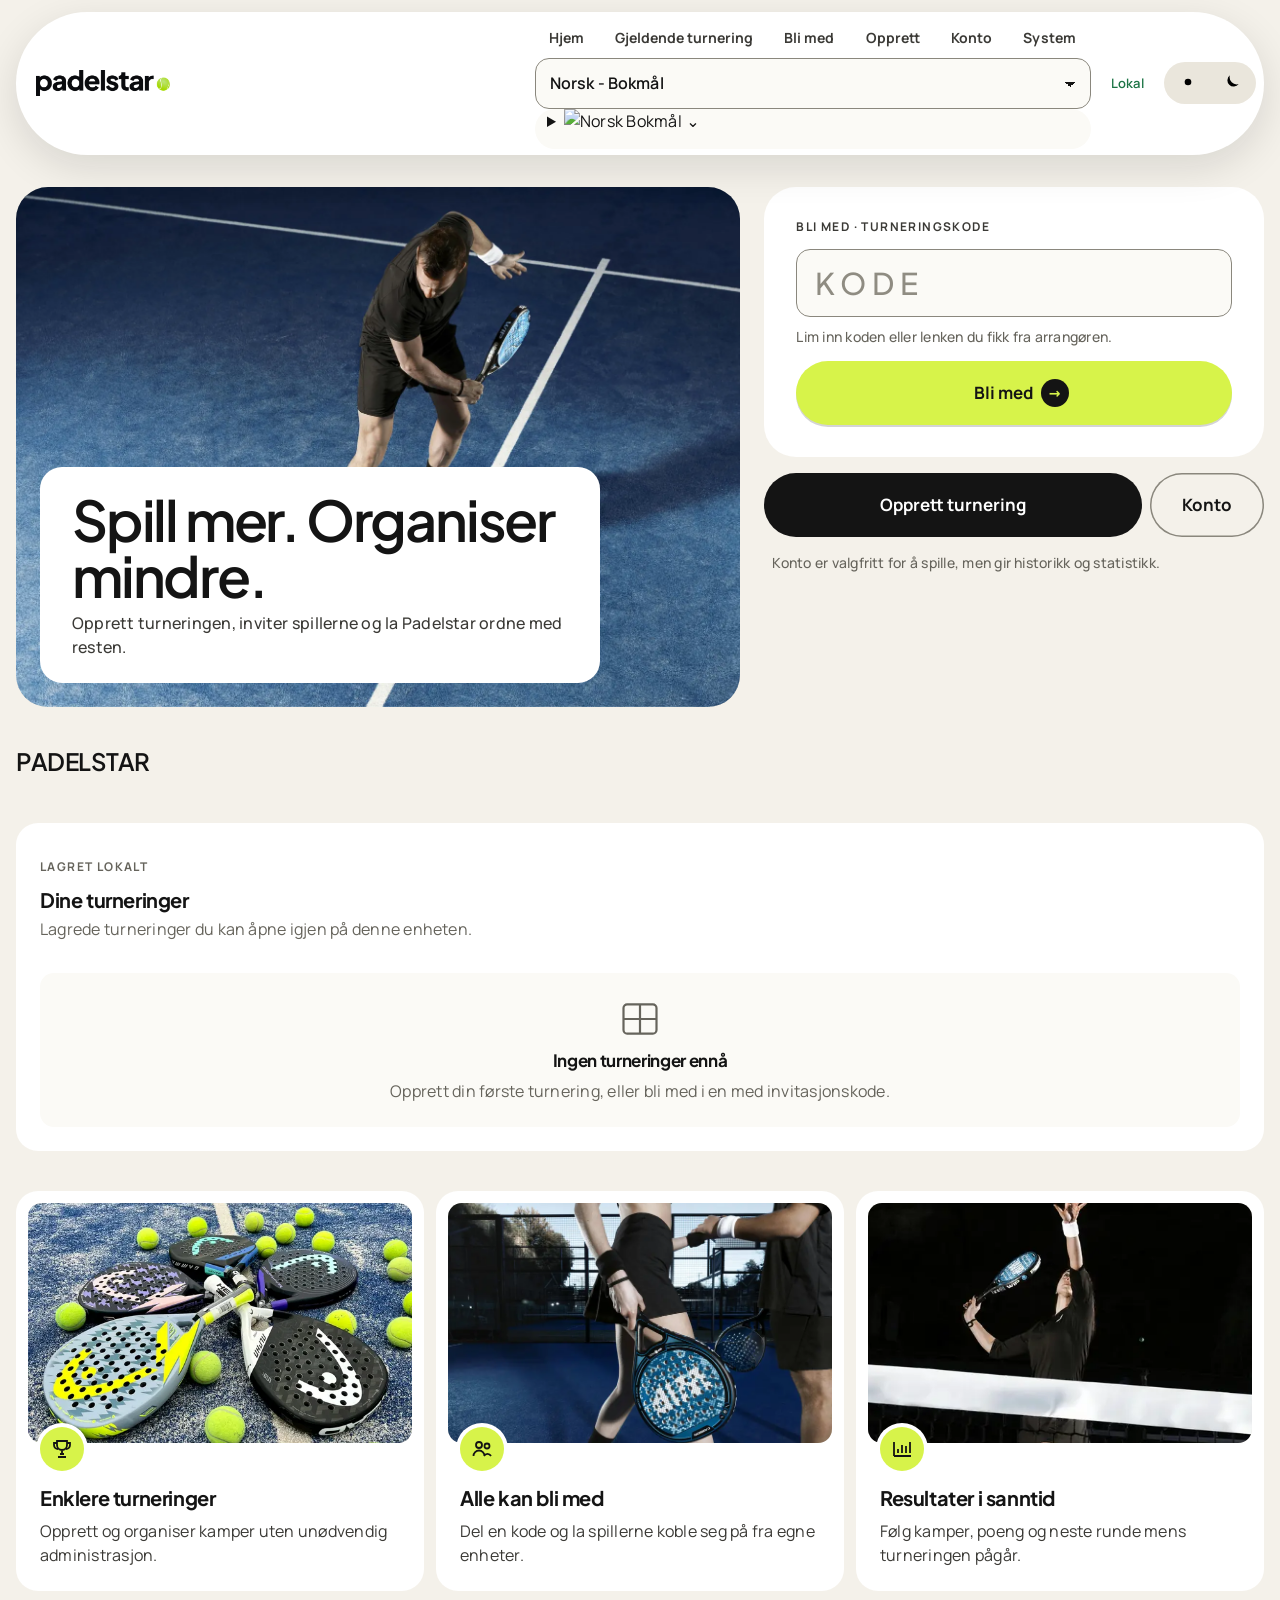
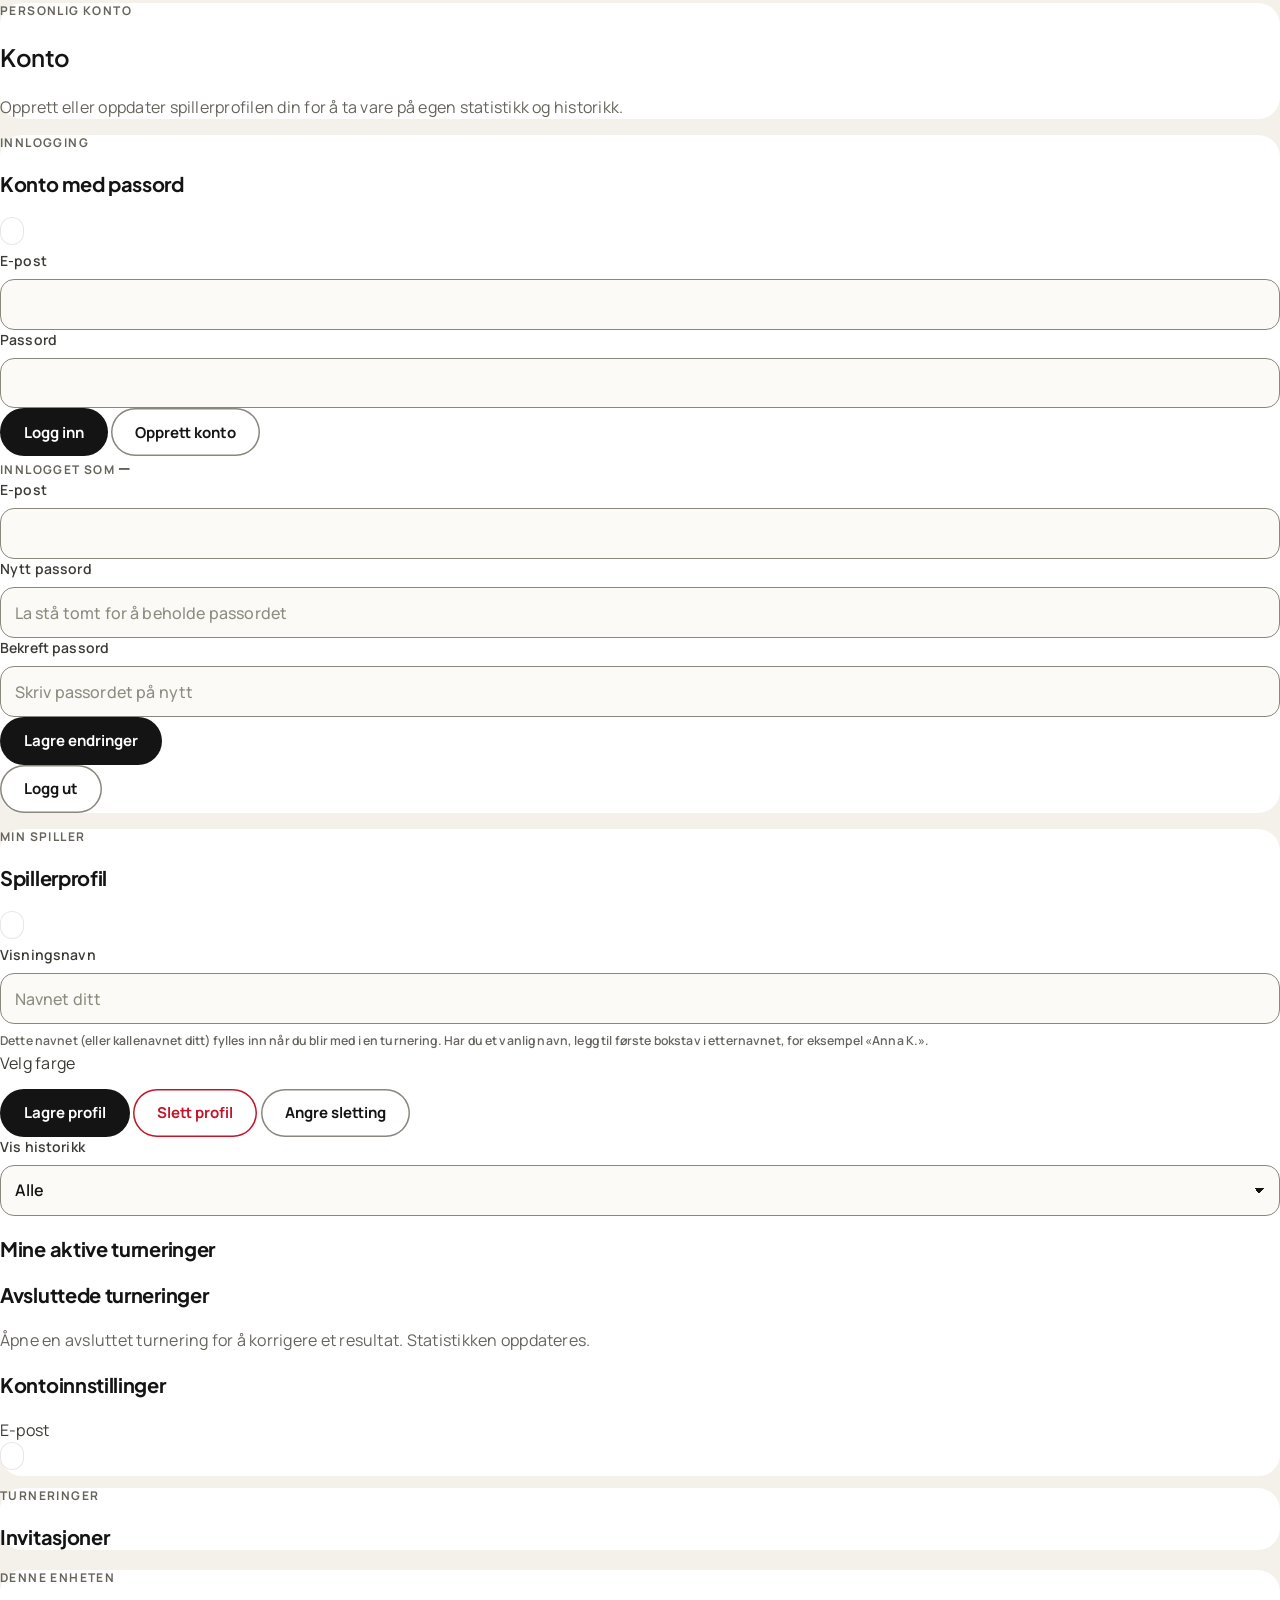
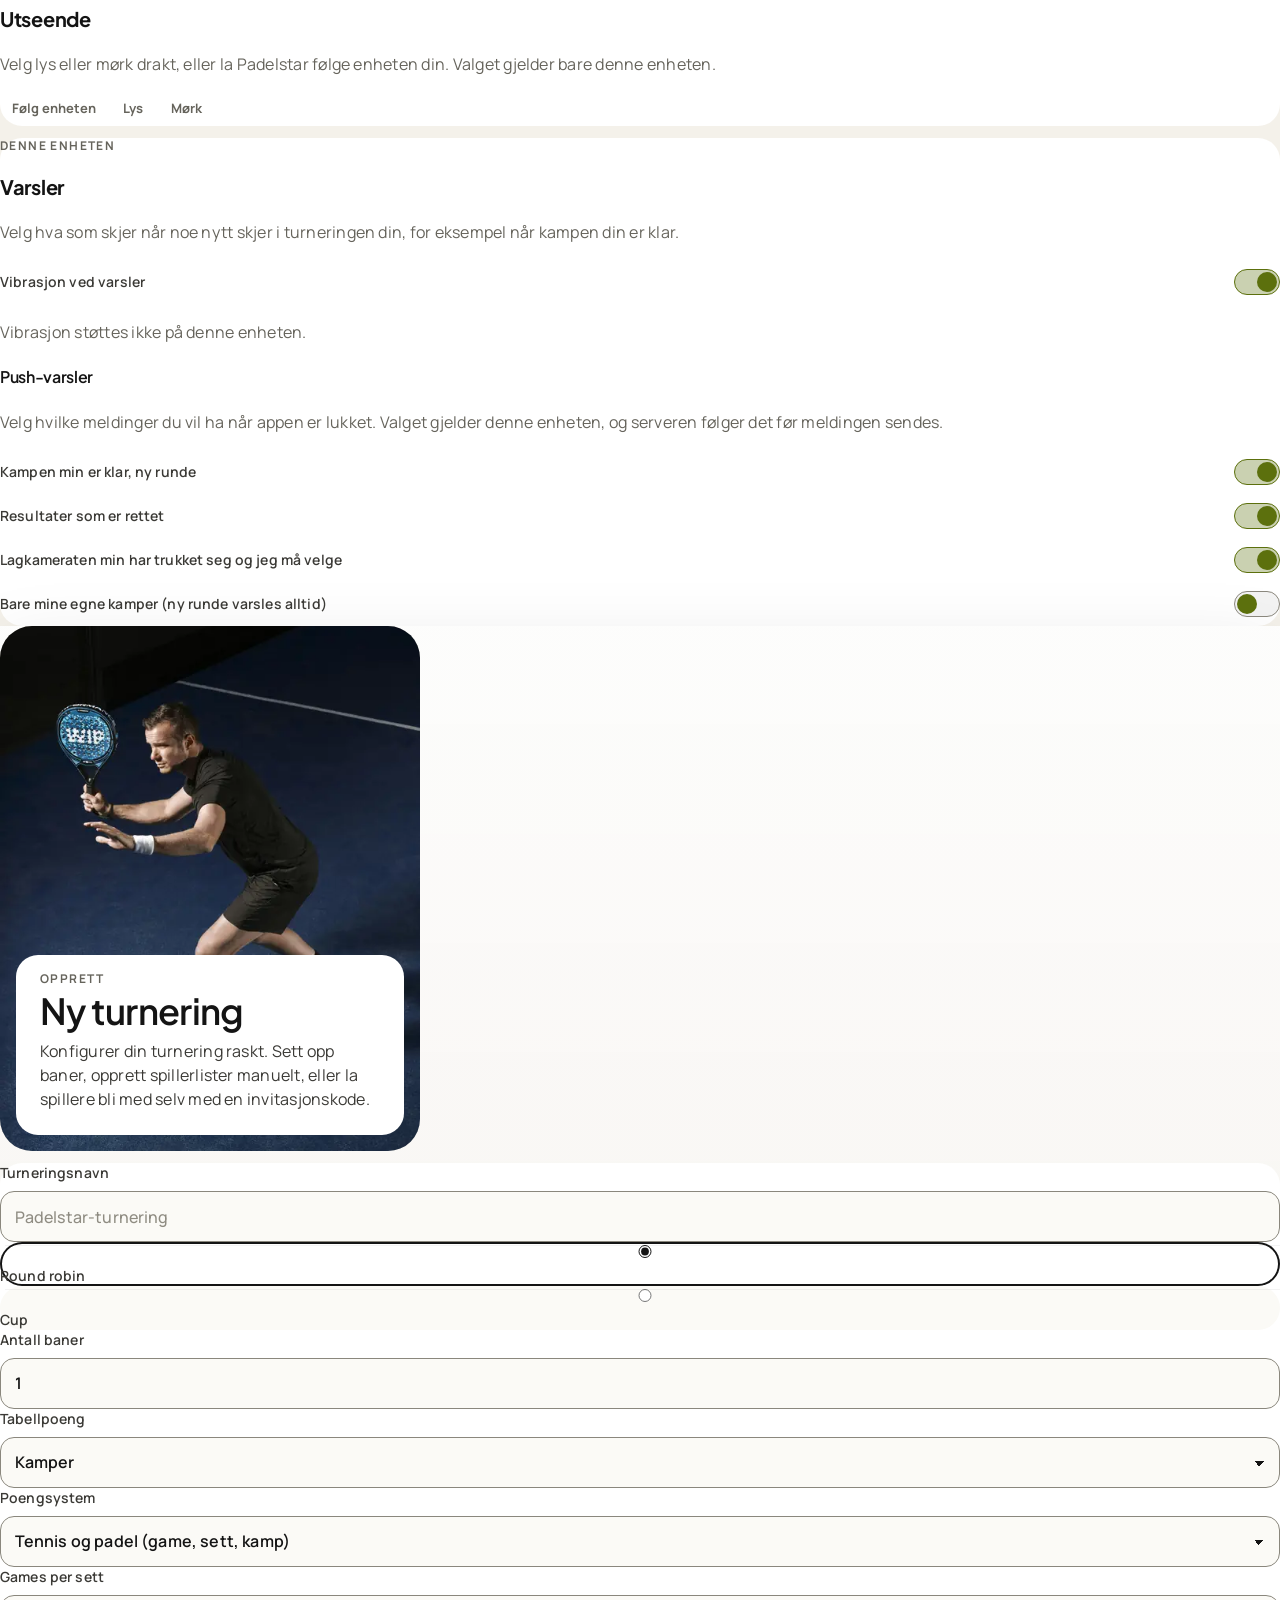
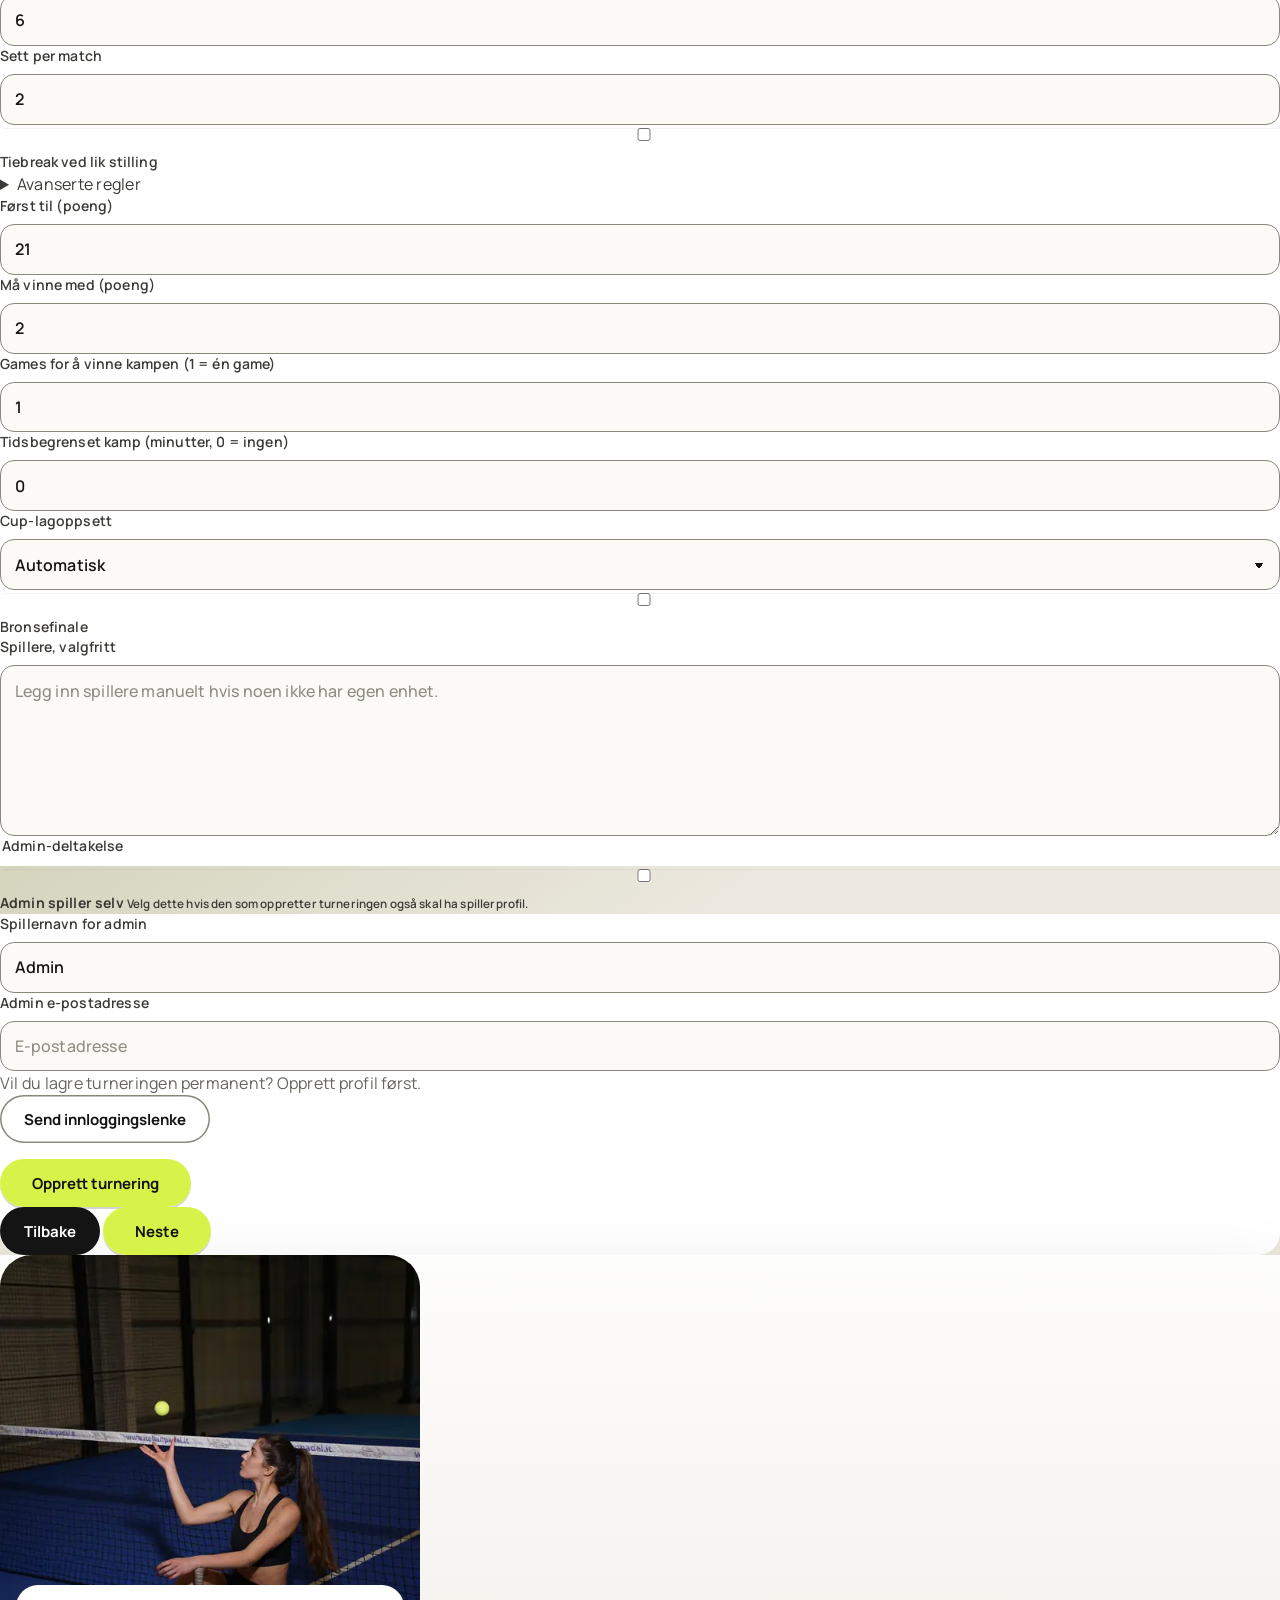
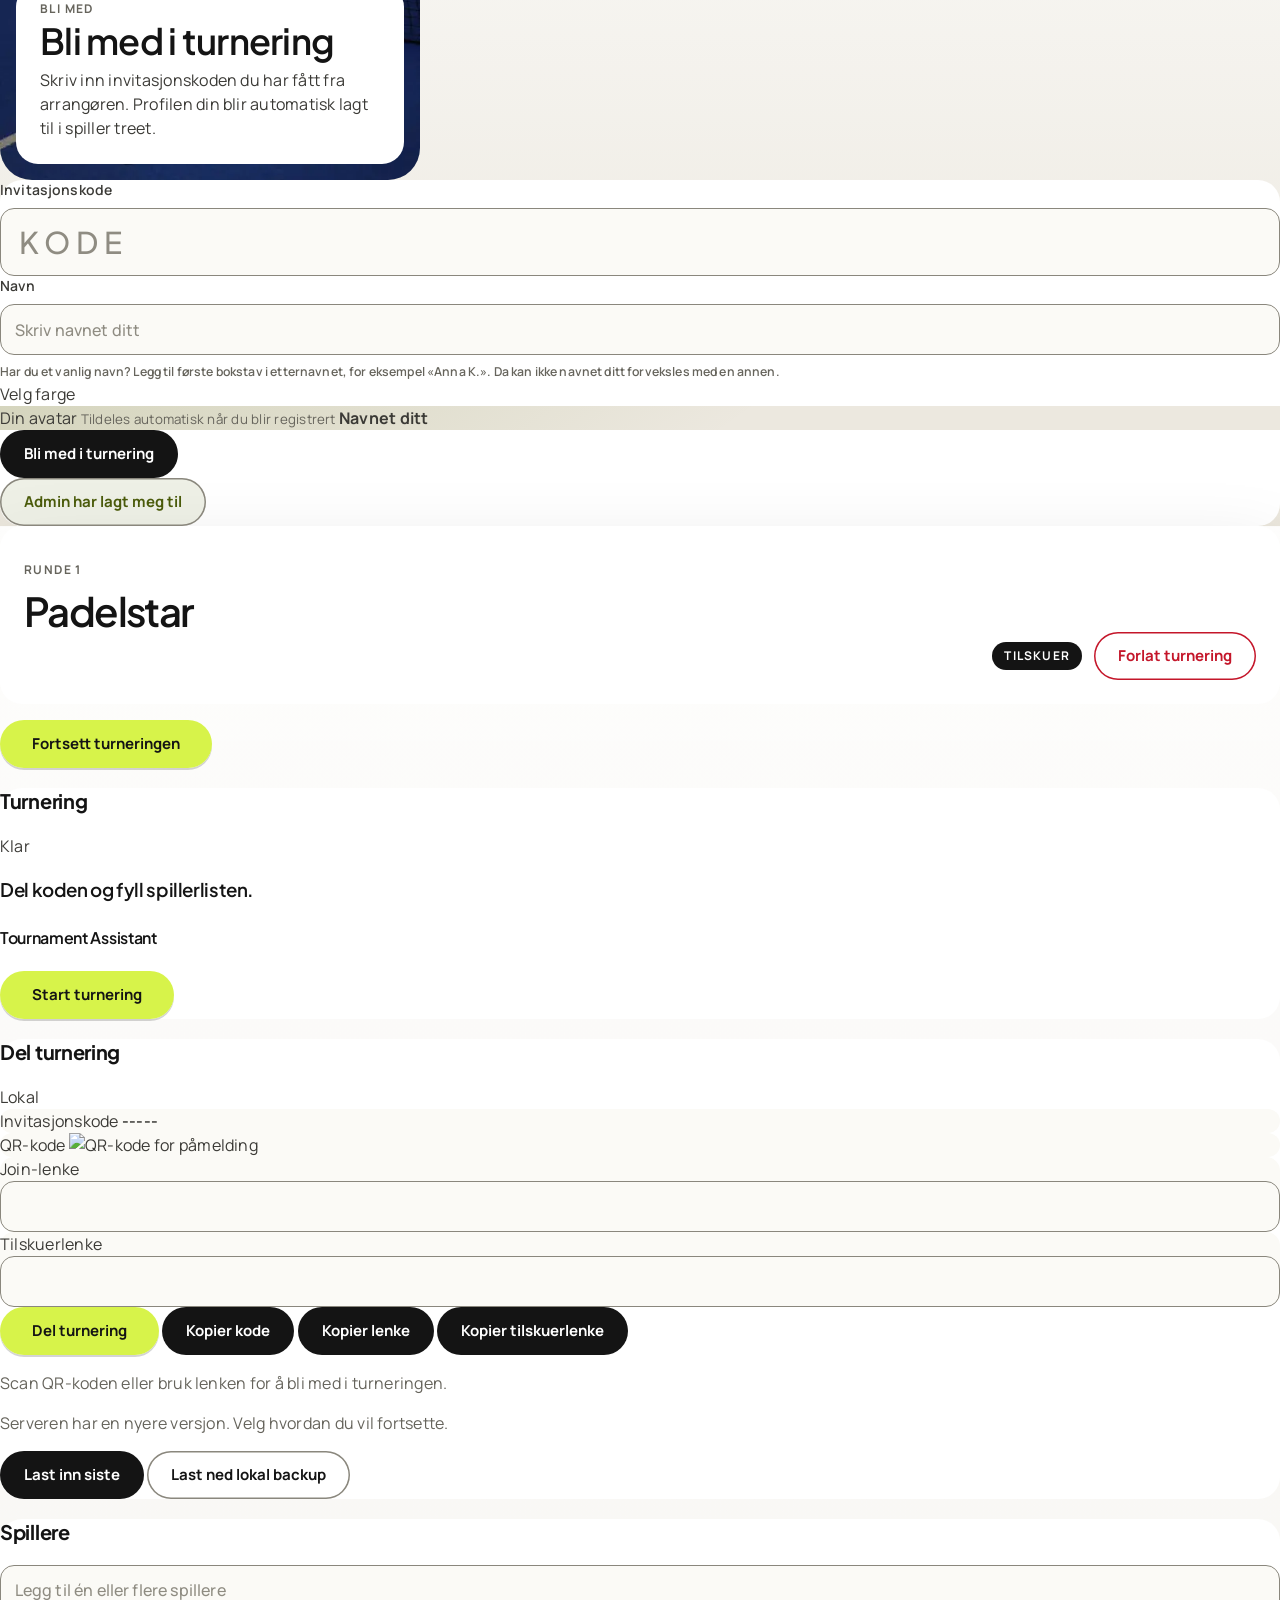
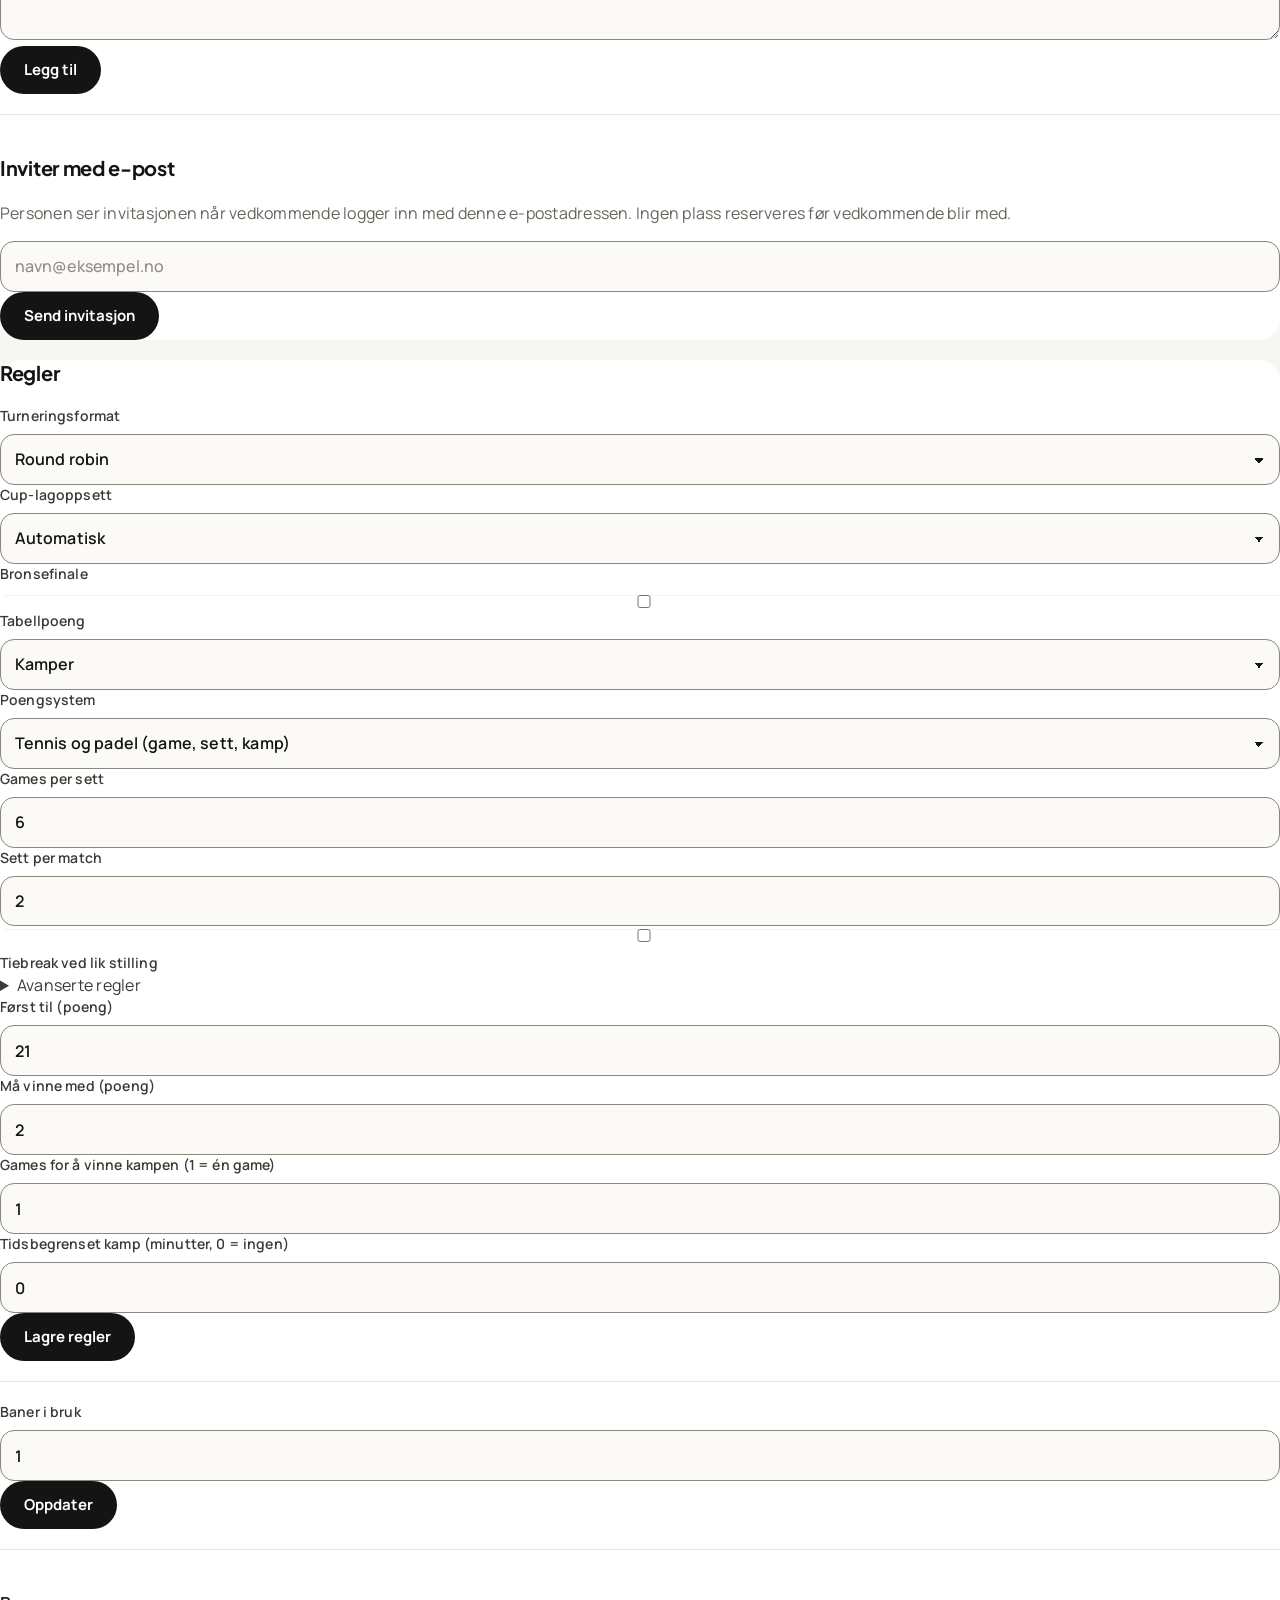
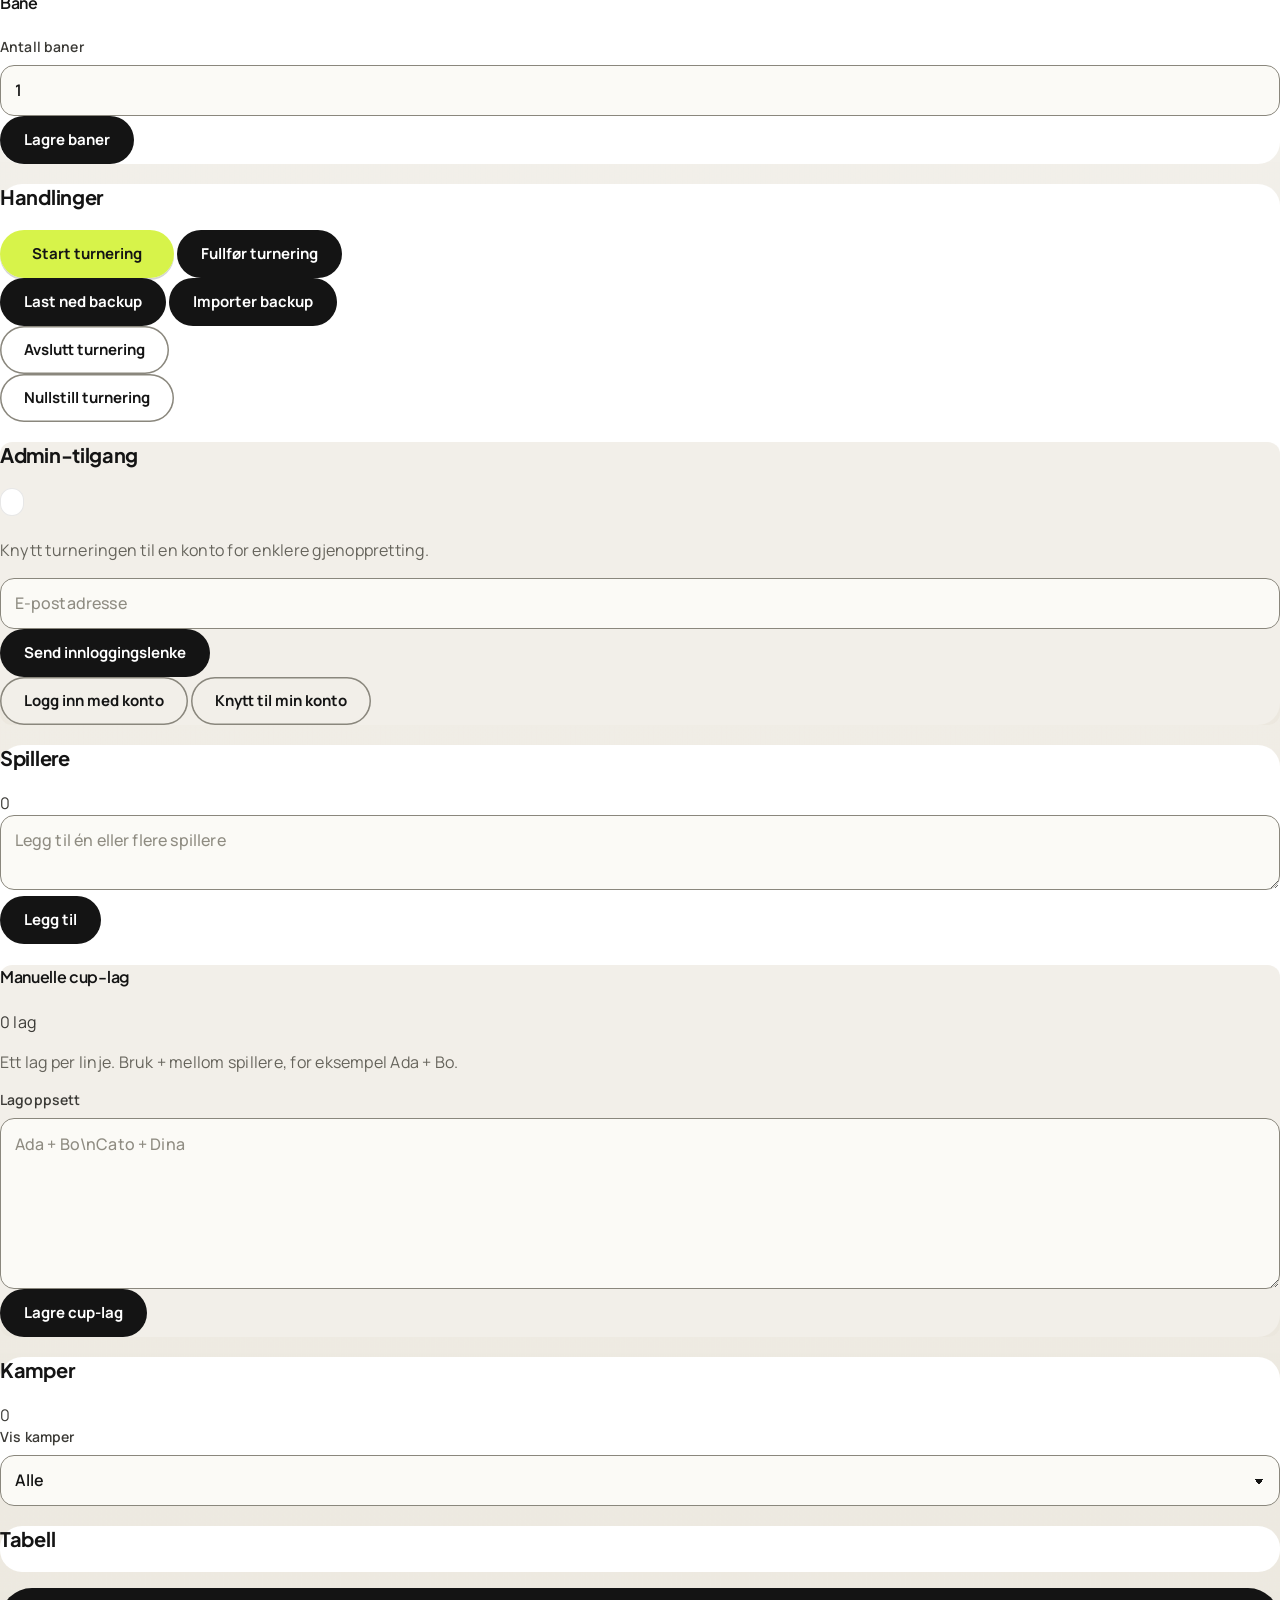
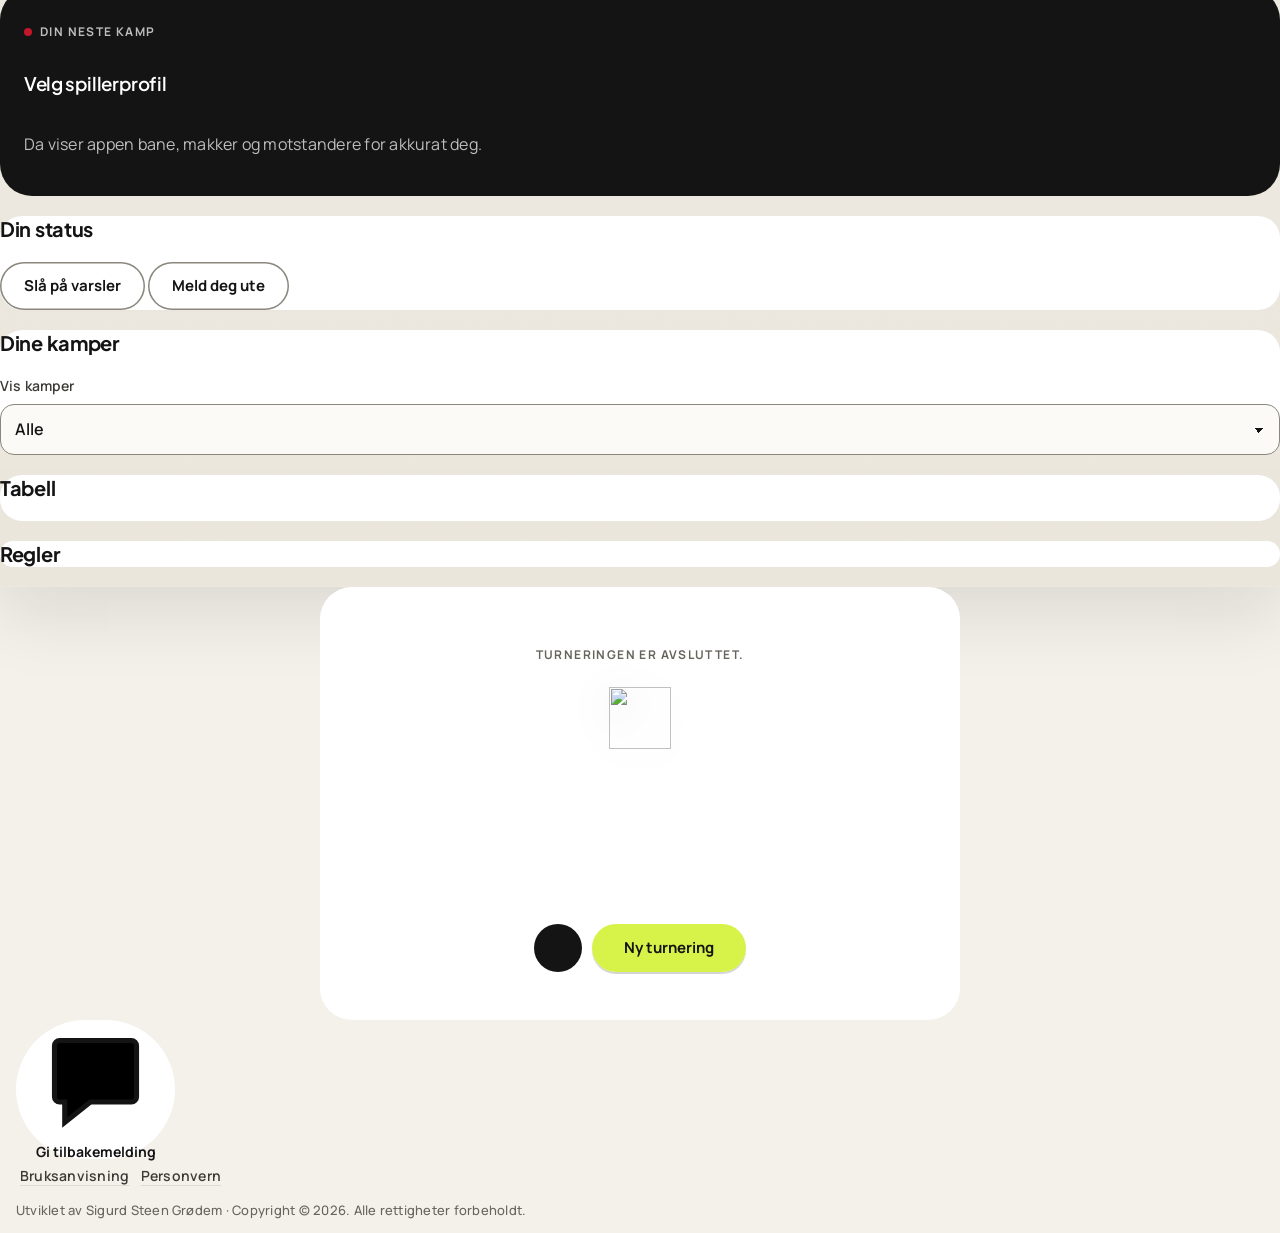
==== index.html @ 183facb0 "Merge main into motion-standings-reorder" ====
<!doctype html>
<html lang="no">

<head>
  <meta charset="utf-8">
  <script>(function(){try{var t=localStorage.getItem("padelstar-theme");var m=(t==="light"||t==="dark")?t:(window.matchMedia&&matchMedia("(prefers-color-scheme: light)").matches?"light":"dark");document.documentElement.dataset.theme=m}catch(e){document.documentElement.dataset.theme="dark"}})();</script>
  <meta name="viewport" content="width=device-width, initial-scale=1">
  <meta name="theme-color" content="#0b0b0b">
  <meta name="description"
    content="Padelstar - Padel Manager av Sigurd Steen Grødem / Zigonia IT. Administrer padelturneringer, kamper, baner og resultater."
    data-i18n-content="meta.description">
  <meta name="application-name" content="Padelstar">
  <meta name="author" content="Sigurd Steen Grødem, Zigonia IT">
  <meta name="padelstar-supabase-url" content="https://sxzlljxodorkfrjnwfgr.supabase.co">
  <meta name="padelstar-supabase-anon-key" content="sb_publishable_Ius3igVjj6lBWF2tZUq1iw_TR3TiO5s">
  <title>Padelstar</title>
  <link rel="manifest" href="manifest.webmanifest">
  <link rel="apple-touch-icon" href="assets/icons/apple-touch-icon.png">
  <link rel="icon" href="assets/icons/favicon-64.png" type="image/png">
  <link rel="preload" as="image" href="assets/photos/court-player-800.webp" type="image/webp"
    imagesrcset="assets/photos/court-player-800.webp 800w, assets/photos/court-player-1600.webp 1600w"
    imagesizes="(min-width: 900px) 1100px, 100vw" fetchpriority="high">
  <link rel="stylesheet" href="styles/tokens.css?v=padelstar-tokens-5">
  <link rel="stylesheet" href="styles/base.css?v=padelstar-base-10">
  <link rel="stylesheet" href="styles/layout.css?v=padelstar-layout-10">
  <link rel="stylesheet" href="styles/components.css?v=padelstar-components-25">
  <link rel="stylesheet" href="styles/modules.css?v=padelstar-modules-16">
  <link rel="stylesheet" href="styles/styles.css?v=padelstar-ui-106">
  <link rel="stylesheet" href="styles/responsive.css?v=padelstar-responsive-6">
  <link rel="stylesheet" href="styles/ui-consistency.css?v=padelstar-ui-consistency-55">
  <link rel="stylesheet" href="styles/theme-toggle.css?v=padelstar-color-mode-2">
  <link rel="stylesheet" href="styles/components-v2.css?v=padelstar-components-v2-4">
  <link rel="stylesheet" href="styles/workspace-nav.css?v=padelstar-workspace-nav-9">
  <link rel="stylesheet" href="styles/podium.css?v=padelstar-podium-6">
  <link rel="stylesheet" href="styles/create-wizard.css?v=padelstar-create-wizard-6">
  <link rel="stylesheet" href="styles/invite-code-input.css?v=padelstar-invite-code-input-2">
  <link rel="stylesheet" href="styles/accent-picker.css?v=padelstar-accent-picker-2">
  <link rel="stylesheet" href="styles/lobby.css?v=padelstar-lobby-6">
  <link rel="stylesheet" href="styles/scoreboard-table.css?v=padelstar-scoreboard-table-4">
  <link rel="stylesheet" href="styles/match-list-collapse.css?v=padelstar-match-list-collapse-1">
  <link rel="stylesheet" href="styles/feedback.css?v=padelstar-feedback-3">
  <link rel="stylesheet" href="styles/captcha.css?v=padelstar-captcha-1">
  <link rel="stylesheet" href="styles/info-dialog.css?v=padelstar-info-dialog-4">
  <link rel="stylesheet" href="styles/notification-center.css?v=padelstar-notification-center-9">
  <link rel="stylesheet" href="styles/scorer-panel.css?v=padelstar-scorer-panel-9">
  <link rel="stylesheet" href="styles/settings-rows.css?v=padelstar-settings-rows-2">
  <link rel="stylesheet" href="styles/redesign.css?v=padelstar-redesign-6">
  <link rel="stylesheet" href="styles/motion.css?v=padelstar-motion-3">
  <script>
    window.va = window.va || function () { (window.vaq = window.vaq || []).push(arguments); };
  </script>
  <script defer src="/_vercel/insights/script.js"></script>
</head>

<body class="landing-active" data-theme="classic">
  <div class="app-toast" id="appToast" role="status" aria-live="polite" aria-atomic="true"></div>
  <dialog class="app-confirm-dialog" id="appConfirmDialog" aria-labelledby="appConfirmTitle"
    aria-describedby="appConfirmMessage">
    <form method="dialog" class="app-confirm-card">
      <h2 id="appConfirmTitle" data-i18n="common.confirmAction">Bekreft handling</h2>
      <p id="appConfirmMessage"></p>
      <div class="dialog-actions">
        <button class="button secondary" id="appConfirmCancel" value="cancel" data-i18n="actions.close">Avbryt</button>
        <button class="button primary" id="appConfirmAccept" value="accept" data-i18n="common.confirm">Bekreft</button>
      </div>
    </form>
  </dialog>
  <dialog class="app-confirm-dialog captcha-dialog" id="captchaDialog" aria-labelledby="captchaTitle" aria-describedby="captchaHint">
    <form method="dialog" class="app-confirm-card">
      <h2 id="captchaTitle" data-i18n="captcha.title">Bekreft at du ikke er en robot</h2>
      <p id="captchaHint" class="hint" data-i18n="captcha.hint">Dette hindrer automatiske registreringer.</p>
      <div id="captchaSlot" class="captcha-slot"></div>
      <p id="captchaNotice" class="hint status-message-error" role="status" aria-live="polite"></p>
      <div class="dialog-actions">
        <button class="button ghost" value="cancel" data-i18n="actions.close">Avbryt</button>
      </div>
    </form>
  </dialog>
  <dialog class="app-confirm-dialog" id="entryAccountDialog" aria-labelledby="entryAccountTitle"
    aria-describedby="entryAccountHint">
    <form method="dialog" class="app-confirm-card">
      <h2 id="entryAccountTitle" data-i18n="entry.accountTitle">Velg hvordan du vil fortsette</h2>
      <p id="entryAccountHint"></p>
      <div class="dialog-actions">
        <button class="button secondary" value="signin" data-i18n="account.signIn">Logg inn</button>
        <button class="button secondary" value="signup" data-i18n="account.signUp">Opprett konto</button>
        <button class="button primary" value="guest" data-i18n="entry.continueGuest">Fortsett uten konto</button>
        <button class="button ghost" value="cancel" data-i18n="actions.close">Lukk</button>
      </div>
    </form>
  </dialog>

  <a class="skip-link" href="#app-main" data-i18n="nav.skipToContent">Hopp til innhold</a>
  <div class="app-shell">
    <header class="topbar">
      <div class="brand-lockup">
        <button class="brand-home-button" type="button" data-module-link="landing" aria-label="Gå til hjem"
          data-i18n-aria-label="nav.homeAria">
          <span class="ps-logo brand-logo"><img class="logo-on-light" src="assets/brand/padelstar-logo-dark.webp" alt="Padelstar" width="928" height="180"><img class="logo-on-dark" src="assets/brand/padelstar-logo-light.webp" alt="Padelstar" width="928" height="180"></span>
        </button>
        <p class="version" id="appVersion"></p>
      </div>
      <div class="topbar-actions">
        <button class="app-menu-toggle" id="appMenuToggle" type="button" aria-expanded="false" aria-controls="appMenu"
          aria-label="Åpne meny" data-i18n-aria-label="nav.openMenu">
          <span aria-hidden="true"></span>
          <span aria-hidden="true"></span>
          <span aria-hidden="true"></span>
        </button>
        <div class="menu-drawer">
          <nav class="app-menu" id="appMenu" aria-label="Moduler" data-i18n-aria-label="nav.modulesAria">
            <button class="module-link" type="button" data-module-link="landing" data-i18n="nav.home">Hjem</button>
            <button id="currentTournamentLink" class="module-link hidden" type="button" data-module-link="admin"
              data-i18n="nav.currentTournament">Gjeldende turnering</button>
            <button class="module-link" type="button" data-module-link="setup-player" data-i18n="nav.join">Bli
              med</button>
            <button id="createModuleLink" class="module-link" type="button" data-module-link="setup-admin"
              data-i18n="nav.create">Opprett</button>
            <button id="adminModuleLink" class="module-link" type="button" data-module-link="admin"
              data-i18n="nav.admin">Admin</button>
            <button id="playerModuleLink" class="module-link" type="button" data-module-link="player"
              data-i18n="nav.player">Spiller</button>
            <button id="signInModuleLink" class="module-link" type="button" data-module-link="account"
              data-focus-target="profileNameInput" data-i18n="nav.account">Konto</button>
            <a id="systemAdminLink" class="module-link hidden" href="admin.html" data-i18n="nav.systemAdmin">System</a>
            <div class="theme-toggle" role="group" aria-label="Fargetema" data-i18n-aria-label="theme.label">
          <button class="theme-toggle-option" type="button" data-theme-option="light" data-theme-follows="resolved" aria-pressed="false"><svg viewBox="0 0 24 24" aria-hidden="true" focusable="false"><circle cx="12" cy="12" r="4"/><path d="M12 2v2M12 20v2M2 12h2M20 12h2M4.9 4.9l1.4 1.4M17.7 17.7l1.4 1.4M19.1 4.9l-1.4 1.4M6.3 17.7l-1.4 1.4"/></svg><span data-i18n="theme.light">Lys</span></button>
          <button class="theme-toggle-option" type="button" data-theme-option="dark" data-theme-follows="resolved" aria-pressed="false"><svg viewBox="0 0 24 24" aria-hidden="true" focusable="false"><path d="M20 14.5A8.5 8.5 0 0 1 9.5 4a7.5 7.5 0 1 0 10.5 10.5z"/></svg><span data-i18n="theme.dark">Mørk</span></button>
        </div>
            <button id="tvModeMenuButton" class="module-link" type="button" data-action="tv-mode"
              data-i18n="actions.tvMode">TV Mode</button>
          </nav>
          <div class="language-picker">
            <select id="languageSelect" aria-label="Språk" data-i18n-aria-label="languageLabel">
              <option value="nb">Norsk - Bokmål</option>
              <option value="nn">Norsk - Nynorsk</option>
              <option value="sa">Samisk</option>
              <option value="en">English</option>
              <option value="es">Español</option>
              <option value="fr">Français</option>
            </select>
            <details class="language-menu" id="languageMenu">
              <summary class="language-current" aria-label="Velg språk" data-i18n-aria-label="languageLabel">
                <img class="language-current-flag" src="https://flagcdn.com/h60/no.png"
                  srcset="https://flagcdn.com/h120/no.png 2x" width="24" height="18" alt="Norsk Bokmål">
                <span class="language-current-name"></span>
              </summary>
              <div class="language-options" role="listbox" aria-label="Språk" data-i18n-aria-label="languageLabel">
              </div>
            </details>
          </div>
        </div>
        <div class="theme-toggle" role="group" aria-label="Fargetema" data-i18n-aria-label="theme.label">
          <button class="theme-toggle-option" type="button" data-theme-option="light" data-theme-follows="resolved" aria-pressed="false"><svg viewBox="0 0 24 24" aria-hidden="true" focusable="false"><circle cx="12" cy="12" r="4"/><path d="M12 2v2M12 20v2M2 12h2M20 12h2M4.9 4.9l1.4 1.4M17.7 17.7l1.4 1.4M19.1 4.9l-1.4 1.4M6.3 17.7l-1.4 1.4"/></svg><span data-i18n="theme.light">Lys</span></button>
          <button class="theme-toggle-option" type="button" data-theme-option="dark" data-theme-follows="resolved" aria-pressed="false"><svg viewBox="0 0 24 24" aria-hidden="true" focusable="false"><path d="M20 14.5A8.5 8.5 0 0 1 9.5 4a7.5 7.5 0 1 0 10.5 10.5z"/></svg><span data-i18n="theme.dark">Mørk</span></button>
        </div>
        <button class="notification-bell hidden" id="notificationBellButton" type="button" aria-label="Varsler" data-i18n-aria-label="notifications.center.open">
          <svg viewBox="0 0 24 24" aria-hidden="true" focusable="false"><path d="M6 17h12l-1.5-2V10a4.5 4.5 0 0 0-9 0v5L6 17zm4 2a2 2 0 0 0 4 0" /></svg>
          <span class="notification-bell-badge hidden" id="notificationBellBadge">0</span>
        </button>
        <div class="status-pill" id="connectionStatus" aria-live="polite">Lokal</div>
      </div>
    </header>

    <main id="app-main">
      <section class="start-panel app-module" id="startView" data-module="landing" aria-labelledby="startTitle">
        <div class="home-grid">
          <figure class="ps-photo home-hero">
            <picture>
              <source type="image/webp"
                srcset="assets/photos/court-player-800.webp 800w, assets/photos/court-player-1600.webp 1600w"
                sizes="(min-width: 900px) 1100px, 100vw">
              <img src="assets/photos/court-player-1200.jpg" alt="Padelspiller klar ved grunnlinjen på en blå bane"
                data-i18n-alt="home.heroAlt" width="1200" height="800" fetchpriority="high" decoding="async">
            </picture>
            <figcaption class="ps-photo__caption home-hero-caption">
              <h1 class="hero-title" data-i18n="hero.title">Spill mer. Organiser mindre.</h1>
              <p class="hero-description" data-i18n="hero.subtitle">
                Opprett turneringen, inviter spillerne og la Padelstar ordne med resten.
              </p>
            </figcaption>
          </figure>
          <h2 id="startTitle" class="sr-only">PADELSTAR</h2>

          <form class="ps-card home-join-card" id="homeJoinForm" novalidate>
            <label class="ps-eyebrow" for="homeJoinCode" data-i18n="home.joinEyebrow">Bli med · turneringskode</label>
            <input class="home-join-input" id="homeJoinCode" name="homeJoinCode" type="text" inputmode="text"
              autocomplete="off" autocapitalize="characters" autocorrect="off" spellcheck="false" maxlength="200"
              placeholder="KODE" data-i18n-placeholder="home.joinPlaceholder" aria-describedby="homeJoinHint">
            <p class="home-join-hint" id="homeJoinHint" data-i18n="home.joinHint" aria-live="polite">Lim inn koden eller lenken du fikk fra arrangøren.</p>
            <button class="ps-btn ps-btn--ball ps-btn--lg ps-btn--block home-join-submit" type="submit">
              <span data-i18n="nav.join">Bli med</span><span class="ps-arrow" aria-hidden="true">→</span>
            </button>
          </form>

          <div class="landing-actions home-actions" aria-label="Startvalg" data-i18n-aria-label="nav.startChoicesAria">
            <button class="ps-btn ps-btn--ink ps-btn--lg ps-btn--block landing-cta" type="button" data-module-link="setup-admin"
              data-i18n="actions.createTournament">Opprett turnering</button>
            <button class="ps-btn ps-btn--ghost ps-btn--lg landing-cta landing-cta-secondary" type="button" data-module-link="account"
              data-focus-target="profileNameInput" data-i18n="nav.account">Konto</button>
          </div>
          <p class="hero-account-hint" data-i18n="hero.accountOptionalHint">Konto er valgfritt for å spille, men gir
            historikk og statistikk.</p>
        </div>

        <div class="panel resume-panel" id="resumePanel">
          <div>
            <p class="eyebrow" data-i18n="resume.localSaved">Lagret lokalt</p>
            <h3 data-i18n="resume.title">Dine turneringer</h3>
            <span id="resumeTitle" data-i18n="resume.continueTournament" hidden>Fortsett turnering</span>
            <span id="resumeSummary" data-i18n="resume.defaultSummary" hidden></span>
            <p class="hint" data-i18n="resume.defaultSummary">Lagrede turneringer du kan åpne igjen på denne enheten.
            </p>
          </div>
          <div class="saved-tournaments-list hidden" id="savedTournamentsList"></div>
          <div class="resume-empty-state" id="resumeEmptyState">
            <svg width="44" height="44" viewBox="0 0 24 24" fill="none" stroke="currentColor" stroke-width="1.2"
              aria-hidden="true">
              <rect x="3" y="4" width="18" height="16" rx="2"></rect>
              <path d="M12 4v16M3 12h18"></path>
            </svg>
            <h4 data-i18n="resume.emptyTitle">Ingen turneringer ennå</h4>
            <p data-i18n="resume.emptyText">Opprett din første turnering, eller bli med i en med invitasjonskode.</p>
            <button class="landing-cta" type="button" data-module-link="setup-admin"
              data-i18n="nav.create">Opprett</button>
          </div>
        </div>
        <section class="landing-features" aria-label="Padelstar-funksjoner" data-i18n-aria-label="hero.featuresAria">
          <article class="landing-feature-card has-photo">
            <figure class="ps-photo landing-feature-photo"><picture><source type="image/webp" srcset="assets/photos/rackets-net-800.webp 800w, assets/photos/rackets-net-1600.webp 1600w" sizes="(min-width: 900px) 40vw, 100vw"><img src="assets/photos/rackets-net-1200.jpg" alt="" width="900" height="1200" loading="lazy" decoding="async"></picture></figure>
            <svg class="feature-icon" viewBox="0 0 24 24" aria-hidden="true" focusable="false">
              <path d="M7 4h10v4a5 5 0 0 1-10 0V4Zm5 9v4m-4 3h8m-6-3h4M7 6H4v2a4 4 0 0 0 4 4m9-6h3v2a4 4 0 0 1-4 4" />
            </svg>
            <h3 data-i18n="hero.featureOneTitle">Enklere turneringer</h3>
            <p data-i18n="hero.featureOneText">Opprett og organiser kamper uten unødvendig administrasjon.</p>
          </article>
          <article class="landing-feature-card has-photo">
            <figure class="ps-photo landing-feature-photo"><picture><source type="image/webp" srcset="assets/photos/players-duo-800.webp 800w, assets/photos/players-duo-1600.webp 1600w" sizes="(min-width: 900px) 40vw, 100vw"><img src="assets/photos/players-duo-1200.jpg" alt="" width="1200" height="800" loading="lazy" decoding="async"></picture></figure>
            <svg class="feature-icon" viewBox="0 0 24 24" aria-hidden="true" focusable="false">
              <circle cx="9" cy="8" r="3" />
              <circle cx="17" cy="9" r="2.5" />
              <path d="M3.5 19a5.5 5.5 0 0 1 11 0M14 19a4 4 0 0 1 7 0" />
            </svg>
            <h3 data-i18n="hero.featureTwoTitle">Alle kan bli med</h3>
            <p data-i18n="hero.featureTwoText">Del en kode og la spillerne koble seg på fra egne enheter.</p>
          </article>
          <article class="landing-feature-card has-photo">
            <figure class="ps-photo landing-feature-photo"><picture><source type="image/webp" srcset="assets/photos/serve-floodlight-800.webp 800w, assets/photos/serve-floodlight-1600.webp 1600w" sizes="(min-width: 900px) 40vw, 100vw"><img src="assets/photos/serve-floodlight-1200.jpg" alt="" width="800" height="1200" loading="lazy" decoding="async"></picture></figure>
            <svg class="feature-icon" viewBox="0 0 24 24" aria-hidden="true" focusable="false">
              <path d="M4 19V5m0 14h17" />
              <path d="M8 16v-4m4 4V8m4 8v-7m4 7V5" />
            </svg>
            <h3 data-i18n="hero.featureThreeTitle">Resultater i sanntid</h3>
            <p data-i18n="hero.featureThreeText">Følg kamper, poeng og neste runde mens turneringen pågår.</p>
          </article>
        </section>

      </section>

      <section class="account-panel app-module hidden" id="accountView" data-module="account"
        aria-labelledby="accountTitle">
        <div class="panel account-intro">
          <p class="eyebrow" data-i18n="account.eyebrow">Personlig konto</p>
          <h2 id="accountTitle" data-i18n="account.title">Konto</h2>
          <p class="hint" data-i18n="account.hint">Opprett eller oppdater spillerprofilen din for å ta vare på egen
            statistikk og historikk.</p>
        </div>
        <section class="panel account-auth-panel hidden" id="accountAuthPanel" aria-labelledby="accountAuthTitle">
          <div class="panel-heading">
            <div>
              <p class="eyebrow" data-i18n="account.authEyebrow">Innlogging</p>
              <h3 id="accountAuthTitle" data-i18n="account.authTitle">Konto med passord</h3>
            </div>
            <span class="status-chip" id="accountAuthIdentity"></span>
          </div>
          <form id="accountAuthForm" class="inline-form">
            <label>
              <span data-i18n="account.email">E-post</span>
              <input id="accountAuthEmail" name="email" type="email" autocomplete="email" required>
            </label>
            <label>
              <span data-i18n="account.password">Passord</span>
              <input id="accountAuthPassword" name="password" type="password" autocomplete="current-password"
                minlength="6" required>
            </label>
            <div class="button-row">
              <button class="secondary" type="submit" data-i18n="account.signIn">Logg inn</button>
              <button class="ghost" id="accountAuthSignUp" type="button" data-i18n="account.signUp">Opprett
                konto</button>
            </div>
          </form>
          <div class="button-row hidden" id="accountAuthSignedIn">
            <div class="account-auth-summary">
              <span class="eyebrow" data-i18n="account.authSignedInAs">Innlogget som</span>
              <strong id="accountAuthDisplayName">—</strong>
              <span class="hint" id="accountAuthEmailStatus"></span>
            </div>
            <form id="accountDetailsForm" class="account-details-form">
              <label>
                <span data-i18n="account.email">E-post</span>
                <input id="accountAuthAccountEmail" name="email" type="email" autocomplete="email" required>
              </label>
              <label>
                <span data-i18n="account.newPassword">Nytt passord</span>
                <input id="accountAuthNewPassword" name="newPassword" type="password" autocomplete="new-password"
                  minlength="6" data-i18n-placeholder="account.newPasswordPlaceholder"
                  placeholder="La stå tomt for å beholde passordet">
              </label>
              <label>
                <span data-i18n="account.confirmPassword">Bekreft passord</span>
                <input id="accountAuthPasswordConfirm" name="passwordConfirm" type="password"
                  autocomplete="new-password" minlength="6" data-i18n-placeholder="account.confirmPasswordPlaceholder"
                  placeholder="Skriv passordet på nytt">
              </label>
              <div class="button-row">
                <button class="secondary" id="accountAuthSave" type="submit" data-i18n="account.saveChanges">Lagre
                  endringer</button>
                <span class="hint" id="accountAuthCreated"></span>
              </div>
            </form>
            <button class="ghost" id="accountAuthSignOut" type="button" data-i18n="account.signOut">Logg ut</button>
          </div>
          <p class="hint status-message" id="accountAuthNotice" aria-live="polite"></p>
        </section>
        <section class="panel profile-light-panel hidden" aria-labelledby="profileLightTitle">
          <div class="panel-heading">
            <div>
              <p class="eyebrow" data-i18n="profile.eyebrow">Min spiller</p>
              <h3 id="profileLightTitle" data-i18n="profile.title">Spillerprofil</h3>
            </div>
            <span class="status-chip" id="profileDeletionStatus"></span>
          </div>
          <form id="profileForm" class="profile-form">
            <label>
              <span data-i18n="profile.name">Visningsnavn</span>
              <input id="profileNameInput" name="profileName" type="text" maxlength="64" autocomplete="name"
                data-i18n-placeholder="profile.namePlaceholder" placeholder="Navnet ditt">
              <small class="field-hint" data-i18n="profile.nameHint">Dette navnet (eller kallenavnet ditt) fylles inn når du blir med i en turnering. Har du et vanlig navn, legg til første bokstav i etternavnet, for eksempel «Anna K.».</small>
            </label>
            <!-- players have no colour of their own in 1.0; the picker stays (hidden) so a saved choice is kept -->
            <div class="hidden">
              <span data-i18n="setup.chooseColor">Velg farge</span>
              <div class="accent-swatch-grid" id="profileAccentPicker" role="radiogroup"
                data-i18n-aria-label="setup.chooseColor"></div>
            </div>
            <div class="button-row">
              <button class="secondary" type="submit" data-i18n="profile.save">Lagre profil</button>
              <button class="ghost danger-button" id="deleteProfileButton" type="button"
                data-i18n="profile.delete">Slett profil</button>
              <button class="ghost hidden" id="cancelProfileDeletionButton" type="button"
                data-i18n="profile.cancelDelete">Angre sletting</button>
            </div>
          </form>
          <div class="profile-stat-grid" id="profileStats"></div>
          <div class="profile-history" id="profileHistory">
            <label class="profile-history-filter">
              <span data-i18n="profile.filter">Vis historikk</span>
              <select id="profileHistoryFilter" aria-label="Vis historikk" data-i18n-aria-label="profile.filter">
                <option value="all" data-i18n="profile.filterAll">Alle</option>
                <option value="year" data-i18n="profile.filterYear">Siste år</option>
                <option value="month" data-i18n="profile.filterMonth">Siste 30 dager</option>
              </select>
            </label>
            <div id="profileHistoryList"></div>
          </div>
          <div class="panel-heading">
            <h3 data-i18n="profile.activeTournaments">Mine aktive turneringer</h3>
          </div>
          <div id="activeTournamentsList"></div>
          <div class="panel-heading">
            <h3 data-i18n="profile.finishedTournaments">Avsluttede turneringer</h3>
          </div>
          <p class="hint" data-i18n="profile.finishedTournamentsHint">Åpne en avsluttet turnering for å korrigere et resultat. Statistikken oppdateres.</p>
          <div id="finishedTournamentsList"></div>
          <div class="panel hidden" id="accountSettingsPanel">
            <div class="panel-heading">
              <h3 data-i18n="profile.accountSettings">Kontoinnstillinger</h3>
            </div>
            <div class="account-settings-rows">
              <div><span data-i18n="account.email">E-post</span><span id="profileAccountEmail"></span></div>
              <div><span id="profileAccountCreated"></span></div>
              <div><span class="status-chip" id="profileAccountEmailStatus"></span></div>
            </div>
          </div>
        </section>
        <section class="panel my-invitations-panel hidden" id="myInvitationsPanel" aria-labelledby="myInvitationsTitle">
          <div class="panel-heading">
            <div>
              <p class="eyebrow" data-i18n="invitations.eyebrow">Turneringer</p>
              <h3 id="myInvitationsTitle" data-i18n="invitations.myTitle">Invitasjoner</h3>
            </div>
          </div>
          <ul class="compact-list" id="myInvitationsList"></ul>
        </section>
        <section class="panel appearance-panel" aria-labelledby="appearanceTitle">
          <div class="panel-heading">
            <div>
              <p class="eyebrow" data-i18n="notifications.settings.eyebrow">Denne enheten</p>
              <h3 id="appearanceTitle" data-i18n="theme.title">Utseende</h3>
            </div>
          </div>
          <p class="hint" data-i18n="theme.hint">Velg lys eller mørk drakt, eller la Padelstar følge enheten din. Valget gjelder bare denne enheten.</p>
          <div class="theme-choice" role="group" aria-label="Fargetema" data-i18n-aria-label="theme.label">
            <button class="theme-toggle-option" type="button" data-theme-option="system" aria-pressed="false" data-i18n="theme.system">Følg enheten</button>
            <button class="theme-toggle-option" type="button" data-theme-option="light" aria-pressed="false" data-i18n="theme.light">Lys</button>
            <button class="theme-toggle-option" type="button" data-theme-option="dark" aria-pressed="false" data-i18n="theme.dark">Mørk</button>
          </div>
        </section>
        <section class="panel notification-settings-panel" aria-labelledby="notificationSettingsTitle">
          <div class="panel-heading">
            <div>
              <p class="eyebrow" data-i18n="notifications.settings.eyebrow">Denne enheten</p>
              <h3 id="notificationSettingsTitle" data-i18n="notifications.settings.title">Varsler</h3>
            </div>
          </div>
          <p class="hint" data-i18n="notifications.settings.hint">Velg hva som skjer når noe nytt skjer i turneringen din, for eksempel når kampen din er klar.</p>
          <label class="notification-setting-row">
            <input type="checkbox" role="switch" class="switch" id="notificationSettingsVibration" checked>
            <span data-i18n="notifications.settings.vibration">Vibrasjon ved varsler</span>
          </label>
          <p class="hint hidden" id="notificationSettingsVibrationHint" data-i18n="notifications.settings.vibrationUnsupported">Vibrasjon støttes ikke på denne enheten.</p>
          <h4 class="notification-settings-subtitle" data-i18n="notifications.push.title">Push-varsler</h4>
          <p class="hint" data-i18n="notifications.push.hint">Velg hvilke meldinger du vil ha når appen er lukket. Valget gjelder denne enheten, og serveren følger det før meldingen sendes.</p>
          <label class="notification-setting-row">
            <input type="checkbox" role="switch" class="switch" id="pushPrefMatch" checked>
            <span data-i18n="notifications.push.match">Kampen min er klar, ny runde</span>
          </label>
          <label class="notification-setting-row">
            <input type="checkbox" role="switch" class="switch" id="pushPrefResult" checked>
            <span data-i18n="notifications.push.result">Resultater som er rettet</span>
          </label>
          <label class="notification-setting-row">
            <input type="checkbox" role="switch" class="switch" id="pushPrefWithdrawal" checked>
            <span data-i18n="notifications.push.withdrawal">Lagkameraten min har trukket seg og jeg må velge</span>
          </label>
          <label class="notification-setting-row">
            <input type="checkbox" role="switch" class="switch" id="pushPrefOnlyMine">
            <span data-i18n="notifications.push.onlyMine">Bare mine egne kamper (ny runde varsles alltid)</span>
          </label>
        </section>
      </section>

      <section class="setup-panel app-module hidden" id="setupAdminView" data-module="setup-admin"
        aria-labelledby="setupAdminTitle">
        <div class="setup-intro-panel">
          <figure class="ps-photo setup-photo"><picture><source type="image/webp" srcset="assets/photos/ready-stance-800.webp 800w, assets/photos/ready-stance-1600.webp 1600w" sizes="(min-width: 900px) 40vw, 100vw"><img src="assets/photos/ready-stance-1200.jpg" alt="" width="800" height="1200" loading="lazy" decoding="async"></picture>
            <figcaption class="ps-photo__caption setup-photo-caption">
              <p class="eyebrow" data-i18n="setup.createEyebrow">Opprett</p>
              <h2 id="setupAdminTitle" data-i18n="setup.newTournament">Ny turnering</h2>
              <p class="hint" data-i18n="setup.createDescription">Konfigurer din turnering raskt. Sett opp baner, opprett
                spillerlister manuelt, eller la spillere bli med selv med en invitasjonskode.</p>
            </figcaption>
          </figure>
        </div>
        <form class="panel setup-card wizard-form" id="createTournamentForm">
          <div class="wizard-progress" id="createWizardProgress">
            <span class="wizard-progress-bar" data-wizard-step-bar="1"></span>
            <span class="wizard-progress-bar" data-wizard-step-bar="2"></span>
            <span class="wizard-progress-bar" data-wizard-step-bar="3"></span>
            <span class="wizard-progress-bar" data-wizard-step-bar="4"></span>
          </div>
          <p class="wizard-step-label" id="createWizardStepLabel"></p>

          <div class="wizard-step" data-wizard-step="1">
            <label>
              <span data-i18n="setup.tournamentName">Turneringsnavn</span>
              <input name="tournamentName" type="text" placeholder="Padelstar-turnering"
                data-i18n-placeholder="setup.defaultTournamentName" maxlength="80" autocomplete="off" required>
            </label>
            <div class="format-picker" role="radiogroup" aria-label="Turneringsformat"
              data-i18n-aria-label="admin.tournamentFormat">
              <label class="format-option">
                <input type="radio" name="format" value="roundRobin" checked>
                <span data-i18n="admin.roundRobinFormat">Round robin</span>
              </label>
              <label class="format-option">
                <input type="radio" name="format" value="cup">
                <span data-i18n="admin.cupFormat">Cup</span>
              </label>
            </div>
          </div>

          <div class="wizard-step hidden" data-wizard-step="2">
            <label>
              <span data-i18n="setup.courtCount">Antall baner</span>
              <input name="courts" type="number" min="1" max="12" value="1" required>
            </label>
            <label>
              <span data-i18n="admin.tablePoints">Tabellpoeng</span>
              <select name="pointMode">
                <option value="matches" data-i18n="common.matches">Kamper</option>
                <option value="sets" data-i18n="common.sets">Sett</option>
                <option value="games" data-i18n="common.games">Games</option>
              </select>
            </label>
            <div class="scoring-rules" data-scoring-rules>
              <label>
                <span data-i18n="admin.scoringMode">Poengsystem</span>
                <select name="scoringMode">
                  <option value="tennis" data-i18n="admin.scoringModeTennis">Tennis og padel (game, sett, kamp)</option>
                  <option value="points" data-i18n="admin.scoringModePoints">Poeng (først til N)</option>
                </select>
              </label>
              <div class="scoring-panel" data-scoring-panel="tennis">
                <label>
                  <span data-i18n="admin.gamesPerSet">Games per sett</span>
                  <input name="gamesToWinSet" type="number" min="1" max="999" value="6" required>
                </label>
                <label>
                  <span data-i18n="admin.setsPerMatch">Sett per match</span>
                  <input name="setsToWinMatch" type="number" min="1" max="999" value="2" required>
                </label>
                <label class="checkbox-field">
                  <input name="setTiebreak" type="checkbox">
                  <span data-i18n="admin.setTiebreak">Tiebreak ved lik stilling</span>
                </label>
                <details class="scoring-advanced">
                  <summary data-i18n="admin.advancedRules">Avanserte regler</summary>
                  <label>
                    <span data-i18n="admin.pointsPerGame">Poeng per game</span>
                    <input name="gameToWin" type="number" min="1" max="999" value="4" required>
                  </label>
                  <label>
                    <span data-i18n="admin.gameMargin">Margin i game (1 = golden point)</span>
                    <input name="gameWinBy" type="number" min="1" max="999" value="2" required>
                  </label>
                  <label>
                    <span data-i18n="admin.setMargin">Margin i sett (games)</span>
                    <input name="setWinBy" type="number" min="1" max="999" value="2" required>
                  </label>
                  <label>
                    <span data-i18n="admin.matchMargin">Margin i kamp (sett)</span>
                    <input name="matchWinBy" type="number" min="1" max="999" value="1" required>
                  </label>
                </details>
              </div>
              <div class="scoring-panel hidden" data-scoring-panel="points">
                <label>
                  <span data-i18n="admin.pointsToWin">Først til (poeng)</span>
                  <input name="pointsToWin" type="number" min="1" max="999" value="21" required disabled>
                </label>
                <label>
                  <span data-i18n="admin.pointsWinBy">Må vinne med (poeng)</span>
                  <input name="pointsWinBy" type="number" min="1" max="999" value="2" required disabled>
                </label>
                <label>
                  <span data-i18n="admin.pointsMatchGames">Games for å vinne kampen (1 = én game)</span>
                  <input name="pointsMatchGames" type="number" min="1" max="999" value="1" required disabled>
                </label>
              </div>
              <label>
                <span data-i18n="admin.timedMinutes">Tidsbegrenset kamp (minutter, 0 = ingen)</span>
                <input name="timedMinutes" type="number" min="0" max="180" step="1" value="0">
              </label>
            </div>
            <label id="createCupTeamSetupModeField" class="hidden">
              <span data-i18n="admin.cupTeamSetup">Cup-lagoppsett</span>
              <select name="cupTeamSetupMode">
                <option value="auto" data-i18n="common.automatic">Automatisk</option>
                <option value="manual" data-i18n="common.manual">Manuelt</option>
              </select>
            </label>
            <label class="checkbox-field hidden" id="createCupThirdPlaceField">
              <input name="includesThirdPlaceMatch" type="checkbox">
              <span data-i18n="cup.thirdPlaceMatch">Bronsefinale</span>
            </label>
          </div>

          <div class="wizard-step hidden" data-wizard-step="3">
            <label>
              <span data-i18n="setup.playersOptional">Spillere, valgfritt</span>
              <textarea name="players" rows="6" placeholder="Legg inn spillere manuelt hvis noen ikke har egen enhet."
                data-i18n-placeholder="setup.playersOptionalPlaceholder"></textarea>
            </label>
            <fieldset class="admin-player-choice">
              <legend data-i18n="setup.adminParticipation">Admin-deltakelse</legend>
              <label class="checkbox-card">
                <input id="adminParticipatesInput" name="adminParticipates" type="checkbox">
                <span>
                  <strong data-i18n="setup.adminPlays">Admin spiller selv</strong>
                  <small data-i18n="setup.adminPlaysHint">Velg dette hvis den som oppretter turneringen også skal ha
                    spillerprofil.</small>
                </span>
              </label>
              <label class="admin-player-name hidden" id="adminPlayerNameField">
                <span data-i18n="setup.adminPlayerName">Spillernavn for admin</span>
                <input name="adminPlayerName" type="text" value="Admin" maxlength="64" autocomplete="name">
              </label>
            </fieldset>
            <label class="hidden">
              <span data-i18n="admin.identityEmailPlaceholder">Admin e-postadresse</span>
              <input id="adminEmail" name="adminEmail" type="email" autocomplete="email" placeholder="E-postadresse"
                data-i18n-placeholder="admin.identityEmailPlaceholder">
            </label>
            <div class="setup-account-option">
              <span class="hint" data-i18n="setup.accountOptionalHint">Vil du lagre turneringen permanent? Opprett
                profil
                først.</span>
            </div>
            <button class="ghost hidden" id="createAdminSignInLinkButton" type="button"
              data-i18n="actions.sendAdminLink">Send
              innloggingslenke</button>
          </div>

          <div class="wizard-step hidden" data-wizard-step="4">
            <ul class="wizard-summary" id="createWizardSummary"></ul>
            <button class="primary" type="button" id="createWizardSubmitButton"
              data-i18n="actions.createTournament">Opprett turnering</button>
          </div>

          <div class="wizard-nav">
            <button class="secondary hidden" type="button" id="createWizardBackButton"
              data-i18n="common.back">Tilbake</button>
            <button class="primary" type="button" id="createWizardNextButton" data-i18n="common.next">Neste</button>
          </div>
        </form>
      </section>

      <section class="setup-panel app-module hidden" id="setupPlayerView" data-module="setup-player"
        aria-labelledby="setupPlayerTitle">
        <div class="setup-intro-panel">
          <figure class="ps-photo setup-photo"><picture><source type="image/webp" srcset="assets/photos/player-balls-800.webp 800w, assets/photos/player-balls-1600.webp 1600w" sizes="(min-width: 900px) 40vw, 100vw"><img src="assets/photos/player-balls-1200.jpg" alt="" width="800" height="1200" loading="lazy" decoding="async"></picture>
            <figcaption class="ps-photo__caption setup-photo-caption">
              <p class="eyebrow" data-i18n="setup.joinEyebrow">Bli med</p>
              <h2 id="setupPlayerTitle" data-i18n="setup.joinTitle">Bli med i turnering</h2>
              <p class="hint" data-i18n="setup.joinDescription">Skriv inn invitasjonskoden du har fått fra arrangøren.
                Profilen din blir automatisk lagt til i spiller treet.</p>
            </figcaption>
          </figure>
        </div>
        <form class="panel setup-card" id="joinTournamentForm">
          <label class="invite-code-field">
            <span data-i18n="share.inviteCode">Invitasjonskode</span>
            <!-- the same field as the join card on home: one wide box, a code or a pasted join link (app/invite-code-input.js) -->
            <input name="inviteCode" type="text" class="home-join-input invite-code-input" inputmode="text" required
              minlength="8" maxlength="200" autocomplete="off" autocapitalize="characters" autocorrect="off" spellcheck="false"
              placeholder="KODE" data-i18n-placeholder="home.joinPlaceholder">
          </label>
          <label>
            <span data-i18n="common.name">Navn</span>
            <input name="playerName" type="text" placeholder="Skriv navnet ditt" maxlength="64" autocomplete="name"
              required data-i18n-placeholder="setup.playerNamePlaceholder">
            <small class="field-hint" data-i18n="setup.nameHint">Har du et vanlig navn? Legg til første bokstav i etternavnet, for eksempel «Anna K.». Da kan ikke navnet ditt forveksles med en annen.</small>
          </label>
          <div class="hidden">
            <span data-i18n="setup.chooseColor">Velg farge</span>
            <div class="accent-swatch-grid" id="joinAccentPicker" role="radiogroup"
              data-i18n-aria-label="setup.chooseColor"></div>
          </div>
          <div class="join-preview hidden" aria-live="polite">
            <span class="avatar ds-avatar-gem ds-avatar-gem-lg" id="joinAvatarPreviewFrame" aria-hidden="true">
              <span class="ds-avatar-gem-outer"></span>
              <span class="ds-avatar-gem-inner" id="joinAvatarPreview"></span>
            </span>
            <div>
              <span data-i18n="setup.yourAvatar">Din avatar</span>
              <small class="hint" data-i18n="setup.avatarAssigned">Tildeles automatisk når du blir registrert</small>
              <strong id="joinNamePreview" data-i18n="setup.yourName">Navnet ditt</strong>
            </div>
          </div>
          <button class="secondary" type="submit" data-i18n="actions.joinTournament">Bli med i turnering</button>
          <div class="existing-player-box">
            <button class="ghost" id="showExistingPlayersButton" type="button" data-i18n="actions.adminAddedMe">Admin
              har lagt meg til</button>
            <div class="existing-player-list hidden" id="existingPlayerList"></div>
          </div>
        </form>
      </section>

      <section class="workspace app-module hidden" id="workspaceView" data-module="workspace" aria-live="polite">
        <div class="workspace-header">
          <div>
            <p class="eyebrow" id="roundLabel">Runde 1</p>
            <h2 id="tournamentTitle">Padelstar </h2>
          </div>
          <div class="workspace-header-actions">
            <span id="roleIndicator" class="role-indicator" data-i18n="role.spectator">Tilskuer</span>
            <button class="ghost danger-button hidden" id="leaveSessionButton" type="button"
              data-i18n="actions.leaveTournament">Forlat turnering</button>
            <span class="ps-logo ps-logo--lg tv-mode-logo"><img class="logo-on-light" src="assets/brand/padelstar-logo-dark.webp" alt="Padelstar" width="928" height="180"><img class="logo-on-dark" src="assets/brand/padelstar-logo-light.webp" alt="Padelstar" width="928" height="180"></span>
          </div>
        </div>
        <div class="expiry-notice hidden" id="expiryNotice" role="status">
          <p id="expiryNoticeText"></p>
          <button class="primary" type="button" id="expiryResumeButton" data-i18n="expiry.resume">Fortsett turneringen</button>
        </div>

        <div class="workspace-body">
          <nav class="workspace-rail hidden" id="workspaceRail" aria-label="Turneringsnavigasjon">
            <button type="button" class="workspace-rail-item" data-rail-target="lobby">
              <svg class="workspace-rail-icon" viewBox="0 0 24 24" aria-hidden="true" focusable="false"><path d="M12 15V3M7 8l5-5 5 5"/><path d="M5 13v6a2 2 0 0 0 2 2h10a2 2 0 0 0 2-2v-6"/></svg>
              <span class="workspace-rail-label" data-i18n="common.lobby">Lobby</span>
            </button>
            <button type="button" class="workspace-rail-item" data-rail-target="players">
              <svg class="workspace-rail-icon" viewBox="0 0 24 24" aria-hidden="true" focusable="false"><circle cx="9" cy="8" r="3.2"/><path d="M3 20c.7-3.2 3-5 6-5s5.3 1.8 6 5"/><circle cx="17" cy="9" r="2.6"/><path d="M16 14.6c2.6-.2 4.4 1.4 5 4.4"/></svg>
              <span class="workspace-rail-label" data-i18n="admin.players">Spillere</span>
            </button>
            <button type="button" class="workspace-rail-item" data-rail-target="matches">
              <svg class="workspace-rail-icon" viewBox="0 0 24 24" aria-hidden="true" focusable="false"><rect x="3" y="4" width="18" height="16" rx="3"/><path d="M12 4v16M3 12h18"/></svg>
              <span class="workspace-rail-label" data-i18n="admin.matches">Kamper</span>
            </button>
            <button type="button" class="workspace-rail-item" data-rail-target="standings">
              <svg class="workspace-rail-icon" viewBox="0 0 24 24" aria-hidden="true" focusable="false"><path d="M6 20V10M12 20V4M18 20v-7"/></svg>
              <span class="workspace-rail-label" data-standings-label data-i18n="common.standings">Tabell</span>
            </button>
            <button type="button" class="workspace-rail-item hidden" data-rail-target="player">
              <svg class="workspace-rail-icon" viewBox="0 0 24 24" aria-hidden="true" focusable="false"><circle cx="12" cy="8" r="3.5"/><path d="M5 20c.9-3.6 3.6-5.5 7-5.5s6.1 1.9 7 5.5"/></svg>
              <span class="workspace-rail-label" data-i18n="nav.myView">Min side</span>
            </button>
            <button type="button" class="workspace-rail-item workspace-rail-tv" id="tvModeRailButton" data-action="tv-mode">
              <svg class="workspace-rail-icon" viewBox="0 0 24 24" aria-hidden="true" focusable="false"><rect x="3" y="5" width="18" height="12" rx="2"/><path d="M8 21h8M12 17v4"/></svg>
              <span class="workspace-rail-label" data-i18n="actions.tvMode">TV Mode</span>
            </button>
          </nav>

          <div class="workspace-content">

            <section class="view-grid" data-section="admin">
              <div class="admin-subtabs wide" role="tablist" aria-label="Adminseksjoner"
                data-i18n-aria-label="admin.sectionsAria">
                <button class="subtab active" type="button" role="tab" aria-selected="true" data-admin-panel="lobby"
                  data-i18n="common.lobby">Lobby</button>
                <button class="subtab" type="button" role="tab" aria-selected="false" data-admin-panel="players"
                  data-i18n="admin.players">Spillere</button>
                <button class="subtab" type="button" role="tab" aria-selected="false" data-admin-panel="matches"
                  data-i18n="admin.matches">Kamper</button>
                <button class="subtab" type="button" role="tab" aria-selected="false" data-admin-panel="standings"
                  data-standings-label data-i18n="common.standings">Tabell</button>
              </div>

              <!-- Lobby (4.2): status first, then Del turnering, Spillere, Regler, Banekø, and the tournament actions. -->
              <div class="panel lobby-wrap">
                <div class="admin-panel lobby-panel" id="lobbyPanel" data-admin-panel-section="lobby">
                  <div class="panel-heading">
                    <h3 data-i18n="nav.tournament">Turnering</h3>
                    <span id="tournamentStatus">Klar</span>
                  </div>
                  <div class="lobby-header">
                    <h3 data-i18n="tournament.lobbyHeadline">Del koden og fyll spillerlisten.</h3>
                    <p id="lobbyReadiness"></p>
                  </div>
                  <div class="live-overview" id="adminLiveOverview"></div>
                  <section class="tournament-assistant hidden" id="tournamentAssistant" aria-live="polite">
                    <div class="panel-heading">
                      <h4 data-i18n="assistant.title">Tournament Assistant</h4>
                    </div>
                    <ul id="tournamentAssistantFindings"></ul>
                  </section>
                  <div class="lobby-actions">
                    <button class="primary" id="lobbyStartButton" type="button" data-i18n="actions.startTournament">Start
                      turnering</button>
                  </div>
                </div>
              </div>

              <div class="panel share-panel">
                <div class="admin-panel admin-integrated-panel" data-admin-panel-section="lobby">
                  <div class="panel-heading">
                    <h3 data-i18n="share.title">Del turnering</h3>
                    <span data-i18n="localPwa">Lokal</span>
                  </div>
                  <div class="share-details">
                    <div>
                      <span data-i18n="share.inviteCode">Invitasjonskode</span>
                      <strong id="adminInviteCode">-----</strong>
                    </div>
                    <div class="qr-card">
                      <span data-i18n="share.qrCode">QR-kode</span>
                      <img id="joinQrCode" src="" alt="QR-kode for påmelding" width="180" height="180"
                        data-i18n-alt="share.qrCodeAlt">
                    </div>
                    <div>
                      <span data-i18n="share.joinLink">Join-lenke</span>
                      <input id="joinLink" type="text" readonly value="">
                    </div>
                    <div>
                      <span data-i18n="share.spectatorLink">Tilskuerlenke</span>
                      <input id="spectatorLink" type="text" readonly value="">
                    </div>
                  </div>
                  <div class="button-row">
                    <button class="primary" id="shareTournamentButton" type="button"
                      data-i18n="actions.shareTournament">Del
                      turnering</button>
                    <button class="secondary" id="copyInviteCodeButton" type="button"
                      data-i18n="actions.copyCode">Kopier
                      kode</button>
                    <button class="secondary" id="copyJoinLinkButton" type="button" data-i18n="actions.copyLink">Kopier
                      lenke</button>
                    <button class="secondary" id="copySpectatorLinkButton" type="button"
                      data-i18n="actions.copySpectatorLink">Kopier tilskuerlenke</button>
                  </div>
                  <p class="hint status-message" id="copyStatus" role="status" aria-live="polite"
                    data-i18n="share.joinHint">Scan QR-koden eller bruk lenken for å bli med i turneringen.</p>
                  <p class="hint sync-status-detail" id="syncStatusDetail" role="status" aria-live="polite"></p>
                  <div class="conflict-actions hidden" id="conflictActions" role="group"
                    aria-label="Konflikthandlinger">
                    <p class="hint" data-i18n="messages.remoteConflict">Serveren har en nyere versjon. Velg hvordan du
                      vil
                      fortsette.</p>
                    <div class="button-row">
                      <button class="secondary" id="refreshRemoteButton" type="button"
                        data-i18n="refreshRemoteState">Last
                        inn siste</button>
                      <button class="ghost" id="keepLocalBackupButton" type="button"
                        data-i18n="actions.downloadBackup">Last
                        ned lokal backup</button>
                    </div>
                  </div>
                </div>
              </div>

              <div class="panel lobby-players-panel">
                <div class="admin-panel" data-admin-panel-section="lobby">
          <div class="lobby-players-card">
            <div class="panel-heading">
              <h3 data-i18n="admin.players">Spillere</h3>
            </div>
            <ul class="compact-list" id="lobbyPlayersList"></ul>
            <form class="inline-form lobby-add-form" id="lobbyAddPlayerForm">
              <textarea name="playerName" rows="2" maxlength="2048" placeholder="Legg til én eller flere spillere"
                autocomplete="off" aria-label="Legg til spillere" data-i18n-placeholder="admin.addPlayersPlaceholder"
                data-i18n-aria-label="lobby.addPlayers" required></textarea>
              <button class="secondary" type="submit" data-i18n="actions.add">Legg til</button>
            </form>
          </div>
          <div class="lobby-invite-card hidden" id="lobbyInviteCard">
            <div class="panel-heading">
              <h3 data-i18n="invitations.title">Inviter med e-post</h3>
            </div>
            <p class="hint" data-i18n="invitations.hint">Personen ser invitasjonen når vedkommende logger inn med denne e-postadressen. Ingen plass reserveres før vedkommende blir med.</p>
            <form class="inline-form" id="lobbyInviteForm">
              <input name="email" type="email" maxlength="200" autocomplete="off" required
                placeholder="navn@eksempel.no" aria-label="E-postadresse" data-i18n-aria-label="invitations.email">
              <button class="secondary" type="submit" data-i18n="invitations.send">Send invitasjon</button>
            </form>
            <ul class="compact-list" id="lobbyInvitationsList"></ul>
          </div>
                </div>
              </div>

              <div class="panel rules-panel">
                <div class="admin-panel" data-admin-panel-section="lobby">
                  <div class="panel-heading">
                    <h3 data-i18n="common.rules">Regler</h3>
                  </div>
                  <form class="inline-form settings-form" id="tournamentSettingsForm">
                    <div class="settings-group">
                      <div class="settings-group-title" data-i18n="admin.rulesGroupTitle">Regler</div>
                      <label class="settings-row">
                        <span data-i18n="admin.tournamentFormat">Turneringsformat</span>
                        <!-- Americano/Team-Americano/Mexicano/Team-Mexicano/King of Court/Groups+Playoffs have
                         client-side scheduling logic (app/tournament-modes.js) but no server-side round-advancement
                         RPC yet (admin_advance_round_impl only accepts roundRobin) — hidden until each is wired
                         and verified like Round Robin; see docs/ROADMAP.md Priority 2 and docs/BUGS.md. -->
                        <select name="format">
                          <option value="roundRobin" data-i18n="admin.roundRobinFormat">Round robin</option>
                          <option value="cup" data-i18n="admin.cupFormat">Cup</option>
                        </select>
                      </label>
                      <label class="settings-row" id="cupTeamSetupModeField">
                        <span data-i18n="admin.cupTeamSetup">Cup-lagoppsett</span>
                        <select name="cupTeamSetupMode">
                          <option value="auto" data-i18n="common.automatic">Automatisk</option>
                          <option value="manual" data-i18n="common.manual">Manuelt</option>
                        </select>
                      </label>
                      <label class="settings-row checkbox-field" id="cupThirdPlaceField">
                        <span data-i18n="cup.thirdPlaceMatch">Bronsefinale</span>
                        <input name="includesThirdPlaceMatch" type="checkbox">
                      </label>
                      <label class="settings-row">
                        <span data-i18n="admin.tablePoints">Tabellpoeng</span>
                        <select name="pointMode">
                          <option value="matches" data-i18n="common.matches">Kamper</option>
                          <option value="sets" data-i18n="common.sets">Sett</option>
                          <option value="games" data-i18n="common.games">Games</option>
                        </select>
                      </label>
                      <div class="scoring-rules" data-scoring-rules>
                        <label>
                          <span data-i18n="admin.scoringMode">Poengsystem</span>
                          <select name="scoringMode">
                            <option value="tennis" data-i18n="admin.scoringModeTennis">Tennis og padel (game, sett, kamp)</option>
                            <option value="points" data-i18n="admin.scoringModePoints">Poeng (først til N)</option>
                          </select>
                        </label>
                        <div class="scoring-panel" data-scoring-panel="tennis">
                          <label>
                            <span data-i18n="admin.gamesPerSet">Games per sett</span>
                            <input name="gamesToWinSet" type="number" min="1" max="999" value="6" required>
                          </label>
                          <label>
                            <span data-i18n="admin.setsPerMatch">Sett per match</span>
                            <input name="setsToWinMatch" type="number" min="1" max="999" value="2" required>
                          </label>
                          <label class="checkbox-field">
                            <input name="setTiebreak" type="checkbox">
                            <span data-i18n="admin.setTiebreak">Tiebreak ved lik stilling</span>
                          </label>
                          <details class="scoring-advanced">
                            <summary data-i18n="admin.advancedRules">Avanserte regler</summary>
                            <label>
                              <span data-i18n="admin.pointsPerGame">Poeng per game</span>
                              <input name="gameToWin" type="number" min="1" max="999" value="4" required>
                            </label>
                            <label>
                              <span data-i18n="admin.gameMargin">Margin i game (1 = golden point)</span>
                              <input name="gameWinBy" type="number" min="1" max="999" value="2" required>
                            </label>
                            <label>
                              <span data-i18n="admin.setMargin">Margin i sett (games)</span>
                              <input name="setWinBy" type="number" min="1" max="999" value="2" required>
                            </label>
                            <label>
                              <span data-i18n="admin.matchMargin">Margin i kamp (sett)</span>
                              <input name="matchWinBy" type="number" min="1" max="999" value="1" required>
                            </label>
                          </details>
                        </div>
                        <div class="scoring-panel hidden" data-scoring-panel="points">
                          <label>
                            <span data-i18n="admin.pointsToWin">Først til (poeng)</span>
                            <input name="pointsToWin" type="number" min="1" max="999" value="21" required disabled>
                          </label>
                          <label>
                            <span data-i18n="admin.pointsWinBy">Må vinne med (poeng)</span>
                            <input name="pointsWinBy" type="number" min="1" max="999" value="2" required disabled>
                          </label>
                          <label>
                            <span data-i18n="admin.pointsMatchGames">Games for å vinne kampen (1 = én game)</span>
                            <input name="pointsMatchGames" type="number" min="1" max="999" value="1" required disabled>
                          </label>
                        </div>
                        <label>
                          <span data-i18n="admin.timedMinutes">Tidsbegrenset kamp (minutter, 0 = ingen)</span>
                          <input name="timedMinutes" type="number" min="0" max="180" step="1" value="0">
                        </label>
                      </div>
                    </div>
                    <button class="secondary" type="submit" data-i18n="actions.saveRules">Lagre regler</button>
                  </form>
                  <form class="inline-form" id="courtSettingsForm">
                    <label>
                      <span data-i18n="admin.courtsInUse">Baner i bruk</span>
                      <input name="courtList" type="text" value="1" placeholder="1, 2 eller 3, 4, 16" required
                        data-i18n-placeholder="admin.courtListPlaceholder">
                    </label>
                    <button class="secondary" type="submit" data-i18n="actions.update">Oppdater</button>
                  </form>
                  <form class="court-names-form" id="courtNamesForm">
                    <div class="panel-heading">
                      <h4 data-i18n="common.court">Bane</h4>
                      <label class="court-count-control">
                        <span data-i18n="setup.courtCount">Antall baner</span>
                        <input name="courtCount" type="number" min="1" max="12" value="1" required>
                      </label>
                    </div>
                    <div class="court-names-list" id="courtNamesList"></div>
                    <button class="secondary" type="submit" data-i18n="lobby.saveCourts">Lagre baner</button>
                  </form>
                </div>
              </div>

              <div class="panel court-queue-panel">
                <div class="admin-panel" data-admin-panel-section="lobby">
                  <div class="court-queue" id="courtQueue"></div>
                  <div class="status-grid" id="lobbyStatus"></div>
                </div>
              </div>

              <div class="panel command-panel">
                <div class="admin-panel" data-admin-panel-section="lobby">
                  <div class="panel-heading">
                    <h3 data-i18n="admin.actionsTitle">Handlinger</h3>
                  </div>
                  <div class="button-row">
                    <button class="primary" id="generateRoundButton" type="button"
                      data-i18n="actions.startTournament">Start
                      turnering</button>
                    <button class="secondary" id="completeRoundButton" type="button"
                      data-i18n="actions.completeTournament">Fullfør turnering</button>
                  </div>
                  <div class="button-row">
                    <button class="secondary" id="exportBackupButton" type="button"
                      data-i18n="actions.downloadBackup">Last
                      ned backup</button>
                    <button class="secondary" id="importBackupButton" type="button"
                      data-i18n="actions.importBackup">Importer backup</button>
                    <input id="backupFileInput" type="file" accept="application/json" hidden>
                  </div>
                  <div class="button-row">
                    <button class="ghost" id="endTournamentButton" type="button"
                      data-i18n="actions.endTournament">Avslutt
                      turnering</button>
                  </div>
                  <div class="button-row">
                    <button class="ghost" id="resetTournamentButton" type="button"
                      data-i18n="actions.resetTournament">Nullstill turnering</button>
                  </div>
                  <div class="admin-identity-panel" id="adminIdentityPanel">
                    <div class="panel-heading">
                      <h3 data-i18n="admin.identityTitle">Admin-tilgang</h3>
                      <span id="adminIdentityStatus" class="status-chip"></span>
                    </div>
                    <p class="hint" data-i18n="admin.identityHint">Knytt turneringen til en konto for enklere
                      gjenoppretting.</p>
                    <form class="inline-form hidden" id="adminIdentityForm">
                      <input id="adminIdentityEmail" name="email" type="email" autocomplete="email" required
                        data-i18n-placeholder="admin.identityEmailPlaceholder" placeholder="E-postadresse">
                      <button class="secondary" type="submit" data-i18n="actions.sendAdminLink">Send
                        innloggingslenke</button>
                    </form>
                    <button class="ghost" id="adminAccountAuthButton" type="button" data-i18n="account.openLogin">Logg
                      inn
                      med konto</button>
                    <button class="ghost hidden" id="claimTournamentButton" type="button"
                      data-i18n="actions.claimTournament">Knytt til min konto</button>
                    <p class="hint" id="adminIdentityNotice" aria-live="polite"></p>
                  </div>
                </div>
              </div>

              <!-- Spillere (4.3): the full player list, ordered by match status. -->
              <div class="panel players-panel">
                <div class="admin-panel hidden" data-admin-panel-section="players">
                  <div class="panel-heading">
                    <h3 data-i18n="admin.players">Spillere</h3>
                    <span id="playerCount">0</span>
                  </div>
                  <form class="inline-form" id="addPlayerForm">
                    <textarea name="playerName" rows="2" maxlength="2048" placeholder="Legg til én eller flere spillere"
                      autocomplete="off" data-i18n-placeholder="admin.addPlayersPlaceholder" required></textarea>
                    <button class="secondary" type="submit" data-i18n="actions.add">Legg til</button>
                  </form>
                  <div class="cup-team-builder hidden" id="cupTeamBuilder">
                    <div class="panel-heading">
                      <h4 data-i18n="cup.manualTeams">Manuelle cup-lag</h4>
                      <span id="cupTeamSummary">0 lag</span>
                    </div>
                    <p class="hint" data-i18n="cup.manualTeamsHint">Ett lag per linje. Bruk + mellom spillere, for
                      eksempel
                      Ada + Bo.</p>
                    <form id="cupTeamForm">
                      <label>
                        <span data-i18n="cup.teamSetup">Lagoppsett</span>
                        <textarea name="teamLines" rows="6" placeholder="Ada + Bo\nCato + Dina"
                          data-i18n-placeholder="cup.teamLinesPlaceholder"></textarea>
                      </label>
                      <button class="secondary" type="submit" data-i18n="actions.saveCupTeams">Lagre cup-lag</button>
                    </form>
                  </div>
                  <ul class="compact-list" id="playersList"></ul>
                </div>
              </div>

              <!-- Kamper (4.4): current matches first, then the next ones. -->
              <div class="panel wide">
                <div class="admin-panel hidden" data-admin-panel-section="matches">
                  <div class="panel-heading">
                    <h3 data-i18n="admin.matches">Kamper</h3>
                    <span id="matchCount">0</span>
                  </div>
                  <div class="round-summary" id="roundSummary"></div>
                  <div class="match-toolbar">
                    <label>
                      <span data-i18n="profile.filter">Vis kamper</span>
                      <select id="adminMatchFilter" data-i18n-aria-label="profile.filter">
                        <option value="all" data-i18n="profile.filterAll">Alle</option>
                        <option value="active" data-i18n="common.active">Aktive</option>
                        <option value="next" data-i18n="common.next">Neste</option>
                        <option value="finished" data-i18n="common.finished">Ferdige</option>
                      </select>
                    </label>
                  </div>
                  <div class="matches" id="adminMatches"></div>
                </div>
              </div>

              <!-- Tabell/Cup (4.5): the table for Round Robin, the bracket for Cup. -->
              <div class="panel wide">
                <div class="admin-panel hidden" data-admin-panel-section="standings">
                  <div class="panel-heading">
                    <h3 id="standingsPanelTitle" data-standings-label data-i18n="common.standings">Tabell</h3>
                  </div>
                  <div class="cup-bracket hidden" id="cupBracket"></div>
                  <ol class="standings" id="ownerStandingsList"></ol>
                </div>
              </div>

            </section>

            <section class="view-grid hidden" data-section="player">
              <div class="next-match" id="playerNextMatch">
                <p class="eyebrow" data-i18n="player.nextMatch">Din neste kamp</p>
                <h3 data-i18n="player.chooseProfile">Velg spillerprofil</h3>
                <p data-i18n="player.chooseProfileHint">Da viser appen bane, makker og motstandere for akkurat deg.</p>
              </div>


              <div class="panel player-profile-panel">
                <div class="panel-heading">
                  <h3 data-i18n="player.yourStatus">Din status</h3>
                </div>
                <div class="player-identity-card" id="playerIdentityCard"></div>
                <div class="button-row player-session-actions">
                  <button class="ghost" id="toggleNotificationsButton" type="button"
                    data-i18n="actions.enableNotifications">Slå på varsler</button>
                  <button class="ghost" id="toggleAvailabilityButton" type="button" data-i18n="actions.markAway">Meld
                    deg
                    ute</button>
                </div>
                <div class="status-grid player-status-grid" id="playerStatusGrid"></div>
              </div>

              <div class="panel wide" id="playerMatchesPanel">
                <h3 data-i18n="player.yourMatches">Dine kamper</h3>
                <div class="match-toolbar">
                  <label>
                    <span data-i18n="profile.filter">Vis kamper</span>
                    <select id="playerMatchFilter" data-i18n-aria-label="profile.filter">
                      <option value="all" data-i18n="profile.filterAll">Alle</option>
                      <option value="active" data-i18n="common.active">Aktive</option>
                      <option value="next" data-i18n="common.next">Neste</option>
                      <option value="finished" data-i18n="common.finished">Ferdige</option>
                    </select>
                  </label>
                </div>
                <div class="matches" id="playerMatches"></div>
              </div>

              <div class="panel wide" id="playerStandingsPanel">
                <h3 data-standings-label data-i18n="common.standings">Tabell</h3>
                <div class="cup-bracket hidden" id="playerCupBracket"></div>
                <ol class="standings" id="playerStandingsList"></ol>
              </div>

              <div class="panel wide player-rules-panel">
                <h3 data-i18n="common.rules">Regler</h3>
                <div class="rules-list" id="rulesList"></div>
              </div>

              <!-- TabBar for players (design system): phones only, jumps between the sections of this view. -->
              <nav class="player-bottom-tabs" id="playerBottomTabs" aria-label="Turnering" data-i18n-aria-label="player.tabsAria">
                <button type="button" class="workspace-rail-item is-active" data-player-tab="playerNextMatch">
                  <svg class="workspace-rail-icon" viewBox="0 0 24 24" aria-hidden="true" focusable="false"><path d="M3 11l9-7 9 7"/><path d="M5 10v10h14V10"/></svg>
                  <span class="workspace-rail-label" data-i18n="nav.today">I dag</span>
                </button>
                <button type="button" class="workspace-rail-item" data-player-tab="playerMatchesPanel">
                  <svg class="workspace-rail-icon" viewBox="0 0 24 24" aria-hidden="true" focusable="false"><rect x="3" y="4" width="18" height="16" rx="3"/><path d="M12 4v16M3 12h18"/></svg>
                  <span class="workspace-rail-label" data-i18n="admin.matches">Kamper</span>
                </button>
                <button type="button" class="workspace-rail-item" data-player-tab="playerStandingsPanel">
                  <svg class="workspace-rail-icon" viewBox="0 0 24 24" aria-hidden="true" focusable="false"><path d="M6 20V10M12 20V4M18 20v-7"/></svg>
                  <span class="workspace-rail-label" data-standings-label data-i18n="common.standings">Tabell</span>
                </button>
              </nav>
            </section>

          </div>

          <nav class="workspace-bottom-tabs hidden" id="workspaceBottomTabs" aria-label="Turneringsnavigasjon">
            <button type="button" class="workspace-rail-item" data-rail-target="lobby">
              <svg class="workspace-rail-icon" viewBox="0 0 24 24" aria-hidden="true" focusable="false"><path d="M12 15V3M7 8l5-5 5 5"/><path d="M5 13v6a2 2 0 0 0 2 2h10a2 2 0 0 0 2-2v-6"/></svg>
              <span class="workspace-rail-label" data-i18n="common.lobby">Lobby</span>
            </button>
            <button type="button" class="workspace-rail-item" data-rail-target="players">
              <svg class="workspace-rail-icon" viewBox="0 0 24 24" aria-hidden="true" focusable="false"><circle cx="9" cy="8" r="3.2"/><path d="M3 20c.7-3.2 3-5 6-5s5.3 1.8 6 5"/><circle cx="17" cy="9" r="2.6"/><path d="M16 14.6c2.6-.2 4.4 1.4 5 4.4"/></svg>
              <span class="workspace-rail-label" data-i18n="admin.players">Spillere</span>
            </button>
            <button type="button" class="workspace-rail-item" data-rail-target="matches">
              <svg class="workspace-rail-icon" viewBox="0 0 24 24" aria-hidden="true" focusable="false"><rect x="3" y="4" width="18" height="16" rx="3"/><path d="M12 4v16M3 12h18"/></svg>
              <span class="workspace-rail-label" data-i18n="admin.matches">Kamper</span>
            </button>
            <button type="button" class="workspace-rail-item" data-rail-target="standings">
              <svg class="workspace-rail-icon" viewBox="0 0 24 24" aria-hidden="true" focusable="false"><path d="M6 20V10M12 20V4M18 20v-7"/></svg>
              <span class="workspace-rail-label" data-standings-label data-i18n="common.standings">Tabell</span>
            </button>
            <button type="button" class="workspace-rail-item hidden" data-rail-target="player">
              <svg class="workspace-rail-icon" viewBox="0 0 24 24" aria-hidden="true" focusable="false"><circle cx="12" cy="8" r="3.5"/><path d="M5 20c.9-3.6 3.6-5.5 7-5.5s6.1 1.9 7 5.5"/></svg>
              <span class="workspace-rail-label" data-i18n="nav.myView">Min side</span>
            </button>
            <button type="button" class="workspace-rail-item" id="tvModeBottomButton" data-action="tv-mode">
              <svg class="workspace-rail-icon" viewBox="0 0 24 24" aria-hidden="true" focusable="false"><rect x="3" y="5" width="18" height="12" rx="2"/><path d="M8 21h8M12 17v4"/></svg>
              <span class="workspace-rail-label" data-i18n="actions.tvMode">TV Mode</span>
            </button>
          </nav>
        </div>
      </section>

      <section class="podium-panel app-module hidden" id="podiumView" data-module="podium"
        aria-labelledby="podiumHeading">
        <div class="podium-header">
          <p class="eyebrow" data-i18n="tournament.finished">Turneringen er avsluttet.</p>
          <img class="podium-trophy" src="assets/icons/trophy-96.png" alt="" width="62" height="62">
          <h2 id="podiumHeading"></h2>
          <p id="podiumStats"></p>
        </div>
        <div class="podium-places" id="podiumPlaces"></div>
        <div class="podium-actions">
          <button class="secondary" id="podiumViewStandingsButton" type="button"></button>
          <button class="primary" id="podiumNewTournamentButton" type="button" data-i18n="setup.newTournament">Ny
            turnering</button>
        </div>
        <ol class="standings hidden" id="podiumFullStandings"></ol>
      </section>

    </main>

    <dialog class="large-score-dialog" id="largeScoreDialog" aria-labelledby="largeScoreTitle">
      <div class="large-score-surface" id="largeScoreSurface">
        <div class="large-score-top">
          <button class="ghost icon-button large-score-close" id="closeLargeScoreButton" type="button"
            aria-label="Lukk" data-i18n-aria-label="actions.close"><svg viewBox="0 0 24 24" aria-hidden="true" focusable="false"><path d="M6 6l12 12M18 6L6 18"/></svg></button>
          <div class="large-score-heading">
            <p class="eyebrow" id="largeScoreContext">Kamp</p>
            <h2 id="largeScoreTitle">Stor score</h2>
          </div>
          <button class="ghost icon-button large-score-undo" id="largeScoreUndoButton" type="button"
            aria-label="Angre siste" data-i18n-aria-label="actions.undoLast"><svg viewBox="0 0 24 24" aria-hidden="true" focusable="false"><path d="M9 14L4 9l5-5"/><path d="M4 9h10a6 6 0 0 1 0 12h-3"/></svg></button>
        </div>
        <div class="large-score-board" id="largeScoreBoard"></div>
        <div class="large-score-actions" id="largeScoreActions"></div>
      </div>
    </dialog>

    <dialog class="score-dialog" id="setScoreDialog" aria-labelledby="setScoreTitle">
      <div class="score-dialog-surface">
        <div class="panel-heading">
          <h3 id="setScoreTitle" data-i18n="score.setResultTitle">Settresultat</h3>
          <button class="ghost icon-button" id="closeSetScoreButton" type="button"
            data-i18n="actions.close">Lukk</button>
        </div>
        <p class="hint" id="setScoreContext" data-i18n="score.chooseFinishedSet">Velg ferdig sett.</p>
        <div class="quick-score-grid" id="setScoreOptions"></div>
      </div>
    </dialog>

    <dialog class="info-dialog" id="infoDialog" aria-labelledby="infoDialogTitle">
      <div class="info-dialog-card">
        <h2 class="sr-only" id="infoDialogTitle"></h2>
        <button class="info-dialog-close" id="infoDialogClose" type="button" aria-label="Lukk" data-i18n-aria-label="actions.close"><span aria-hidden="true">&times;</span></button>
        <iframe class="info-dialog-frame" id="infoDialogFrame" title=""></iframe>
      </div>
    </dialog>

    <dialog class="notification-dialog" id="notificationCenterDialog" aria-labelledby="notificationCenterTitle">
      <div class="notification-dialog-card">
        <div class="notification-dialog-head">
          <h2 id="notificationCenterTitle" data-i18n="notifications.center.title">Varsler</h2>
          <button class="ghost icon-button" id="notificationCenterClose" type="button" data-i18n="actions.close">Lukk</button>
        </div>
        <ul class="notification-list" id="notificationCenterList"></ul>
        <div class="notification-dialog-foot">
          <button class="secondary" id="notificationMarkAllRead" type="button" data-i18n="notifications.center.markAllRead">Marker alle som lest</button>
        </div>
      </div>
    </dialog>

    <dialog class="install-modal" id="installModal" aria-labelledby="installModalTitle">
      <div class="install-modal-card">
        <div class="panel-heading">
          <h2 id="installModalTitle" data-i18n="pwa.installTitle">Installer Padelstar</h2>
          <button class="ghost icon-button" id="installModalClose" type="button" aria-label="Lukk"
            data-i18n="actions.close">Lukk</button>
        </div>
        <div id="installInstructions"></div>
      </div>
    </dialog>

    <footer class="site-footer">
      <div class="footer-row">
        <button class="secondary install-app-button" id="installAppButton" type="button" hidden>
          <svg class="install-app-icon" viewBox="0 0 24 24" aria-hidden="true" focusable="false">
            <path d="M12 3v11m0 0 4-4m-4 4-4-4M5 17v2h14v-2" />
          </svg>
          <span data-i18n="pwa.install">Installer Padelstar på din enhet</span>
        </button>
        <button class="secondary install-app-button feedback-app-button" id="feedbackFooterButton" type="button" data-feedback-open>
          <svg class="install-app-icon" viewBox="0 0 24 24" aria-hidden="true" focusable="false">
            <path d="M5 4h14a1 1 0 0 1 1 1v10a1 1 0 0 1-1 1h-8l-5 4v-4H5a1 1 0 0 1-1-1V5a1 1 0 0 1 1-1z" />
          </svg>
          <span data-i18n="feedback.open">Gi tilbakemelding</span>
        </button>
        <nav class="footer-links" aria-label="Bruksanvisning og personvern" data-i18n-aria-label="footer.linksAria">
          <a href="guide.html" data-info-dialog="guide" data-i18n="guide.link">Bruksanvisning</a>
          <a href="privacy.html" data-info-dialog="privacy" data-i18n="footer.privacy">Personvern</a>
        </nav>
      </div>
      <p class="footer-credit">
        <span data-i18n="footer.developedBy">Utviklet av Sigurd Steen Grødem</span> ·
        <span data-i18n="footer.copyrightPrefix">Copyright</span> &copy; <span id="copyrightYearRange">2026</span>.
        <span data-i18n="footer.rights">Alle rettigheter forbeholdt.</span>
      </p>
    </footer>


  </div>

  <script async fetchpriority="low" src="https://cdn.jsdelivr.net/npm/@supabase/supabase-js@2"
    onload="window.dispatchEvent(new Event('padelstar-supabase-ready'))"></script>
  <script defer src="supabase-config.js"></script>
  <script defer src="app/translations.js?v=padelstar-i18n-75"></script>
  <script defer src="app/i18n-ui.js?v=padelstar-i18n-ui-6"></script>
  <script defer src="app/storage.js?v=padelstar-storage-1"></script>
  <script defer src="app/rendering.js?v=padelstar-rendering-3"></script>
  <script defer src="app/remote-tournament.js?v=padelstar-remote-tournament-6"></script>
  <script defer src="app/admin-actions.js?v=padelstar-admin-actions-5"></script>
  <script defer src="app/court-settings.js?v=padelstar-court-settings-3"></script>
  <script defer src="app/setup-forms.js?v=padelstar-setup-forms-5"></script>
  <script defer src="app/tournament-queries.js?v=padelstar-tournament-queries-1"></script>
  <script defer src="app/tournament-sharing.js?v=padelstar-tournament-sharing-1"></script>
  <script defer src="app/player-actions.js?v=padelstar-player-actions-2"></script>
  <script defer src="app/tournament-engine.js?v=padelstar-engine-3"></script>
  <script defer src="app/tournament-modes.js?v=padelstar-modes-1"></script>
  <script defer src="app/player-statistics.js?v=padelstar-player-statistics-1"></script>
  <script defer src="app/tournament-insights.js?v=padelstar-insights-2"></script>
  <script defer src="app/historical-records.js?v=padelstar-history-1"></script>
  <script defer src="app/tournament-state-machine.js?v=padelstar-state-machine-1"></script>
  <script defer src="app/tournament-scheduler.js?v=padelstar-scheduler-1"></script>
  <script defer src="app/tournament-rounds.js?v=padelstar-rounds-2"></script>
  <script defer src="app/tournament-runtime.js?v=padelstar-tournament-runtime-5"></script>
  <script defer src="app/workspace-overview.js?v=padelstar-workspace-overview-4"></script>
  <script defer src="app/court-queue.js?v=padelstar-court-queue-3"></script>
  <script defer src="app/tournament-events.js?v=padelstar-tournament-events-1"></script>
  <script defer src="app/retention-policy.js?v=padelstar-retention-2"></script>
  <script defer src="app/match-list.js?v=padelstar-match-list-5"></script>
  <script defer src="app/list-reorder.js?v=padelstar-list-reorder-1"></script>
  <script defer src="app/standings.js?v=padelstar-standings-5"></script>
  <script defer src="app/podium.js?v=padelstar-podium-4"></script>
  <script defer src="app/lobby.js?v=padelstar-lobby-6"></script>
  <script defer src="app/player-list.js?v=padelstar-player-list-4"></script>
  <script defer src="app/cup-bracket.js?v=padelstar-cup-bracket-3"></script>
  <script defer src="app/player-status.js?v=padelstar-player-status-1"></script>
  <script defer src="app/player-next-match.js?v=padelstar-player-next-match-10"></script>
  <script defer src="app/rules.js?v=padelstar-rules-5"></script>
  <script defer src="app/player-controls.js?v=padelstar-player-controls-2"></script>
  <script defer src="app/large-score.js?v=padelstar-large-score-7"></script>
  <script defer src="app/set-score-dialog.js?v=padelstar-set-score-dialog-2"></script>
  <script defer src="app/admin-status.js?v=padelstar-admin-status-3"></script>
  <script defer src="app/profile-ui.js?v=padelstar-profile-ui-5"></script>
  <script defer src="app/backup-ui.js?v=padelstar-backup-ui-2"></script>
  <script defer src="app/player-replacement.js?v=padelstar-player-replacement-2"></script>
  <script defer src="app/player-withdrawal.js?v=padelstar-player-withdrawal-2"></script>
  <script defer src="app/player-state.js?v=padelstar-player-state-6"></script>
  <script defer src="app/tournament-status.js?v=padelstar-tournament-status-1"></script>
  <script defer src="app/tournament-finalization.js?v=padelstar-finalization-2"></script>
  <script defer src="app/scoring-engine.js?v=padelstar-scoring-9"></script>
  <script defer src="app/scoring-rules-form.js?v=padelstar-scoring-rules-form-1"></script>
  <script defer src="app/state-manager.js?v=padelstar-state-6"></script>
  <script defer src="app/realtime-sync.js?v=padelstar-realtime-sync-1"></script>
  <script defer src="app/offline-storage.js?v=padelstar-offline-1"></script>
  <script defer src="app/persistence.js?v=padelstar-persistence-1"></script>
  <script defer src="app/admin-identity.js?v=padelstar-admin-identity-2"></script>
  <script defer src="app/remote-feedback.js?v=padelstar-remote-feedback-1"></script>
  <script defer src="app/realtime-connection.js?v=padelstar-realtime-connection-4"></script>
  <script defer src="app/observability.js?v=padelstar-observability-1"></script>
  <script defer src="app/profile-manager.js?v=padelstar-profile-2"></script>
  <script defer src="app/profile-history.js?v=padelstar-profile-history-1"></script>
  <script defer src="app/remote-rpc.js?v=padelstar-remote-rpc-1"></script>
  <script defer src="app/ui-effects.js?v=padelstar-ui-effects-3"></script>
  <script defer src="app/navigation.js?v=padelstar-navigation-3"></script>
  <script defer src="app/workspace-rail.js?v=padelstar-workspace-rail-6"></script>
  <script defer src="app/nav-indicator.js?v=padelstar-nav-indicator-1"></script>
  <script defer src="app/view-motion.js?v=padelstar-view-motion-1"></script>
  <script defer src="app/avatar-system.js?v=padelstar-avatar-system-1"></script>
  <script defer src="app/pwa-install.js?v=padelstar-pwa-install-3"></script>
  <script defer src="app/accent-system.js?v=padelstar-accent-system-2"></script>
  <script defer src="app/player-visuals.js?v=padelstar-player-visuals-3"></script>
  <script defer src="app/ui-feedback.js?v=padelstar-ui-feedback-3"></script>
  <script defer src="app/notification-system.js?v=padelstar-notification-system-3"></script>
  <script defer src="app/color-mode.js?v=padelstar-color-mode-3"></script>
  <script defer src="app/notification-center.js?v=padelstar-notification-center-9"></script>
  <script defer src="app/push-preferences.js?v=padelstar-push-preferences-1"></script>
  <script defer src="app/expiry-notice.js?v=padelstar-expiry-notice-1"></script>
  <script defer src="app/notification-center-ui.js?v=padelstar-notification-center-9"></script>
  <script defer src="app/system-admin.js?v=padelstar-system-admin-5"></script>
  <script defer src="app/invitations.js?v=padelstar-invitations-2"></script>
  <script defer src="app/profile-session.js?v=padelstar-profile-session-4"></script>
  <script defer src="app/captcha.js?v=padelstar-captcha-1"></script>
  <script defer src="app/account-auth.js?v=padelstar-account-auth-8"></script>
  <script defer src="app/config/storage-keys.js?v=padelstar-storage-keys-1"></script>
  <script defer src="app/config/supabase-config.js?v=padelstar-supabase-config-1"></script>
  <script defer src="app/core/utilities.js?v=padelstar-utilities-1"></script>
  <script defer src="app/core/language-controller.js?v=padelstar-language-controller-1"></script>
  <script defer src="app/core/session-controller.js?v=padelstar-session-controller-2"></script>
  <script defer src="app/core/remote-state-controller.js?v=padelstar-remote-state-controller-5"></script>
  <script defer src="app/core/remote-sync-controller.js?v=padelstar-remote-sync-controller-1"></script>
  <script defer src="app/bootstrap/dom-elements.js?v=padelstar-dom-elements-18"></script>
  <script defer src="app/bootstrap/app-meta.js?v=padelstar-app-meta-26"></script>
  <script defer src="app/bootstrap/app-events.js?v=padelstar-bootstrap-events-4"></script>
  <script defer src="app/bootstrap/app-init.js?v=padelstar-app-init-2"></script>
  <script defer src="app/ui/theme.js?v=padelstar-theme-2"></script>
  <script defer src="app/ui/app-renderer.js?v=padelstar-app-renderer-7"></script>
  <script defer src="app/feedback.js?v=padelstar-feedback-3"></script>
  <script defer src="app/info-dialog.js?v=padelstar-info-dialog-3"></script>
  <script defer src="app/result-correction.js?v=padelstar-result-correction-3"></script>
  <script defer src="app/result-correction-dialog.js?v=padelstar-result-correction-dialog-3"></script>
  <script defer src="app/match-card.js?v=padelstar-match-card-19"></script>
  <script defer src="app/backup-format.js?v=padelstar-backup-format-2"></script>
  <script defer src="app/link-utils.js?v=padelstar-link-utils-2"></script>
  <script defer src="app/tournament-state.js?v=padelstar-tournament-state-7"></script>
  <script defer src="app/tournament-library.js?v=padelstar-tournament-library-4"></script>
  <script defer src="app/state-bootstrap.js?v=padelstar-state-bootstrap-1"></script>
  <script defer src="app/module-routing.js?v=padelstar-module-routing-5"></script>
  <script defer src="app/session-policy.js?v=padelstar-session-policy-1"></script>
  <script defer src="app/remote-state-write.js?v=padelstar-remote-state-write-1"></script>
  <script defer src="app/remote-admin-actions.js?v=padelstar-remote-admin-actions-6"></script>
  <script defer src="app/remote-player-score.js?v=padelstar-remote-player-score-4"></script>
  <script defer src="app/score-actions.js?v=padelstar-score-actions-11"></script>
  <script defer src="app/workspace-navigation.js?v=padelstar-workspace-navigation-7"></script>
  <script defer src="app/app-events.js?v=padelstar-app-events-6"></script>
  <script defer src="app/workspace-events.js?v=padelstar-workspace-events-3"></script>
  <script defer src="app/tournament-entry.js?v=padelstar-tournament-entry-9"></script>
  <script defer src="app/create-wizard.js?v=padelstar-create-wizard-4"></script>
  <script defer src="app/invite-code-input.js?v=padelstar-invite-code-input-3"></script>
  <script defer src="app/home-join.js?v=padelstar-home-join-1"></script>
  <script defer src="app/player-tabs.js?v=padelstar-player-tabs-1"></script>
  <script defer src="app/accent-picker.js?v=padelstar-accent-picker-1"></script>
  <script defer src="app/admin-form-events.js?v=padelstar-admin-form-events-10"></script>
  <script defer src="app/match-actions.js?v=padelstar-match-actions-6"></script>
  <script defer src="app/initial-view.js?v=padelstar-initial-view-3"></script>
  <script defer src="app/app.js?v=padelstar-session-100"></script>
</body>

</html>
---- styles/tokens.css ----
/* =========================================================
   COLOUR TOKENS - the single source of colour for both themes
   ---------------------------------------------------------
   Padelstar 1.0 design system (claude.ai Design System artifact "Padelstar", 2026-10-04):
   calm and editorial off court, loud and simple on court. One brand colour carries everything: padel-ball yellow.
   Two first-class themes: Daylight (data-theme="light": warm bone page, white cards) and Floodlight
   (data-theme="dark": near-black, for evening play and TV).

   Rules:
   * Components use var(--token). No hex or rgb() literals for surfaces, borders, ink, accents or buttons in component CSS
     (scripts/color-audit.js counts what is left; test/color-tokens.test.js keeps it from growing).
   * --ball is a fill, never text on a light ground: text on it is --on-ball. When the accent must be text, use --ball-text.
   * One yellow thing per screen: the single action or state that matters most right now.
   * --surface-inverse with --on-inverse is the second voice (the ink button, the next-match hero).
   * Cards sit flat on the page; only floating things (nav pill, tab bar, sheets) carry --shadow-float.
   * Every text token was checked at 4.5:1 against its real background: test/color-tokens.test.js.
   The theme is set on <html data-theme="dark|light"> by app/color-mode.js (saved in localStorage; the device's
   prefers-color-scheme decides only on the first visit).
   ========================================================= */

:root {
  color-scheme: dark;

  /* surfaces (Floodlight) */
  --surface-page:      #0b0b0b;
  --surface-card:      #171717;
  --surface-raised:    #222222;
  --surface-sunken:    #2a2a2a;
  --surface-inverse:   #f5f4f0;
  --on-inverse:        #0b0b0b;

  /* hairlines / borders */
  --hairline:          rgba(245, 244, 240, .10);
  --border-subtle:     rgba(245, 244, 240, .10);
  --border-default:    rgba(245, 244, 240, .16);
  --border-strong:     #6e6b64;
  --border-control:    #6e6b64;

  /* ink */
  --ink-heading:       #f5f4f0;
  --ink-body:          #cfccc4;
  --ink-muted:         #9b988f;
  --ink-faint:         #9b988f;
  --ink-disabled:      #5b5953;

  /* the brand accent: padel-ball optic yellow */
  --ball:              #dcf55a;
  --on-ball:           #0b0b0b;
  --ball-text:         #dcf55a;
  --ball-wash:         rgba(220, 245, 90, .14);

  /* states */
  --live:              #ff6b78;
  --court:             #8fb8f2;
  --positive:          #6fe0a4;
  --negative:          #ff6b78;
  --warning:           #f2c14e;
  --focus-ring:        #dcf55a;
  --scrim:             rgba(0, 0, 0, .64);

  /* legacy accent roles, now drawn from the ball family (fills) and the court blue (information) */
  --accent-blue:       #dcf55a;
  --accent-blue-bright:#e8f98f;
  --accent-cyan:       #8fb8f2;

  /* legacy brand ramps from the retired shield logo: now solid ball, so progress bars and gems follow the brand */
  --accent-violet:     #dcf55a;
  --accent-violet-deep:#b4cf33;
  --chrome-high:       #f5f4f0;
  --chrome-mid:        #cfccc4;
  --chrome-low:        #6e6b64;
  --brand-navy:        #0b0b0b;
  --ramp-accent:       linear-gradient(90deg, #dcf55a, #dcf55a);
  --ramp-gem:          linear-gradient(150deg, #dcf55a, #b4cf33);

  /* accent as small text */
  --accent-text:       var(--ball-text);

  /* primary action: the ball pill */
  --btn-primary-from:  #dcf55a;
  --btn-primary-to:    #dcf55a;
  --btn-primary-ink:   #0b0b0b;
  --btn-primary-shadow: 0 2px 0 rgba(0, 0, 0, .7);

  /* secondary: the ghost pill */
  --btn-secondary-bg:  transparent;
  --btn-secondary-border: #6e6b64;
  --btn-secondary-ink: #f5f4f0;

  /* depth */
  --shadow-float:      0 12px 40px rgba(0, 0, 0, .6);
  --shadow-press:      0 2px 0 rgba(0, 0, 0, .7);
  --shadow-ink:        #000000;
  /* the accent as an r, g, b triplet, only for rgba(var(--player-accent-rgb), a) where no player colour is set */
  --accent-blue-rgb:   220, 245, 90;
  /* muted ink as r, g, b: what player accents resolve to now that players have no colour of their own */
  --ink-muted-rgb:     155, 152, 143;
}

[data-theme="light"] {
  color-scheme: light;

  /* surfaces (Daylight) */
  --surface-page:      #f4f1ea;
  --surface-card:      #ffffff;
  --surface-raised:    #fbfaf6;
  --surface-sunken:    #eae6dc;
  --surface-inverse:   #141414;
  --on-inverse:        #ffffff;

  --hairline:          rgba(20, 20, 20, .10);
  --border-subtle:     rgba(20, 20, 20, .10);
  --border-default:    rgba(20, 20, 20, .16);
  --border-strong:     #8a877d;
  --border-control:    #8a877d;

  --ink-heading:       #141414;
  --ink-body:          #3b3a36;
  --ink-muted:         #66645c;
  --ink-faint:         #66645c;
  --ink-disabled:      #8f8c82;

  --ball:              #d7f34a;
  --on-ball:           #141414;
  --ball-text:         #4a5a0a;
  --ball-wash:         rgba(215, 243, 74, .28);

  --live:              #c4162a;
  --court:             #1d4f91;
  --positive:          #1c7445;
  --negative:          #c4162a;
  --warning:           #7a5600;
  --focus-ring:        #141414;
  --scrim:             rgba(20, 20, 20, .48);

  --accent-blue:       #4a5a0a;
  --accent-blue-bright:#5c700d;
  --accent-cyan:       #1d4f91;
  --accent-text:       var(--ball-text);

  --accent-violet:     #4a5a0a;
  --accent-violet-deep:#3a4708;
  --chrome-high:       #ffffff;
  --chrome-mid:        #8a877d;
  --chrome-low:        #66645c;
  --brand-navy:        #141414;
  --ramp-accent:       linear-gradient(90deg, #d7f34a, #d7f34a);
  --ramp-gem:          linear-gradient(150deg, #d7f34a, #a9c41f);

  --btn-primary-from:  #d7f34a;
  --btn-primary-to:    #d7f34a;
  --btn-primary-ink:   #141414;
  --btn-primary-shadow: 0 2px 0 rgba(20, 20, 20, .18);

  --btn-secondary-bg:  transparent;
  --btn-secondary-border: #8a877d;
  --btn-secondary-ink: #141414;

  --shadow-float:      0 12px 40px rgba(20, 20, 20, .12);
  --shadow-press:      0 2px 0 rgba(20, 20, 20, .18);
  --shadow-ink:        #141414;
  --accent-blue-rgb:   74, 90, 10;
  --ink-muted-rgb:     102, 100, 92;
}

/* derived: how strongly shadows show. The design is flat: no glows, soft shadows only on floating things. */
:root { --shadow-strength: .5; --glow-strength: 0; --text-glow-strength: 0; }
[data-theme="light"] { --shadow-strength: .3; --glow-strength: 0; --text-glow-strength: 0; }

/* shape, space and size (same in both themes) */
:root {
  --radius-xs: 8px;
  --radius-sm: 14px;
  --radius-md: 22px;
  --radius-lg: 32px;
  --radius-pill: 999px;
  --space-7: 32px;
  --space-8: 48px;
  --space-9: 72px;
  --tap-min: 48px;
  --tap-court: 64px;
  --content-max: 560px;
}

/* =========================================================
   MOTION TOKENS - timing and easing for every transition and animation (spec: docs/technical/motion.md)
   ---------------------------------------------------------
   Calm off court, quick and clear on court: motion confirms what a tap did or shows where something went.
   Nothing loops except a live indicator, nothing blocks input, and only transform and opacity are animated.
   Same in both themes. Under prefers-reduced-motion the distances and scales collapse to nothing, so any rule
   built from these tokens becomes a short crossfade without extra code; durations stay so state changes still read.
   ========================================================= */
:root {
  /* durations */
  --motion-instant:   80ms;   /* press feedback: a button or point pad going down */
  --motion-quick:     140ms;  /* hover, toggles, colour and border changes, tooltips, exits */
  --motion-base:      220ms;  /* a score digit ticking, a card or toast entering, a view entering */
  --motion-slow:      360ms;  /* rows reordering in standings, sheets and dialogs, view transitions */
  --motion-celebrate: 640ms;  /* the one win moment when a match or tournament finishes */
  --motion-pulse:     1.6s;   /* the live dot and the timer warning; the only looping motion */
  --motion-stagger:   40ms;   /* delay between items entering one after another (cap the chain at 6 items) */

  /* easings */
  --ease-standard: cubic-bezier(.2, 0, 0, 1);       /* things that move from A to B on screen (reorder, slide) */
  --ease-out:      cubic-bezier(.16, 1, .3, 1);     /* things arriving: enter, a new score settling */
  --ease-in:       cubic-bezier(.4, 0, 1, 1);       /* things leaving: exit, dismiss */
  --ease-pop:      cubic-bezier(.34, 1.56, .64, 1); /* a small overshoot, only for the score tick and the win moment */

  /* distances and scales */
  --motion-distance-sm: 6px;   /* a view or card settling in */
  --motion-distance-md: 16px;  /* a toast or sheet arriving */
  --motion-scale-press: .97;   /* a pressed button or point pad */
  --motion-scale-pop:   1.12;  /* a score digit's peak as it ticks */
}

@media (prefers-reduced-motion: reduce) {
  :root {
    --motion-celebrate: var(--motion-base);
    --motion-stagger:   0ms;
    --ease-pop:         var(--ease-out);
    --motion-distance-sm: 0px;
    --motion-distance-md: 0px;
    --motion-scale-press: 1;
    --motion-scale-pop:   1;
  }
}
---- styles/base.css ----
/* =========================================================
   DESIGN TOKENS
   ========================================================= */

:root {
  --font-ui: "Manrope", ui-sans-serif, system-ui, -apple-system, BlinkMacSystemFont, "Segoe UI", sans-serif;
  --font-display: "Plus Jakarta Sans", "Manrope", system-ui, sans-serif;
  --soft: var(--surface-page);
  --ink: var(--ink-heading);
  --cream: var(--ink-heading);
  --ink-dark: var(--btn-primary-ink);
  --muted: var(--ink-muted);
  --silver-light: var(--ink-muted);
  --gold: var(--accent-blue);
  --gold-light: var(--ink-heading);
  --gold-bright: var(--accent-text);
  --gold-dark: color-mix(in srgb, var(--accent-blue) 62%, var(--surface-sunken));
  --gold-deep: color-mix(in srgb, var(--accent-blue) 30%, var(--surface-sunken));
  --gold-rgb: var(--accent-blue-rgb);
  --line: var(--border-strong);
  --finished: var(--positive);
  --shadow: 0 20px 60px color-mix(in srgb, var(--shadow-ink) calc(52% * var(--shadow-strength)), transparent);
  --ds-page: var(--surface-page);
  --ds-surface-0: var(--surface-card);
  --ds-surface-1: var(--surface-card);
  --ds-surface-2: var(--surface-raised);
  --ds-glass: color-mix(in srgb, var(--accent-blue-bright) 9%, transparent);
  --ds-border: var(--border-default);
  --ds-border-strong: var(--border-strong);
  --ds-text: var(--ink-heading);
  --ds-text-muted: var(--ink-muted);
  --ds-shadow: 0 24px 70px color-mix(in srgb, var(--shadow-ink) calc(38% * var(--shadow-strength)), transparent);
  --ds-shadow-soft: 0 12px 32px color-mix(in srgb, var(--shadow-ink) calc(24% * var(--shadow-strength)), transparent);
  --space-1: 4px;
  --space-2: 8px;
  --space-3: 12px;
  --space-4: 16px;
  --space-5: 24px;
  --space-6: 32px;
  --player-accent: var(--gold);
  --player-accent-light: var(--gold-light);
  --player-accent-dark: var(--gold-dark);
  --player-accent-rgb: var(--gold-rgb);

  /* Added for the Claude Design UI redesign (docs/ROADMAP.md, see .claude/plans/we-can-plan-new-playful-volcano.md) */
  --ds-card-bg: var(--surface-card);
  --ds-border-hairline: var(--border-subtle);
  --danger: var(--negative);
  --danger-bg: color-mix(in srgb, var(--negative) 13%, transparent);
  --danger-bg-strong: color-mix(in srgb, var(--negative) 30%, transparent);
  --danger-border: color-mix(in srgb, var(--negative) 36%, transparent);
  --warning-bg: color-mix(in srgb, var(--warning) 16%, transparent);
  --text-secondary: var(--ink-body);
  --text-dim: var(--ink-faint);
}

/* =========================================================
   FONTS - self-hosted (the CSP allows font-src 'self' only).
   Plus Jakarta Sans for display and every numeral, Manrope for interface text. Variable woff2, latin + latin-ext.
   ========================================================= */

@font-face {
  font-family: "Manrope";
  src: url("../assets/fonts/Manrope-latin-ext.woff2") format("woff2");
  font-weight: 200 800;
  font-style: normal;
  font-display: swap;
  unicode-range: U+0100-02BA, U+02BD-02C5, U+02C7-02CC, U+02CE-02D7, U+02DD-02FF, U+0304, U+0308, U+0329, U+1D00-1DBF, U+1E00-1E9F, U+1EF2-1EFF, U+2020, U+20A0-20AB, U+20AD-20C0, U+2113, U+2C60-2C7F, U+A720-A7FF;
}

@font-face {
  font-family: "Manrope";
  src: url("../assets/fonts/Manrope-latin.woff2") format("woff2");
  font-weight: 200 800;
  font-style: normal;
  font-display: swap;
  unicode-range: U+0000-00FF, U+0131, U+0152-0153, U+02BB-02BC, U+02C6, U+02DA, U+02DC, U+0304, U+0308, U+0329, U+2000-206F, U+20AC, U+2122, U+2191, U+2193, U+2212, U+2215, U+FEFF, U+FFFD;
}

@font-face {
  font-family: "Plus Jakarta Sans";
  src: url("../assets/fonts/PlusJakartaSans-latin-ext.woff2") format("woff2");
  font-weight: 200 800;
  font-style: normal;
  font-display: swap;
  unicode-range: U+0100-02BA, U+02BD-02C5, U+02C7-02CC, U+02CE-02D7, U+02DD-02FF, U+0304, U+0308, U+0329, U+1D00-1DBF, U+1E00-1E9F, U+1EF2-1EFF, U+2020, U+20A0-20AB, U+20AD-20C0, U+2113, U+2C60-2C7F, U+A720-A7FF;
}

@font-face {
  font-family: "Plus Jakarta Sans";
  src: url("../assets/fonts/PlusJakartaSans-latin.woff2") format("woff2");
  font-weight: 200 800;
  font-style: normal;
  font-display: swap;
  unicode-range: U+0000-00FF, U+0131, U+0152-0153, U+02BB-02BC, U+02C6, U+02DA, U+02DC, U+0304, U+0308, U+0329, U+2000-206F, U+20AC, U+2122, U+2191, U+2193, U+2212, U+2215, U+FEFF, U+FFFD;
}

/* =========================================================
   GLOBAL
   ========================================================= */

* {
  box-sizing: border-box;
}

html {
  scroll-behavior: smooth;
  scroll-padding-top: 92px;
}

body {
  position: relative;
  margin: 0;
  min-height: 100vh;

  background:
    var(--surface-page);

  color: var(--ink);
  font-family: var(--font-ui);
  letter-spacing: 0.015em;
  line-height: 1.5;
  overflow-x: clip;
}

body.workspace-active,
body.setup-active {
  background: var(--surface-page);
}

body::before {
  content: "";
  position: fixed;
  inset: 0;
  pointer-events: none;

  background:
    linear-gradient(135deg,
      transparent 0 46%,
      color-mix(in srgb, var(--accent-blue-bright) 12%, transparent) 46.15% 46.45%,
      transparent 46.6% 100%),
    linear-gradient(45deg,
      transparent 0 64%,
      color-mix(in srgb, var(--accent-blue) 8%, transparent) 64.15% 64.45%,
      transparent 64.6% 100%);

  background-size: 340px 340px, 460px 460px;
  opacity: 0.5;
  mix-blend-mode: screen;
}


/* =========================================================
   FORM ELEMENTS
   ========================================================= */

button,
input,
textarea,
select {
  font: inherit;
  letter-spacing: 0.01em;
}

/* Quick taps on the point buttons zoomed the page in on iPhone (double-tap zoom, field test 2026-10-04).
   manipulation keeps pinch zoom and scrolling, and drops only double-tap zoom on things you tap. */
button,
a,
label,
input,
select,
textarea,
summary,
[role="button"] {
  touch-action: manipulation;
}

button {
  min-height: 44px;
  border: 1px solid transparent;
  border-radius: 8px;
  cursor: pointer;
  font-weight: 700;
  font-size: 0.94rem;
  line-height: 1.3;
  padding: 0.88rem 1rem;

  transition:
    transform 160ms ease,
    border-color 160ms ease,
    box-shadow 160ms ease,
    background 160ms ease;
}

button:not(:disabled):hover {
  transform: translateY(-1px);
}

button:disabled {
  cursor: not-allowed;
  opacity: 0.45;
}

input,
textarea,
select {
  width: 100%;

  border:
    1px solid color-mix(in srgb, var(--ink-heading) 34%, transparent);

  border-radius: 8px;

  padding: 0.78rem 0.85rem;

  background:
    linear-gradient(180deg,
      color-mix(in srgb, var(--ink-heading) 5%, transparent),
      color-mix(in srgb, var(--ink-heading) 2%, transparent)),
    color-mix(in srgb, var(--surface-sunken) 74%, transparent);

  color: var(--ink);

  font-size: 1rem;
  line-height: 1.5;

  box-shadow:
    inset 0 1px 0 color-mix(in srgb, var(--ink-heading) 5%, transparent);
}

input:focus,
textarea:focus,
select:focus {
  outline: none;

  border-color:
    color-mix(in srgb, var(--accent-blue-bright) 72%, transparent);

  box-shadow:
    0 0 0 3px color-mix(in srgb, var(--accent-blue) 12%, transparent),
    inset 0 1px 0 color-mix(in srgb, var(--ink-heading) 6%, transparent);
}

select {
  min-height: 52px;
  appearance: none;

  background:
    linear-gradient(45deg,
      transparent 50%,
      var(--gold-light) 50%) calc(100% - 18px) 50% / 7px 7px no-repeat,

    linear-gradient(135deg,
      var(--gold-light) 50%,
      transparent 50%) calc(100% - 13px) 50% / 7px 7px no-repeat,

    color-mix(in srgb, var(--surface-sunken) 74%, transparent);

  padding-right: 2.2rem;
}

input::placeholder,
textarea::placeholder {
  color: color-mix(in srgb, var(--ink-heading) 40%, transparent);
}

textarea {
  resize: vertical;
}

label {
  display: grid;
  gap: 0.5rem;

  color: var(--silver-light);

  font-size: 0.92rem;
  font-weight: 600;
  letter-spacing: 0.01em;
  line-height: 1.5;
}

fieldset {
  margin: 0;
  padding: 0;
  border: 0;
}

legend {
  margin-bottom: 0.58rem;

  color: var(--silver-light);

  font-size: 0.92rem;
  font-weight: 600;
  letter-spacing: 0.01em;
  line-height: 1.5;
}

.footer-brand {
  text-align: center;
  margin-bottom: 18px;
}

.footer-brand-logo {
  display: block;
  width: 160px;
  height: auto;
  margin: 0 auto;
}

.footer-brand .version {
  width: 160px;
  margin: 8px auto 0;
  text-align: center;
}
---- styles/styles.css ----
/* =========================================================
   RESPONSIVE <= 760px
   ========================================================= */

@media (max-width: 760px) {

  .app-shell {
    width: min(1180px, 100%);

    padding:
      14px max(18px, env(safe-area-inset-right)) 34px max(18px, env(safe-area-inset-left));
  }

  body {
    font-size: 0.96rem;
  }

  h1 {
    font-size:
      clamp(1.35rem, 7vw, 2rem);

    line-height: 1.12;
  }

  h2 {
    font-size:
      clamp(1.45rem, 7vw, 2.1rem);

    line-height: 1.16;
  }

  h3 {
    font-size: 1rem;
  }

  button {
    font-size: 0.9rem;

    padding:
      0.76rem 0.86rem;
  }

  input,
  textarea,
  select {
    font-size: 0.98rem;

    padding:
      0.7rem 0.76rem;
  }

  label,
  legend,
  .hint {
    font-size: 0.88rem;
  }

  .topbar,
  .workspace-header,
  .panel-heading,
  .button-row,
  .inline-form {
    align-items: stretch;

    flex-direction: column;
  }

  .topbar-actions {
    width: 100%;

    align-items: stretch;

    flex-direction: column;
  }

  .app-menu {
    display: grid;

    grid-template-columns:
      repeat(2, minmax(0, 1fr));

    max-width: none;
  }

  .brand-lockup {
    width: 100%;

    align-items: center;

    gap: 10px;
  }

  .brand-logo {
    width: min(58vw, 156px);
    max-height: 88px;
  }

  .language-picker {
    min-width: 0;
  }

  .share-box {
    text-align: left;
  }

  .intro {
    width: 100%;
    min-height: 90svh;

    margin-top: -14px;

    padding:
      18px 16px 20px;

    background-position:
      48% center;
  }

  .intro-copy {
    gap: 16px;

    padding:
      56px 0 96px;
  }

  .landing-actions {
    width:
      min(84vw, 420px);

    grid-template-columns: 1fr;
  }

  .landing-actions > :last-child:nth-child(odd) {
    width: 100%;
  }

  .landing-cta {
    min-height: 54px;

    font-size:
      clamp(1rem, 5vw, 1.35rem);
  }

  .intro-copy p {
    font-size:
      clamp(1rem, 5.2vw, 1.45rem);
  }

  .landing-developer-logo {
    width:
      min(36vw, 150px);
  }

  .landing-badge {
    width:
      min(34vw, 146px);
  }

  .view-grid {
    grid-template-columns: 1fr;

    gap: 14px;
  }

  .resume-panel {
    grid-template-columns: 1fr;
  }

  .teams {
    grid-template-columns: 1fr;
  }

  .court-edit-row,
  .large-score-board,
  .large-score-actions {
    grid-template-columns: 1fr;
  }

  .large-score-dialog {
    width: 100vw;
    height: 100vh;
  }

  .large-score-team {
    min-height: 240px;
  }

  .quick-score-grid {
    grid-template-columns:
      repeat(2, minmax(0, 1fr));
  }

  .versus {
    text-align: left;
  }

  .admin-subtabs {
    grid-template-columns:
      repeat(2, minmax(0, 1fr));
  }

  .status-grid,
  .round-summary,
  .player-status-grid,
  .overview-stats,
  .tennis-scoreboard,
  .player-now-grid {
    grid-template-columns: 1fr 1fr;
  }

  .compact-list li,
  .standings li {
    align-items: stretch;

    flex-direction: column;
  }

  .player-actions {
    justify-content: space-between;

    width: 100%;
  }

  .standing-stats {
    justify-items: start;

    text-align: left;
  }

  .player-edit-grid {
    grid-template-columns: 1fr;
  }
}

/* =========================================================
   RESPONSIVE <= 900px
   ========================================================= */

@media (max-width: 900px) {

  .intro {
    background-size: auto 100%;
  }

  .workspace-active .topbar {
    top: 8px;
  }

  .workspace-active .workspace {
    position: relative;

    padding-top: 8px;
  }

  .workspace-active main {
    padding-bottom: 84px;
  }

  .workspace-header {
    padding-right: 64px;
  }

  .view-grid {
    grid-template-columns: 1fr;
  }

  .match-toolbar {
    justify-content: stretch;
  }

  .match-toolbar label {
    width: 100%;
  }
}

/* Final review cascade: classic surfaces intentionally follow all compatibility rules. */
body[data-theme="classic"] .workspace,
body[data-theme="classic"] .setup-panel {
  border-color: var(--border-default);
  background:
    linear-gradient(180deg, color-mix(in srgb, var(--surface-card) 92%, transparent), var(--surface-sunken)),
    var(--surface-sunken);
  box-shadow: 0 24px 70px color-mix(in srgb, var(--shadow-ink) calc(38% * var(--shadow-strength)), transparent);
}

@media (min-width: 1100px) {
  body[data-theme="classic"] .view-grid[data-section="admin"] > .command-panel {
    grid-column: 1 / -1;
  }

  body[data-theme="classic"] .view-grid[data-section="player"] > .next-match,
  body[data-theme="classic"] .view-grid[data-section="player"] > .player-profile-panel {
    min-height: 100%;
  }
}

body[data-theme="classic"] {
  --background: var(--surface-page);
  --surface: var(--surface-card);
  --surface-secondary: var(--surface-card);
  --surface-elevated: var(--surface-raised);
  --surface-glass: color-mix(in srgb, var(--accent-blue-bright) 9%, transparent);
  --text-primary: var(--ink-heading);
  --text-secondary: var(--ink-body);
  --text-muted: var(--ink-muted);
  --accent: var(--accent-blue);
  --accent-hover: var(--accent-text);
  --live: var(--negative);
  --player-accent: var(--accent-blue);
  --player-accent-light: var(--accent-blue-bright);
  --player-accent-dark: color-mix(in srgb, var(--accent-blue) 62%, var(--surface-sunken));
}

body[data-theme="classic"] {
  background:
    var(--surface-page);
}

body[data-theme="classic"] .topbar,
body[data-theme="classic"] .workspace-header,
body[data-theme="classic"] .panel,
body[data-theme="classic"] .next-match,
body[data-theme="classic"] .setup-card,
body[data-theme="classic"] .match-card {
  border-color: var(--border-default);
  background:
    linear-gradient(145deg, color-mix(in srgb, var(--accent-blue-bright) 10%, transparent), transparent 44%),
    color-mix(in srgb, var(--surface-card) 90%, transparent);
  box-shadow: 0 12px 32px color-mix(in srgb, var(--shadow-ink) calc(24% * var(--shadow-strength)), transparent), inset 0 1px 0 color-mix(in srgb, var(--ink-heading) calc(5% * var(--glow-strength)), transparent);
}

body[data-theme="classic"] .app-menu,
body[data-theme="classic"] .admin-subtabs {
  border-color: var(--border-default);
  background: color-mix(in srgb, var(--surface-sunken) 72%, transparent);
  box-shadow: inset 0 1px 0 color-mix(in srgb, var(--ink-heading) calc(4% * var(--glow-strength)), transparent), 0 12px 32px color-mix(in srgb, var(--shadow-ink) calc(24% * var(--shadow-strength)), transparent);
}

body[data-theme="classic"] .app-menu {
  border-color: transparent;
  background: transparent;
  box-shadow: none;
}

body[data-theme="classic"] .app-menu .module-link.active,
body[data-theme="classic"] .subtab.active,
body[data-theme="classic"] .landing-cta:first-child,
body[data-theme="classic"] button.primary,
body[data-theme="classic"] .button-primary {
  color: var(--btn-primary-ink);
  background: linear-gradient(180deg, var(--btn-primary-from), var(--btn-primary-to));
  border-color: transparent;
  box-shadow: var(--btn-primary-shadow);
}

body[data-theme="classic"] .match-card,
body[data-theme="classic"] .status-grid > div,
body[data-theme="classic"] .round-summary > div,
body[data-theme="classic"] .profile-stat-grid > div,
body[data-theme="classic"] .share-details > div,
body[data-theme="classic"] .cup-team-builder,
body[data-theme="classic"] .admin-identity-panel,
body[data-theme="classic"] .player-now-grid > div,
body[data-theme="classic"] .rules-list > div {
  border-color: var(--border-subtle);
  border-radius: 12px;
  background: color-mix(in srgb, var(--surface-sunken) 62%, transparent);
}

body[data-theme="classic"] .match-card.match-playing,
body[data-theme="classic"] .highlight-match {
  border-color: color-mix(in srgb, var(--accent-blue-bright) 72%, transparent);
  background: linear-gradient(135deg, color-mix(in srgb, var(--accent-blue-bright) 16%, transparent), transparent 54%), color-mix(in srgb, var(--surface-card) 88%, transparent);
  box-shadow: 0 16px 36px color-mix(in srgb, var(--accent-blue-bright) calc(12% * var(--glow-strength)), transparent);
}

body[data-theme="classic"] .next-match {
  background: linear-gradient(135deg, color-mix(in srgb, var(--accent-blue-bright) 34%, transparent), color-mix(in srgb, var(--surface-card) 92%, transparent));
}

body[data-theme="classic"] .landing-cta-secondary,
body[data-theme="classic"] button.secondary,
body[data-theme="classic"] .button-secondary {
  border-color: var(--btn-secondary-border);
  background: color-mix(in srgb, var(--surface-sunken) 70%, transparent);
  color: var(--accent-text);
}

body[data-theme="classic"] input,
body[data-theme="classic"] textarea,
body[data-theme="classic"] select {
  border-color: var(--border-default);
  background: color-mix(in srgb, var(--surface-sunken) 72%, transparent);
  color: var(--accent-text);
}

body[data-theme="classic"] .status-chip,
body[data-theme="classic"] .role-indicator,
body[data-theme="classic"] .share-box,
body[data-theme="classic"] .status-pill {
  border-color: var(--border-default);
  background: color-mix(in srgb, var(--surface-sunken) 58%, transparent);
}

/* Neutral by default (offline / not yet synced); green only when the
   realtime connection is actually up, so "Offline" never reads as healthy. */
body[data-theme="classic"] .status-pill {
  padding: 5px 11px 5px 9px;
  border: 1px solid var(--border-strong);
  border-radius: 999px;
  background: color-mix(in srgb, var(--ink-heading) 5%, transparent);
  box-shadow: none;
  color: var(--ink-muted);
  font-size: 0.72rem;
  letter-spacing: 0.02em;
}

body[data-theme="classic"] .status-pill::before {
  box-shadow: none;
}

body[data-theme="classic"] .status-pill[data-status="connected"] {
  border-color: var(--border-strong);
  background: color-mix(in srgb, var(--positive) 9%, transparent);
  color: var(--positive);
}

body[data-theme="classic"] .status-pill[data-status="connected"]::before {
  box-shadow: 0 0 8px currentColor;
  animation: statusPillPulse 2.4s ease-in-out infinite;
}

body[data-theme="classic"] .status-pill[data-status="connecting"],
body[data-theme="classic"] .status-pill[data-status="reconnecting"] {
  border-color: color-mix(in srgb, var(--accent-blue-bright) 40%, transparent);
  background: color-mix(in srgb, var(--accent-blue-bright) 8%, transparent);
  color: var(--gold-bright);
}

body[data-theme="classic"] .status-pill[data-status="error"],
body[data-theme="classic"] .status-pill[data-status="disconnected"] {
  border-color: color-mix(in srgb, var(--negative) 40%, transparent);
  background: color-mix(in srgb, var(--negative) 8%, transparent);
  color: var(--negative);
}

@keyframes statusPillPulse {
  0%, 100% { opacity: 0.45; }
  50% { opacity: 1; }
}

body.setup-active .account-panel {
  padding-top: clamp(28px, 5vw, 72px);
  scroll-margin-top: 110px;
}

/* The landing page uses the same app shell and menu as every workspace view. */
body:not(.workspace-active):not(.setup-active) .topbar {
  display: flex;
}

@media (max-width: 760px) {
  body[data-theme="classic"] .panel,
  body[data-theme="classic"] .next-match,
  body[data-theme="classic"] .setup-card {
    border-radius: 12px;
  }
}

/* Shared accessibility and feedback surfaces. */
.skip-link {
  position: fixed;
  top: 0.75rem;
  left: 0.75rem;
  z-index: 200;
  min-height: 44px;
  padding: 0.72rem 1rem;
  border: 2px solid var(--border-strong);
  border-radius: 8px;
  background: var(--surface-sunken);
  color: var(--ink-heading);
  transform: translateY(-180%);
  transition: transform 160ms ease;
}

.skip-link:focus { transform: translateY(0); }

.app-toast {
  position: fixed;
  right: 1rem;
  bottom: 1rem;
  z-index: 180;
  max-width: min(420px, calc(100vw - 2rem));
  padding: 0.85rem 1rem;
  border: 1px solid color-mix(in srgb, var(--accent-blue-bright) 42%, transparent);
  border-radius: 12px;
  background: var(--surface-sunken);
  color: var(--accent-text);
  box-shadow: 0 16px 34px color-mix(in srgb, var(--shadow-ink) calc(34% * var(--shadow-strength)), transparent);
  opacity: 0;
  pointer-events: none;
  transform: translateY(10px);
  transition: opacity 160ms ease, transform 160ms ease;
}

.app-toast.is-visible {
  opacity: 1;
  transform: translateY(0);
}

.app-confirm-dialog {
  width: min(440px, calc(100vw - 2rem));
  padding: 0;
  border: 1px solid var(--border-strong);
  border-radius: 16px;
  background: var(--surface-card);
  color: var(--accent-text);
}

.app-confirm-dialog::backdrop {
  background: color-mix(in srgb, var(--surface-sunken) 72%, transparent);
  backdrop-filter: blur(3px);
}

.app-confirm-card { display: grid; gap: 1rem; padding: 1.25rem; }
.app-confirm-card h2 {
  min-width: 0;
  max-width: none;
  font-size: clamp(1.35rem, 5vw, 2rem);
  line-height: 1.1;
  overflow-wrap: anywhere;
}
.app-confirm-card p { color: var(--ink-muted); line-height: 1.55; }
.dialog-actions { display: flex; justify-content: flex-end; gap: 0.75rem; }

@media (max-width: 480px) {
  .dialog-actions { flex-direction: column-reverse; }
  .dialog-actions button { width: 100%; }
}

@media (prefers-reduced-motion: reduce) {
  *, *::before, *::after {
    scroll-behavior: auto !important;
    transition-duration: 0.01ms !important;
    animation-duration: 0.01ms !important;
    animation-iteration-count: 1 !important;
  }
  .app-module, .app-module.module-entering { opacity: 1; transform: none; transition: none; }
  .skip-link { transition: none; }
}

/* =========================================================
   SCORECARD DESIGN DIRECTION
   ========================================================= */

:root {
  --card-navy: var(--surface-sunken);
  --card-navy-deep: var(--surface-sunken);
  --card-blue: var(--accent-blue);
  --card-blue-soft: var(--accent-text);
  --card-line: var(--border-strong);
}

body {
  background:
    var(--surface-page);
}

body.workspace-active {
  background:
    var(--surface-page);
}

.panel,
.match-card,
.next-match,
.player-identity-card,
.round-summary,
.live-overview {
  border-color: var(--card-line);
  border-radius: 18px;
  background:
    linear-gradient(145deg, color-mix(in srgb, var(--surface-card) 22%, transparent), transparent 42%),
    linear-gradient(180deg, var(--surface-card), var(--surface-sunken));
  box-shadow:
    inset 0 1px 0 color-mix(in srgb, var(--accent-blue-bright) calc(8% * var(--glow-strength)), transparent),
    0 20px 50px color-mix(in srgb, var(--shadow-ink) calc(28% * var(--shadow-strength)), transparent);
}

.match-card {
  gap: 22px;
  padding: clamp(18px, 3vw, 30px);
  border-width: 1px;
  border-radius: 32px;
  overflow: hidden;
}

.match-card::before {
  width: 3px;
  border-radius: 18px 0 0 18px;
}

.match-top {
  align-items: center;
  padding-bottom: 2px;
}

.match-meta {
  color: var(--card-blue-soft);
  font-size: clamp(1rem, 1.7vw, 1.6rem);
  font-weight: 700;
  letter-spacing: 0.02em;
}

.match-meta span + span::before {
  content: "•";
  margin-right: 0.45rem;
  color: var(--card-blue);
}

.match-court {
  color: var(--cream);
  font-size: clamp(1.1rem, 2vw, 1.8rem);
  font-weight: 800;
  text-transform: uppercase;
}

.match-status {
  border-color: color-mix(in srgb, var(--accent-blue-bright) 66%, transparent);
  background: transparent;
  color: var(--card-blue-soft);
  padding-inline: 0.85rem;
}

.match-headline {
  color: var(--cream);
  font-size: clamp(1.35rem, 2.35vw, 2.5rem);
  font-weight: 800;
  letter-spacing: 0.01em;
}

.scorecard-matchup {
  position: relative;
  display: grid;
  grid-template-columns: minmax(0, 1fr) minmax(280px, 1.45fr) minmax(0, 1fr);
  align-items: stretch;
  gap: clamp(12px, 1.5vw, 24px);
  padding-top: 44px;
}

.scorecard-matchup::before {
  content: "";
  position: absolute;
  inset: 0 0 auto;
  border-top: 1px solid var(--card-blue);
  opacity: 0.9;
}

.scorecard-team {
  display: grid;
  gap: 16px;
  min-width: 0;
  padding: 22px clamp(18px, 2vw, 34px);
  border: 1px solid rgba(var(--player-accent-rgb), 0.46);
  border-radius: 18px;
  background: linear-gradient(145deg, rgba(var(--player-accent-rgb), 0.16), color-mix(in srgb, var(--surface-sunken) 76%, transparent) 62%);
}

.scorecard-team h3 {
  justify-self: center;
  min-width: min(58%, 220px);
  margin-top: -44px;
  padding: 10px 24px 12px;
  border: 1px solid rgba(var(--player-accent-rgb), 0.42);
  border-top: 0;
  border-radius: 0 0 28px 28px;
  background: color-mix(in srgb, var(--surface-card) 84%, transparent);
  color: var(--gem-ink, var(--accent-text));
  text-align: center;
  text-transform: uppercase;
  letter-spacing: 0.12em;
}

.scorecard-players {
  display: grid;
  align-content: center;
  gap: 12px;
}

.scorecard-players .team-player {
  display: flex;
  flex-wrap: nowrap;
  align-items: center;
  gap: 16px;
  padding: 12px 0;
  border-bottom: 1px solid rgba(var(--player-accent-rgb), 0.26);
}

.scorecard-players .team-player:last-child { border-bottom: 0; }
.scorecard-players .team-player-badge { font-size: clamp(1rem, 1.8vw, 1.34rem); }

.scorecard-center {
  position: relative;
  display: grid;
  place-items: center;
  align-content: center;
  gap: 12px;
  min-width: 0;
  container-type: inline-size;
  padding: 16px 0;
}

.scorecard-emblem {
  display: grid;
  place-items: center;
  width: 72px;
  height: 72px;
  margin-top: -48px;
  font-size: 1.8rem;
}

.scorecard-emblem img {
  display: block;
  width: 64px;
  height: 64px;
  object-fit: contain;
  filter: drop-shadow(0 0 16px color-mix(in srgb, var(--accent-blue-bright) calc(22% * var(--glow-strength)), transparent));
}

.scorecard-score-pair {
  display: grid;
  grid-template-columns: minmax(0, 1fr) auto minmax(0, 1fr);
  align-items: center;
  gap: clamp(12px, 2vw, 24px);
  width: 100%;
  min-width: 0;
}

.scorecard-score-pair > * { min-width: 0; }

.scorecard-score-pair .scorecard-point-button,
.scorecard-score-pair .scorecard-point-value {
  display: grid;
  place-items: center;
  min-height: 154px;
  min-width: 0;
  width: 100%;
  overflow: hidden;
  border: 2px solid var(--card-blue);
  border-radius: 18px;
  background: linear-gradient(145deg, color-mix(in srgb, var(--accent-blue-bright) 20%, transparent), color-mix(in srgb, var(--surface-sunken) 88%, transparent));
  color: var(--cream);
  font-size: clamp(3rem, 15cqw, 7rem);
  font-family: var(--font-display);
  font-weight: 800;
  font-variant-numeric: tabular-nums;
  letter-spacing: 0;
  white-space: nowrap;
  line-height: 0.85;
  text-shadow: 0 0 22px color-mix(in srgb, var(--accent-blue-bright) calc(22% * var(--text-glow-strength)), transparent);
}

.scorecard-point-button {
  width: 100%;
  padding: 0.5rem;
  cursor: pointer;
}

.scorecard-point-button:not(:disabled):hover {
  background: linear-gradient(145deg, color-mix(in srgb, var(--accent-blue-bright) 38%, transparent), color-mix(in srgb, var(--surface-sunken) 88%, transparent));
  box-shadow: 0 0 24px color-mix(in srgb, var(--accent-blue-bright) calc(28% * var(--glow-strength)), transparent);
}

.scorecard-point-button:disabled { cursor: not-allowed; }

.scorecard-score-pair span {
  color: var(--card-blue);
  font-size: clamp(1rem, 1.5vw, 1.45rem);
  font-weight: 800;
  letter-spacing: 0.16em;
  text-transform: uppercase;
}

.scorecard-vs-icon {
  display: block;
  width: clamp(56px, 8cqw, 104px);
  height: auto;
  max-width: 100%;
  object-fit: contain;
  filter: drop-shadow(0 0 12px color-mix(in srgb, var(--accent-blue-bright) calc(28% * var(--glow-strength)), transparent));
}

.scorecard-stats {
  display: grid;
  grid-template-columns: repeat(3, minmax(0, 1fr));
  border: 1px solid var(--border-default);
  border-radius: 18px;
  background: color-mix(in srgb, var(--surface-sunken) 52%, transparent);
  overflow: hidden;
}

.scorecard-stats > div {
  display: grid;
  grid-template-columns: 1fr;
  justify-items: center;
  align-items: center;
  row-gap: 4px;
  min-height: clamp(88px, 9vw, 132px);
  padding: 16px clamp(12px, 2vw, 30px);
  text-align: center;
  border-right: 1px solid var(--border-default);
}

.scorecard-stats > div:last-child { border-right: 0; }
.scorecard-stat-icon { display: none; }
.scorecard-stats span:not(.scorecard-stat-icon) { color: var(--card-blue); font-size: clamp(1rem, 1.6vw, 1.55rem); font-weight: 700; text-transform: uppercase; }
.scorecard-stats strong { color: var(--cream); font-size: clamp(1.45rem, 2.8vw, 2.6rem); line-height: 1; }

.teams {
  gap: clamp(14px, 2vw, 28px);
  padding: clamp(16px, 2.8vw, 28px);
  border: 1px solid var(--border-default);
  border-radius: 18px;
  background: color-mix(in srgb, var(--surface-sunken) 64%, transparent);
}

.team {
  gap: 0.8rem;
}

.team > small {
  color: var(--card-blue-soft);
  font-size: 0.92rem;
  letter-spacing: 0.08em;
}

.match-card .team-player-badge {
  min-height: auto;
  padding: 0;
  border: 0;
  border-radius: 0;
  background: none;
  color: var(--cream);
  font-size: 1rem;
  letter-spacing: 0.08em;
  text-transform: uppercase;
  box-shadow: none;
}

.versus {
  color: var(--card-blue);
  font-size: 1rem;
  font-weight: 800;
  letter-spacing: 0.16em;
  text-transform: uppercase;
}

.tennis-scoreboard {
  gap: 0;
  border: 1px solid var(--border-default);
  border-radius: 18px;
  background: color-mix(in srgb, var(--surface-sunken) 52%, transparent);
  overflow: hidden;
}

.tennis-scoreboard > div {
  min-height: 92px;
  align-content: center;
  border: 0;
  border-right: 1px solid var(--border-default);
  border-radius: 0;
  padding: 1rem 1.25rem;
  background: transparent;
}

.tennis-scoreboard > div:last-child { border-right: 0; }
.tennis-scoreboard small { color: var(--card-blue-soft); }
.tennis-scoreboard strong { color: var(--cream); font-size: clamp(1.5rem, 3vw, 2rem); }

.match-note {
  justify-items: center;
  color: var(--card-blue-soft);
}

.match-note .hint { color: var(--card-blue-soft); text-align: center; }

#joinAvatarPreviewFrame { --player-accent: var(--gold); --player-accent-light: var(--gold-light); --player-accent-rgb: var(--gold-rgb); }

.admin-subtabs {
  border-color: var(--card-line);
  border-radius: 18px;
  background: color-mix(in srgb, var(--surface-sunken) 74%, transparent);
}

.admin-subtabs .subtab.active {
  border-radius: 14px;
  background: linear-gradient(180deg, var(--btn-primary-from), var(--btn-primary-to));
  color: var(--btn-primary-ink);
  box-shadow: var(--btn-primary-shadow);
}

@media (max-width: 680px) {
  .scorecard-matchup { grid-template-columns: 1fr; }
  .scorecard-center { order: -1; }
  .scorecard-score-pair .scorecard-point-button,
  .scorecard-score-pair .scorecard-point-value { min-height: 104px; font-size: 4.2rem; }
  .scorecard-stats > div { padding: 12px; column-gap: 8px; }
  .scorecard-stat-icon { font-size: 1.25rem; }
  .versus { justify-self: center; }
  .tennis-scoreboard > div { min-height: 72px; padding: 0.8rem; }
}

@media (min-width: 681px) and (max-width: 900px) {
  .scorecard-score-pair .scorecard-point-button,
  .scorecard-score-pair .scorecard-point-value { min-height: 116px; font-size: clamp(2rem, 15cqw, 4.5rem); }
}

/* Reference match-card pass: one blue scoreboard system, player color only on avatars. */
.match-card.match-playing::before,
.match-card.match-waiting::before {
  background: var(--card-blue);
}

.scorecard-matchup::before {
  border-top-color: var(--card-blue);
  background:
    radial-gradient(circle at calc(50% - 78px), var(--card-blue) 0 4px, transparent 5px),
    radial-gradient(circle at calc(50% + 78px), var(--card-blue) 0 4px, transparent 5px);
  background-repeat: no-repeat;
}

.scorecard-team {
  min-height: clamp(270px, 23vw, 380px);
  border-color: color-mix(in srgb, var(--accent-blue-bright) 48%, transparent);
  background: linear-gradient(145deg, color-mix(in srgb, var(--accent-blue-bright) 9%, transparent), color-mix(in srgb, var(--surface-sunken) 88%, transparent) 60%);
}

.scorecard-team h3 {
  border-color: color-mix(in srgb, var(--accent-blue-bright) 42%, transparent);
  color: var(--card-blue);
  background: color-mix(in srgb, var(--surface-sunken) 90%, transparent);
}

.scorecard-players .team-player {
  border-bottom-color: var(--border-default);
}

.scorecard-score-pair .scorecard-point-button,
.scorecard-score-pair .scorecard-point-value {
  min-height: clamp(138px, 17vw, 274px);
  border-radius: 24px;
  background: linear-gradient(145deg, color-mix(in srgb, var(--accent-blue-bright) 20%, transparent), color-mix(in srgb, var(--surface-sunken) 92%, transparent));
  font-size: clamp(3rem, 15cqw, 7rem);
}

.scorecard-stats {
  border-color: var(--border-default);
  background: color-mix(in srgb, var(--surface-sunken) 68%, transparent);
}

.scorecard-stats > div {
  border-right-color: var(--border-default);
}

.match-card .match-status {
  border-color: color-mix(in srgb, var(--accent-blue-bright) 72%, transparent);
  background: color-mix(in srgb, var(--accent-blue-bright) 12%, transparent);
  color: var(--card-blue-soft);
  min-height: 24px;
  padding: 0.28rem 0.58rem;
  font-size: 0.72rem;
  text-transform: uppercase;
}

body[data-theme="classic"] .match-card.match-playing,
body[data-theme="classic"] .match-card.match-waiting,
body[data-theme="classic"] .highlight-match {
  border-color: color-mix(in srgb, var(--accent-blue-bright) 72%, transparent);
  background: linear-gradient(135deg, color-mix(in srgb, var(--accent-blue-bright) 12%, transparent), transparent 54%), var(--surface-card);
  box-shadow: 0 16px 36px color-mix(in srgb, var(--accent-blue-bright) calc(10% * var(--glow-strength)), transparent);
}

body[data-theme="classic"] .match-card.match-playing {
  border-color: color-mix(in srgb, var(--accent-blue-bright) 92%, transparent);
  background: linear-gradient(135deg, color-mix(in srgb, var(--accent-blue-bright) 18%, transparent), transparent 54%), var(--surface-card);
  box-shadow: 0 16px 36px color-mix(in srgb, var(--accent-blue-bright) calc(20% * var(--glow-strength)), transparent);
}

.scorecard-team h3 {
  position: absolute;
  top: 0;
  left: 50%;
  z-index: 1;
  margin: 0;
  transform: translateX(-50%);
}

.scorecard-team {
  position: relative;
  padding-top: 70px;
}

.scorecard-emblem {
  width: 88px;
  height: 88px;
}

.scorecard-emblem img {
  width: 78px;
  height: 78px;
}

.scorecard-matchup::before {
  height: 1px;
  border-top: 0;
  background:
    radial-gradient(circle at calc(50% - 78px), var(--card-blue) 0 4px, transparent 5px),
    radial-gradient(circle at calc(50% + 78px), var(--card-blue) 0 4px, transparent 5px),
    linear-gradient(var(--card-blue), var(--card-blue)) left center / calc(50% - 100px) 1px no-repeat,
    linear-gradient(var(--card-blue), var(--card-blue)) right center / calc(50% - 100px) 1px no-repeat;
}

@media (max-width: 680px) {
  .match-card {
    gap: 16px;
    padding: 16px;
    border-radius: 24px;
  }

  .match-top {
    align-items: flex-start;
    flex-wrap: wrap;
    row-gap: 8px;
  }

  .match-meta {
    min-width: 0;
    width: calc(50% - 64px);
    max-width: calc(50% - 64px);
    flex: 0 1 calc(50% - 64px);
  }

  .match-meta > span:first-child {
    display: block;
    overflow-wrap: anywhere;
  }

  .match-top-actions {
    min-width: 0;
    width: calc(50% - 64px);
    max-width: calc(50% - 64px);
    flex: 0 1 calc(50% - 64px);
    justify-content: flex-end;
  }

  .match-meta { font-size: 0.92rem; }
  .match-court { font-size: 1.05rem; }
  .match-headline { font-size: 1.3rem; }

  .scorecard-matchup {
    grid-template-columns: minmax(0, 1fr) minmax(0, 1fr);
    gap: 12px;
    padding-top: 38px;
  }

  .scorecard-team {
    min-height: 220px;
    gap: 12px;
    padding: 62px 12px 16px;
  }

  .scorecard-team-one { grid-column: 1; grid-row: 2; }
  .scorecard-team-two { grid-column: 2; grid-row: 2; }

  .scorecard-center {
    grid-column: 1 / -1;
    grid-row: 1;
    order: 0;
    padding: 38px 0 0;
  }

  .scorecard-emblem {
    width: 58px;
    height: 58px;
    margin-top: -38px;
  }

  .scorecard-emblem img { width: 64px; height: 64px; }
  .scorecard-players .team-player { gap: 8px; padding: 10px 0; }
  .scorecard-players .team-player-badge { font-size: 0.9rem; letter-spacing: 0.04em; }

  .scorecard-score-pair .scorecard-point-button,
  .scorecard-score-pair .scorecard-point-value {
    min-height: 132px;
    border-radius: 18px;
    font-size: clamp(2.6rem, 15cqw, 4.2rem);
  }

  .scorecard-stats > div { min-height: 82px; padding: 12px 8px; }
  .scorecard-stats span:not(.scorecard-stat-icon) { font-size: 0.86rem; }
  .scorecard-stats strong { font-size: 1.45rem; }
}

@media (max-width: 420px) {
  .scorecard-team-one,
  .scorecard-team-two { grid-column: 1; }
  .scorecard-team-one { grid-row: 1; }
  .scorecard-center { grid-row: 2; }
  .scorecard-team-two { grid-row: 3; }
  .scorecard-team { min-height: 184px; padding-top: 56px; }
  .scorecard-players { grid-template-columns: 1fr 1fr; gap: 8px; }
  .scorecard-players .team-player { display: grid; justify-items: center; text-align: center; border-bottom: 0; }
  .scorecard-players .team-player-badge { overflow-wrap: anywhere; }
}

/* Final match-card polish: keep the brand mark anchored to the card edge
   while giving the VS artwork enough presence on every card width. */

.match-card {
  position: relative;
  overflow: visible;
  isolation: isolate;
}

.scorecard-center {
  position: static;
}

.scorecard-matchup {
  position: static;
}

.scorecard-team h3 {
  font-family: var(--font-display);
  font-weight: 600;
  letter-spacing: 0.08em;
}

.scorecard-players .team-player-badge {
  overflow: visible;
  min-width: 0;
  max-width: 100%;
  white-space: normal;
  overflow-wrap: anywhere;
}

.scorecard-players .team-player {
  align-items: flex-start;
}

.scorecard-players .scorecard-avatar {
  flex: 0 0 auto;
}

.scorecard-players .team-player.name-wraps {
  display: flex;
  flex-direction: column;
  align-items: flex-start;
  gap: 6px;
}

.checkbox-card {
  border-color: color-mix(in srgb, var(--accent-blue-bright) 46%, transparent);
  background:
    linear-gradient(145deg, color-mix(in srgb, var(--accent-blue-bright) 16%, transparent), transparent 58%),
    color-mix(in srgb, var(--surface-sunken) 90%, transparent);
}

.checkbox-card:has(input:checked) {
  border-color: var(--card-blue);
  background:
    linear-gradient(145deg, color-mix(in srgb, var(--accent-blue-bright) 28%, transparent), transparent 64%),
    var(--surface-sunken);
  box-shadow: 0 12px 28px color-mix(in srgb, var(--accent-blue-bright) calc(14% * var(--glow-strength)), transparent);
}

.checkbox-card input {
  accent-color: var(--card-blue);
}

.workspace-header {
  min-width: 0;
  padding-inline: clamp(16px, 2vw, 26px);
  border-color: transparent;
  background: transparent;
  box-shadow: none;
}

.workspace-header > div:first-child {
  min-width: 0;
}

.workspace-header h2,
.workspace-header .eyebrow {
  overflow-wrap: anywhere;
}

.workspace-header-actions {
  display: flex;
  align-items: center;
  justify-content: flex-end;
  flex-wrap: wrap;
  gap: 12px;
  min-width: 0;
}

.workspace-header-actions .share-box {
  flex: 1 1 100%;
}

.view-grid[data-section="admin"] > .panel {
  grid-column: 1 / -1;
}

.match-card .cancel-match-button,
.match-card .walkover-row .walkover-button {
  border-color: color-mix(in srgb, var(--accent-blue-bright) 42%, transparent);
  background: color-mix(in srgb, var(--accent-blue-bright) 10%, transparent);
  color: var(--card-blue-soft);
}

.match-card .cancel-match-button:hover:not(:disabled),
.match-card .walkover-row .walkover-button:hover:not(:disabled) {
  border-color: var(--card-blue);
  background: color-mix(in srgb, var(--accent-blue-bright) 20%, transparent);
  color: var(--cream);
}

.match-card .cancel-match-button:focus-visible,
.match-card .walkover-row .walkover-button:focus-visible {
  outline-color: var(--card-blue);
  outline-offset: 3px;
}

.round-summary > div {
  border-color: var(--card-line);
  border-radius: 18px;
  background:
    linear-gradient(145deg, color-mix(in srgb, var(--surface-card) 22%, transparent), transparent 42%),
    linear-gradient(180deg, var(--surface-card), var(--surface-sunken));
  box-shadow:
    inset 0 1px 0 color-mix(in srgb, var(--accent-blue-bright) calc(8% * var(--glow-strength)), transparent),
    0 20px 50px color-mix(in srgb, var(--shadow-ink) calc(28% * var(--shadow-strength)), transparent);
}

.overview-stats > div {
  border-color: var(--card-line);
  background:
    linear-gradient(145deg, color-mix(in srgb, var(--surface-card) 22%, transparent), transparent 42%),
    linear-gradient(180deg, var(--surface-card), var(--surface-sunken));
}

@media (max-width: 760px) {
  .workspace-header-actions {
    width: 100%;
  }
}

.match-headline {
  font-family: var(--font-ui);
  font-weight: 600;
  text-align: center;
  text-transform: uppercase;
}

.match-court {
  font-family: var(--font-ui);
  font-weight: 600;
}

.workspace-header .danger-button {
  border-color: color-mix(in srgb, var(--accent-blue-bright) 52%, transparent);
  background: color-mix(in srgb, var(--accent-blue-bright) 12%, transparent);
  color: var(--card-blue-soft);
}

.workspace-header .danger-button:hover {
  border-color: var(--card-blue);
  background: color-mix(in srgb, var(--accent-blue-bright) 22%, transparent);
  color: var(--cream);
}

.player-session-actions button {
  border-color: color-mix(in srgb, var(--accent-blue-bright) 52%, transparent);
  background: color-mix(in srgb, var(--accent-blue-bright) 12%, transparent);
  color: var(--card-blue-soft);
}

.player-session-actions button:hover {
  border-color: var(--card-blue);
  background: color-mix(in srgb, var(--accent-blue-bright) 22%, transparent);
  color: var(--cream);
}

.next-match .team-player-badge {
  min-height: auto;
  padding: 0;
  border: 0;
  border-radius: 0;
  background: none;
  color: var(--cream);
  box-shadow: none;
  font-size: 0.92rem;
  letter-spacing: 0.04em;
  text-transform: uppercase;
}

.standings li {
  border-color: var(--border-default);
  background:
    linear-gradient(145deg, color-mix(in srgb, var(--accent-blue-bright) 12%, transparent), transparent 58%),
    color-mix(in srgb, var(--surface-sunken) 94%, transparent);
}

.standings .player-name-badge {
  min-height: auto;
  padding: 0;
  border: 0;
  border-radius: 0;
  background: none;
  color: var(--cream);
  box-shadow: none;
  font-size: 1rem;
  letter-spacing: 0.04em;
  text-transform: uppercase;
}

.scorecard-score-pair {
  gap: clamp(8px, 1vw, 14px);
}

.scorecard-vs-icon {
  width: clamp(110px, 24cqw, 190px);
}

@media (max-width: 680px) {
  .scorecard-vs-icon {
    width: clamp(104px, 24cqw, 150px);
  }
}

@media (max-width: 420px) {
  .scorecard-vs-icon {
    width: clamp(96px, 32cqw, 128px);
  }
}

.join-preview {
  border-color: color-mix(in srgb, var(--accent-blue-bright) 46%, transparent);
  background:
    linear-gradient(145deg, color-mix(in srgb, var(--accent-blue-bright) 16%, transparent), transparent 58%),
    color-mix(in srgb, var(--surface-sunken) 90%, transparent);
}

#showExistingPlayersButton {
  border-color: color-mix(in srgb, var(--accent-blue-bright) 46%, transparent);
  background: color-mix(in srgb, var(--accent-blue-bright) 10%, transparent);
  color: var(--card-blue-soft);
}

#showExistingPlayersButton:hover {
  border-color: var(--card-blue);
  background: color-mix(in srgb, var(--accent-blue-bright) 20%, transparent);
  color: var(--cream);
}

#profileAvatarPicker > label {
  border-color: color-mix(in srgb, var(--accent-blue-bright) 46%, transparent);
  background:
    linear-gradient(145deg, color-mix(in srgb, var(--accent-blue-bright) 14%, transparent), transparent 60%),
    color-mix(in srgb, var(--surface-sunken) 90%, transparent);
  color: var(--cream);
}

#profileAvatarPicker > label:hover,
#profileAvatarPicker > label:has(input:checked) {
  border-color: var(--card-blue);
  background: linear-gradient(135deg, var(--accent-cyan), var(--accent-blue-bright));
  color: var(--btn-primary-ink);
  box-shadow: 0 10px 24px color-mix(in srgb, var(--accent-blue-bright) calc(18% * var(--glow-strength)), transparent);
}

#profileForm > .button-row {
  gap: 12px;
  margin-top: 14px;
}

.hero-title {
  font-family: var(--font-display);
  font-weight: 700;
}

.match-group > .match-card + .match-card {
  margin-top: 24px;
}

.scorecard-emblem {
  position: absolute;
  top: -20px;
  left: 50%;
  z-index: 2;
  width: 96px;
  height: 96px;
  margin: 0;
  transform: translateX(-50%);
}

.scorecard-emblem img {
  width: 92px;
  height: 92px;
}

.scorecard-vs-icon {
  width: clamp(140px, 32cqw, 240px);
  max-width: 100%;
}

@media (max-width: 680px) {
  .scorecard-emblem {
    top: -15px;
    width: 74px;
    height: 74px;
  }

  .scorecard-emblem img {
    width: 72px;
    height: 72px;
  }

  .scorecard-vs-icon {
    width: clamp(120px, 30cqw, 170px);
  }
}

@media (max-width: 420px) {
  .scorecard-emblem {
    top: -11px;
    width: 66px;
    height: 66px;
  }

  .scorecard-emblem img {
    width: 64px;
    height: 64px;
  }

  .scorecard-vs-icon {
    width: clamp(108px, 42cqw, 142px);
  }
}

/* =========================================================
   ADMIN PLAYER LIST
   ========================================================= */

#playersList > li {
  border-color: var(--border-default);
  background:
    linear-gradient(145deg, color-mix(in srgb, var(--accent-blue-bright) 12%, transparent), transparent 58%),
    color-mix(in srgb, var(--surface-sunken) 94%, transparent);
}

#playersList .player-name-badge {
  min-height: auto;
  padding: 0;
  border: 0;
  border-radius: 0;
  background: none;
  color: var(--cream);
  box-shadow: none;
  font-size: 1rem;
  letter-spacing: 0.04em;
  text-transform: uppercase;
}

#playersList .join-source-chip {
  border-color: var(--border-strong);
  background: color-mix(in srgb, var(--accent-blue-bright) 10%, transparent);
  color: var(--card-blue-soft);
}

#playersList .player-actions strong {
  color: var(--cream);
}

#playersList .danger-button {
  border-color: color-mix(in srgb, var(--accent-blue-bright) 42%, transparent);
  background: color-mix(in srgb, var(--accent-blue-bright) 10%, transparent);
  color: var(--card-blue-soft);
}

#playersList .danger-button:hover:not(:disabled) {
  border-color: var(--card-blue);
  background: color-mix(in srgb, var(--accent-blue-bright) 20%, transparent);
  color: var(--cream);
}

#playersList .player-edit-grid {
  border-top: 1px solid var(--border-default);
  padding-top: 10px;
}

/* The VS artwork is cropped to its symbol, so the center column needs less width. */

.scorecard-vs-icon {
  width: clamp(120px, 40cqw, 180px);
}

.scorecard-matchup::before {
  display: none;
}

@media (max-width: 680px) {
  .scorecard-vs-icon {
    width: clamp(108px, 36cqw, 150px);
  }
}

@media (max-width: 420px) {
  .scorecard-vs-icon {
    width: clamp(96px, 48cqw, 128px);
  }

  .scorecard-players .team-player.name-wraps {
    align-items: center;
    text-align: center;
  }
}

/* Give the landing hero a little more breathing room below the fixed nav. */

.intro-copy {
  transform: translateY(clamp(36px, 8vh, 96px));
}

@media (max-width: 760px) {
  .intro-copy {
    transform: translateY(clamp(16px, 4vh, 40px));
  }
}

/* One desktop scorecard layout: reserve space for the score pair so the
   points remain readable without shrinking the team cards into columns. */
@media (min-width: 681px) {
  .match-card .scorecard-matchup {
    width: 100%;
    min-width: 0;
    max-width: 100%;
    grid-template-columns: minmax(0, 1fr) minmax(180px, 1.1fr) minmax(0, 1fr);
    gap: 12px;
  }

  .match-card .scorecard-team,
  .match-card .scorecard-players,
  .match-card .scorecard-players .team-player {
    width: 100%;
    min-width: 0;
    max-width: 100%;
  }

  .match-card .scorecard-players .team-player-badge {
    min-width: 0;
    max-width: 100%;
    overflow-wrap: anywhere;
  }

  .match-card .scorecard-score-pair {
    grid-template-columns: minmax(40px, 1fr) minmax(80px, auto) minmax(40px, 1fr);
    gap: clamp(6px, 1vw, 14px);
  }

  .match-card .scorecard-vs-icon {
    width: clamp(80px, 34cqw, 140px);
  }
}
---- styles/workspace-nav.css ----
/* =========================================================
   WORKSPACE NAV SHELL — side rail (desktop) / bottom tabs (mobile)
   See .claude/plans/we-can-plan-new-playful-volcano.md (Phase 3).
   Purely presentational: app/workspace-rail.js dispatches into the
   existing showModule()/activateAdminPanel() calls and reads active
   state back from the DOM — this is not a second state machine.
   ========================================================= */

.workspace-body {
  display: grid;
  grid-template-columns: 1fr;
  gap: 20px;
  align-items: start;
}

.workspace-content {
  min-width: 0;
}

/* Now that the rail/bottom-tabs own navigation between Styring/Kamper/
   Tabell, the inline subtab row inside the admin panel would be a
   redundant second control for the same three destinations. */
.admin-subtabs,
body[data-theme] .admin-subtabs {
  display: none;
}

/* The rail/bottom-tabs are the sole nav path to these destinations now;
   keep the hamburger entries out of the menu to avoid a second path to
   the same content (module routing still works if something reaches
   showModule("admin"/"player") programmatically). */
#adminModuleLink,
#playerModuleLink {
  display: none;
}

.workspace-rail,
.workspace-bottom-tabs {
  display: flex;
  gap: 4px;
}

.workspace-rail.hidden,
.workspace-bottom-tabs.hidden {
  display: none;
}

.workspace-rail-item {
  display: flex;
  align-items: center;
  border: 1px solid transparent;
  border-radius: var(--radius-sm);
  background: transparent;
  color: var(--text-dim);
  font-family: var(--font-ui);
  font-size: 13px;
  font-weight: 700;
  cursor: pointer;
  min-height: 46px;
  transition: background 160ms ease, color 160ms ease, border-color 160ms ease;
}

.workspace-rail-item:hover {
  color: var(--text-secondary);
  transform: none;
}

.workspace-rail-item.is-active {
  background: var(--ds-glass);
  color: var(--accent-text);
  border-color: var(--ds-border-hairline);
}

.workspace-rail-item.hidden {
  display: none;
}

/* ---- Desktop: side rail ---- */

@media not all and (min-width: 860px) {
  .workspace-rail {
    display: none;
  }
}

@media (min-width: 860px) {
  .workspace-bottom-tabs {
    display: none;
  }

  .workspace-body:not(:has(.workspace-rail.hidden)) {
    grid-template-columns: 186px 1fr;
  }

  .workspace-rail {
    flex-direction: column;
    position: sticky;
    top: 110px;
    padding: 10px;
    background: var(--surface-card);
    border: 1px solid var(--ds-border-hairline);
    border-radius: var(--radius-lg);
    box-shadow: var(--ds-shadow-soft);
  }

  .workspace-rail-item {
    justify-content: flex-start;
    padding: 0 14px;
    border-left: 3px solid transparent;
    border-radius: 0 var(--radius-sm) var(--radius-sm) 0;
  }

  .workspace-rail-item.is-active {
    border-left-color: var(--gold-bright);
  }
}

/* ---- Mobile/tablet: sticky bottom tab bar ---- */

@media not all and (min-width: 860px) {
  .workspace-bottom-tabs {
    position: sticky;
    bottom: 0;
    z-index: 15;
    margin: 18px -8px 0;
    padding: 8px 8px calc(8px + env(safe-area-inset-bottom, 0px));
    background: linear-gradient(180deg, color-mix(in srgb, var(--surface-card) 70%, transparent), var(--surface-card));
    border-top: 1px solid var(--ds-border-hairline);
    backdrop-filter: blur(18px);
  }

  .workspace-bottom-tabs .workspace-rail-item {
    flex: 1 1 0;
    flex-direction: column;
    justify-content: center;
    gap: 2px;
    min-height: 56px;
    min-width: 0;
    padding: 0 2px;
    text-align: center;
  }

  /* Up to six items (Lobby, Spillere, Kamper, Tabell/Cup, Min side, TV on tablets) must fit without widening the page. */
  .workspace-bottom-tabs .workspace-rail-item > span {
    max-width: 100%;
    overflow: hidden;
    text-overflow: ellipsis;
    white-space: nowrap;
  }

  .workspace-bottom-tabs .workspace-rail-item.is-active {
    background: var(--ds-glass);
  }
}


/* TV Mode: pinned at the bottom of the side rail (desktop). The menu entry stays for widths/roles without the rail. */
@media (min-width: 860px) {
  /* The rail always fits the visible window (app/workspace-rail.js sets its height); if the window is very short the rail
     scrolls inside itself, so the pinned TV Mode button never ends up below the fold. */
  .workspace-rail {
    overflow-y: auto;
    max-height: calc(100dvh - 126px);
  }

  .workspace-rail-tv {
    margin-top: auto;
    border-top: 1px solid var(--ds-border-hairline);
    border-radius: var(--radius-sm);
    border-left: 3px solid transparent;
  }

  /* The desktop menu is Home, Current tournament, Profile and feedback; TV Mode lives in the side rail. */
  #tvModeMenuButton {
    display: none;
  }
}

@media not all and (min-width: 860px) {
  .workspace-rail-tv {
    display: none;
  }
}


/* TV Mode is for tablets and computers only (1.3): phones (narrow, or a coarse pointer on a short landscape screen) get no
   TV Mode entry anywhere. The same query guards the click handler in app/app.js (isPhoneScreen). */
@media (max-width: 599.98px), (pointer: coarse) and (max-height: 499.98px) {
  #tvModeMenuButton,
  #tvModeRailButton,
  #tvModeBottomButton,
  [data-action="tv-mode"] {
    display: none !important;
  }
}
---- styles/podium.css ----
/* =========================================================
   PODIUM / POST-TOURNAMENT CELEBRATION
   ========================================================= */

.podium-panel {
  display: flex;
  flex-direction: column;
  align-items: center;
  gap: clamp(20px, 3vw, 32px);

  max-width: 640px;
  margin: 0 auto;
  padding: clamp(24px, 4vw, 48px) 16px;
  text-align: center;
}

.podium-header {
  display: flex;
  flex-direction: column;
  align-items: center;
  gap: 6px;
}

.podium-header .eyebrow {
  color: var(--gold-bright, var(--accent-text));
  font-size: 0.8rem;
  font-weight: 700;
  letter-spacing: 0.08em;
  text-transform: uppercase;
}

.podium-trophy {
  margin: 6px 0;
  filter: drop-shadow(0 8px 20px color-mix(in srgb, var(--shadow-ink) calc(40% * var(--shadow-strength)), transparent));
}

.podium-header h2 {
  font-family: var(--font-display);
  font-size: clamp(1.6rem, 4vw, 2.4rem);
  font-weight: 800;
}

.podium-header p#podiumStats {
  color: var(--ui-muted, var(--ink-muted));
  font-size: 0.92rem;
}

.podium-places {
  display: grid;
  grid-template-columns: repeat(3, minmax(0, 1fr));
  align-items: end;
  gap: clamp(8px, 2vw, 20px);
  width: 100%;
}

.podium-place {
  display: flex;
  flex-direction: column;
  align-items: center;
  gap: 8px;
  /* 3rd lands first and 1st last (--podium-step is set in app/podium.js), three stagger steps apart */
  animation: podium-place-pop var(--motion-celebrate) var(--ease-pop) both;
  animation-delay: calc(var(--podium-step, 0) * 3 * var(--motion-stagger));
}

@media (prefers-reduced-motion: reduce) {
  .podium-place { animation: none; }
}

@keyframes podium-place-pop {
  from { opacity: 0; transform: translateY(var(--motion-distance-md)) scale(var(--motion-scale-press)); }
  to { opacity: 1; transform: none; }
}

.podium-avatar {
  display: flex;
  justify-content: center;
}

.podium-name {
  font-weight: 700;
  font-size: 0.94rem;
  /* a long name wraps onto a second line rather than being cut off */
  line-height: 1.15;
  white-space: normal;
  overflow-wrap: anywhere;
  text-align: center;
  max-width: 100%;
}

.podium-points {
  color: var(--gold-bright, var(--accent-text));
  font-weight: 700;
  font-size: 0.86rem;
}

.podium-plinth {
  display: flex;
  align-items: center;
  justify-content: center;

  width: 100%;
  border-radius: var(--radius-sm) var(--radius-sm) 0 0;
  border: 1px solid var(--ds-border-strong);
  background: linear-gradient(180deg, color-mix(in srgb, var(--accent-blue-bright) 28%, transparent), color-mix(in srgb, var(--accent-blue-bright) 8%, transparent));

  font-family: var(--font-display);
  font-size: 1.3rem;
  font-weight: 800;
}

.podium-actions {
  display: flex;
  flex-wrap: wrap;
  justify-content: center;
  gap: 10px;
}

#podiumFullStandings {
  width: 100%;
  max-width: 420px;
}

#podiumFullStandings.hidden {
  display: none;
}
---- styles/notification-center.css ----
/* Bell in the header and the notification center dialog (Phase 18). */
.notification-bell {
  position: relative;
  display: grid;
  place-items: center;
  width: 40px;
  height: 40px;
  padding: 0;
  border: 1px solid var(--ds-border-hairline, var(--border-default));
  border-radius: 999px;
  background: transparent;
  color: var(--text-secondary, var(--accent-text));
  cursor: pointer;
}

.notification-bell.hidden { display: none; }

.notification-bell svg {
  width: 20px;
  height: 20px;
  fill: none;
  stroke: currentColor;
  stroke-width: 1.8;
  stroke-linecap: round;
  stroke-linejoin: round;
}

.notification-bell:hover,
.notification-bell:focus-visible {
  color: var(--gold-bright, var(--warning));
  border-color: var(--gold-bright, var(--warning));
}

.notification-bell-badge {
  position: absolute;
  top: -4px;
  right: -4px;
  min-width: 18px;
  height: 18px;
  padding: 0 5px;
  border-radius: 999px;
  background: var(--gold-bright, var(--warning));
  color: var(--btn-primary-ink);
  font-size: 0.7rem;
  font-weight: 800;
  line-height: 18px;
  text-align: center;
}

.notification-bell-badge.hidden { display: none; }

.notification-dialog {
  width: min(460px, 94vw);
  max-height: 86dvh;
  padding: 0;
  border: 1px solid var(--ds-border-strong, color-mix(in srgb, var(--accent-blue-bright) 58%, transparent));
  border-radius: var(--radius-lg, 18px);
  background: var(--surface-card);
  color: inherit;
}

.notification-dialog::backdrop { background: color-mix(in srgb, var(--surface-sunken) 72%, transparent); }

.notification-dialog-card {
  display: flex;
  flex-direction: column;
  gap: 12px;
  max-height: 86dvh;
  padding: 18px;
}

.notification-dialog-head,
.notification-dialog-foot {
  display: flex;
  align-items: center;
  justify-content: space-between;
  gap: 12px;
}

.notification-dialog-head h2 {
  margin: 0;
  min-width: 0;
  font-size: 1.25rem;
  line-height: 1.2;
}

.notification-dialog-head .icon-button { flex: none; }

.notification-list {
  display: grid;
  gap: 8px;
  margin: 0;
  padding: 0;
  overflow-y: auto;
  list-style: none;
}

.notification-item button {
  display: grid;
  gap: 2px;
  width: 100%;
  padding: 10px 12px 10px 16px;
  border: 1px solid var(--ds-border-hairline, var(--border-default));
  border-left: 4px solid transparent;
  border-radius: 10px;
  background: color-mix(in srgb, var(--ink-heading) 2%, transparent);
  color: inherit;
  text-align: left;
  cursor: pointer;
}

.notification-item.is-unread button {
  border-left-color: var(--gold-bright, var(--warning));
  background: color-mix(in srgb, var(--gold-bright, var(--warning)) 10%, transparent);
}

.notification-item small { opacity: 0.7; }
.notification-item span { opacity: 0.85; font-size: 0.9rem; }
.notification-empty { padding: 18px 4px; opacity: 0.75; text-align: center; }

/* Settings panel on the profile page */
.notification-setting-row {
  display: flex;
  align-items: center;
  justify-content: space-between;
  flex-direction: row-reverse;
  gap: 14px;
  min-height: 44px;
  cursor: pointer;
}

/* Toggle switches (a checkbox with role="switch"): the whole row is the target, the state is also announced by screen readers. */
body[data-theme="classic"] input.switch {
  appearance: none;
  -webkit-appearance: none;
  position: relative;
  flex: none;
  width: 46px;
  height: 26px;
  margin: 0;
  border: 1px solid var(--ds-border-strong, color-mix(in srgb, var(--accent-blue-bright) 35%, transparent));
  padding: 0;
  border-radius: 999px;
  background: color-mix(in srgb, var(--ink-heading) 5%, transparent);
  box-shadow: none;
  cursor: pointer;
  transition: background 160ms ease, border-color 160ms ease;
}

body[data-theme="classic"] input.switch::after {
  content: "";
  position: absolute;
  top: 2px;
  left: 2px;
  width: 20px;
  height: 20px;
  border-radius: 50%;
  background: var(--accent-blue-bright);
  transition: transform 160ms ease, background 160ms ease;
}

body[data-theme="classic"] input.switch:checked {
  border-color: var(--ui-blue-soft, var(--accent-blue-bright));
  background: color-mix(in srgb, var(--ui-blue-soft, var(--accent-blue-bright)) 32%, transparent);
}

body[data-theme="classic"] input.switch:checked::after {
  background: var(--ui-blue-soft, var(--accent-blue-bright));
  transform: translateX(20px);
}

body[data-theme="classic"] input.switch:focus-visible {
  outline: 2px solid var(--ui-blue-soft, var(--accent-blue-bright));
  outline-offset: 2px;
}

body[data-theme="classic"] input.switch:disabled {
  opacity: 0.45;
  cursor: not-allowed;
}

@media (prefers-reduced-motion: reduce) {
  body[data-theme="classic"] input.switch,
  body[data-theme="classic"] input.switch::after { transition: none; }
}
---- styles/scorer-panel.css ----
/* =========================================================
   SCORER PANEL (Phase 10): who is scoring this match, and the role controls
   ========================================================= */

.scorer-panel {
  display: flex;
  flex-direction: column;
  gap: 8px;
  margin: 10px 0;
  padding: 10px 12px;
  border: 1px solid var(--ds-border, var(--border-default));
  border-radius: var(--radius-md, 10px);
  background: var(--ds-surface-1, color-mix(in srgb, var(--surface-card) 60%, transparent));
}

.scorer-status {
  margin: 0;
  font-size: 0.9rem;
}

.scorer-status strong {
  color: var(--ui-muted, var(--ink-muted));
  font-weight: 700;
}

.scorer-controls {
  display: flex;
  flex-wrap: wrap;
  align-items: center;
  gap: 8px;
}

.scorer-controls .scorer-button {
  min-height: 40px;
}

.scorer-controls select {
  width: auto;
  min-width: 0;
  min-height: 40px;
}

.scorer-request {
  flex: 1 0 100%;
  margin: 0;
  color: var(--gold-bright, var(--accent-text));
  font-size: 0.85rem;
  font-weight: 700;
}

@media (max-width: 680px) {
  .scorer-controls .scorer-button,
  .scorer-controls select {
    flex: 1 1 calc(50% - 8px);
  }
}

/* =========================================================
   RESULT APPROVAL PANEL (Phase 11)
   ========================================================= */

.approval-panel {
  display: flex;
  flex-direction: column;
  gap: 8px;
  margin: 10px 0;
  padding: 12px;
  border: 1px solid var(--ds-border-strong, color-mix(in srgb, var(--accent-blue-bright) 58%, transparent));
  border-radius: var(--radius-md, 10px);
  background: linear-gradient(150deg, color-mix(in srgb, var(--accent-blue-bright) 14%, transparent), color-mix(in srgb, var(--surface-sunken) 50%, transparent));
}

.approval-panel.approval-flagged {
  border-color: var(--danger, var(--negative));
  background: linear-gradient(150deg, color-mix(in srgb, var(--negative) 16%, transparent), color-mix(in srgb, var(--surface-sunken) 50%, transparent));
}

.approval-summary,
.approval-status {
  margin: 0;
}

.approval-status {
  color: var(--ui-muted, var(--ink-muted));
  font-size: 0.88rem;
}

.approval-badge {
  display: inline-block;
  margin-left: 6px;
  padding: 2px 8px;
  border: 1px solid currentColor;
  border-radius: 999px;
  font-size: 0.75rem;
  font-weight: 700;
}

.approval-badge-flagged {
  color: var(--danger, var(--negative));
}

.approval-badge-escalated {
  color: var(--warning, var(--warning));
}

.approval-controls {
  display: flex;
  flex-wrap: wrap;
  align-items: center;
  gap: 8px;
}

.approval-controls .approval-button {
  min-height: 40px;
}

.approval-note {
  color: var(--ui-muted, var(--ink-muted));
  font-size: 0.88rem;
}

.approval-correct {
  display: inline-flex;
  flex-wrap: wrap;
  align-items: center;
  gap: 6px;
}

.approval-correct input {
  width: 3.4rem;
  min-height: 40px;
  text-align: center;
}

.player-approval-notice {
  margin-bottom: 14px;
}

@media (max-width: 680px) {
  .approval-controls .approval-button {
    flex: 1 1 calc(50% - 8px);
  }
}

/* =========================================================
   MATCH TIMER (Phase 14): countdown of a timed match
   ========================================================= */

.match-timer {
  display: inline-flex;
  align-items: center;
  padding: 2px 10px;
  border: 1px solid var(--ds-border, var(--border-strong));
  border-radius: 999px;
  font-family: var(--font-display);
  font-size: 0.85rem;
  font-variant-numeric: tabular-nums;
  font-weight: 800;
  white-space: nowrap;
}

.match-timer-warning {
  border-color: var(--warning, var(--warning));
  color: var(--warning, var(--warning));
  animation: match-timer-pulse 1s ease-in-out infinite;
}

.match-timer-expired {
  border-color: var(--danger, var(--negative));
  color: var(--danger, var(--negative));
  white-space: normal;
}

.match-timer-ended {
  color: var(--ui-muted, var(--ink-muted));
  font-weight: 700;
}

.match-clock-start {
  display: flex;
  flex-wrap: wrap;
  align-items: center;
  gap: 8px 12px;
  margin: 12px 0;
}

.match-clock-start .hint {
  margin: 0;
}

@keyframes match-timer-pulse {
  50% { opacity: 0.55; }
}

@media (prefers-reduced-motion: reduce) {
  .match-timer-warning { animation: none; }
}

/* =========================================================
   RESULT CORRECTION (Phase 12): dialog, consequence level and history
   ========================================================= */

.correction-row { margin-top: 10px; }

.correction-card { display: flex; flex-direction: column; gap: 12px; max-width: min(560px, 94vw); }

.correction-sets { border: 1px solid var(--ds-border, var(--border-default)); border-radius: var(--radius-md, 10px); padding: 10px 12px; }

.correction-set { display: flex; align-items: center; gap: 8px; margin-top: 6px; }
.correction-set > span:first-child { min-width: 4.5rem; color: var(--ui-muted, var(--ink-muted)); }
.correction-set input { width: 4rem; min-height: 40px; text-align: center; }

.correction-level { display: flex; align-items: center; gap: 8px; margin: 0; }
.correction-level-dot { display: inline-block; width: 12px; height: 12px; border-radius: 50%; background: var(--ui-muted, var(--accent-blue-bright)); flex: 0 0 auto; }
.correction-level-green .correction-level-dot, .correction-level-dot.correction-level-green { background: var(--positive); }
.correction-level-yellow .correction-level-dot, .correction-level-dot.correction-level-yellow { background: var(--warning); }
.correction-level-orange .correction-level-dot, .correction-level-dot.correction-level-orange { background: var(--warning); }
.correction-level-red .correction-level-dot, .correction-level-dot.correction-level-red { background: var(--negative); }

.correction-consequences { margin: 6px 0 0; padding-left: 1.1rem; font-size: 0.9rem; }
.correction-error { margin: 0; color: var(--danger, var(--negative)); font-weight: 700; }

.correction-history { margin: 10px 0; font-size: 0.85rem; }
.correction-history ul { margin: 6px 0 0; padding: 0; list-style: none; display: flex; flex-direction: column; gap: 4px; }
.correction-history li { display: flex; flex-wrap: wrap; align-items: center; gap: 6px; }
.correction-history .correction-level-dot { width: 10px; height: 10px; }
.correction-restore { min-height: 32px; padding: 2px 10px; }

.correction-dialog { max-height: 92vh; overflow-y: auto; }

/* Withdrawal without a replacement (Phase 13): the remaining teammate decides, or the admin for them. */
#appConfirmMessage { white-space: pre-line; }
.withdrawal-panel {
  display: grid;
  gap: 10px;
  margin-top: 12px;
  padding: 12px 14px;
  border: 1px solid var(--ds-border-strong, var(--border-default));
  border-left: 4px solid var(--gold-bright, var(--warning));
  border-radius: 12px;
  background: color-mix(in srgb, var(--gold-bright, var(--warning)) 10%, transparent);
}
.withdrawal-summary, .withdrawal-hint, .withdrawal-note { margin: 0; }
.withdrawal-hint, .withdrawal-note { font-size: 0.9rem; opacity: 0.85; }
.withdrawal-controls { display: flex; flex-wrap: wrap; gap: 8px; }
.withdrawal-controls .withdrawal-button { flex: 1 1 180px; min-height: 44px; }
.player-withdrawal-notice { margin-bottom: 14px; }
.match-status.awaitingWithdrawalDecision { color: var(--gold-bright, var(--warning)); }
.withdrawn-chip { opacity: 0.85; border-style: dashed; }
---- styles/redesign.css ----
/* =========================================================
   PADELSTAR 1.0 — the redesign layer
   ---------------------------------------------------------
   Source: the "Padelstar" design system and the "Padelstar – live prototype" canvas (claude.ai artifacts,
   2026-10-04/05). Calm and editorial off court, loud and simple on court: photography in soft frames,
   big tight headlines, pill controls, numbers with small labels, and one brand colour, padel-ball yellow.

   This file loads last. It holds
   1. the ps-* component classes from the design system's bundle (new markup uses them directly), and
   2. the restyle of the existing app markup onto the same language (pills, flat cards, floating nav).
   Every colour, radius and shadow is a token from styles/tokens.css (scripts/color-audit.js).
   Selectors on existing markup carry body[data-theme] so they win over the older layers at equal weight.
   ========================================================= */

/* ---------- Logo: the supplied wordmark + ball, one image per ground ---------- */
/* the image gets its height in pixels and its width from its own ratio, so the box is always as wide as the wordmark
   (no percentage or aspect-ratio sizing, which older Safari resolves to zero) */
.ps-logo { --logo-h: 26px; display: inline-flex; align-items: center; width: auto; height: var(--logo-h); max-width: none; max-height: none; flex: none; filter: none; }
.ps-logo img { display: block; width: auto; max-width: none; height: var(--logo-h); }
.ps-logo .logo-on-dark { display: none; }
[data-theme="dark"] .ps-logo .logo-on-light { display: none; }
[data-theme="dark"] .ps-logo .logo-on-dark { display: block; }
.ps-logo--lg { --logo-h: 34px; }

/* ---------- Design-system primitives (bundle.css, Padelstar namespace) ---------- */
.ps-num { font-family: var(--font-display); font-variant-numeric: tabular-nums; }
.ps-display { font-family: var(--font-display); }
.ps-eyebrow { font: 700 12px/16px var(--font-ui); letter-spacing: 1.4px; text-transform: uppercase; color: var(--ink-muted); }
.ps-muted { color: var(--ink-muted); }

.ps-btn {
  display: inline-flex; align-items: center; justify-content: center; gap: var(--space-2);
  min-height: var(--tap-min); padding: 0 var(--space-6);
  border-radius: var(--radius-pill); border: 0; cursor: pointer;
  font: 700 15px/20px var(--font-ui); letter-spacing: 0; text-decoration: none; white-space: nowrap;
  transition: transform .12s ease, box-shadow .12s ease, background-color .12s ease;
}
.ps-btn:active { transform: translateY(1px); box-shadow: none; }
.ps-btn--ball { background: var(--ball); color: var(--on-ball); box-shadow: var(--shadow-press); }
.ps-btn--ink { background: var(--surface-inverse); color: var(--on-inverse); }
.ps-btn--ghost { background: transparent; color: var(--ink); box-shadow: inset 0 0 0 1.5px var(--border-control); }
.ps-btn--quiet { background: var(--surface-raised); color: var(--ink); }
.ps-btn--lg { min-height: var(--tap-court); padding: 0 var(--space-7); font-size: 17px; }
.ps-btn--block { width: 100%; }
.ps-btn--icon { width: var(--tap-min); padding: 0; }
.ps-btn[disabled] { background: var(--surface-sunken); color: var(--ink-disabled); box-shadow: none; cursor: not-allowed; }
.ps-btn .ps-arrow { width: 28px; height: 28px; margin-right: -14px; border-radius: var(--radius-pill); display: grid; place-items: center; background: var(--on-ball); color: var(--ball); font-size: 14px; }
.ps-btn--ink .ps-arrow { background: var(--ball); color: var(--on-ball); }

.ps-tag {
  display: inline-flex; align-items: center; gap: 6px; height: 28px; padding: 0 12px;
  border-radius: var(--radius-pill); background: var(--surface-card); color: var(--ink);
  font: 700 12px/16px var(--font-ui); letter-spacing: 1.2px; text-transform: uppercase;
  box-shadow: inset 0 0 0 1px var(--hairline);
}
.ps-tag--ball { background: var(--ball); color: var(--on-ball); box-shadow: none; }
.ps-tag--ink { background: var(--surface-inverse); color: var(--on-inverse); box-shadow: none; }
.ps-tag--live { color: var(--live); }
.ps-tag--live::before { content: ""; width: 8px; height: 8px; border-radius: 50%; background: var(--live); animation: ps-pulse 1.6s ease-in-out infinite; }
.ps-tag--positive { color: var(--positive); }
.ps-tag--warning { color: var(--warning); }
.ps-tag--court { color: var(--court); }
@keyframes ps-pulse { 50% { opacity: .35; } }

.ps-card { background: var(--surface-card); border-radius: var(--radius-md); padding: var(--space-5); }
.ps-card--hero { border-radius: var(--radius-lg); padding: var(--space-6); }
.ps-card--inverse { background: var(--surface-inverse); color: var(--on-inverse); }

.ps-photo { position: relative; overflow: hidden; margin: 0; border-radius: var(--radius-lg); background: var(--surface-sunken); }
.ps-photo img { display: block; width: 100%; height: 100%; object-fit: cover; }
.ps-photo__caption { position: absolute; left: var(--space-4); right: var(--space-4); bottom: var(--space-4); background: var(--surface-card); color: var(--ink); border-radius: var(--radius-md); padding: var(--space-4) var(--space-5); }

@media (prefers-reduced-motion: reduce) {
  .ps-tag--live::before { animation: none; }
}

/* =========================================================
   1. PAGE, TYPE, FOCUS
   ========================================================= */

body[data-theme],
body[data-theme] .app-shell {
  background: var(--surface-page);
  color: var(--ink-body);
  font-family: var(--font-ui);
  -webkit-font-smoothing: antialiased;
}
/* the old diagonal-line texture and the washed-out court photo behind every screen are retired:
   the page is a calm ground, photography lives in frames */
body[data-theme]::before,
body[data-theme]::after { content: none; display: none; }

body[data-theme] h1,
body[data-theme] h2,
body[data-theme] h3,
body[data-theme] h4 {
  color: var(--ink-heading);
  font-family: var(--font-display);
  font-weight: 600;
  letter-spacing: -0.02em;
  text-transform: none;
  text-shadow: none;
}
body[data-theme] .eyebrow {
  color: var(--ink-muted);
  font: 700 12px/16px var(--font-ui);
  letter-spacing: 1.4px;
  text-transform: uppercase;
  text-shadow: none;
}
body[data-theme] .hint,
body[data-theme] .field-hint { color: var(--ink-muted); }
body[data-theme] p { text-shadow: none; }

body[data-theme] :focus-visible {
  outline: 2px solid var(--focus-ring);
  outline-offset: 2px;
}

/* every score, rank, time and stat uses tabular numerals so numbers don't jump as they change */
body[data-theme] .score,
body[data-theme] .standing-stats,
body[data-theme] .placement-badge,
body[data-theme] .podium-points,
body[data-theme] .large-score-team,
body[data-theme] .overview-stats,
body[data-theme] [class*="score"] strong { font-variant-numeric: tabular-nums; }

/* =========================================================
   2. TOP NAV PILL (NavBar)
   wordmark on the left; status, notifications, theme and the menu on the right. It floats, so it carries
   --shadow-float. The menu stays (it holds language, theme, feedback and TV), drawn as a sheet under the pill.
   ========================================================= */

body[data-theme] .topbar {
  position: sticky;
  top: 12px;
  z-index: 30;
  display: flex;
  align-items: center;
  justify-content: space-between;
  gap: var(--space-3);
  width: min(1280px, calc(100% - 2 * var(--space-4)));
  min-height: 60px;
  margin: 12px auto 0;
  padding: 6px 8px 6px 20px;
  border: 0;
  border-radius: var(--radius-pill);
  background: var(--surface-card);
  box-shadow: var(--shadow-float);
  backdrop-filter: none;
}
body[data-theme] .brand-lockup { display: flex; align-items: center; gap: var(--space-3); flex: 0 0 auto; min-width: 0; }
body[data-theme] .brand-home-button {
  display: inline-flex; align-items: center; min-height: 44px; padding: 0; border: 0; background: transparent; box-shadow: none;
}
body[data-theme] .brand-home-button:not(:disabled):hover { transform: none; }
/* the old square-icon rules fixed .brand-logo at 52–60px wide, which clipped the box and drew the version under the wordmark */
body[data-theme] .brand-home-button .ps-logo { --logo-h: 26px; width: auto; height: var(--logo-h); max-width: none; max-height: none; flex: none; filter: none; }
/* the version sits in a small ball-green pill (the join button's colour) beside the logo (brand-lockup restated to outweigh ui-consistency's classic rule) */
body[data-theme] .version,
body[data-theme] .brand-lockup .version {
  display: inline-flex; align-items: center; order: 0; margin: 0; padding: 5px 10px; border: 1px solid var(--hairline); border-radius: var(--radius-pill);
  background: var(--ball); color: var(--on-ball); border-color: transparent; white-space: nowrap;
  font: 800 11px/1 var(--font-ui); letter-spacing: .4px; text-transform: none;
}
body[data-theme] .brand-lockup .version:empty { display: none; }
body[data-theme] .topbar-actions { display: flex; align-items: center; justify-content: flex-end; gap: var(--space-2); flex: 1 1 auto; min-width: 0; }
body[data-theme] .app-menu { gap: 2px; padding: 0; border: 0; background: transparent; box-shadow: none; }
/* System is a link (<a href="admin.html">) among buttons: as an inline box it ignored min-height and sat higher than the
   rest, so every menu entry is a centred flex box whatever its tag */
body[data-theme] .app-menu .module-link {
  display: inline-flex; align-items: center; text-decoration: none;
  min-height: 40px; padding: 0 14px; border: 0; border-radius: var(--radius-pill);
  background: transparent; color: var(--ink-body); font: 700 14px/1 var(--font-ui); box-shadow: none; text-shadow: none;
}
body[data-theme] .app-menu .module-link:hover { background: var(--surface-raised); color: var(--ink-heading); transform: none; }
body[data-theme] .app-menu .module-link.active,
body[data-theme] .app-menu .module-link[aria-current="page"] { background: var(--surface-inverse); color: var(--on-inverse); }

body[data-theme] .status-pill {
  display: inline-flex; align-items: center; gap: 6px; min-height: 32px; padding: 0 12px;
  border: 0; border-radius: var(--radius-pill); background: transparent; box-shadow: none;
  color: var(--positive); font: 600 13px/1 var(--font-ui); white-space: nowrap;
}
body[data-theme] .status-pill::before { width: 8px; height: 8px; flex-basis: 8px; box-shadow: none; }
body[data-theme] .status-pill.offline { color: var(--ink-muted); }
body[data-theme] .status-pill[data-status="connecting"],
body[data-theme] .status-pill[data-status="reconnecting"] { color: var(--warning); }
body[data-theme] .status-pill[data-status="error"],
body[data-theme] .status-pill[data-status="disconnected"] { color: var(--negative); }

body[data-theme] .notification-bell,
body[data-theme] .app-menu-toggle {
  display: inline-grid; place-items: center; width: 44px; min-width: 44px; height: 44px; min-height: 44px; padding: 0;
  border: 0; border-radius: var(--radius-pill); background: var(--surface-raised); color: var(--ink-heading); box-shadow: none;
}
body[data-theme] .notification-bell.hidden { display: none; }
body[data-theme] .notification-bell svg { width: 20px; height: 20px; fill: none; stroke: currentColor; stroke-width: 1.8; stroke-linecap: round; stroke-linejoin: round; }
body[data-theme] .notification-bell-badge { background: var(--ball); color: var(--on-ball); box-shadow: 0 0 0 2px var(--surface-card); }
body[data-theme] .app-menu-toggle span { width: 18px; height: 2px; border-radius: 2px; background: currentColor; box-shadow: none; }
body[data-theme] .app-menu-toggle:not(:disabled):hover,
body[data-theme] .notification-bell:not(:disabled):hover { transform: none; background: var(--surface-sunken); }

body[data-theme] .theme-toggle {
  display: inline-flex; gap: 4px; padding: 4px; border: 0; border-radius: var(--radius-pill); background: var(--surface-sunken); box-shadow: none;
}
body[data-theme] .theme-toggle-option {
  min-height: 34px; padding: 0 12px; border: 0; border-radius: var(--radius-pill); background: transparent;
  color: var(--ink-muted); font: 700 13px/1 var(--font-ui); box-shadow: none;
}
body[data-theme] .theme-toggle-option[aria-pressed="true"] { background: var(--surface-card); color: var(--ink-heading); box-shadow: var(--shadow-press); }
body[data-theme] .theme-toggle-option:not(:disabled):hover { transform: none; color: var(--ink-heading); }

body[data-theme] .language-current {
  min-height: 40px; padding: 0 12px; border: 0; border-radius: var(--radius-pill); background: var(--surface-raised); color: var(--ink-heading); box-shadow: none;
}
/* the open caret was a different glyph (⌃ for ⌄); in Safari and Firefox it comes from a fallback font of another width,
   so the button still changed size and nudged the menu. One glyph, a fixed box, turned over when open. */
body[data-theme] .language-current::after,
body[data-theme] .language-menu[open] .language-current::after {
  content: "⌄"; display: inline-block; flex: 0 0 1em; width: 1em; text-align: center;
  transition: transform var(--motion-quick) var(--ease-standard);
}
body[data-theme] .language-menu[open] .language-current::after { transform: rotate(180deg); }
body[data-theme] .language-options {
  border: 0; border-radius: var(--radius-md); background: var(--surface-card); box-shadow: var(--shadow-float);
}

/* phones and small tablets: the links fold into a sheet that drops under the pill */
@media (max-width: 900px) {
  body[data-theme] .topbar { padding: 6px 6px 6px 18px; min-height: 56px; }
  body[data-theme] .brand-home-button .ps-logo { --logo-h: 22px; }
  body[data-theme] .version, body[data-theme] .brand-lockup .version { display: none; }
  body[data-theme] .topbar-actions > .theme-toggle { display: none; }
  body[data-theme] .menu-drawer { display: none; }
  body[data-theme].app-menu-open .menu-drawer {
    position: absolute; top: calc(100% + 8px); left: 0; right: 0;
    display: grid; gap: var(--space-3); padding: var(--space-4);
    border: 0; border-radius: var(--radius-md); background: var(--surface-card); box-shadow: var(--shadow-float);
  }
  body[data-theme].app-menu-open .app-menu { display: grid; gap: 4px; width: 100%; }
  body[data-theme].app-menu-open .app-menu .module-link { justify-content: flex-start; width: 100%; min-height: 48px; padding: 0 16px; text-align: left; }
  body[data-theme].app-menu-open .app-menu .theme-toggle { display: inline-flex; justify-self: start; margin-top: 4px; }
}
@media (min-width: 901px) {
  /* opening the language picker printed the language name in the button, which widened it by ~100px and pushed the
     whole menu left; the open list already names every language, so the button keeps its closed width */
  body[data-theme] .topbar .language-menu[open] .language-current-name { display: none; }
  body[data-theme] .app-menu-toggle { display: none; }
  body[data-theme] .app-menu .theme-toggle { display: none; }
}

/* =========================================================
   3. BUTTONS — pills. ball = the one main action, ink = the second, ghost = cancel/alternatives,
   quiet = tools on a card.
   ========================================================= */

body[data-theme] button,
body[data-theme] .button {
  border-radius: var(--radius-pill);
  font-family: var(--font-ui);
  font-weight: 700;
  letter-spacing: 0;
  text-shadow: none;
}
body[data-theme] button:not(:disabled):hover { transform: none; }
body[data-theme] button:not(:disabled):active { transform: translateY(1px); }

body[data-theme] .primary,
body[data-theme] button.primary,
body[data-theme] .landing-cta:not(.landing-cta-secondary):not(.ps-btn) {
  min-height: var(--tap-min);
  padding: 0 var(--space-6);
  border: 0;
  border-radius: var(--radius-pill);
  background: linear-gradient(180deg, var(--btn-primary-from), var(--btn-primary-to));
  color: var(--btn-primary-ink);
  box-shadow: var(--btn-primary-shadow);
  text-shadow: none;
}
body[data-theme] .primary:not(:disabled):hover,
body[data-theme] .landing-cta:not(.landing-cta-secondary):not(.ps-btn):hover:not(:disabled) {
  border: 0; background: linear-gradient(180deg, var(--btn-primary-from), var(--btn-primary-to)); box-shadow: var(--btn-primary-shadow); filter: brightness(1.03);
}
body[data-theme] .primary:not(:disabled):active { box-shadow: none; }

body[data-theme] .secondary,
body[data-theme] button.secondary,
body[data-theme] .landing-cta.landing-cta-secondary:not(.ps-btn) {
  min-height: var(--tap-min);
  padding: 0 var(--space-5);
  border: 0;
  border-radius: var(--radius-pill);
  background: var(--surface-inverse);
  color: var(--on-inverse);
  box-shadow: none;
  text-shadow: none;
}
body[data-theme] .secondary:not(:disabled):hover,
body[data-theme] .landing-cta.landing-cta-secondary:not(.ps-btn):hover:not(:disabled) { border: 0; background: var(--surface-inverse); color: var(--on-inverse); filter: brightness(1.15); }

body[data-theme] .ghost,
body[data-theme] button.ghost {
  min-height: var(--tap-min);
  padding: 0 var(--space-5);
  border: 0;
  border-radius: var(--radius-pill);
  background: transparent;
  color: var(--ink-heading);
  box-shadow: inset 0 0 0 1.5px var(--border-control);
  text-shadow: none;
}
body[data-theme] .ghost:not(:disabled):hover { background: var(--surface-raised); }

body[data-theme] .icon-button,
body[data-theme] button.icon-button { min-height: 40px; padding: 0 14px; background: var(--surface-raised); color: var(--ink-heading); box-shadow: none; border: 0; }

body[data-theme] .danger-button,
body[data-theme] button.danger-button,
body[data-theme] .ghost.danger-button {
  border: 0; background: transparent; color: var(--negative); box-shadow: inset 0 0 0 1.5px var(--negative);
}
body[data-theme] .danger-button:not(:disabled):hover { background: var(--danger-bg); }

body[data-theme] button:disabled,
body[data-theme] .primary:disabled,
body[data-theme] .secondary:disabled {
  opacity: 1;
  background: var(--surface-sunken);
  color: var(--ink-disabled);
  box-shadow: none;
  filter: none;
}

/* the design-system buttons keep their own variant, even where an older rule styles every button */
body[data-theme] .ps-btn { border: 0; text-shadow: none; }
body[data-theme] .ps-btn--ball { background: var(--ball); color: var(--on-ball); box-shadow: var(--shadow-press); }
body[data-theme] .ps-btn--ink { background: var(--surface-inverse); color: var(--on-inverse); box-shadow: none; }
body[data-theme] .ps-btn--ghost { background: transparent; color: var(--ink-heading); box-shadow: inset 0 0 0 1.5px var(--border-control); }
body[data-theme] .ps-btn--lg { min-height: var(--tap-court); padding: 0 var(--space-7); font-size: 17px; }
body[data-theme] .ps-btn--block { width: 100%; }

/* =========================================================
   4. FIELDS
   ========================================================= */

body[data-theme] input:not([type="checkbox"]):not([type="radio"]):not([type="range"]),
body[data-theme] textarea,
body[data-theme] select {
  min-height: var(--tap-min);
  border: 1.5px solid var(--border-control);
  border-radius: var(--radius-sm);
  background-color: var(--surface-raised);
  color: var(--ink-heading);
  font-family: var(--font-ui);
  font-size: 16px;
  font-weight: 600;
  box-shadow: none;
}
body[data-theme] input:not([type="checkbox"]):not([type="radio"]):not([type="range"]),
body[data-theme] textarea { background-image: none; }
body[data-theme] select {
  background-image:
    linear-gradient(45deg, transparent 50%, var(--ink-heading) 50%),
    linear-gradient(135deg, var(--ink-heading) 50%, transparent 50%);
  background-position: calc(100% - 20px) 52%, calc(100% - 15px) 52%;
  background-size: 5px 5px, 5px 5px;
  background-repeat: no-repeat;
}
body[data-theme] input::placeholder,
body[data-theme] textarea::placeholder { color: var(--ink-disabled); font-weight: 500; }
body[data-theme] input:focus,
body[data-theme] textarea:focus,
body[data-theme] select:focus { border-color: var(--ink-heading); box-shadow: 0 0 0 3px var(--ball-wash); outline: none; }
body[data-theme] input:focus-visible,
body[data-theme] textarea:focus-visible,
body[data-theme] select:focus-visible { outline: 2px solid var(--focus-ring); outline-offset: 2px; }
body[data-theme] input[type="checkbox"],
body[data-theme] input[type="radio"] { accent-color: var(--ink-heading); }
body[data-theme] label,
body[data-theme] legend { color: var(--ink-body); font-family: var(--font-ui); }
body[data-theme] label > span,
body[data-theme] .setup-card label > span,
body[data-theme] .setup-card legend { color: var(--ink-body); font: 600 14px/20px var(--font-ui); }
body[data-theme] input.switch,
body[data-theme] input[role="switch"] { accent-color: var(--ink-heading); }

/* =========================================================
   5. CARDS — flat on the page: no border, no shadow, radius-md
   ========================================================= */

body[data-theme] .panel,
body[data-theme] .setup-card,
body[data-theme] .match-card,
body[data-theme] .next-match,
body[data-theme] .landing-feature-card,
body[data-theme] .resume-panel,
body[data-theme] .share-box {
  border: 0;
  border-radius: var(--radius-md);
  background: var(--surface-card);
  box-shadow: none;
  backdrop-filter: none;
}
body[data-theme] .panel-heading h3,
body[data-theme] .panel > h3 { font: 700 20px/26px var(--font-display); letter-spacing: -0.3px; text-transform: none; }

body[data-theme] .status-chip,
body[data-theme] .match-status,
body[data-theme] .match-court,
body[data-theme] .role-indicator,
body[data-theme] .join-source-chip {
  display: inline-flex; align-items: center; gap: 6px; min-height: 28px; height: auto; padding: 4px 12px;
  border: 0; border-radius: var(--radius-pill); background: var(--surface-card); color: var(--ink-heading);
  box-shadow: inset 0 0 0 1px var(--hairline);
  font: 700 12px/16px var(--font-ui); letter-spacing: 1.2px; text-transform: uppercase; text-shadow: none;
}
body[data-theme] .match-court { color: var(--court); }
body[data-theme] .status-chip.playing,
body[data-theme] .match-status.playing { color: var(--live); }
body[data-theme] .status-chip.playing::before,
body[data-theme] .match-status.playing::before {
  content: ""; width: 8px; height: 8px; border-radius: 50%; background: var(--live); animation: ps-pulse 1.6s ease-in-out infinite;
}
body[data-theme] .status-chip.finished,
body[data-theme] .match-status.finished { color: var(--positive); }
body[data-theme] .status-chip.waiting,
body[data-theme] .match-status.waiting,
body[data-theme] .match-status.pending { color: var(--ink-muted); }
body[data-theme] .role-indicator { background: var(--surface-inverse); color: var(--on-inverse); box-shadow: none; }
@media (prefers-reduced-motion: reduce) {
  body[data-theme] .status-chip.playing::before,
  body[data-theme] .match-status.playing::before { animation: none; }
}

body[data-theme] .progress-track { height: 6px; border: 0; border-radius: var(--radius-pill); background: var(--surface-sunken); box-shadow: none; }
body[data-theme] .progress-track span { border-radius: inherit; background: var(--ball); box-shadow: inset 0 0 0 1px var(--on-ball); }

/* =========================================================
   6. HOME — photo hero, join card first, then your tournaments, then create
   ========================================================= */

body[data-theme] #app-main > .start-panel {
  display: flex;
  flex-direction: column;
  gap: var(--space-4);
  width: min(1280px, calc(100% - 2 * var(--space-4)));
  margin: var(--space-4) auto 0;
  padding: 0;
}
body[data-theme] .home-grid { display: contents; }
body[data-theme] .home-hero { order: 1; height: clamp(250px, 62vw, 340px); }
body[data-theme] .home-join-card { order: 2; }
body[data-theme] .start-panel > .resume-panel { order: 3; }
body[data-theme] .home-actions { order: 4; }
body[data-theme] .home-grid > .hero-account-hint { order: 5; }
body[data-theme] .start-panel > .landing-features { order: 6; }

body[data-theme] .home-hero-caption { display: grid; gap: var(--space-2); }
body[data-theme] .home-hero .hero-title {
  max-width: none; margin: 0; color: var(--ink-heading);
  font: 600 28px/30px var(--font-display); letter-spacing: -1px; text-transform: none;
}
body[data-theme] .home-hero .hero-description { display: none; margin: 0; color: var(--ink-body); font: 500 16px/24px var(--font-ui); max-width: 52ch; }

body[data-theme] .home-join-card { display: grid; gap: 14px; padding: var(--space-5); }
body[data-theme] .home-join-card .ps-eyebrow { display: block; }
body[data-theme] .home-join-input {
  height: 68px; padding: 0 18px;
  font: 800 30px/1 var(--font-display) !important;
  letter-spacing: 8px; text-transform: uppercase; font-variant-numeric: tabular-nums;
}
body[data-theme] .home-join-input::placeholder { letter-spacing: 6px; color: var(--ink-disabled); }
body[data-theme] .home-join-hint { margin: -4px 0 0; color: var(--ink-muted); font: 500 14px/20px var(--font-ui); }
body[data-theme] .home-join-card.is-invalid .home-join-input { border-color: var(--negative); }
body[data-theme] .home-join-card.is-invalid .home-join-hint { color: var(--negative); }

body[data-theme] .landing-actions.home-actions { display: grid; grid-template-columns: 1fr auto; gap: var(--space-2); width: 100%; }
body[data-theme] .landing-actions.home-actions > .landing-cta { width: auto; }
body[data-theme] .home-grid > .hero-account-hint { margin: 0; padding: 0 var(--space-2); color: var(--ink-muted); font: 500 14px/20px var(--font-ui); text-align: center; }

body[data-theme] .resume-panel { display: grid; gap: var(--space-4); padding: var(--space-5); }
body[data-theme] .resume-panel h3 { margin: 2px 0 0; font: 700 20px/26px var(--font-display); }
body[data-theme] .resume-panel .hint { margin: 4px 0 0; }
body[data-theme] .resume-empty-state { display: grid; justify-items: center; gap: var(--space-2); padding: var(--space-5) var(--space-4); border-radius: var(--radius-sm); background: var(--surface-raised); text-align: center; }
body[data-theme] .resume-empty-state svg { color: var(--ink-muted); }
body[data-theme] .resume-empty-state h4 { margin: 0; font: 700 17px/22px var(--font-display); }
body[data-theme] .resume-empty-state p { margin: 0; color: var(--ink-muted); }
/* the empty state's own create button would be a second create action on the same screen */
body[data-theme] .resume-empty-state .landing-cta { display: none; }

body[data-theme] .landing-features { display: grid; grid-template-columns: 1fr; gap: var(--space-3); margin: var(--space-4) 0 0; padding: 0; }
body[data-theme] .landing-feature-card { display: grid; gap: var(--space-2); padding: var(--space-5); }
body[data-theme] .landing-feature-card h3 { margin: 6px 0 0; font: 700 20px/26px var(--font-display); }
body[data-theme] .landing-feature-card p { margin: 0; color: var(--ink-body); }
body[data-theme] .feature-icon {
  width: 44px; height: 44px; padding: 10px; border-radius: var(--radius-pill);
  background: var(--ball); color: var(--on-ball); stroke: currentColor; fill: none; stroke-width: 1.8; box-shadow: none;
}

@media (min-width: 600px) {
  body[data-theme] .home-hero .hero-description { display: block; }
  body[data-theme] .home-hero .hero-title { font-size: 40px; line-height: 42px; letter-spacing: -1.6px; }
  body[data-theme] .landing-features { grid-template-columns: repeat(3, minmax(0, 1fr)); }
}
@media (min-width: 900px) {
  body[data-theme] #app-main > .start-panel { margin-top: var(--space-6); gap: var(--space-5); }
  body[data-theme] .home-grid {
    display: grid;
    grid-template-columns: minmax(0, 1.45fr) minmax(340px, 1fr);
    grid-template-rows: auto auto 1fr;
    gap: var(--space-4) var(--space-5);
    order: 1;
  }
  body[data-theme] .home-hero { grid-column: 1; grid-row: 1 / span 3; height: auto; min-height: 520px; }
  body[data-theme] .home-hero .hero-title { font-size: 56px; line-height: 56px; letter-spacing: -2.2px; }
  body[data-theme] .home-hero-caption { left: var(--space-5); right: auto; bottom: var(--space-5); max-width: min(560px, calc(100% - 2 * var(--space-5))); padding: var(--space-5) var(--space-6); }
  body[data-theme] .home-join-card { grid-column: 2; grid-row: 1; padding: var(--space-6); border-radius: var(--radius-lg); }
  body[data-theme] .home-actions { grid-column: 2; grid-row: 2; }
  body[data-theme] .home-grid > .hero-account-hint { grid-column: 2; grid-row: 3; align-self: start; text-align: left; }
  body[data-theme] .start-panel > .resume-panel { order: 2; }
  body[data-theme] .start-panel > .landing-features { order: 3; }
}

/* =========================================================
   7. WORKSPACE — header, side rail (AdminRail), bottom TabBar (ink pill)
   ========================================================= */

body[data-theme].workspace-active,
body[data-theme].setup-active { background: var(--surface-page); }

body[data-theme] .workspace-header {
  margin-bottom: var(--space-4);
  padding: var(--space-5);
  border: 0;
  border-radius: var(--radius-md);
  background: var(--surface-card);
  box-shadow: none;
}
body[data-theme] .workspace-header h2 { margin: 2px 0 0; font: 600 28px/32px var(--font-display); letter-spacing: -1px; }
@media (min-width: 900px) {
  body[data-theme] .workspace-header h2 { font-size: 40px; line-height: 42px; letter-spacing: -1.6px; }
}

/* the TV logo belongs to TV mode only (.ps-logo sets display, so restate the hide) */
body[data-theme] .tv-mode-logo,
body[data-theme] .tv-mode-wordmark { display: none; }
.tv-mode body[data-theme] .tv-mode-logo,
body[data-theme].tv-mode .tv-mode-logo { display: inline-flex; width: auto; --logo-h: clamp(28px, 3vw, 48px); height: var(--logo-h); opacity: 1; filter: none; }

body[data-theme] .workspace-rail-icon { width: 20px; height: 20px; flex: none; fill: none; stroke: currentColor; stroke-width: 1.8; stroke-linecap: round; stroke-linejoin: round; }
body[data-theme] .workspace-rail-item { gap: 10px; border: 0; color: var(--ink-muted); font: 700 14px/1 var(--font-ui); }
body[data-theme] .workspace-rail-item:hover { color: var(--ink-heading); }

@media (min-width: 860px) {
  body[data-theme] .workspace-body:not(:has(.workspace-rail.hidden)) { grid-template-columns: 208px minmax(0, 1fr); }
  body[data-theme] .workspace-rail {
    top: 96px; gap: 4px; padding: var(--space-3);
    border: 0; border-radius: var(--radius-md); background: var(--surface-card); box-shadow: none;
  }
  body[data-theme] .workspace-rail-item { min-height: 48px; padding: 0 16px; border: 0; border-radius: var(--radius-pill); }
  body[data-theme] .workspace-rail-item:hover { background: var(--surface-raised); }
  body[data-theme] .workspace-rail-item.is-active { background: var(--surface-inverse); color: var(--on-inverse); border: 0; }
  body[data-theme] .workspace-rail-item.is-active .workspace-rail-icon { color: var(--ball); }
  body[data-theme] .workspace-rail-tv { border: 0; border-top: 0; margin-top: auto; box-shadow: inset 0 1px 0 var(--hairline); border-radius: var(--radius-pill); }
}

@media not all and (min-width: 860px) {
  body[data-theme] .workspace-bottom-tabs {
    position: sticky;
    bottom: calc(12px + env(safe-area-inset-bottom, 0px));
    z-index: 20;
    gap: 2px;
    margin: var(--space-5) 0 0;
    padding: 6px;
    border: 0;
    border-radius: var(--radius-pill);
    background: var(--surface-inverse);
    box-shadow: var(--shadow-float);
    backdrop-filter: none;
  }
  body[data-theme] .workspace-bottom-tabs .workspace-rail-item {
    min-height: 52px; gap: 3px; padding: 0 2px; border: 0; border-radius: var(--radius-pill);
    color: color-mix(in srgb, var(--on-inverse) 72%, transparent); font-size: 11px; font-weight: 700;
  }
  body[data-theme] .workspace-bottom-tabs .workspace-rail-item:hover { color: var(--on-inverse); background: transparent; }
  body[data-theme] .workspace-bottom-tabs .workspace-rail-item.is-active { background: var(--ball); color: var(--on-ball); }
  body[data-theme] .workspace-bottom-tabs .workspace-rail-icon { width: 20px; height: 20px; }
}

/* =========================================================
   8. LIVE OVERVIEW, MATCH CARDS (LiveMatchCard / MatchList), SCOREBOARD
   ========================================================= */

body[data-theme] .live-overview { border: 0; border-radius: var(--radius-md); background: var(--surface-card); box-shadow: none; }
body[data-theme] .overview-stats strong,
body[data-theme] .overview-stats b { color: var(--ink-heading); font-family: var(--font-display); font-weight: 800; }

body[data-theme] .match-card { overflow: hidden; }
body[data-theme] .match-card.match-playing { box-shadow: inset 0 0 0 2px var(--surface-inverse); }
body[data-theme] .match-card.match-finished { background: var(--surface-raised); }
body[data-theme] .match-summary { background: transparent; border: 0; }
body[data-theme] .match-headline { color: var(--ink-heading); font-family: var(--font-display); font-weight: 700; letter-spacing: -0.2px; }
body[data-theme] .match-summary-score { color: var(--ink-heading); font-family: var(--font-display); font-weight: 800; font-variant-numeric: tabular-nums; }
body[data-theme] .match-summary-chevron { color: var(--ink-muted); }
body[data-theme] .scorecard-team h3 { font: 700 12px/16px var(--font-ui); letter-spacing: 1.4px; text-transform: uppercase; color: var(--ink-muted); }

body[data-theme] .scoreboard-table thead th { color: var(--ink-muted); font: 700 11px/16px var(--font-ui); letter-spacing: 1.2px; }
body[data-theme] .scoreboard-row { background: var(--surface-raised); box-shadow: none; }
body[data-theme] .scoreboard-row > td:first-child { border-radius: var(--radius-sm) 0 0 var(--radius-sm); }
body[data-theme] .scoreboard-row > td:last-child { border-radius: 0 var(--radius-sm) var(--radius-sm) 0; }
body[data-theme] .scoreboard-team-name { color: var(--ink-heading); font-family: var(--font-ui); }
body[data-theme] .scoreboard-cell { color: var(--ink-heading); font-family: var(--font-display); font-weight: 800; font-variant-numeric: tabular-nums; }
body[data-theme] .scoreboard-point-minus,
body[data-theme] .scoreboard-point-plus {
  width: 40px; height: 40px; min-height: 40px; padding: 0; border: 0; border-radius: var(--radius-pill);
  font: 800 20px/1 var(--font-display); box-shadow: none;
}
body[data-theme] .scoreboard-point-minus { background: var(--surface-card); color: var(--ink-heading); box-shadow: inset 0 0 0 1.5px var(--border-control); }
body[data-theme] .scoreboard-point-plus { background: var(--ball); color: var(--on-ball); }
body[data-theme] .scoreboard-point-minus:not(:disabled):hover { background: var(--surface-sunken); }
body[data-theme] .scoreboard-point-plus:not(:disabled):hover { background: var(--ball); filter: brightness(1.04); }
body[data-theme] .scoreboard-point-minus:disabled,
body[data-theme] .scoreboard-point-plus:disabled { opacity: 1; background: var(--surface-sunken); color: var(--ink-disabled); box-shadow: none; }
@media (max-width: 640px) {
  body[data-theme] .scoreboard-point-minus,
  body[data-theme] .scoreboard-point-plus { width: 34px; height: 34px; min-height: 34px; font-size: 18px; }
}

/* NextMatch hero: the player's own match is the one inverse card on the screen */
body[data-theme] .next-match {
  padding: var(--space-5);
  border-radius: var(--radius-lg);
  background: var(--surface-inverse);
  color: var(--on-inverse);
}
body[data-theme] .next-match h3,
body[data-theme] .next-match h4,
body[data-theme] .next-match strong { color: var(--on-inverse); }
body[data-theme] .next-match .eyebrow { color: var(--ball); }
body[data-theme] .next-match p,
body[data-theme] .next-match .hint,
body[data-theme] .next-match small { color: color-mix(in srgb, var(--on-inverse) 72%, transparent); }
body[data-theme] .next-match .scoreboard-row { background: color-mix(in srgb, var(--on-inverse) 9%, transparent); }
body[data-theme] .next-match .scoreboard-team-name,
body[data-theme] .next-match .scoreboard-cell { color: var(--on-inverse); }
body[data-theme] .next-match .scoreboard-table thead th { color: color-mix(in srgb, var(--on-inverse) 64%, transparent); }
body[data-theme] .next-match .scoreboard-point-minus { background: transparent; color: var(--on-inverse); box-shadow: inset 0 0 0 1.5px color-mix(in srgb, var(--on-inverse) 40%, transparent); }
body[data-theme] .next-match .status-chip,
body[data-theme] .next-match .match-court { background: color-mix(in srgb, var(--on-inverse) 10%, transparent); color: var(--on-inverse); box-shadow: none; }

/* =========================================================
   9. STANDINGS
   ========================================================= */

body[data-theme] .standings { gap: 6px; }
body[data-theme] .standings > li {
  border: 0; border-radius: var(--radius-sm); background: var(--surface-raised); box-shadow: none;
}
body[data-theme] .placement-badge {
  display: inline-grid; place-items: center; min-width: 32px; height: 32px; border: 0; border-radius: var(--radius-pill);
  background: var(--surface-card); color: var(--ink-heading); box-shadow: inset 0 0 0 1px var(--hairline);
  font: 800 15px/1 var(--font-display);
}
body[data-theme] .standings > li:first-child .placement-badge { background: var(--ball); color: var(--on-ball); box-shadow: none; }
body[data-theme] .standing-stats strong { color: var(--ink-heading); font: 800 22px/1 var(--font-display); }
body[data-theme] .standing-stats small { color: var(--ink-muted); }
body[data-theme] .player-name-badge { color: var(--ink-heading); }

/* =========================================================
   10. LARGE SCORE (Scorepad): two halves, inverse and ball; tap a half to score
   ========================================================= */

body[data-theme] .large-score-dialog { background: var(--surface-page); }
body[data-theme] .large-score-dialog::backdrop { background: var(--scrim); backdrop-filter: none; }
body[data-theme] .large-score-surface { background: var(--surface-page); }
body[data-theme] .large-score-top h2 { color: var(--ink-heading); font-family: var(--font-display); font-weight: 600; letter-spacing: -1px; }
body[data-theme] .large-score-team {
  border: 0; border-radius: var(--radius-lg); box-shadow: none;
  background: var(--surface-inverse); color: var(--on-inverse);
}
body[data-theme] .large-score-board > .large-score-team:nth-child(2) { background: var(--ball); color: var(--on-ball); }
body[data-theme] .large-score-team strong { color: inherit; font-family: var(--font-display); font-weight: 800; letter-spacing: -0.04em; text-shadow: none; }
body[data-theme] .large-score-team .team-player,
body[data-theme] .large-score-team .player-name { color: inherit; }
body[data-theme] .large-score-team small {
  border: 0; background: color-mix(in srgb, currentColor 12%, transparent); color: inherit; font-family: var(--font-display); font-weight: 800;
}
body[data-theme] .large-score-team:not(:disabled):hover { transform: none; filter: brightness(1.04); }
body[data-theme] .large-score-actions > div { border: 0; border-radius: var(--radius-md); background: var(--surface-card); }
body[data-theme] .large-score-actions span { color: var(--ink-muted); font: 700 12px/16px var(--font-ui); letter-spacing: 1.2px; }
body[data-theme] .large-score-actions strong { color: var(--ink-heading); font-family: var(--font-display); font-weight: 800; }
/* the three facts stay one row on phones too, so both halves of the pad fit the screen */
body[data-theme] .large-score-actions { grid-template-columns: repeat(3, minmax(0, 1fr)); }
@media (max-width: 560px) {
  body[data-theme] .large-score-actions { gap: 8px; }
  body[data-theme] .large-score-actions > div { padding: 10px 12px; }
  body[data-theme] .large-score-actions span { font-size: 10px; letter-spacing: 1px; }
  body[data-theme] .large-score-actions strong { font-size: 1.05rem; }
}

/* =========================================================
   11. CREATE WIZARD (WizardStep) — four ball segments, choice rows
   ========================================================= */

body[data-theme] .wizard-progress { gap: 6px; }
body[data-theme] .wizard-progress-bar { height: 6px; border: 0; border-radius: var(--radius-pill); background: var(--surface-sunken); box-shadow: none; }
body[data-theme] .wizard-progress-bar.is-active,
body[data-theme] .wizard-progress-bar.is-complete,
body[data-theme] .wizard-progress-bar.is-done { background: var(--ball); box-shadow: inset 0 0 0 1px var(--on-ball); }
body[data-theme] .wizard-step-label { color: var(--ink-muted); font: 700 12px/16px var(--font-ui); letter-spacing: 1.4px; text-transform: uppercase; }
body[data-theme] .format-option {
  border: 0; border-radius: var(--radius-md); background: var(--surface-raised); box-shadow: inset 0 0 0 1.5px transparent; color: var(--ink-heading);
}
body[data-theme] .format-option:hover { background: var(--surface-sunken); }
body[data-theme] .format-option:has(input:checked) { background: var(--surface-card); box-shadow: inset 0 0 0 2px var(--surface-inverse); }
body[data-theme] .format-option:has(input:focus-visible) { outline: 2px solid var(--focus-ring); outline-offset: 2px; }
body[data-theme] .wizard-summary { border: 0; border-radius: var(--radius-md); background: var(--surface-raised); box-shadow: none; }
body[data-theme] .wizard-nav { gap: var(--space-2); }

/* =========================================================
   12. DIALOGS, SHEETS, TOASTS
   ========================================================= */

body[data-theme] dialog::backdrop { background: var(--scrim); backdrop-filter: none; }
body[data-theme] .app-confirm-card,
body[data-theme] .score-dialog,
body[data-theme] .info-dialog,
body[data-theme] .notification-dialog,
body[data-theme] .install-modal,
body[data-theme] .feedback-dialog {
  border: 0;
  border-radius: var(--radius-lg);
  background: var(--surface-card);
  color: var(--ink-body);
  box-shadow: var(--shadow-float);
}
body[data-theme] .toast,
body[data-theme] .app-toast {
  border: 0; border-radius: var(--radius-pill); background: var(--surface-inverse); color: var(--on-inverse); box-shadow: var(--shadow-float);
}

/* =========================================================
   13. LOBBY, PODIUM, ACCOUNT
   ========================================================= */

body[data-theme] .share-box { padding: var(--space-5); }
body[data-theme] .invite-code,
body[data-theme] .share-code { color: var(--ink-heading); font-family: var(--font-display); font-weight: 800; letter-spacing: 6px; font-variant-numeric: tabular-nums; }
body[data-theme] .qr-frame,
body[data-theme] .share-qr { border: 0; border-radius: var(--radius-md); background: var(--surface-card); box-shadow: inset 0 0 0 1px var(--hairline); }

body[data-theme] .podium-panel { border: 0; border-radius: var(--radius-lg); background: var(--surface-card); box-shadow: none; }
body[data-theme] .podium-plinth { border: 0; border-radius: var(--radius-sm) var(--radius-sm) 0 0; background: var(--surface-sunken); box-shadow: none; color: var(--ink-heading); }
body[data-theme] .podium-place-1 .podium-plinth { background: var(--ball); color: var(--on-ball); }
body[data-theme] .podium-place-2 .podium-plinth { background: var(--surface-inverse); color: var(--on-inverse); }

/* =========================================================
   14. FOOTER
   ========================================================= */

body[data-theme] .site-footer { border: 0; background: transparent; box-shadow: none; color: var(--ink-muted); }
body[data-theme] .site-footer a { color: var(--ink-body); }
body[data-theme] .site-footer a:hover { color: var(--ink-heading); }
body[data-theme] .install-app-button { background: var(--surface-inverse); color: var(--on-inverse); border: 0; box-shadow: none; }

/* =========================================================
   15. TV MODE in the app (tv.html has its own sheet)
   ========================================================= */

body[data-theme].tv-mode,
.tv-mode body[data-theme] { background: var(--surface-page); }
.tv-mode body[data-theme] .workspace-header,
body[data-theme].tv-mode .workspace-header { padding: 0 0 clamp(6px, 1vh, 12px); border-radius: 0; }
.tv-mode body[data-theme] .workspace-header h2,
body[data-theme].tv-mode .workspace-header h2 { text-transform: none; letter-spacing: -0.03em; }

/* =========================================================
   16. WEIGHT FIXES — older layers style .landing-cta and footer buttons at (0,3,1)+; the design-system
   variants restate themselves at the same or higher weight so the markup's chosen variant wins.
   ========================================================= */

body[data-theme] .ps-btn.ps-btn--ball,
body[data-theme] .ps-btn.ps-btn--ball:hover:not(:disabled) { border: 0; background: var(--ball); color: var(--on-ball); box-shadow: var(--shadow-press); }
body[data-theme] .ps-btn.ps-btn--ink,
body[data-theme] .ps-btn.ps-btn--ink:hover:not(:disabled) { border: 0; background: var(--surface-inverse); color: var(--on-inverse); box-shadow: none; }
body[data-theme] .ps-btn.ps-btn--ghost,
body[data-theme] .ps-btn.ps-btn--ghost:hover:not(:disabled) { border: 0; background: transparent; color: var(--ink-heading); box-shadow: inset 0 0 0 1.5px var(--border-control); }
body[data-theme] .ps-btn.ps-btn--ghost:hover:not(:disabled) { background: var(--surface-raised); }
body[data-theme] .ps-btn.ps-btn--lg { min-height: var(--tap-court); padding: 0 var(--space-6); border-radius: var(--radius-pill); font-size: 17px; }

body[data-theme] .topbar-actions { flex-wrap: nowrap; }
@media (max-width: 900px) {
  body[data-theme] .topbar-actions .status-pill { padding: 0 8px; font-size: 12px; }
}

body[data-theme] .site-footer { width: min(1280px, calc(100% - 2 * var(--space-4))); margin-inline: auto; }
body[data-theme] .site-footer .install-app-button {
  min-height: 44px; padding: 0 18px; gap: 8px; border: 0; border-radius: var(--radius-pill);
  background: var(--surface-card); color: var(--ink-heading); box-shadow: none; font: 700 14px/1 var(--font-ui);
}
body[data-theme] .site-footer .install-app-button:hover:not(:disabled) { border: 0; background: var(--surface-raised); box-shadow: none; }
body[data-theme] .site-footer .install-app-icon { stroke: currentColor; }
body[data-theme] .footer-links a { border: 0; padding: 8px 4px; color: var(--ink-body); font: 600 14px/1 var(--font-ui); text-decoration: underline; text-decoration-color: var(--hairline); text-underline-offset: 4px; }
body[data-theme] .footer-links a:hover { color: var(--ink-heading); text-decoration-color: currentColor; }
body[data-theme] .footer-credit { color: var(--ink-muted); font: 500 13px/20px var(--font-ui); }

/* =========================================================
   17. MODULE SURFACES — ui-consistency.css reaches these through
   body:not(.landing-active) .app-module:not(#startView) (id weight), so the same scope is restated here.
   ========================================================= */

body[data-theme]:not(.landing-active) .app-module:not(#startView) .panel,
body[data-theme]:not(.landing-active) .app-module:not(#startView) .admin-subtabs {
  border: 0;
  border-radius: var(--radius-md);
  background: var(--surface-card);
  box-shadow: none;
}
body[data-theme]:not(.landing-active) .app-module:not(#startView) .panel { padding: var(--space-5); }
body[data-theme]:not(.landing-active) .app-module:not(#startView) .next-match {
  border: 0;
  border-radius: var(--radius-lg);
  background: var(--surface-inverse);
  box-shadow: none;
  padding: var(--space-5);
}
body[data-theme]:not(.landing-active) .app-module:not(#startView) .panel > h3 {
  font: 700 20px/26px var(--font-display); letter-spacing: -0.3px; text-transform: none; color: var(--ink-heading);
}
body[data-theme]:not(.landing-active) .app-module:not(#startView) .match-card {
  border: 0; border-radius: var(--radius-md); background: var(--surface-raised); box-shadow: none;
}
body[data-theme]:not(.landing-active) .app-module:not(#startView) .match-card.match-playing {
  background: var(--surface-card); box-shadow: inset 0 0 0 2px var(--surface-inverse);
}
body[data-theme]:not(.landing-active) .app-module:not(#startView) .status-grid > div,
body[data-theme]:not(.landing-active) .app-module:not(#startView) .round-summary > div,
body[data-theme]:not(.landing-active) .app-module:not(#startView) .profile-stat-grid > div,
body[data-theme]:not(.landing-active) .app-module:not(#startView) .rules-list > div,
body[data-theme]:not(.landing-active) .app-module:not(#startView) .admin-identity-panel,
body[data-theme]:not(.landing-active) .app-module:not(#startView) .cup-team-builder,
body[data-theme]:not(.landing-active) .app-module:not(#startView) .cup-bracket {
  border: 0; border-radius: var(--radius-sm); background: var(--surface-raised); box-shadow: none;
}
/* StatTile: small label over a big number */
body[data-theme] .round-summary,
body[data-theme] .live-overview { background: transparent; box-shadow: none; border: 0; }
body[data-theme] .round-summary > div,
body[data-theme] .overview-stats > div,
body[data-theme] .player-now-grid > div,
body[data-theme] .share-details > div { border: 0; border-radius: var(--radius-sm); background: var(--surface-raised); box-shadow: none; }
body[data-theme] .round-summary strong,
body[data-theme] .overview-stats strong,
body[data-theme] .player-now-grid strong { color: var(--ink-heading); font: 800 28px/1.1 var(--font-display); font-variant-numeric: tabular-nums; }
body[data-theme] .round-summary span,
body[data-theme] .round-summary small { color: var(--ink-muted); }

body[data-theme] .workspace-header h2 { text-transform: none; color: var(--ink-heading); }
body[data-theme] .workspace-header-actions { justify-content: flex-start; }
@media (min-width: 700px) { body[data-theme] .workspace-header-actions { justify-content: flex-end; } }

/* match card body: the two teams side by side as flat tiles, controls in a tidy two-column grid */
body[data-theme] .scorecard-matchup {
  display: grid; grid-template-columns: repeat(2, minmax(0, 1fr)); gap: var(--space-2); padding: 0; border: 0; background: none;
}
body[data-theme] .scorecard-matchup::before { content: none; display: none; }
body[data-theme] .scorecard-team,
body[data-theme] .scorecard-team-one,
body[data-theme] .scorecard-team-two {
  position: static; grid-row: auto; grid-column: auto; display: grid; gap: var(--space-2); align-content: start;
  min-height: 0; padding: var(--space-3); border: 0; border-radius: var(--radius-sm);
  background: var(--surface-card); box-shadow: none;
}
body[data-theme] .match-card:not(.match-playing) .scorecard-team { background: var(--surface-card); }
body[data-theme] .scorecard-team h3 {
  position: static; transform: none; left: auto; top: auto; width: auto; min-height: 0; margin: 0; padding: 0;
  border: 0; border-radius: 0; background: none; box-shadow: none; text-align: left;
}
body[data-theme] .scorecard-players { display: grid; grid-template-columns: repeat(2, minmax(0, 1fr)); gap: var(--space-2); }
body[data-theme] .scorecard-players .team-player { display: grid; justify-items: center; gap: 6px; padding: 0; border: 0; text-align: center; }
body[data-theme] .scorecard-players .scorecard-avatar { width: 44px !important; height: 44px !important; }
body[data-theme] .scorecard-players .scorecard-avatar .ds-avatar-gem-inner { font-size: 14px !important; }
body[data-theme] .scorecard-players .team-player-badge {
  color: var(--ink-heading); font: 700 13px/16px var(--font-ui); letter-spacing: 0; text-transform: none; overflow-wrap: anywhere;
}

body[data-theme] .match-controls { display: grid; gap: var(--space-3); }
body[data-theme] .court-edit-row { display: grid; grid-template-columns: minmax(0, 1fr) auto; align-items: end; gap: var(--space-2); }
body[data-theme] .match-controls .button-row { display: grid; grid-template-columns: repeat(2, minmax(0, 1fr)); gap: var(--space-2); }
body[data-theme] .match-controls .button-row > button,
body[data-theme] .court-edit-row > button,
body[data-theme] .walkover-row > button {
  min-height: var(--tap-min); padding: 6px 14px; white-space: normal; line-height: 1.2; font-size: 14px; border-radius: var(--radius-pill);
}
body[data-theme] .match-controls .cancel-match-button { grid-column: 1 / -1; }
body[data-theme] .walkover-row {
  grid-column: 1 / -1; display: grid; grid-template-columns: repeat(2, minmax(0, 1fr)); gap: var(--space-2); margin: 0; padding: 0; border: 0;
}
body[data-theme] .walkover-row > span { grid-column: 1 / -1; color: var(--ink-muted); font: 700 12px/16px var(--font-ui); letter-spacing: 1.4px; text-transform: uppercase; }
body[data-theme] .match-card .cancel-match-button,
body[data-theme] .match-card .walkover-row .walkover-button { border: 0; background: transparent; color: var(--ink-heading); box-shadow: inset 0 0 0 1.5px var(--border-control); }
body[data-theme] .match-card .cancel-match-button { color: var(--negative); box-shadow: inset 0 0 0 1.5px var(--negative); }
body[data-theme] .match-card .cancel-match-button:hover:not(:disabled),
body[data-theme] .match-card .walkover-row .walkover-button:hover:not(:disabled) { background: var(--surface-raised); border: 0; }

/* nav pill: one row everywhere; links (desktop) · status · theme · bell · menu */
body[data-theme] .topbar-actions,
body[data-theme].workspace-active .topbar-actions,
body[data-theme].setup-active .topbar-actions { display: flex; flex-direction: row; flex-wrap: nowrap; align-items: center; width: auto; margin-left: auto; }
body[data-theme] .topbar-actions > .menu-drawer { order: 0; }
body[data-theme] .topbar-actions > .status-pill { order: 1; grid-area: auto; }
body[data-theme] .topbar-actions > .theme-toggle { order: 2; }
body[data-theme] .topbar-actions > .notification-bell { order: 3; }
body[data-theme] .topbar-actions > .app-menu-toggle { order: 4; grid-area: auto; }
body[data-theme] .match-card::before { content: none; display: none; }

@media (max-width: 640px) {
  body[data-theme]:not(.landing-active) .app-module:not(#startView) .panel { padding: var(--space-4); }
  body[data-theme] .match-card { padding: var(--space-4) var(--space-3); }
  body[data-theme] .scoreboard-row > td { padding: 8px 3px; }
  body[data-theme] .scoreboard-row > td:first-child { padding-left: 10px; }
  body[data-theme] .scoreboard-team-name { font-size: 13px; }
}
body[data-theme] .match-headline { text-transform: none; }
body[data-theme] .match-meta { color: var(--ink-muted); font: 700 12px/16px var(--font-ui); letter-spacing: 1.2px; text-transform: uppercase; }
body[data-theme] .match-top { display: flex; flex-wrap: wrap; align-items: center; justify-content: space-between; gap: var(--space-2); }
body[data-theme] .match-meta { width: auto; max-width: none; flex: 1 1 auto; min-width: 0; }
body[data-theme] .match-top-actions { width: auto; max-width: none; flex: 0 0 auto; display: flex; align-items: center; gap: 6px; }
body[data-theme] .match-headline { font-size: 22px; line-height: 26px; text-align: left; }

/* programmatic focus on a screen title (tabindex=-1) is for screen readers, not a visible ring */
body[data-theme] [tabindex="-1"]:focus:not(:focus-visible),
body[data-theme] h1[tabindex="-1"]:focus,
body[data-theme] h2[tabindex="-1"]:focus { outline: none; }
body[data-theme]:not(.landing-active) .account-intro h2,
body[data-theme]:not(.landing-active) .setup-card h2 { text-transform: none; letter-spacing: -0.03em; }

body[data-theme] .player-identity-card { border: 0; border-radius: var(--radius-md); background: var(--surface-raised); box-shadow: none; }
/* the name keeps its line on phones: the role chips wrap below it instead of squeezing it */
body[data-theme] .player-identity-card { flex-wrap: wrap; }
body[data-theme] .player-identity-main { flex: 1 1 10rem; }
body[data-theme] .player-identity-main strong { overflow-wrap: normal; word-break: normal; }
body[data-theme] .next-match .player-now-grid > div { border: 0; background: color-mix(in srgb, var(--on-inverse) 9%, transparent); box-shadow: none; }
body[data-theme] .next-match .player-now-grid span,
body[data-theme] .next-match .player-now-grid small { color: color-mix(in srgb, var(--on-inverse) 64%, transparent); }
body[data-theme] .next-match .player-now-grid strong { color: var(--on-inverse); }
body[data-theme] .compact-list li,
body[data-theme] .standings li { border: 0; border-radius: var(--radius-sm); background: var(--surface-raised); box-shadow: none; }
body[data-theme] .compact-list li::before,
body[data-theme] .standings li::before { border-radius: var(--radius-sm) 0 0 var(--radius-sm); }
body[data-theme] .skip-link { border: 0; border-radius: var(--radius-pill); background: var(--surface-inverse); color: var(--on-inverse); transform: translateY(-200%); }
body[data-theme] .skip-link:focus { transform: translateY(0); }
body[data-theme] .next-match .eyebrow { display: inline-flex; align-items: center; gap: 8px; color: color-mix(in srgb, var(--on-inverse) 72%, transparent); }
body[data-theme] .next-match .eyebrow::before { content: ""; width: 8px; height: 8px; border-radius: 50%; background: var(--live); }
body[data-theme] .next-match .scoreboard-table .scoreboard-row { background: color-mix(in srgb, var(--on-inverse) 9%, transparent); }
body[data-theme] .next-match .scoreboard-table .scoreboard-team-name,
body[data-theme] .next-match .scoreboard-table .scoreboard-cell { color: var(--on-inverse); }

/* =========================================================
   18. PHOTOGRAPHY — PhotoCard frames: feature cards on home, the create and join screens
   ========================================================= */

body[data-theme] .landing-feature-card.has-photo { padding: var(--space-3) var(--space-3) var(--space-5); }
body[data-theme] .landing-feature-card.has-photo > :not(.landing-feature-photo) { margin-inline: var(--space-3); }
body[data-theme] .landing-feature-photo { aspect-ratio: 16 / 10; margin: 0 0 var(--space-2); border-radius: var(--radius-sm); }
body[data-theme] .landing-feature-card.has-photo .feature-icon { margin-top: calc(-1 * var(--space-6)); position: relative; box-shadow: 0 0 0 4px var(--surface-card); }

/* the create and join intros sit on their photo card as its caption; phones get a shorter crop of the same card */
body[data-theme] .setup-photo { display: block; aspect-ratio: 4 / 5; max-width: 420px; }
body[data-theme] .setup-photo-caption { display: grid; gap: var(--space-1); padding: var(--space-4) var(--space-5) var(--space-5); }
body[data-theme] .setup-photo-caption .eyebrow { margin: 0; }
body[data-theme] .setup-photo-caption h2 { margin: 0; font-size: clamp(1.6rem, 4vw, 2.25rem); line-height: 1.1; }
body[data-theme] .setup-photo-caption .hint { max-width: none; margin: var(--space-1) 0 0; color: var(--ink-body); line-height: 1.5; }
@media (max-width: 899px) {
  body[data-theme] .setup-photo { aspect-ratio: auto; min-height: 340px; max-width: none; }
}

/* =========================================================
   19. INFORMATION PAGES (guide, privacy, system admin) — same nav pill and flat document card
   ========================================================= */

body[data-theme]:has(.privacy-page) { background: var(--surface-page) !important; background-color: var(--surface-page) !important; color: var(--ink-body); }
body[data-theme] .privacy-page { width: min(920px, calc(100% - 2 * var(--space-4))); padding-top: 12px; }
body[data-theme] .privacy-header {
  position: sticky; top: 12px; z-index: 30;
  flex-wrap: nowrap; gap: var(--space-2); min-height: 60px; padding: 6px 8px 6px 20px;
  border: 0; border-radius: var(--radius-pill); background: var(--surface-card); box-shadow: var(--shadow-float);
}
body[data-theme] .privacy-header .brand-lockup { flex: 1 1 auto; }
body[data-theme] .privacy-header .topbar-actions { order: 2; flex: 0 0 auto; margin-left: 0; }
body[data-theme] .privacy-language { order: 1; display: flex; align-items: center; gap: 0; }
body[data-theme] .privacy-language > span { position: absolute; width: 1px; height: 1px; overflow: hidden; clip: rect(0 0 0 0); white-space: nowrap; }
body[data-theme] .privacy-language select { min-width: 0; min-height: 40px; padding: 0 34px 0 14px; border: 0; border-radius: var(--radius-pill); background-color: var(--surface-raised); font-size: 14px; }
body[data-theme] .privacy-document {
  margin-top: var(--space-4); padding: clamp(24px, 5vw, 48px);
  border: 0; border-radius: var(--radius-lg); background: var(--surface-card); box-shadow: none;
}
body[data-theme] .privacy-document h1 { color: var(--ink-heading); font: 600 clamp(36px, 6vw, 56px)/1.05 var(--font-display); letter-spacing: -0.04em; }
body[data-theme] .privacy-document h2 { color: var(--ink-heading); font: 700 20px/26px var(--font-display); letter-spacing: -0.3px; }
body[data-theme] .privacy-document p,
body[data-theme] .privacy-document li { color: var(--ink-body); font: 500 16px/24px var(--font-ui); }
body[data-theme] .privacy-document a,
body[data-theme] .privacy-back-link { color: var(--ink-heading); text-decoration-color: var(--ball-text); }
@media (min-width: 901px) {
  body[data-theme] .privacy-header .app-menu-toggle { display: none; }
  body[data-theme] .privacy-header .menu-drawer { display: contents; }
}
body[data-theme] .privacy-header,
body[data-theme] .privacy-page .privacy-header { flex-direction: row; align-items: center; justify-content: space-between; }
body[data-theme] .privacy-header .brand-lockup { width: auto; min-width: 0; }
body[data-theme] .privacy-header > a.secondary {
  display: inline-flex; align-items: center; min-height: 44px; padding: 0 18px; border-radius: var(--radius-pill);
  background: var(--surface-inverse); color: var(--on-inverse); text-decoration: none; font: 700 14px/1 var(--font-ui); white-space: nowrap;
}
@media (max-width: 900px) {
  body[data-theme] .privacy-header .brand-lockup .ps-logo { --logo-h: 22px; height: var(--logo-h); }
}

/* =========================================================
   20. PROTOTYPE LAYOUTS — the live prototype (claude.ai "Padelstar – live prototype")
   ========================================================= */

/* NextMatch hero: eyebrow + tag, own team · big score · opponents, one ball action */
body[data-theme] .next-match { display: grid; gap: 18px; }
body[data-theme] .next-match-head { display: flex; align-items: center; justify-content: space-between; gap: var(--space-3); }
body[data-theme] .next-match-head .eyebrow { margin: 0; }
body[data-theme] .next-match-head .eyebrow::before { content: none; }
body[data-theme] .next-match .next-match-head .eyebrow { color: color-mix(in srgb, var(--on-inverse) 72%, transparent); }
body[data-theme] .next-match .ps-tag--ball { flex: none; background: var(--ball); color: var(--on-ball); box-shadow: none; }
body[data-theme] .next-match-live-dot { width: 7px; height: 7px; border-radius: 50%; background: var(--on-ball); animation: ps-pulse 1.6s ease-in-out infinite; }
body[data-theme] .next-match-teams { display: grid; grid-template-columns: minmax(0, 1fr) auto minmax(0, 1fr); align-items: center; gap: 10px; }
body[data-theme] .next-match-team { color: var(--on-inverse); font: 600 20px/24px var(--font-display); letter-spacing: -0.6px; overflow-wrap: anywhere; }
body[data-theme] .next-match-team-opponents { text-align: right; }
body[data-theme] .next-match-score { color: var(--on-inverse); font: 800 52px/52px var(--font-display); letter-spacing: -2px; font-variant-numeric: tabular-nums; white-space: nowrap; }
body[data-theme] .next-match-score > span { padding: 0 4px; opacity: .5; }
body[data-theme] .next-match-vs { color: color-mix(in srgb, var(--on-inverse) 60%, transparent); font: 800 14px/1 var(--font-ui); letter-spacing: .1em; }
body[data-theme] .next-match .next-match-keep-score { min-height: var(--tap-court); }
body[data-theme] .next-match .next-match-summary { display: flex; flex-wrap: wrap; justify-content: space-between; gap: 6px 16px; padding-top: 14px; border-top: 1px solid color-mix(in srgb, var(--on-inverse) 18%, transparent); color: color-mix(in srgb, var(--on-inverse) 72%, transparent); font: 600 13px/18px var(--font-ui); }
body[data-theme] .next-match > h3 { margin: 0; }
@media (prefers-reduced-motion: reduce) { body[data-theme] .next-match-live-dot { animation: none; } }

/* Player TabBar: ink pill with a ball active item, phones only */
body[data-theme] .player-bottom-tabs { display: none; }
@media not all and (min-width: 860px) {
  body[data-theme] .player-bottom-tabs:not(.hidden) {
    position: sticky; bottom: calc(12px + env(safe-area-inset-bottom, 0px)); z-index: 20;
    display: flex; gap: 4px; grid-column: 1 / -1; margin-top: var(--space-2); padding: 6px;
    border-radius: var(--radius-pill); background: var(--surface-inverse); box-shadow: var(--shadow-float);
  }
  body[data-theme] .player-bottom-tabs .workspace-rail-item {
    flex: 1 1 0; flex-direction: column; justify-content: center; gap: 2px; min-height: 52px; padding: 0; border: 0; border-radius: var(--radius-pill);
    background: transparent; color: color-mix(in srgb, var(--on-inverse) 78%, transparent); font: 700 11px/14px var(--font-ui);
  }
  body[data-theme] .player-bottom-tabs .workspace-rail-item.is-active { background: var(--ball); color: var(--on-ball); }
  body[data-theme] .player-bottom-tabs .workspace-rail-icon { width: 22px; height: 22px; }
}
body[data-theme] #playerMatchesPanel,
body[data-theme] #playerStandingsPanel,
body[data-theme] #playerNextMatch { scroll-margin-top: 92px; }

/* Scorepad: two big halves (ink and ball), close and undo on top */
body[data-theme] .large-score-top { grid-template-columns: auto minmax(0, 1fr) auto; align-items: center; gap: var(--space-2); }
body[data-theme] .large-score-heading { display: grid; justify-items: center; gap: 2px; min-width: 0; text-align: center; }
body[data-theme] .large-score-heading .eyebrow { margin: 0; }
body[data-theme] .large-score-top h2 { margin: 0; font: 700 15px/20px var(--font-ui); letter-spacing: 0; overflow-wrap: anywhere; }
body[data-theme] .large-score-close,
body[data-theme] .large-score-undo {
  display: grid; place-items: center; width: 48px; min-width: 48px; height: 48px; min-height: 48px; padding: 0;
  border: 0; border-radius: var(--radius-pill); background: var(--surface-card); color: var(--ink-heading); box-shadow: none;
}
body[data-theme] .large-score-close svg,
body[data-theme] .large-score-undo svg { width: 20px; height: 20px; fill: none; stroke: currentColor; stroke-width: 1.8; stroke-linecap: round; stroke-linejoin: round; }
body[data-theme] .large-score-undo:disabled { background: var(--surface-sunken); color: var(--ink-disabled); }
body[data-theme] .large-score-team {
  grid-template-rows: auto minmax(0, 1fr) auto; justify-items: stretch; align-items: end; text-align: left; padding: 20px 24px;
  box-shadow: var(--shadow-press);
}
body[data-theme] .large-score-label { display: grid; gap: 2px; justify-items: start; align-self: start; font: 700 17px/22px var(--font-ui); }
body[data-theme] .large-score-hint { font: 700 12px/16px var(--font-ui); letter-spacing: 1.4px; text-transform: uppercase; opacity: .72; }
body[data-theme] .large-score-label .team-player { justify-content: flex-start; }
body[data-theme] .large-score-team strong { justify-self: end; font-size: clamp(96px, 24vw, 220px); line-height: .87; letter-spacing: -0.05em; }
body[data-theme] .large-score-team small { justify-self: end; min-width: 72px; min-height: 44px; font-size: clamp(1.2rem, 4vw, 2rem); }
body[data-theme] .large-score-team:not(:disabled):active { transform: scale(.985); }
@media (max-width: 899px) {
  body[data-theme] .large-score-board { grid-template-columns: 1fr; grid-template-rows: 1fr 1fr; gap: 8px; }
  body[data-theme] .large-score-team { min-height: 0; }
}

/* Standings (Standings table): rank, name, numbers; the leader's rank on the ball */
body[data-theme] .standings { display: grid; gap: 0; padding: 0; overflow: hidden; border-radius: var(--radius-md); background: var(--surface-card); }
body[data-theme] .standings > li,
body[data-theme] .panel .standings > li {
  margin: 0; padding: 11px 16px; border: 0; border-radius: 0; border-top: 1px solid var(--hairline); background: transparent; box-shadow: none;
}
body[data-theme] .standings > li:first-child { border-top: 0; }
body[data-theme] .standings > li::before { content: none; display: none; }
body[data-theme] .standings > li.is-me,
body[data-theme] .standings > li.current-player,
body[data-theme] .standings > li.highlight { background: var(--ball-wash); }
/* muted ink drops under 4.5:1 on the ball wash in Floodlight, so the own row's small print uses body ink */
body[data-theme] .standings > li.is-me small,
body[data-theme] .standings > li.is-me span { color: var(--ink-body); }
body[data-theme] .standings .placement-badge { min-width: 28px; height: 28px; box-shadow: none; background: transparent; }
body[data-theme] .standings > li:first-child .placement-badge { background: var(--ball); color: var(--on-ball); }
body[data-theme] .standing-stats strong { font-size: 18px; }

/* ---------- 21. Players without colours or avatars (developer's decision 2026-10-05) ----------
   The gem avatars and the coloured name chips do not fit the 1.0 design: names are plain ink, no gem, no accent bar. */
body[data-theme] .ds-avatar-gem,
body[data-theme] .avatar.ds-avatar-gem { display: none !important; }
body[data-theme] .team-player,
body[data-theme] .scorecard-players .team-player { gap: 0; padding: 0; border: 0; background: transparent; box-shadow: none; }
body[data-theme] .team-player-badge,
body[data-theme] .scorecard-players .team-player-badge,
body[data-theme] .large-score-label .team-player-badge {
  min-height: 0; padding: 0; border: 0; border-radius: 0; background: transparent; box-shadow: none;
  color: inherit; font: inherit; font-weight: 700; text-shadow: none;
}
body[data-theme] .team-player + .team-player::before { content: "&"; margin: 0 .35em; color: var(--ink-muted); font-weight: 600; }

/* ---------- 22. Theme switch: the sun and the moon say it; the words stay for screen readers only ---------- */
body[data-theme] .theme-toggle .theme-toggle-option:has(svg) { gap: 0; min-width: 40px; padding-inline: 10px; justify-content: center; }
body[data-theme] .theme-toggle .theme-toggle-option:has(svg) > span {
  position: absolute; width: 1px; height: 1px; margin: -1px; padding: 0; overflow: hidden; clip: rect(0 0 0 0); clip-path: inset(50%); white-space: nowrap; border: 0;
}
/* no accent bar on list rows either, and the scorecard keeps a team's names on one line */
body[data-theme] .compact-list li::before { content: none; display: none; }
body[data-theme] .player-name-badge { padding: 0; border: 0; background: transparent; box-shadow: none; color: var(--ink-heading); font-weight: 700; }
body[data-theme] .scorecard-players { display: flex; flex-wrap: wrap; justify-content: center; align-items: baseline; gap: 0; }
body[data-theme] .scorecard-players .team-player { display: inline-flex; }
body[data-theme] .large-score-label { display: flex; flex-wrap: wrap; align-items: baseline; row-gap: 4px; }
body[data-theme] .large-score-label .large-score-hint { flex: 0 0 100%; }
body[data-theme] .large-score-label .team-player { display: inline-flex; font: 700 clamp(20px, 3.2vw, 30px)/1.15 var(--font-display); letter-spacing: -0.02em; }
body[data-theme] .large-score-label .team-player + .team-player::before { color: inherit; opacity: .55; }

/* =========================================================
   21. TOURNAMENT MENU — Lobby, Spillere, Kamper, Tabell/Cup (2026-10-12)
   The lobby stacks Del turnering, Spillere, Regler and Banekø as separate cards, so their inner boxes go flat.
   ========================================================= */
body[data-theme] .lobby-players-panel .lobby-players-card,
body[data-theme] .lobby-players-panel .lobby-invite-card { padding: 0; border: 0; border-radius: 0; background: none; box-shadow: none; }
body[data-theme] .lobby-players-panel .lobby-invite-card { margin-top: 20px; padding-top: 20px; border-top: 1px solid var(--hairline); }
body[data-theme] .rules-panel .settings-group-title { display: none; }
body[data-theme] .rules-panel #courtSettingsForm,
body[data-theme] .rules-panel #courtNamesForm { margin-top: 20px; padding-top: 20px; border-top: 1px solid var(--hairline); }
body[data-theme] .court-queue-panel .court-queue { margin-top: 0; padding-top: 0; border-top: 0; }
body[data-theme] .court-queue-panel .status-grid { margin-top: 16px; }
body[data-theme] .lobby-panel .lobby-header.hidden,
body[data-theme] .lobby-panel .lobby-actions.hidden,
body[data-theme] .lobby-panel .live-overview.hidden { display: none; }
/* Kamper: the current matches lead, in the display face; the next ones follow under a quieter heading. */
body[data-theme] .match-group + .match-group { margin-top: 18px; }
body[data-theme] .match-group-current > h4 { color: var(--ink-heading); font: 700 clamp(18px, 2.2vw, 22px)/1.2 var(--font-display); letter-spacing: -0.01em; text-transform: none; }
body[data-theme] .match-group-next > h4 { color: var(--ink-heading); font: 700 16px/1.2 var(--font-display); text-transform: none; letter-spacing: 0; }
body[data-theme] .next-match-chip { background: var(--ball-wash); color: var(--ink-heading); }
/* Notification center (1.2): rows are cards, not pills, so the unread stripe, the text and the time line up; even rhythm
   between the head, the rows and the footer whether there is one notice or many. */
body[data-theme] .notification-dialog-card { gap: 16px; padding: 20px; }
body[data-theme] .notification-dialog-head { padding-bottom: 12px; border-bottom: 1px solid var(--hairline); }
body[data-theme] .notification-dialog-head .icon-button { min-height: 36px; padding: 0 14px; }
body[data-theme] .notification-list { gap: 10px; padding: 2px; }
body[data-theme] .notification-item button {
  gap: 4px; min-height: 0; padding: 12px 14px 12px 16px; border-radius: var(--radius-md, 12px);
  border-left-width: 4px; line-height: 1.35; white-space: normal; justify-items: start;
}
body[data-theme] .notification-item strong { font-size: 0.98rem; }
body[data-theme] .notification-item small { margin-top: 2px; font-size: 0.78rem; }
body[data-theme] .notification-dialog-foot { justify-content: flex-end; padding-top: 12px; border-top: 1px solid var(--hairline); }
body[data-theme] .notification-empty { padding: 24px 8px; }
---- styles/motion.css ----
/* =========================================================
   MOTION - the animations built on the motion tokens (styles/tokens.css, spec: docs/technical/motion.md)
   Loaded after redesign.css. Only transform and opacity move. Reduced motion: the tokens drop distance and scale,
   app/view-motion.js skips the page transition, and the catch-all in styles.css shortens whatever is left.
   ========================================================= */

/* ---------- 1. Menu highlight: one pill per menu slides to the page a person picks (app/nav-indicator.js) ---------- */
body[data-theme] .app-menu.has-nav-indicator { position: relative; }
body[data-theme] .has-nav-indicator { --nav-indicator-bg: var(--surface-inverse); }
body[data-theme] .workspace-bottom-tabs.has-nav-indicator,
body[data-theme] .player-bottom-tabs.has-nav-indicator { --nav-indicator-bg: var(--ball); }

body[data-theme] .nav-indicator {
  position: absolute; top: 0; left: 0; z-index: 0;
  width: var(--nav-w, 0); height: var(--nav-h, 0);
  border-radius: var(--radius-pill); background: var(--nav-indicator-bg);
  transform: translate(var(--nav-x, 0), var(--nav-y, 0));
  opacity: 0; pointer-events: none;
}
body[data-theme] .nav-indicator.is-visible { opacity: 1; }
body[data-theme] .nav-indicator.is-sliding {
  transition:
    transform var(--motion-base) var(--ease-standard),
    width var(--motion-base) var(--ease-standard),
    height var(--motion-base) var(--ease-standard),
    opacity var(--motion-quick) var(--ease-standard);
}
/* the items sit above the pill; the active one hands its background to the pill and its ink changes with the slide */
body[data-theme] .has-nav-indicator > .module-link,
body[data-theme] .has-nav-indicator > .workspace-rail-item { position: relative; z-index: 1; }
body[data-theme] .has-nav-indicator > .module-link,
body[data-theme] .has-nav-indicator > .workspace-rail-item {
  transition: color var(--motion-base) var(--ease-standard), background-color var(--motion-quick) var(--ease-standard);
}
body[data-theme] .app-menu.has-nav-indicator .module-link.active,
body[data-theme] .app-menu.has-nav-indicator .module-link[aria-current="page"],
body[data-theme] .has-nav-indicator .workspace-rail-item.is-active { background: transparent; }

/* ---------- 2. Panels fly out and in between pages (app/view-motion.js) ---------- */
@keyframes ps-fly-in {
  from { opacity: 0; transform: translateY(var(--motion-distance-md)) scale(var(--motion-scale-press)); }
}
@keyframes ps-fly-out {
  to { opacity: 0; transform: translateY(calc(-1 * var(--motion-distance-sm))) scale(var(--motion-scale-press)); }
}

/* with the View Transitions API: everything that is not a card switches at once, cards move on their own */
::view-transition-old(root),
::view-transition-new(root) { animation: none; }
/* the top bar and the tab bars stay live and above the cards (named only while a transition runs) */
.view-motion-running body[data-theme] .topbar { view-transition-name: ps-topbar; }
.view-motion-running body[data-theme] #workspaceRail { view-transition-name: ps-rail; }
.view-motion-running body[data-theme] .workspace-bottom-tabs { view-transition-name: ps-bottom-tabs; }
.view-motion-running body[data-theme] .player-bottom-tabs { view-transition-name: ps-player-tabs; }
::view-transition-group(ps-topbar), ::view-transition-group(ps-rail),
::view-transition-group(ps-bottom-tabs), ::view-transition-group(ps-player-tabs),
::view-transition-new(ps-topbar), ::view-transition-new(ps-rail),
::view-transition-new(ps-bottom-tabs), ::view-transition-new(ps-player-tabs) { animation: none; }
::view-transition-old(ps-topbar), ::view-transition-old(ps-rail),
::view-transition-old(ps-bottom-tabs), ::view-transition-old(ps-player-tabs) { animation: none; opacity: 0; }
::view-transition-group(.ps-box) { animation-duration: var(--motion-slow); animation-timing-function: var(--ease-standard); }
::view-transition-old(.ps-box):only-child { animation: ps-fly-out var(--motion-quick) var(--ease-in) both; }
::view-transition-new(.ps-box):only-child { animation: ps-fly-in var(--motion-base) var(--ease-out) both; }

/* without it: the new cards still fly in, one after another */
.motion-enter {
  animation: ps-fly-in var(--motion-base) var(--ease-out) both;
  animation-delay: calc(min(var(--enter-index, 0), 5) * var(--motion-stagger));
}

/* ---------- 3. Big score (Scorepad): the pad gives under the thumb, the number that changed ticks ---------- */
body[data-theme] .large-score-team { transition: transform var(--motion-instant) var(--ease-standard); }
body[data-theme] .large-score-team:not(:disabled):active { transform: scale(var(--motion-scale-press)); }

@keyframes ps-score-tick {
  40% { transform: scale(var(--motion-scale-pop)); }
}
body[data-theme] .large-score-team .is-ticking,
body[data-theme] .large-score-actions .is-ticking {
  animation: ps-score-tick var(--motion-base) var(--ease-pop);
}
/* the facts row's numbers are left-aligned blocks: grow from their left edge, not the middle of the box */
body[data-theme] .large-score-actions .is-ticking { transform-origin: left center; }

/* the winning point: the winner's pad gets the sweep and says "Winner", the other pad steps back
   (app/large-score.js celebrateWin, the board closes by itself afterwards) */
body[data-theme] .large-score-team.is-winner { position: relative; overflow: hidden; }
body[data-theme] .large-score-team.is-winner::after {
  content: ""; position: absolute; inset: 0; border-radius: inherit; pointer-events: none;
  /* the pads are ink and ball yellow already, so the sweep is a lighter or darker shade of the pad itself */
  background: color-mix(in srgb, currentColor 24%, transparent); transform-origin: left center;
  animation: ps-win-sweep var(--motion-celebrate) var(--ease-out) both;
}
body[data-theme] .large-score-team.is-winner strong { animation: ps-score-tick var(--motion-base) var(--ease-pop) var(--motion-quick); }
body[data-theme] .large-score-team.is-runner-up { opacity: .45; transition: opacity var(--motion-slow) var(--ease-standard); }
body[data-theme] .large-score-team[aria-disabled="true"] { pointer-events: none; }
body[data-theme] .large-score-team.is-winner .large-score-hint { animation: ps-settle-in var(--motion-base) var(--ease-out) both; }

/* a match card whose score changed gets a short ball wash (app/ui-effects.js flashMatchCards) */
@keyframes ps-wash-out {
  from { opacity: 1; }
  to { opacity: 0; }
}
body[data-theme] .match-card.score-flash { position: relative; }
body[data-theme] .match-card.score-flash::after {
  content: ""; position: absolute; inset: 0; border-radius: inherit; background: var(--ball-wash); pointer-events: none;
  animation: ps-wash-out var(--motion-celebrate) var(--ease-out) both;
}

/* ---------- 4. The win moment: the point that wins a match (app/ui-effects.js flashMatchCards with won) ---------- */
/* a ball-yellow wash sweeps across the card, the final score ticks once, then the result note and status settle in */
@keyframes ps-win-sweep {
  0% { opacity: 1; transform: scaleX(0); }
  45% { opacity: 1; transform: scaleX(1); }
  100% { opacity: 0; transform: scaleX(1); }
}
@keyframes ps-settle-in {
  from { opacity: 0; transform: translateY(var(--motion-distance-sm)); }
}
body[data-theme] .match-card.match-won { position: relative; }
body[data-theme] .match-card.match-won::after {
  content: ""; position: absolute; inset: 0; border-radius: inherit; pointer-events: none;
  background: color-mix(in srgb, var(--ball) 32%, transparent); transform-origin: left center;
  animation: ps-win-sweep var(--motion-celebrate) var(--ease-out) both;
}
body[data-theme] .match-card.match-won .match-summary-score {
  display: inline-block; transform-origin: right center;
  animation: ps-score-tick var(--motion-base) var(--ease-pop) var(--motion-quick);
}
body[data-theme] .match-card.match-won .match-status,
body[data-theme] .match-card.match-won .winner-note {
  animation: ps-settle-in var(--motion-base) var(--ease-out) var(--motion-slow) both;
}

@media (prefers-reduced-motion: reduce) {
  /* no sweep: the wash simply fades, so the win still reads as a change */
  body[data-theme] .match-card.match-won::after { transform: none; animation-name: ps-wash-out; }
  body[data-theme] .match-card.match-won .match-summary-score { animation: none; }
  body[data-theme] .large-score-team.is-winner::after { transform: none; animation-name: ps-wash-out; }
  body[data-theme] .large-score-team.is-winner strong { animation: none; }
  body[data-theme] .nav-indicator.is-sliding { transition: opacity var(--motion-quick) var(--ease-standard); }
  .motion-enter,
  body[data-theme] .large-score-team .is-ticking,
  body[data-theme] .large-score-actions .is-ticking { animation: none; }
}
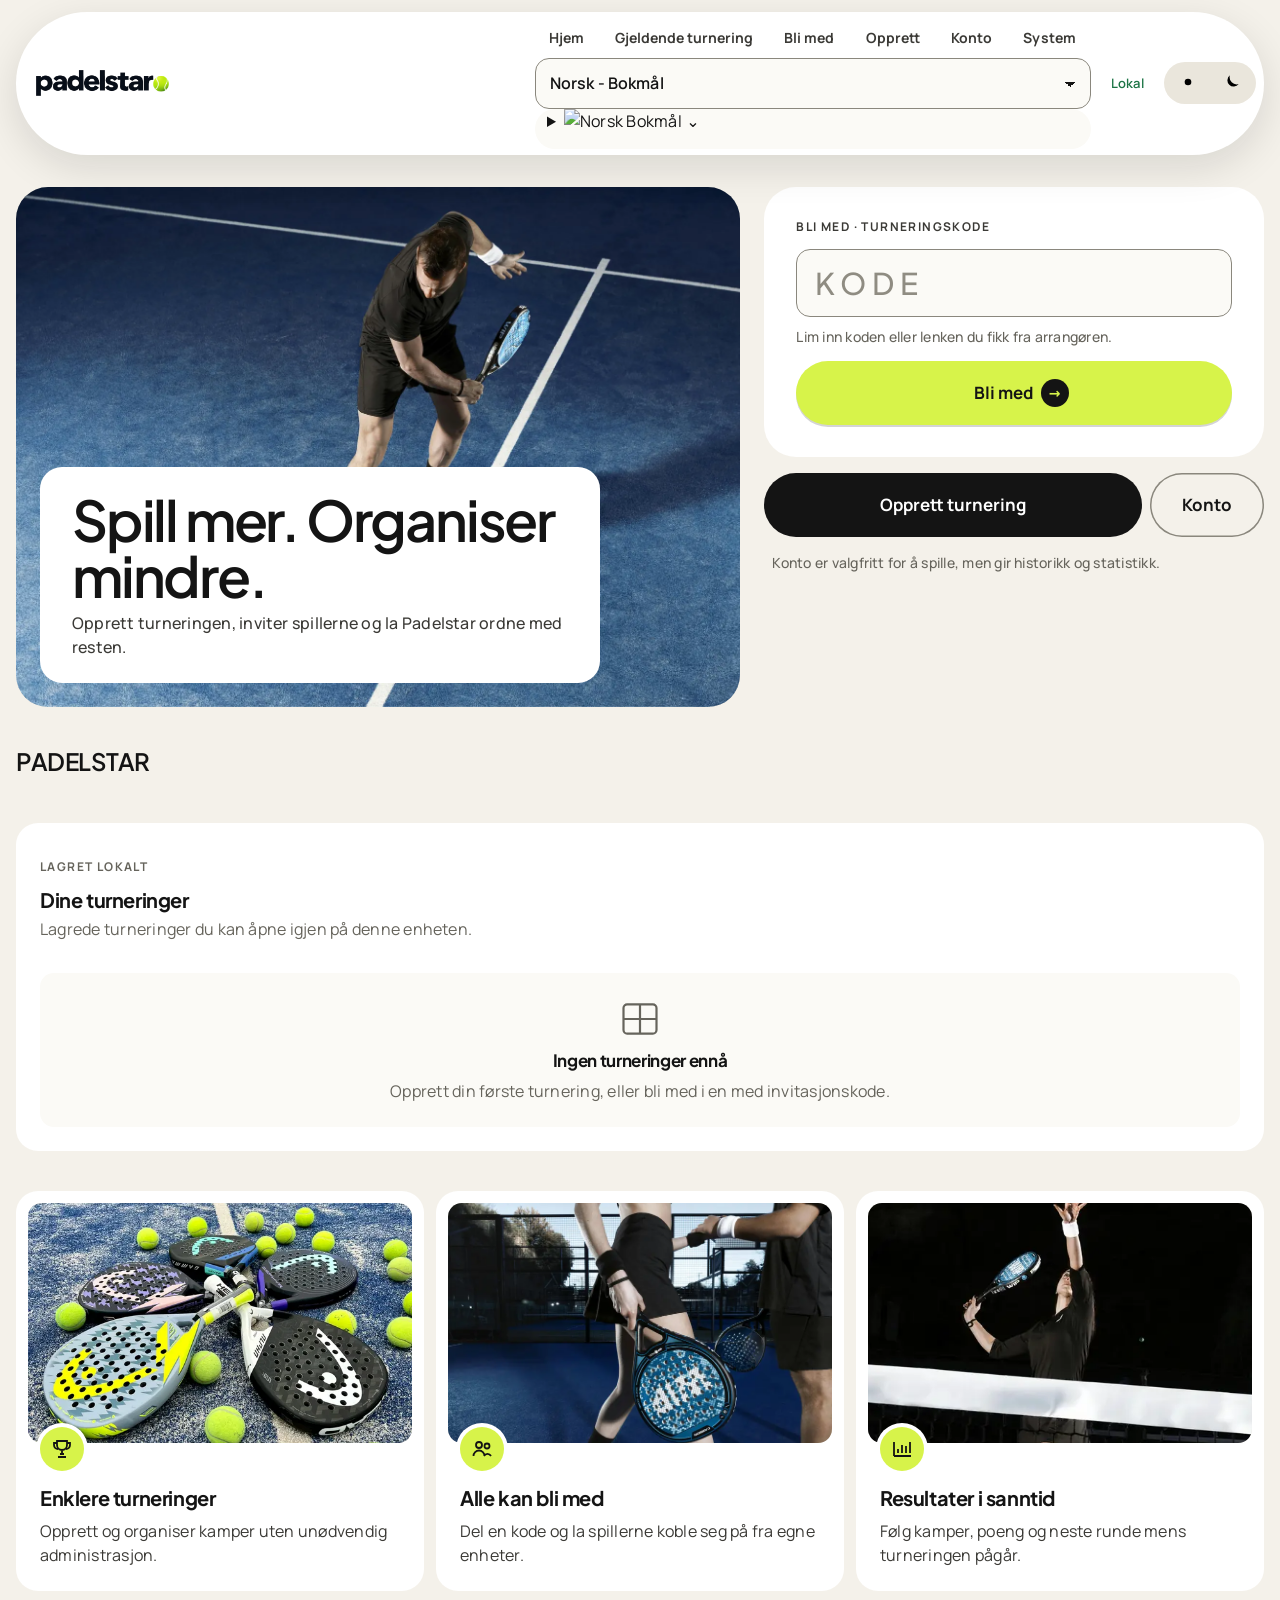
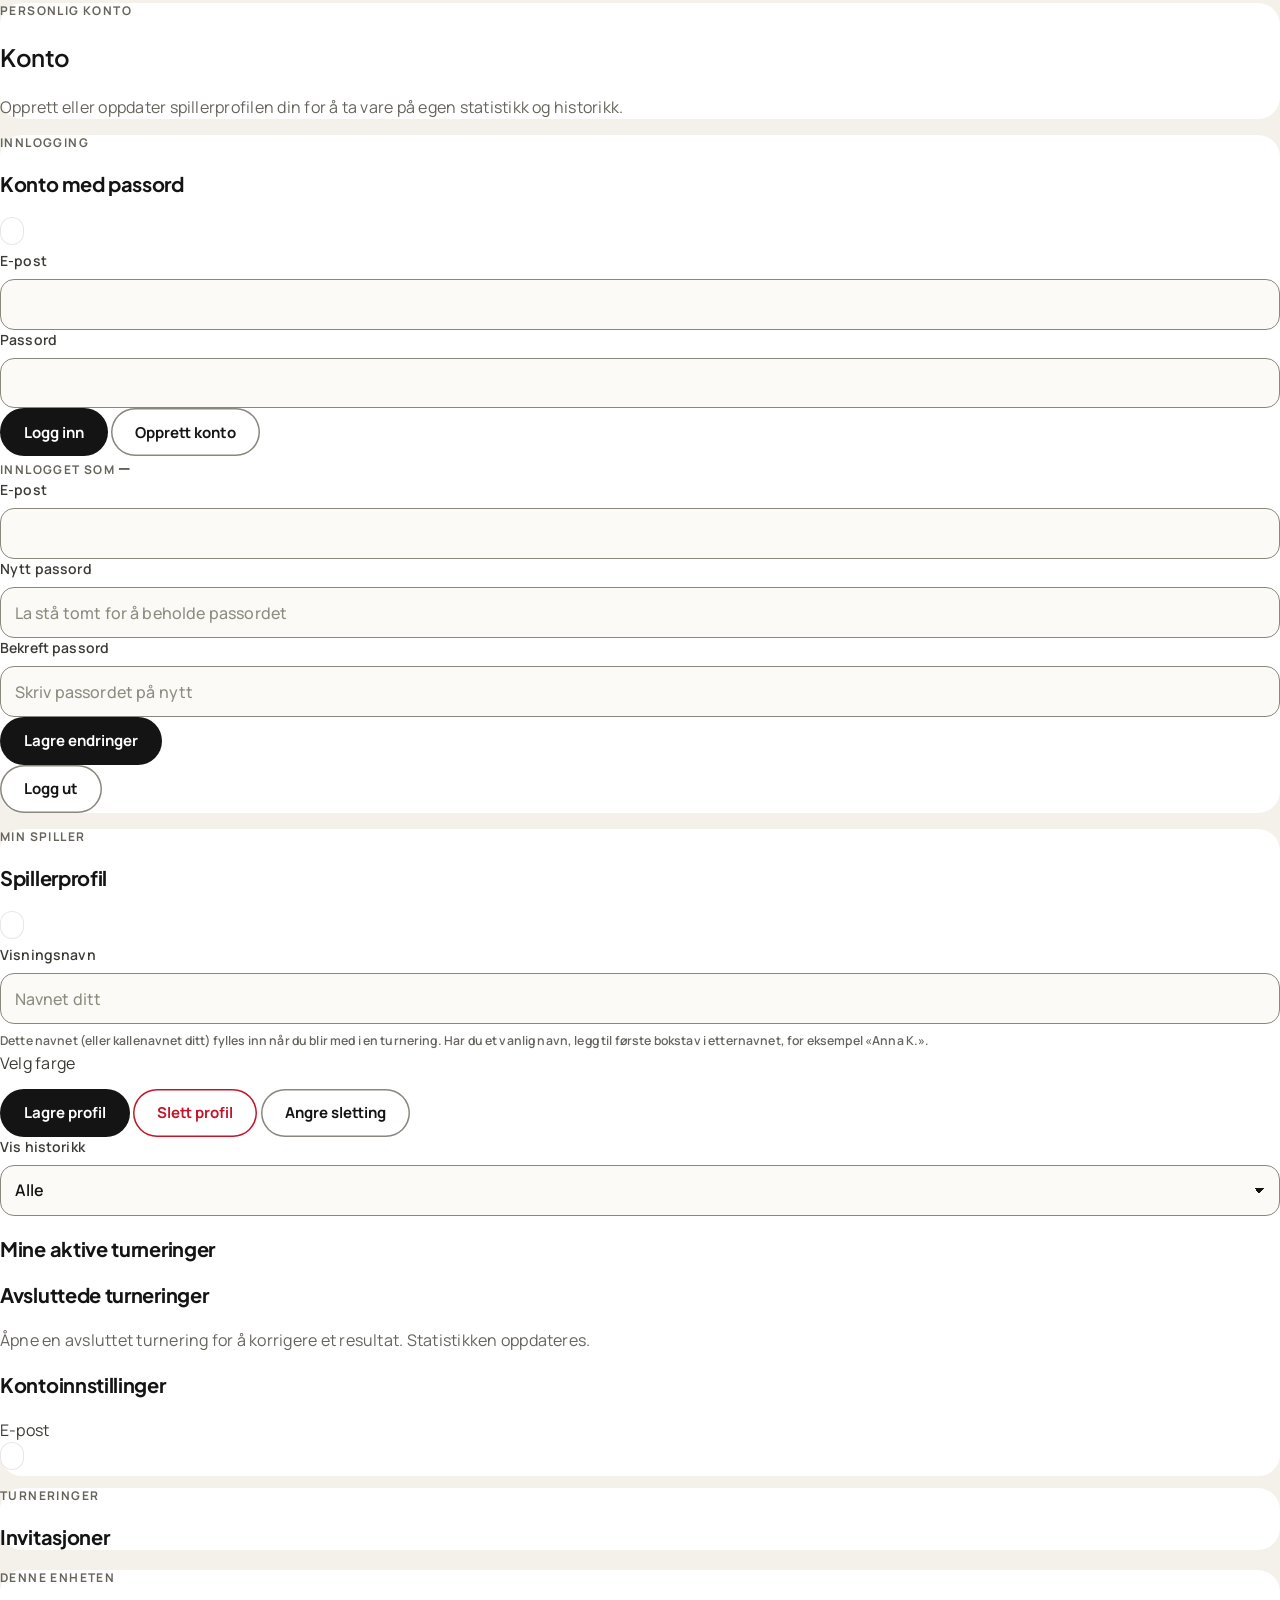
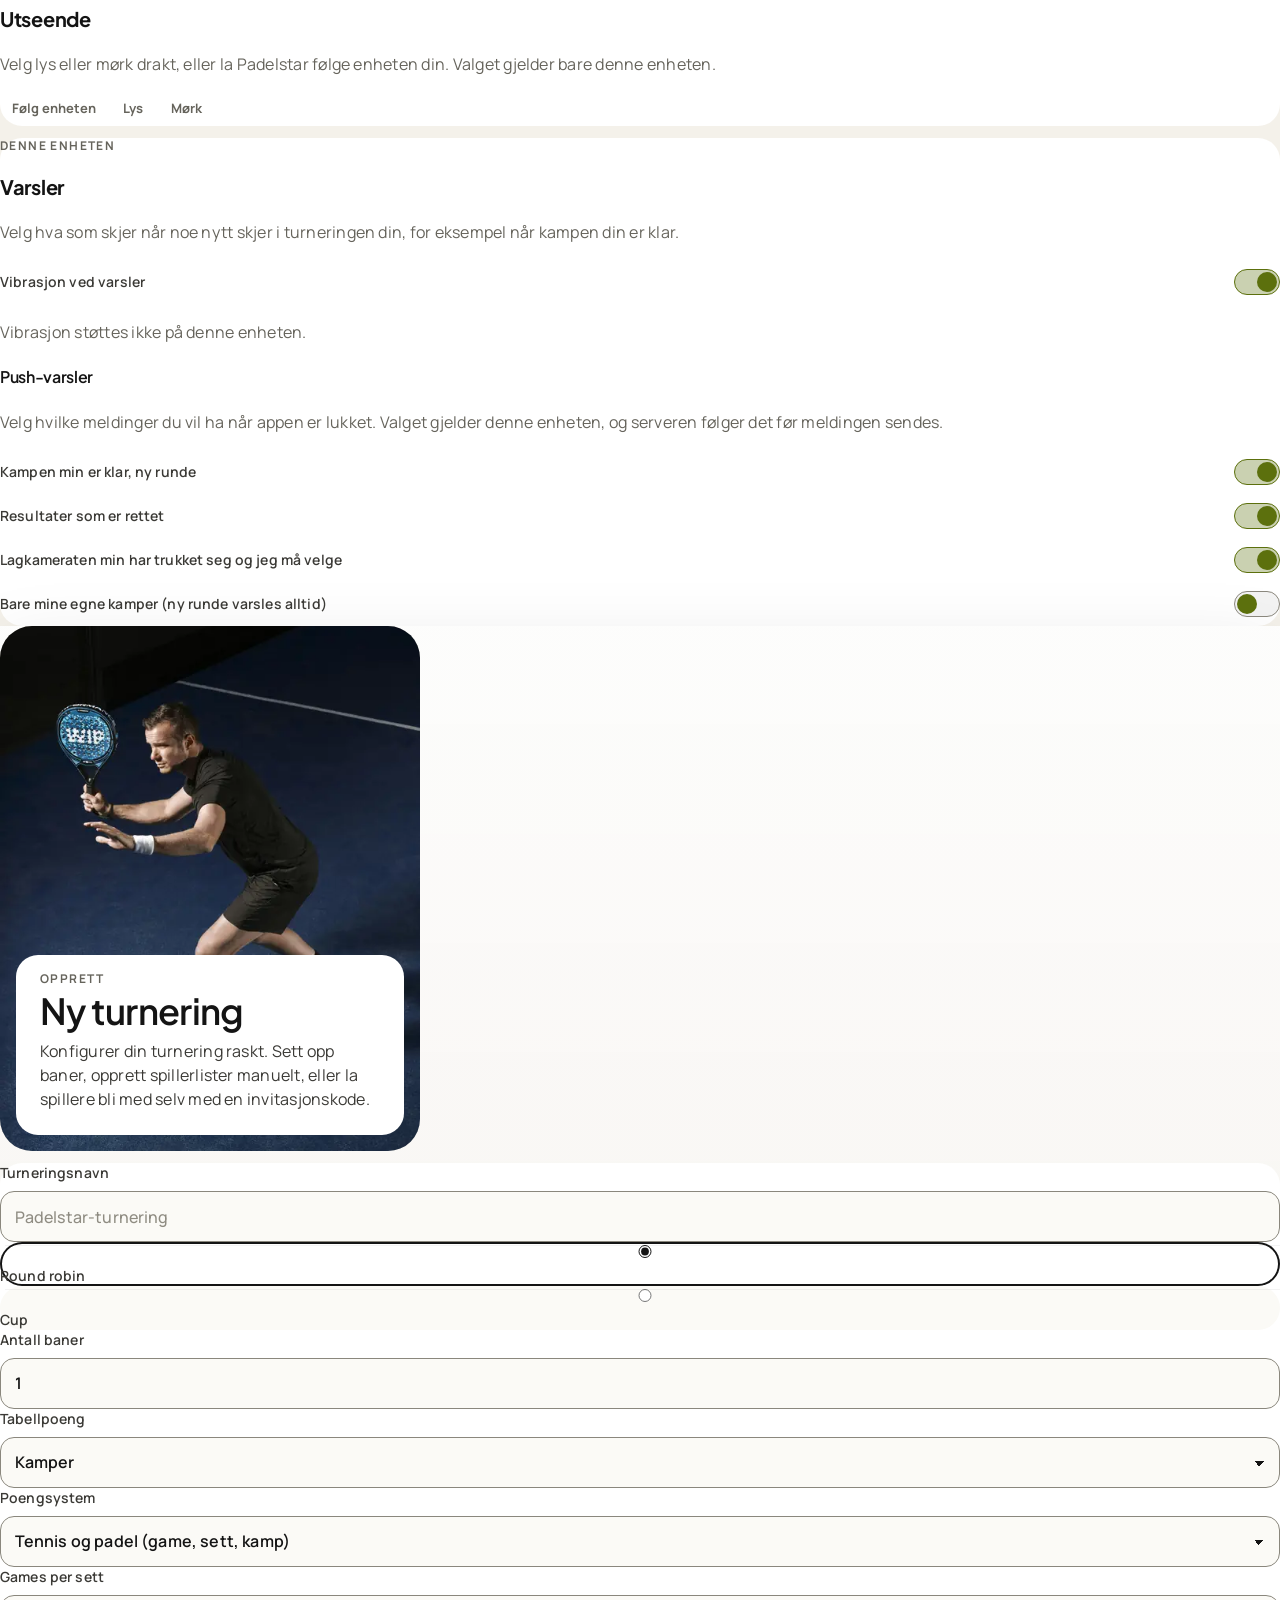
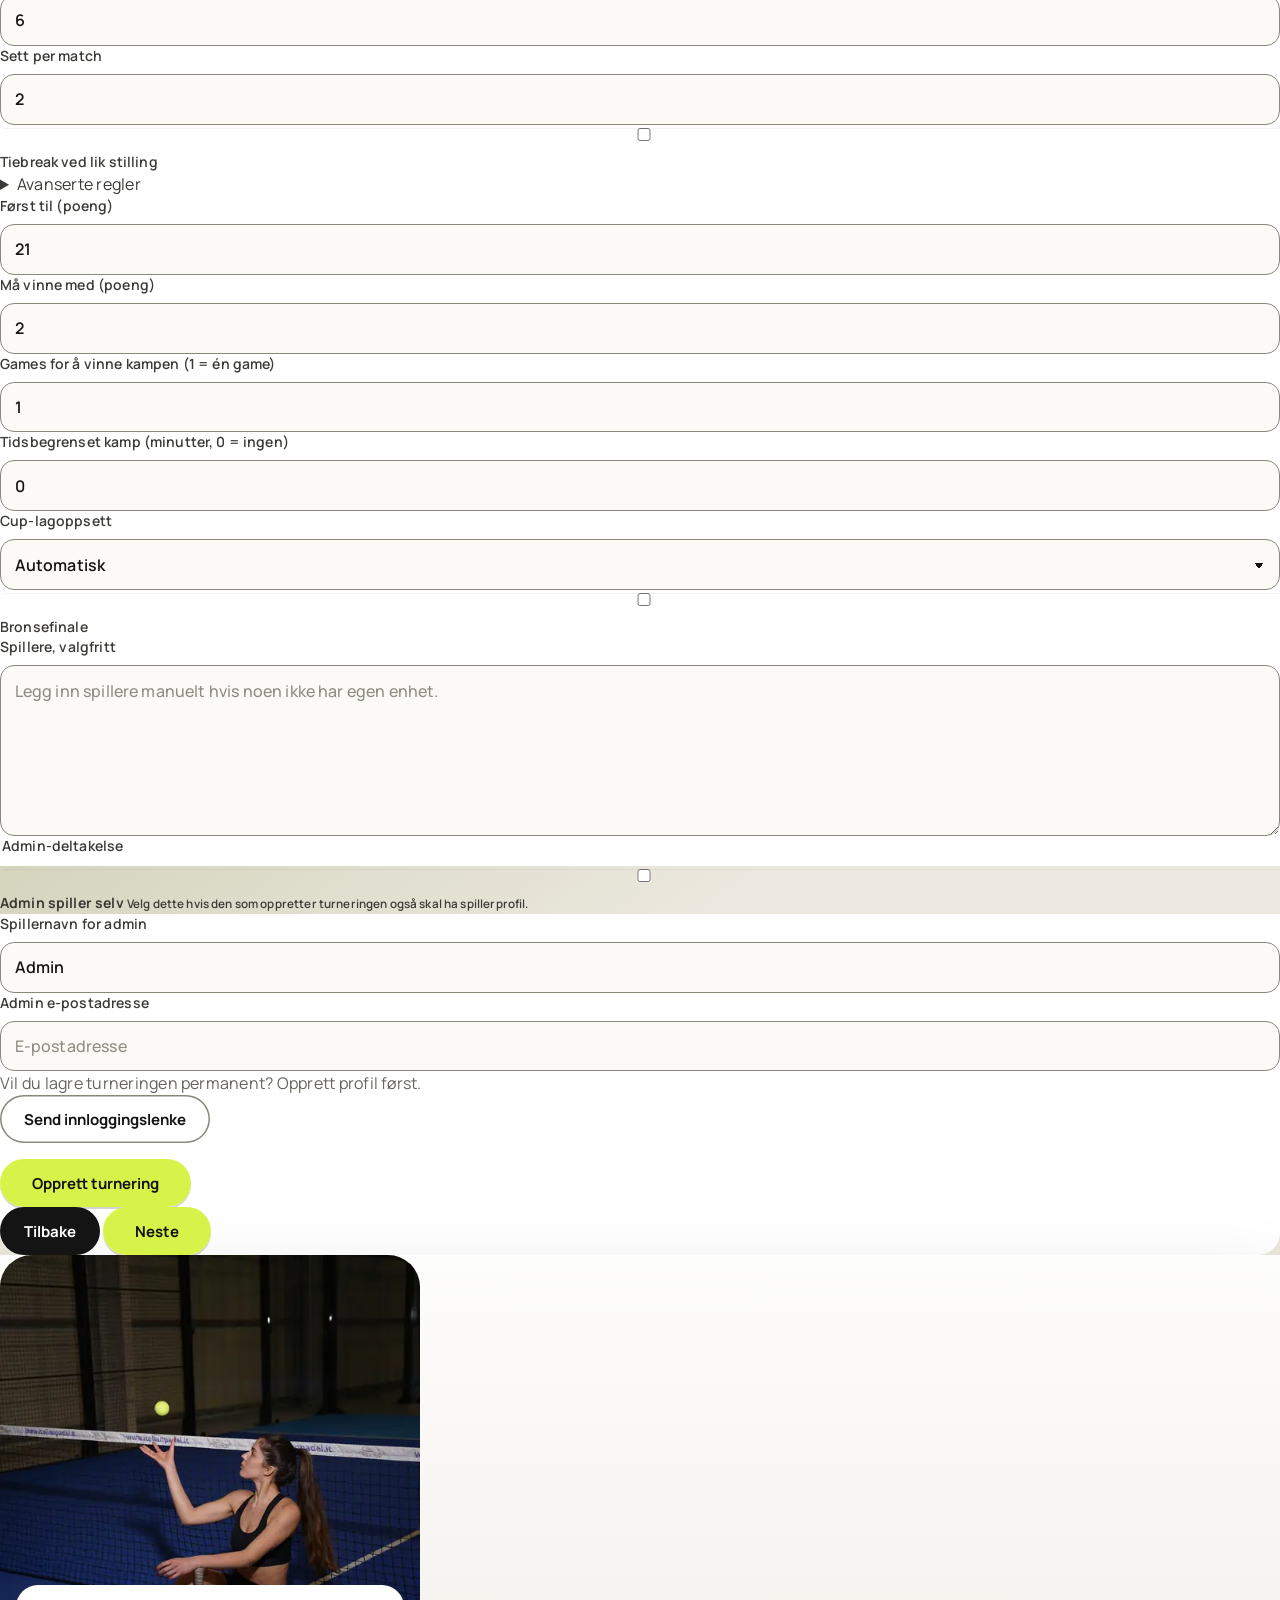
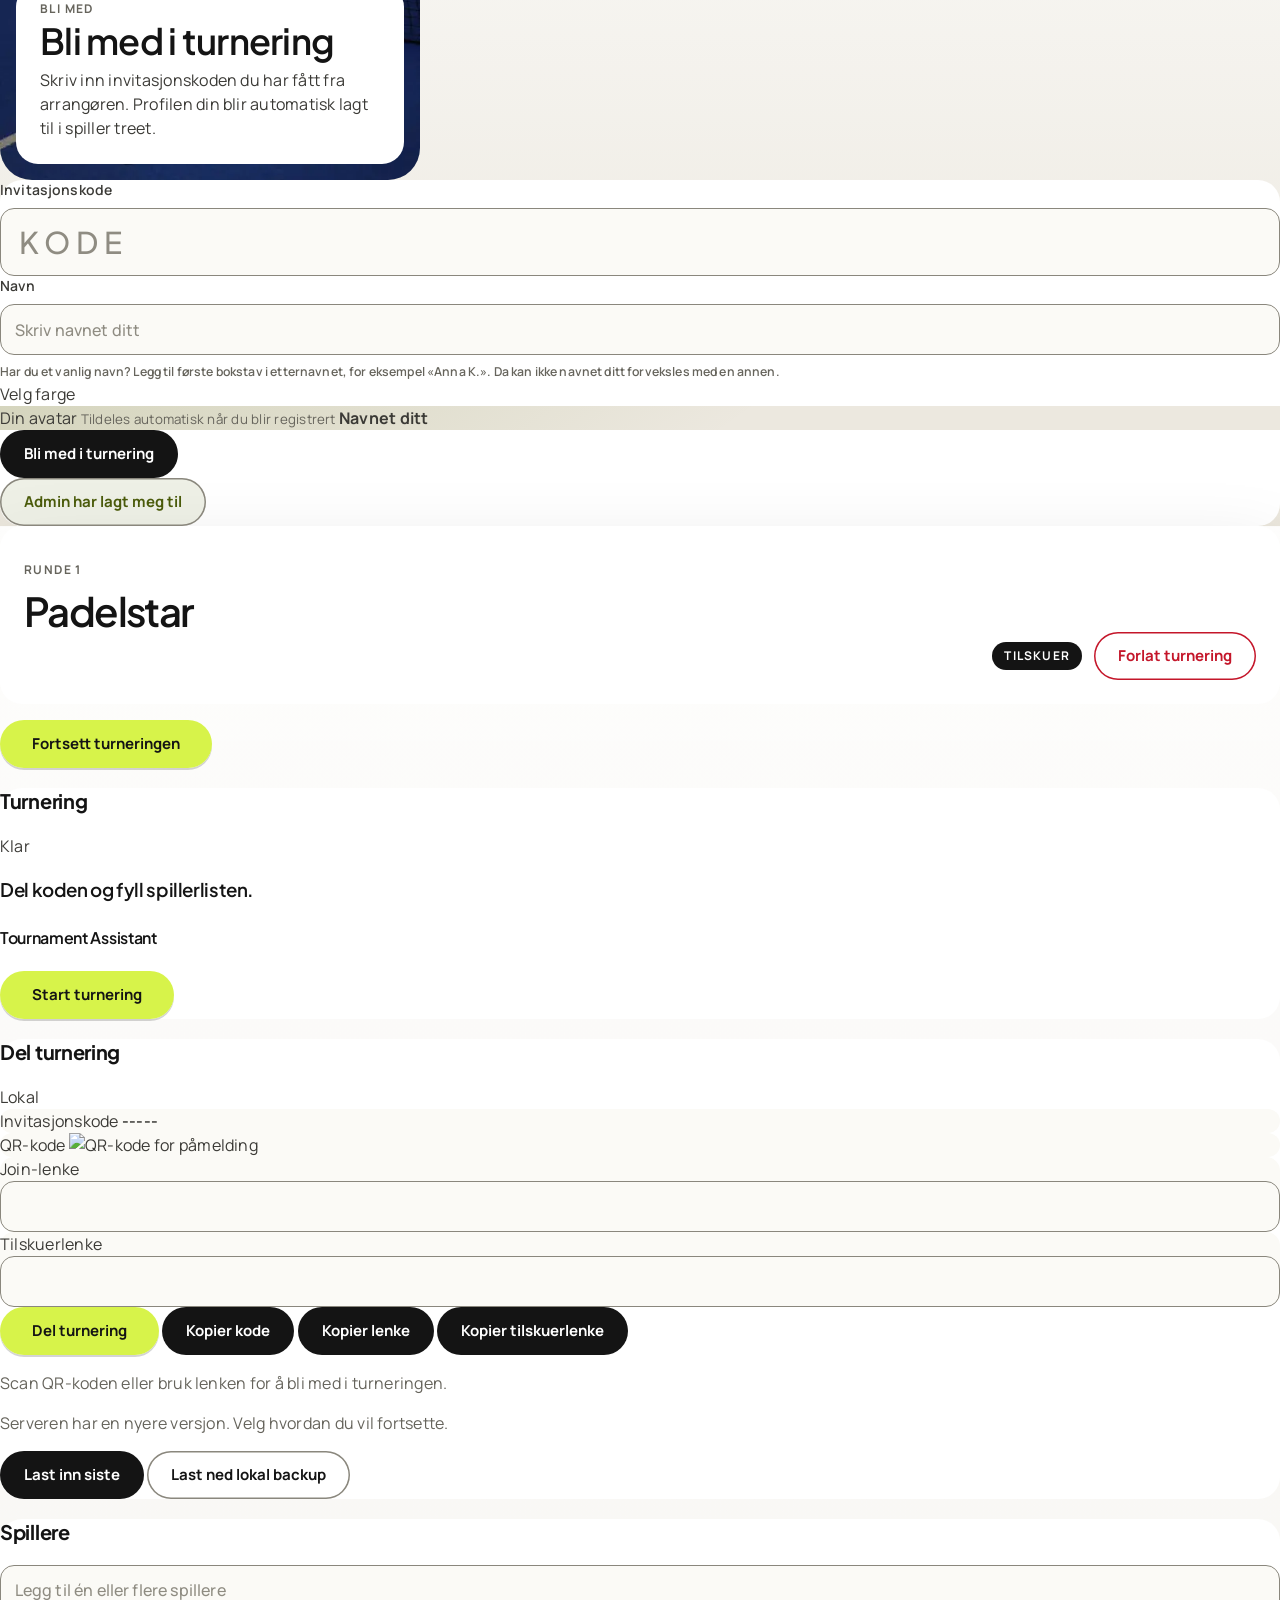
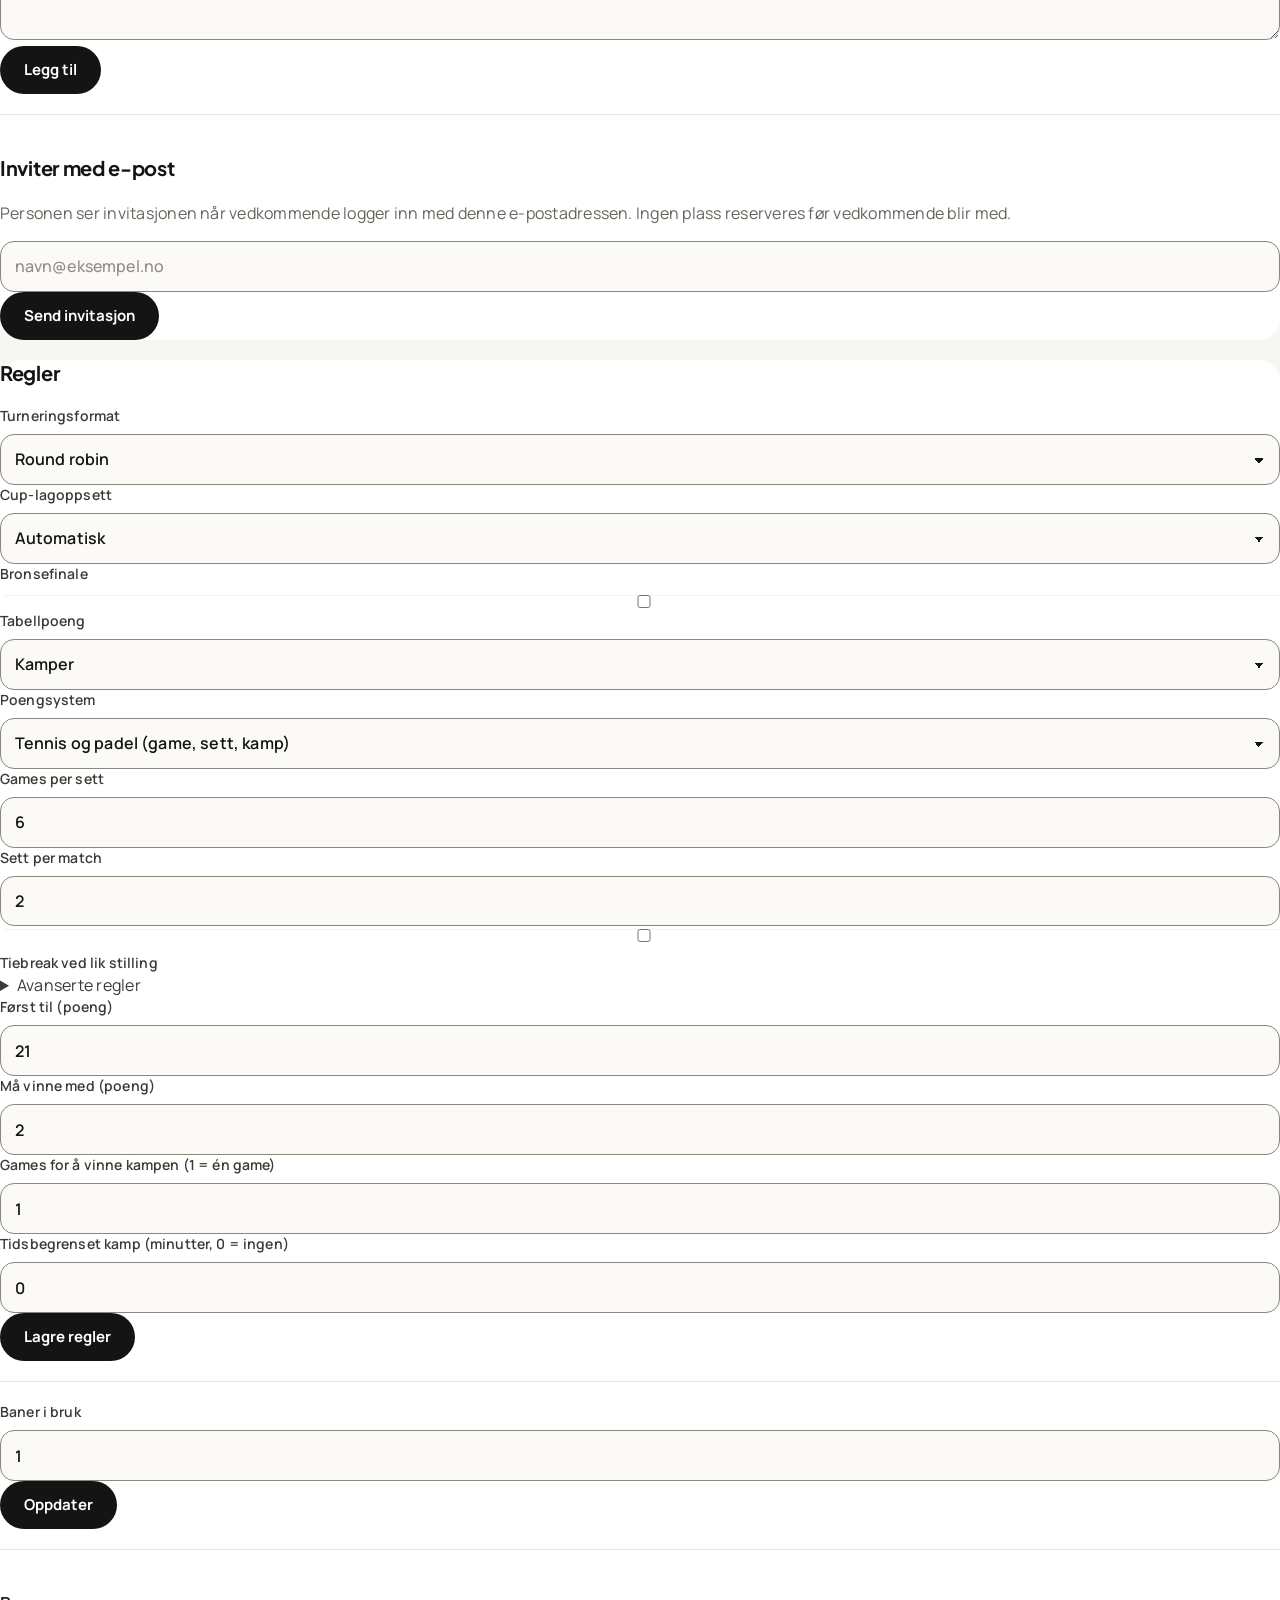
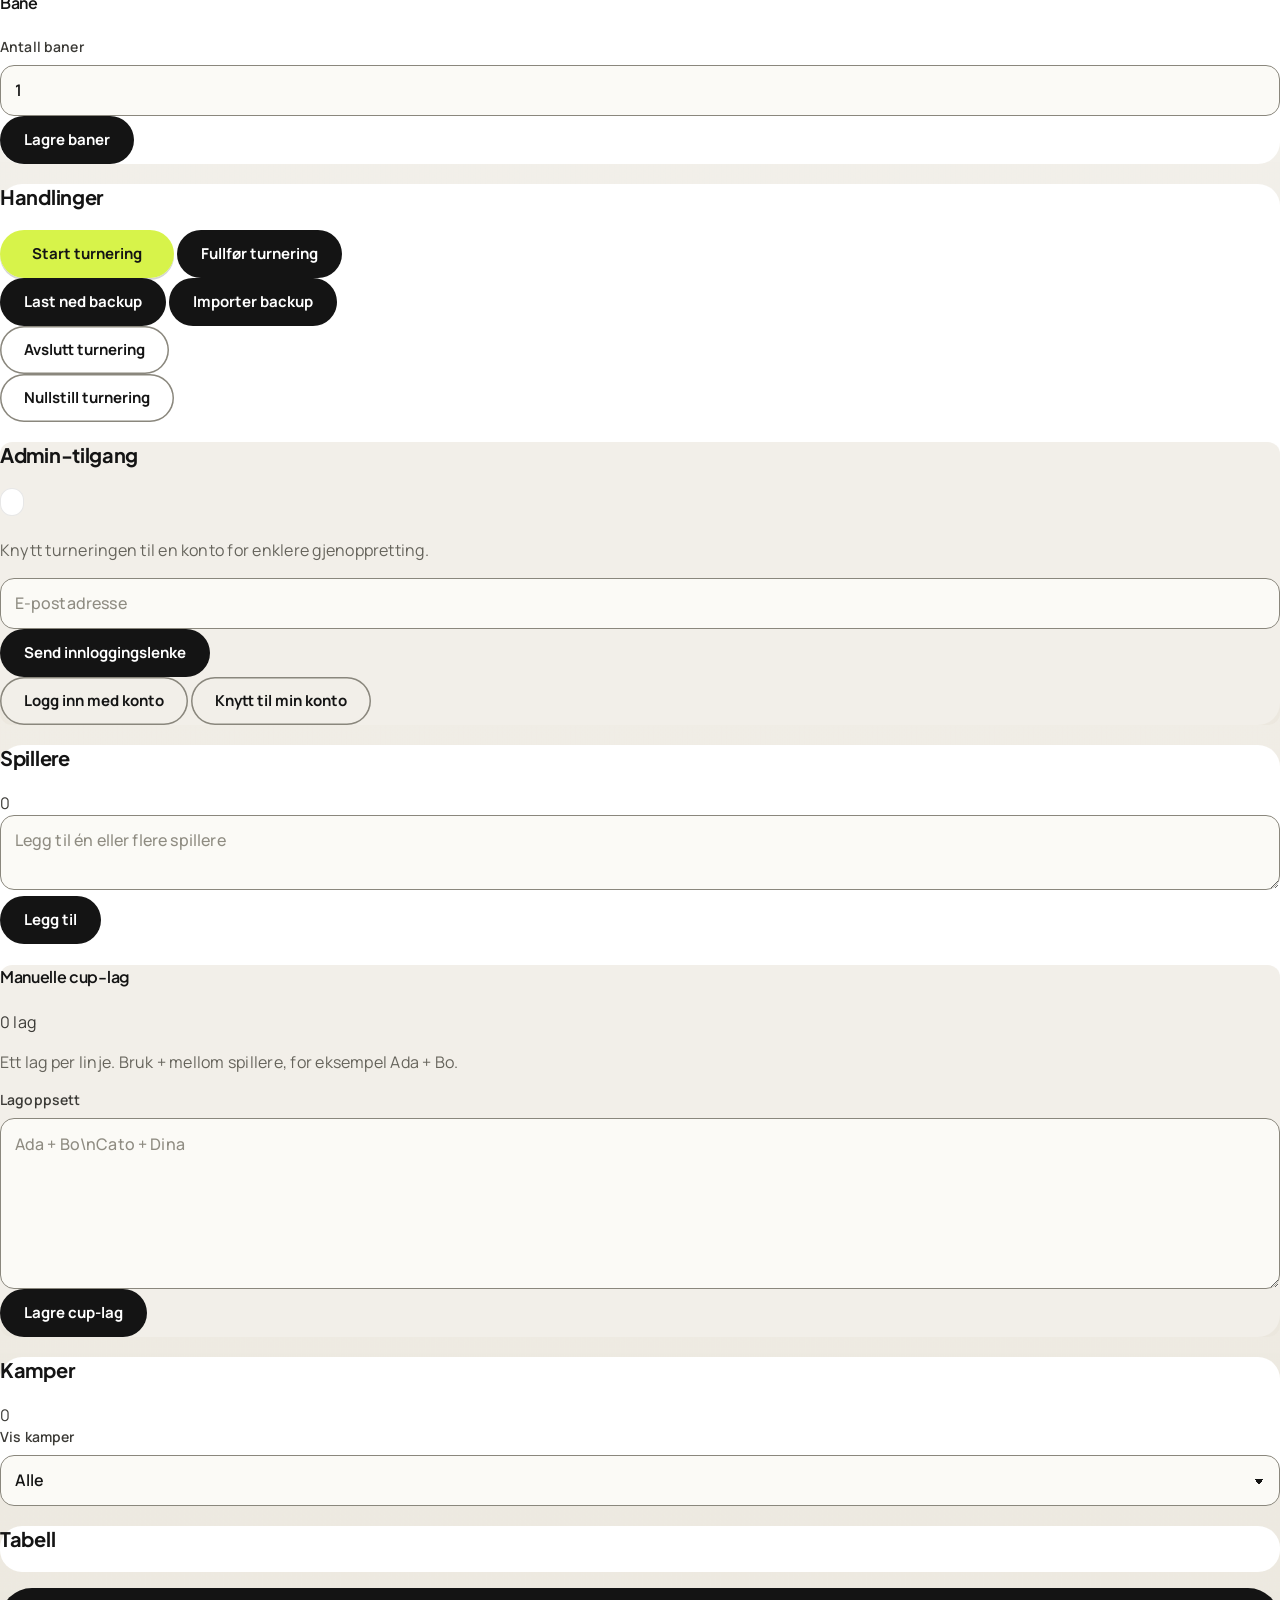
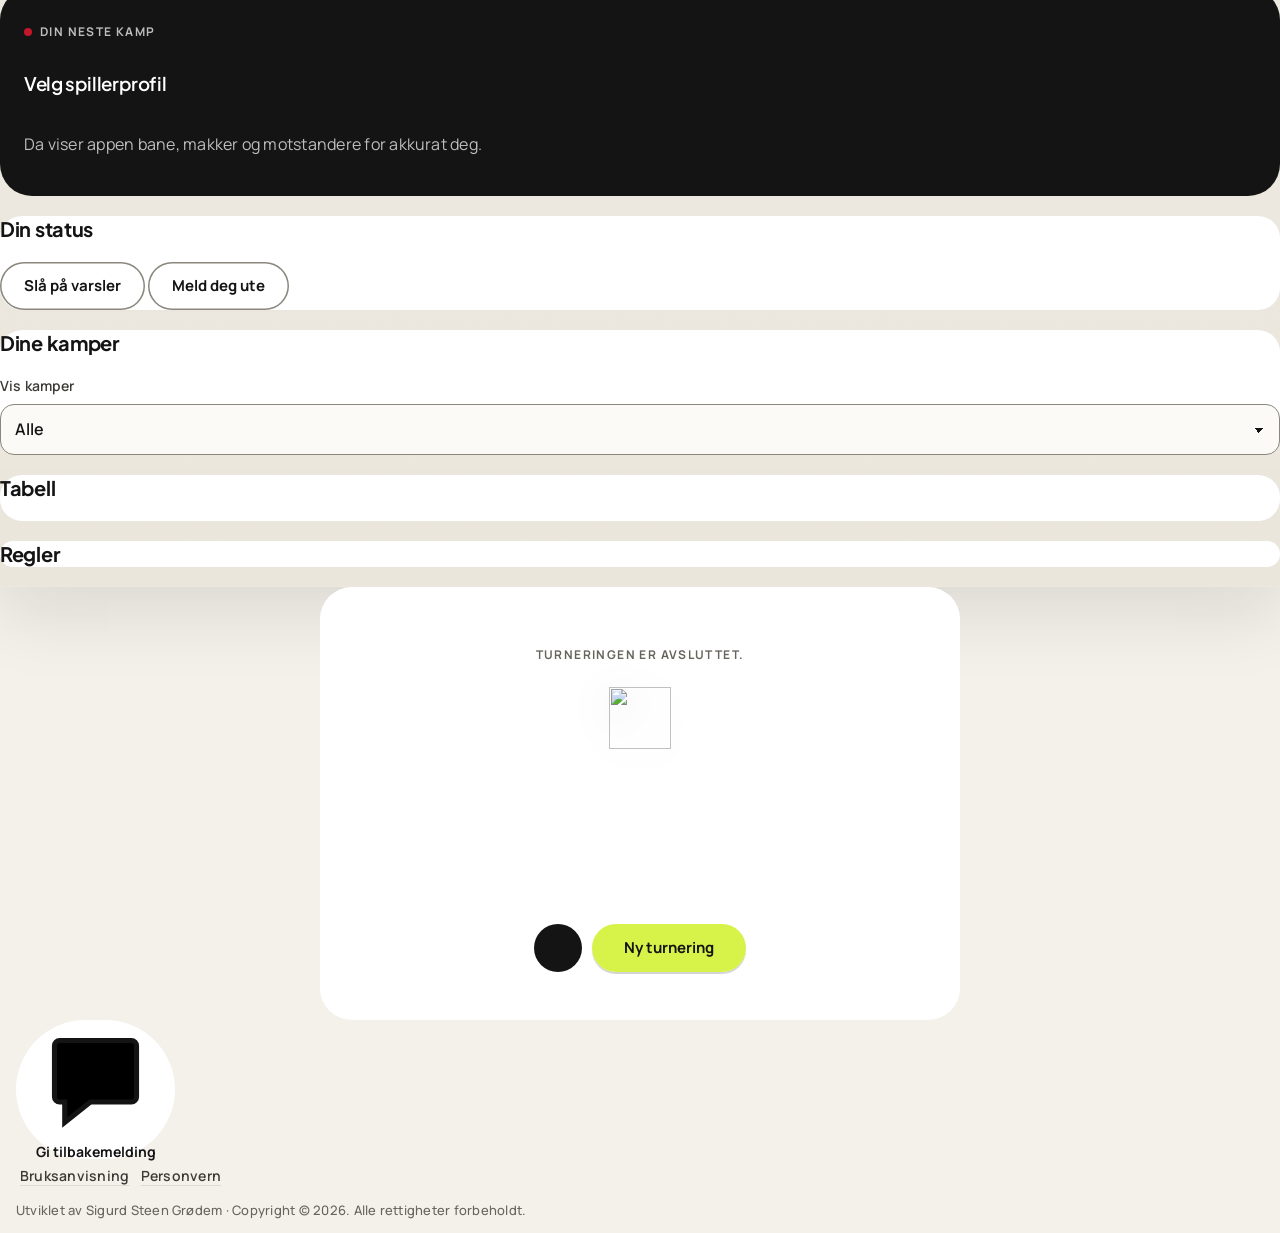
==== commit 9463ad41: "New app icon everywhere and transparent light-surface logo The glossy tennis-ball icon replaces the " ====
--- a/index.html
+++ b/index.html
@@ -96,7 +96,7 @@
       <div class="brand-lockup">
         <button class="brand-home-button" type="button" data-module-link="landing" aria-label="Gå til hjem"
           data-i18n-aria-label="nav.homeAria">
-          <span class="ps-logo brand-logo"><img class="logo-on-light" src="assets/brand/padelstar-logo-dark.webp" alt="Padelstar" width="928" height="180"><img class="logo-on-dark" src="assets/brand/padelstar-logo-light.webp" alt="Padelstar" width="928" height="180"></span>
+          <span class="ps-logo brand-logo"><img class="logo-on-light" src="assets/brand/padelstar-logo-dark.webp" alt="Padelstar" width="919" height="180"><img class="logo-on-dark" src="assets/brand/padelstar-logo-light.webp" alt="Padelstar" width="928" height="180"></span>
         </button>
         <p class="version" id="appVersion"></p>
       </div>
@@ -677,7 +677,7 @@
             <span id="roleIndicator" class="role-indicator" data-i18n="role.spectator">Tilskuer</span>
             <button class="ghost danger-button hidden" id="leaveSessionButton" type="button"
               data-i18n="actions.leaveTournament">Forlat turnering</button>
-            <span class="ps-logo ps-logo--lg tv-mode-logo"><img class="logo-on-light" src="assets/brand/padelstar-logo-dark.webp" alt="Padelstar" width="928" height="180"><img class="logo-on-dark" src="assets/brand/padelstar-logo-light.webp" alt="Padelstar" width="928" height="180"></span>
+            <span class="ps-logo ps-logo--lg tv-mode-logo"><img class="logo-on-light" src="assets/brand/padelstar-logo-dark.webp" alt="Padelstar" width="919" height="180"><img class="logo-on-dark" src="assets/brand/padelstar-logo-light.webp" alt="Padelstar" width="928" height="180"></span>
           </div>
         </div>
         <div class="expiry-notice hidden" id="expiryNotice" role="status">
@@ -1387,7 +1387,7 @@
   <script defer src="app/core/remote-state-controller.js?v=padelstar-remote-state-controller-5"></script>
   <script defer src="app/core/remote-sync-controller.js?v=padelstar-remote-sync-controller-1"></script>
   <script defer src="app/bootstrap/dom-elements.js?v=padelstar-dom-elements-18"></script>
-  <script defer src="app/bootstrap/app-meta.js?v=padelstar-app-meta-26"></script>
+  <script defer src="app/bootstrap/app-meta.js?v=padelstar-app-meta-27"></script>
   <script defer src="app/bootstrap/app-events.js?v=padelstar-bootstrap-events-4"></script>
   <script defer src="app/bootstrap/app-init.js?v=padelstar-app-init-2"></script>
   <script defer src="app/ui/theme.js?v=padelstar-theme-2"></script>
--- a/styles/motion.css
+++ b/styles/motion.css
@@ -132,12 +132,27 @@
   animation: ps-settle-in var(--motion-base) var(--ease-out) var(--motion-slow) both;
 }
 
+/* ---------- 5. Standings: a row that climbed gets a short ball wash, points that changed tick (app/list-reorder.js) ---------- */
+/* the slide itself runs from JS (Web Animations, --motion-slow / --ease-standard) */
+/* the climbing row passes over the rows it overtakes, so it is lifted and given the card colour */
+body[data-theme] [data-reorder-key].is-climbing,
+body[data-theme] .panel .standings > [data-reorder-key].is-climbing { position: relative; z-index: 1; background: var(--surface-card); }
+body[data-theme] [data-reorder-key].is-climbing::after {
+  content: ""; position: absolute; inset: 0; border-radius: inherit; background: var(--ball-wash); pointer-events: none;
+  animation: ps-wash-out var(--motion-slow) var(--ease-out) var(--motion-quick) both;
+}
+body[data-theme] [data-reorder-key] .is-ticking {
+  display: inline-block; transform-origin: right center;
+  animation: ps-score-tick var(--motion-base) var(--ease-pop);
+}
+
 @media (prefers-reduced-motion: reduce) {
   /* no sweep: the wash simply fades, so the win still reads as a change */
   body[data-theme] .match-card.match-won::after { transform: none; animation-name: ps-wash-out; }
   body[data-theme] .match-card.match-won .match-summary-score { animation: none; }
   body[data-theme] .large-score-team.is-winner::after { transform: none; animation-name: ps-wash-out; }
   body[data-theme] .large-score-team.is-winner strong { animation: none; }
+  body[data-theme] [data-reorder-key] .is-ticking { animation: none; }
   body[data-theme] .nav-indicator.is-sliding { transition: opacity var(--motion-quick) var(--ease-standard); }
   .motion-enter,
   body[data-theme] .large-score-team .is-ticking,
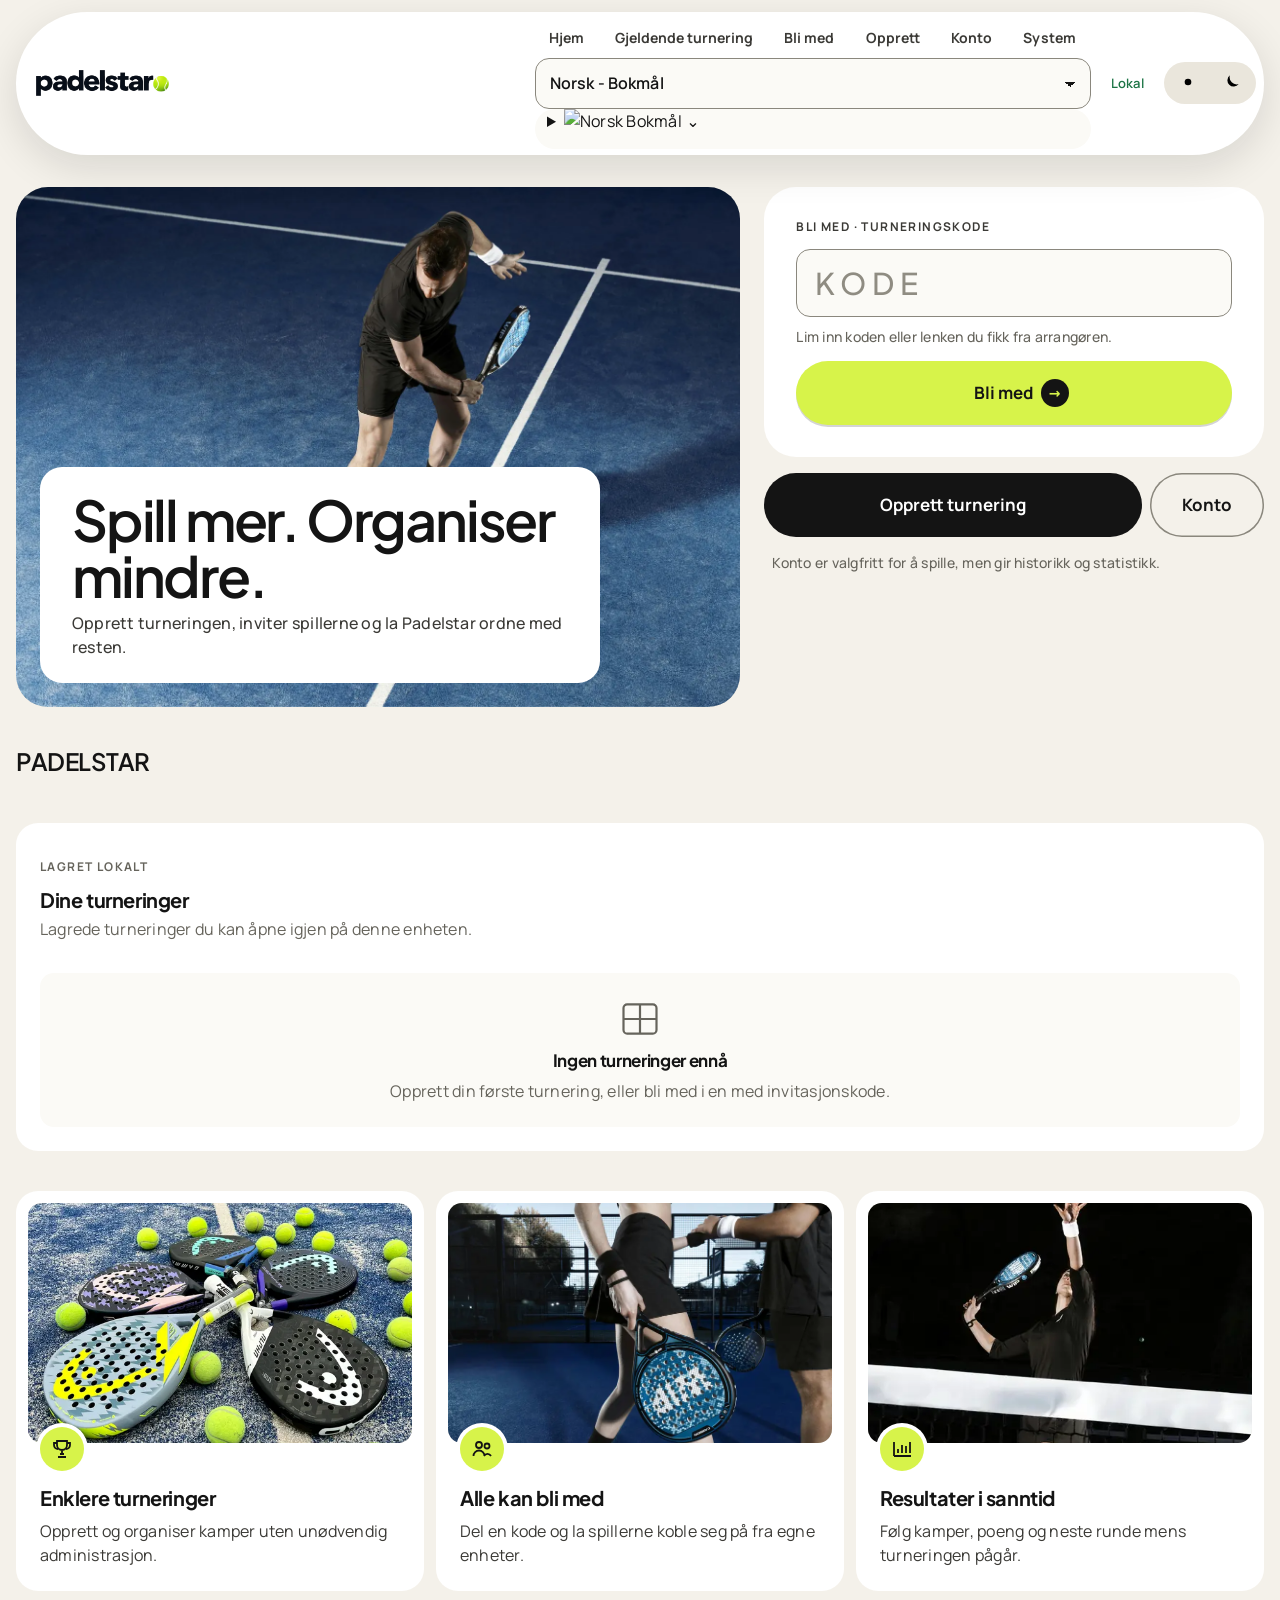
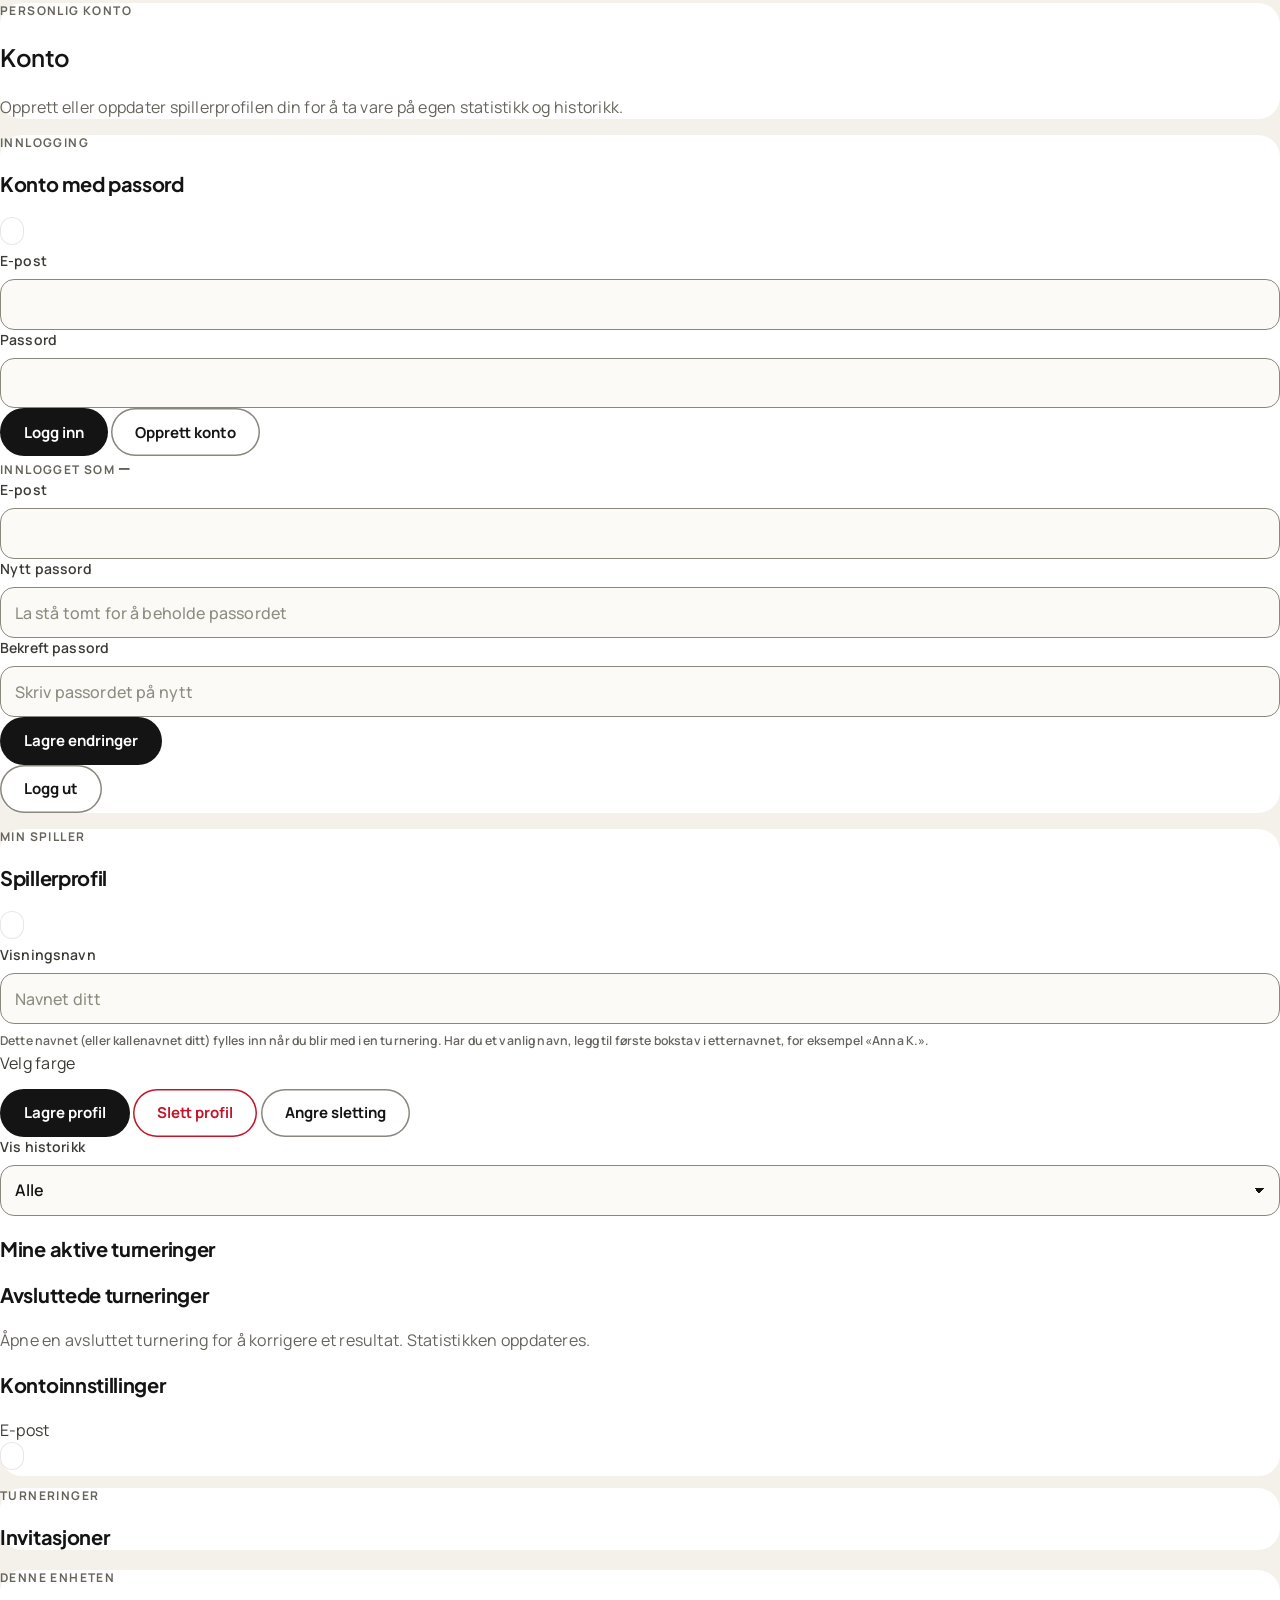
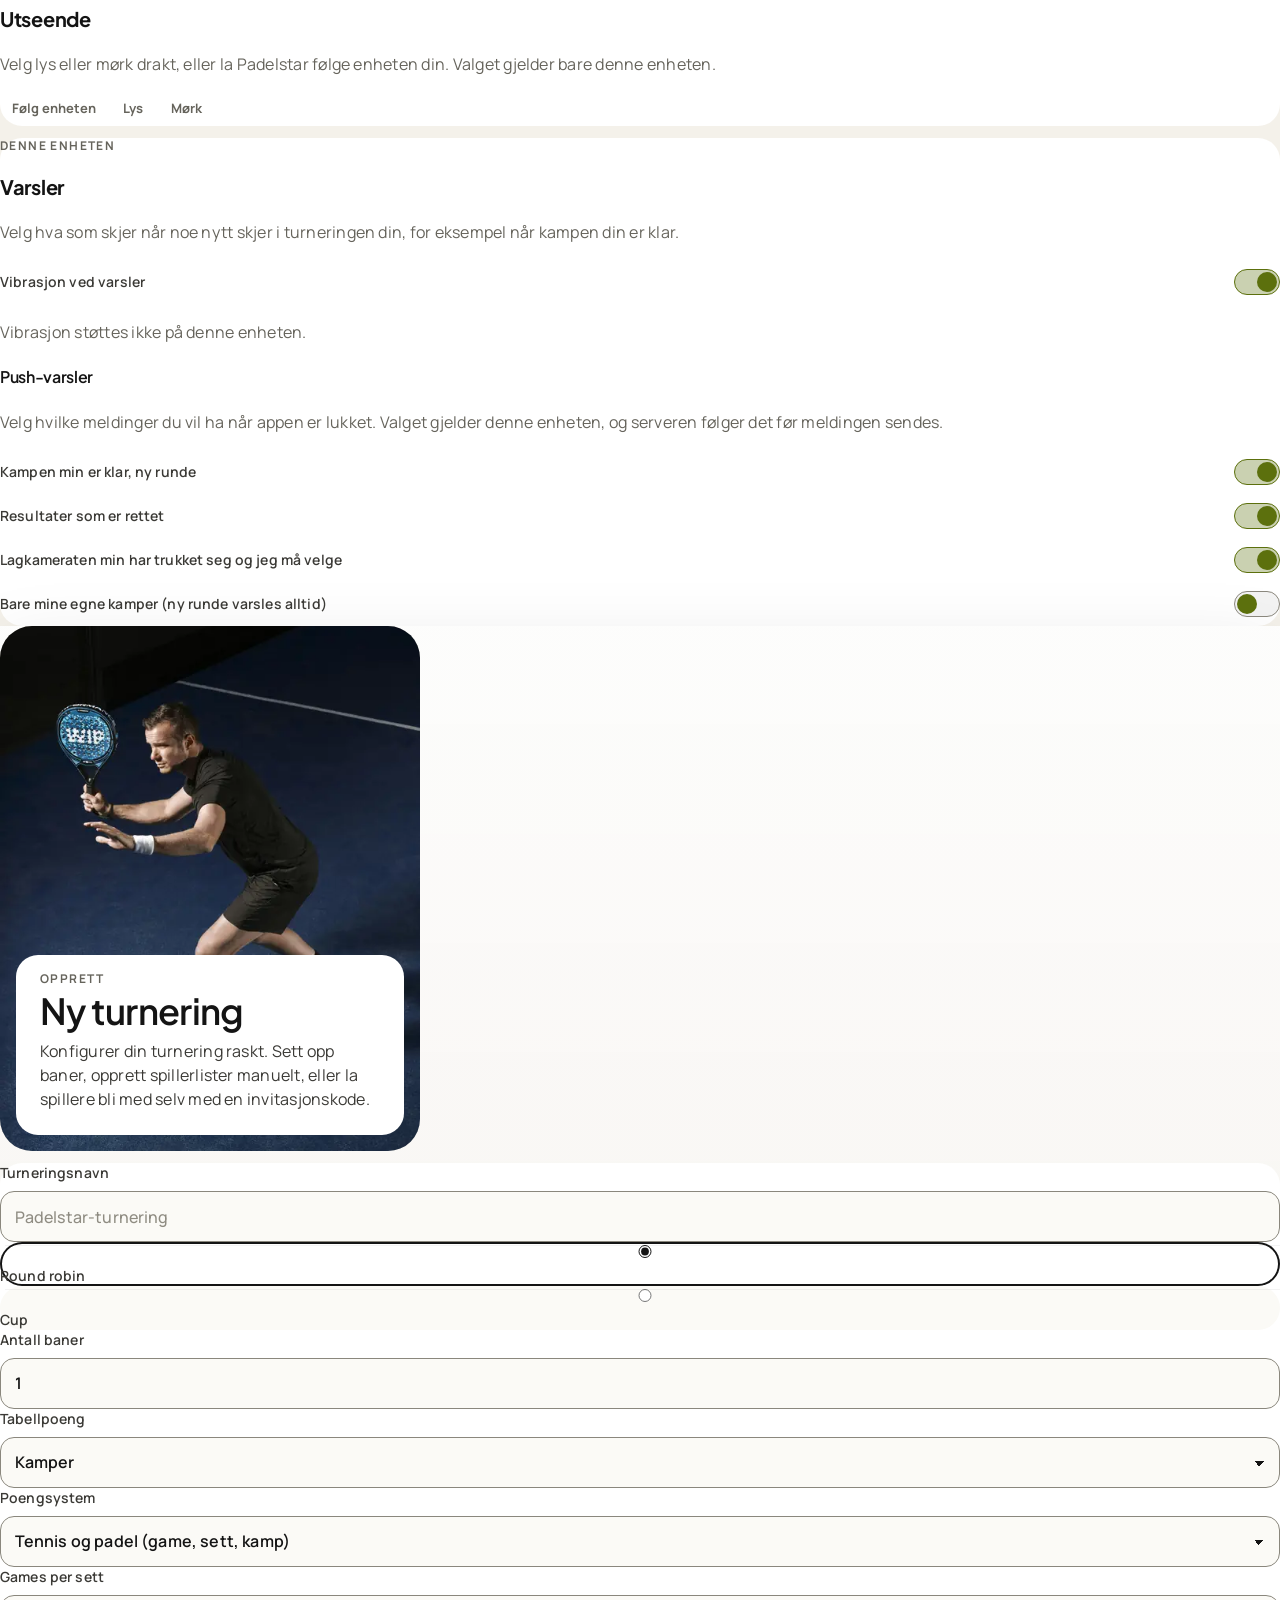
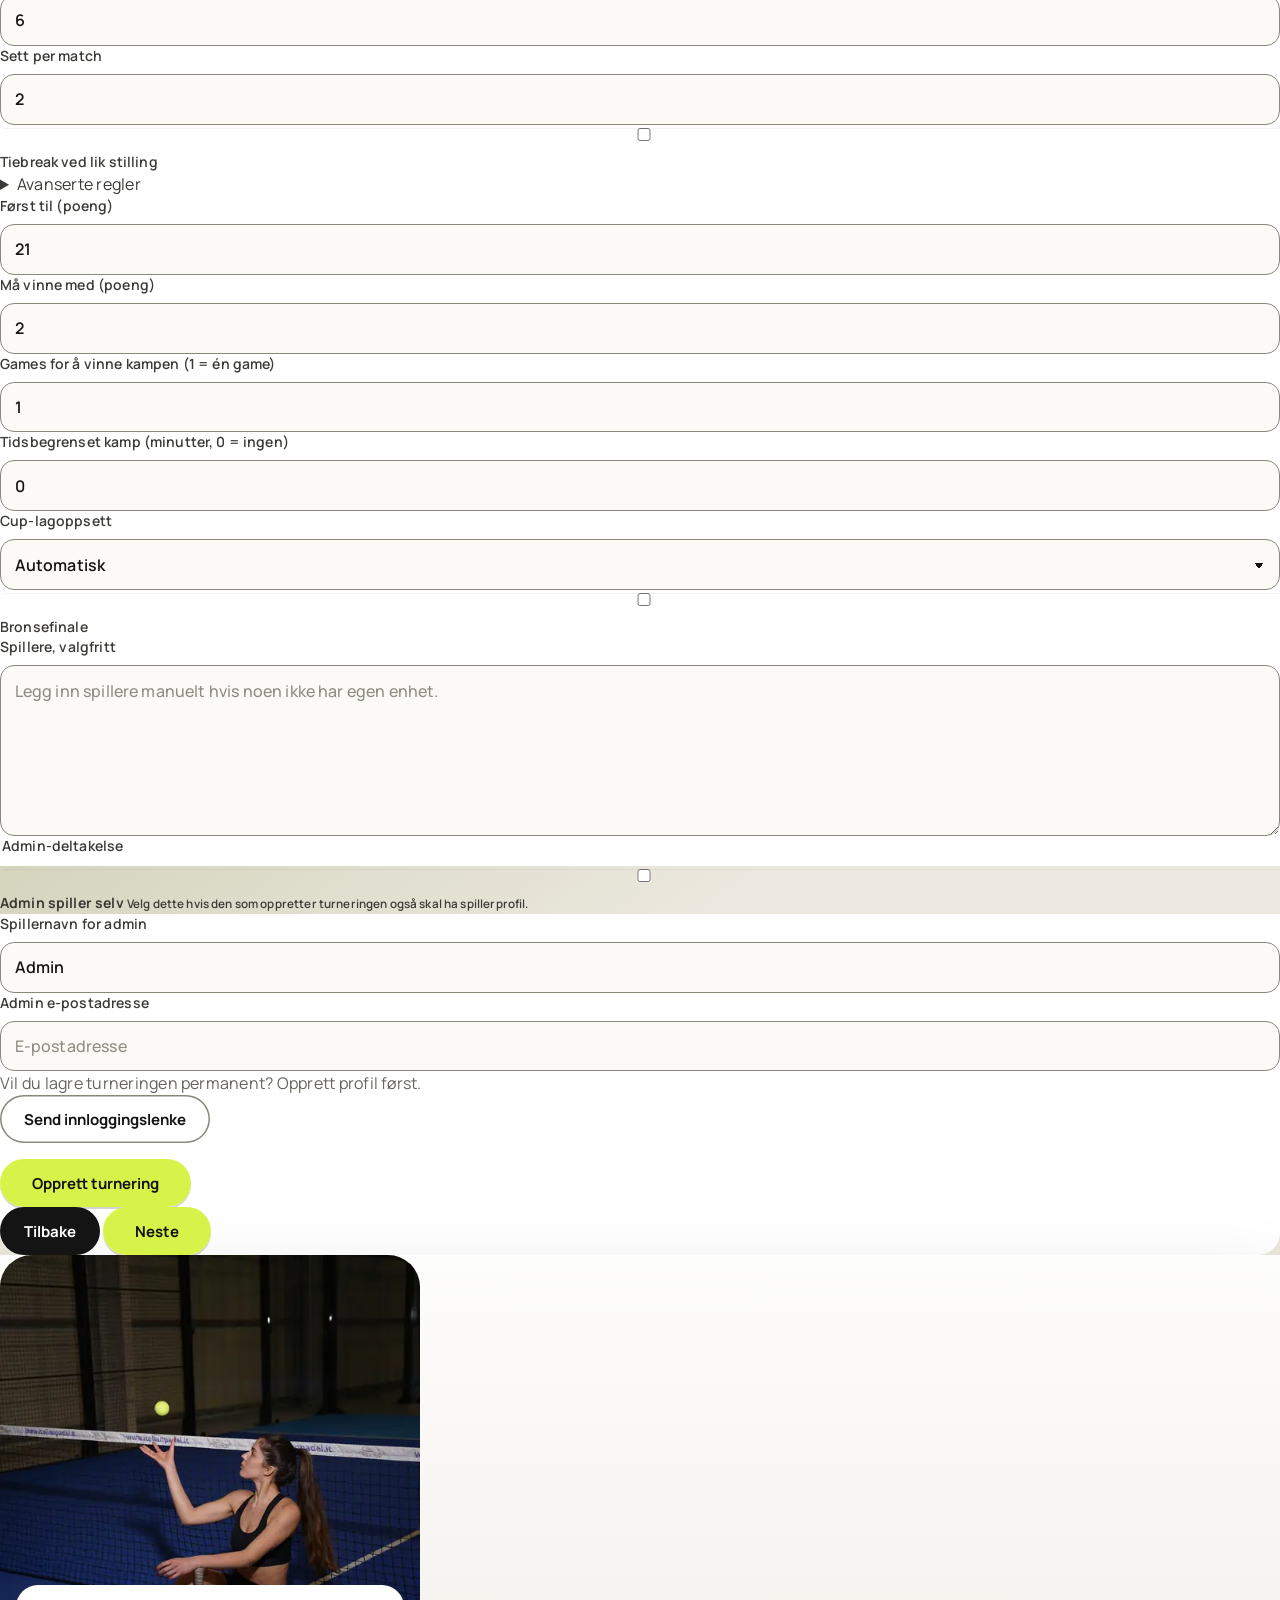
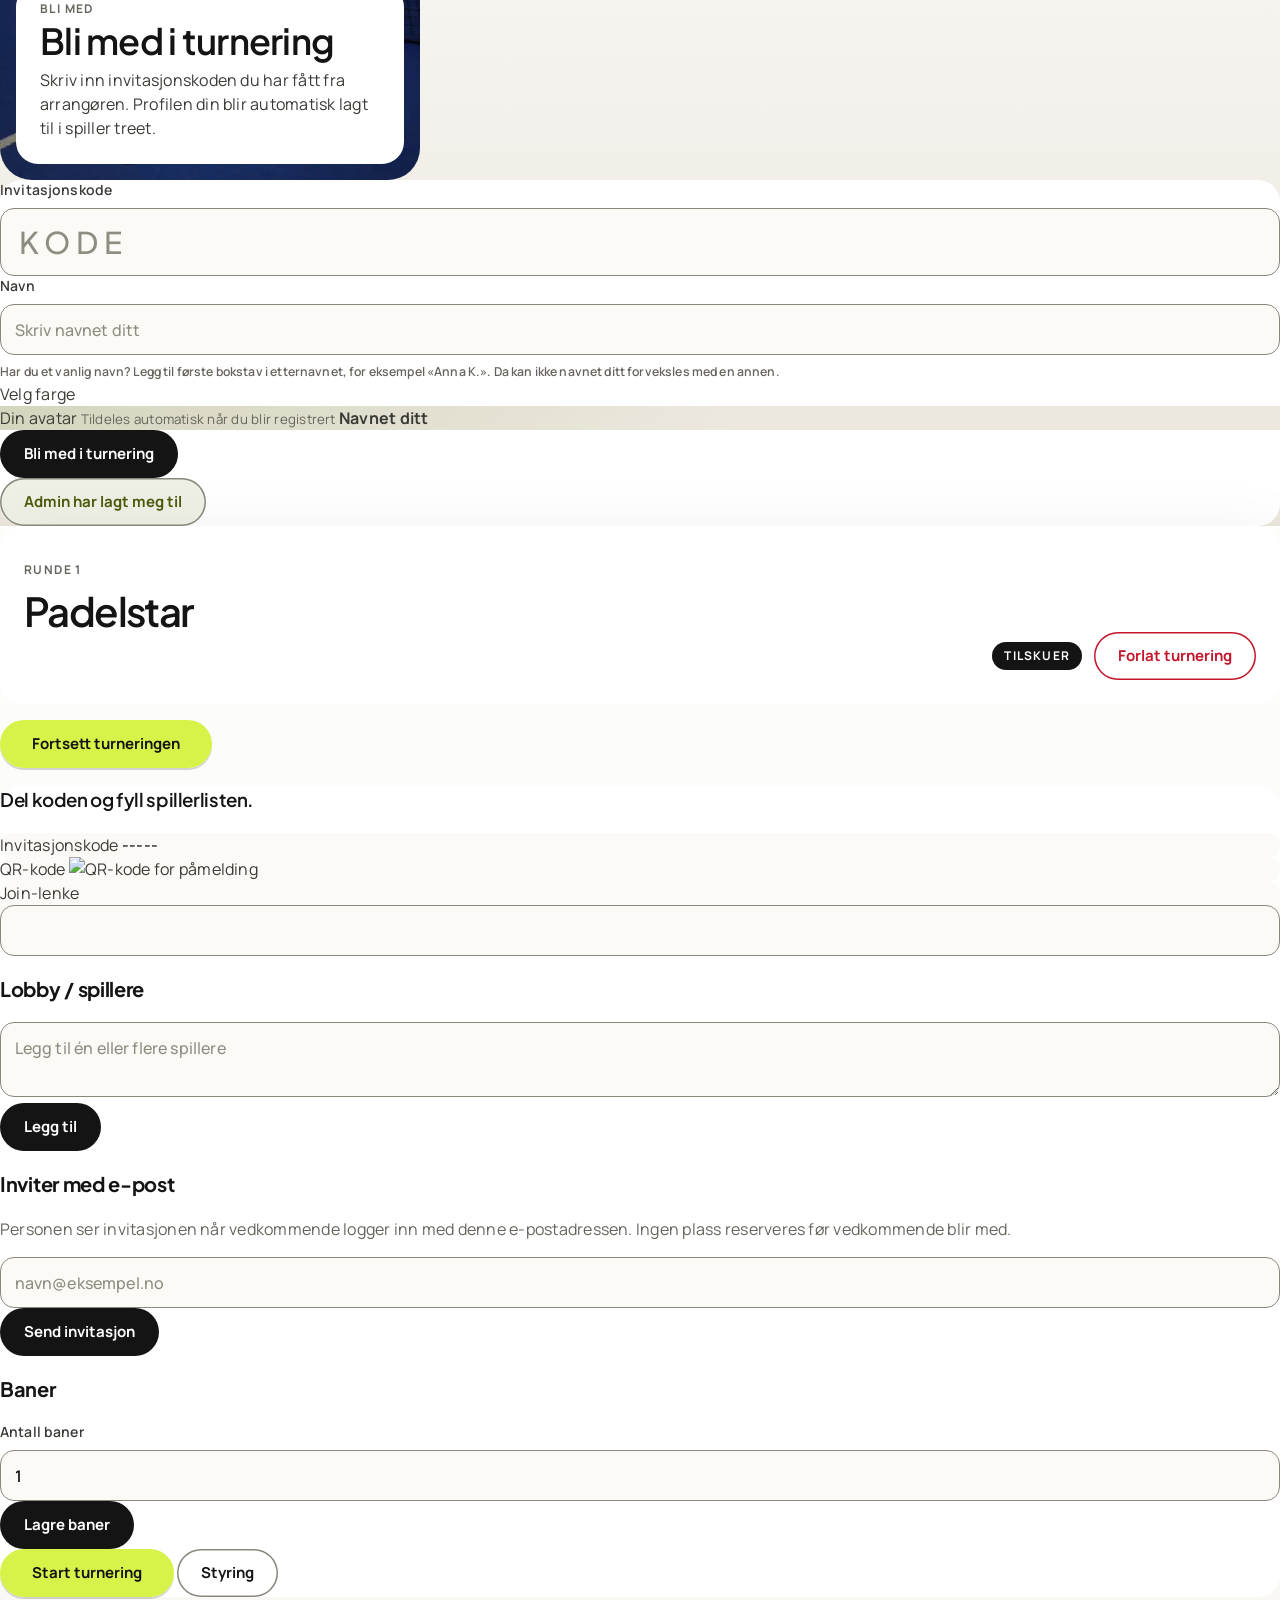
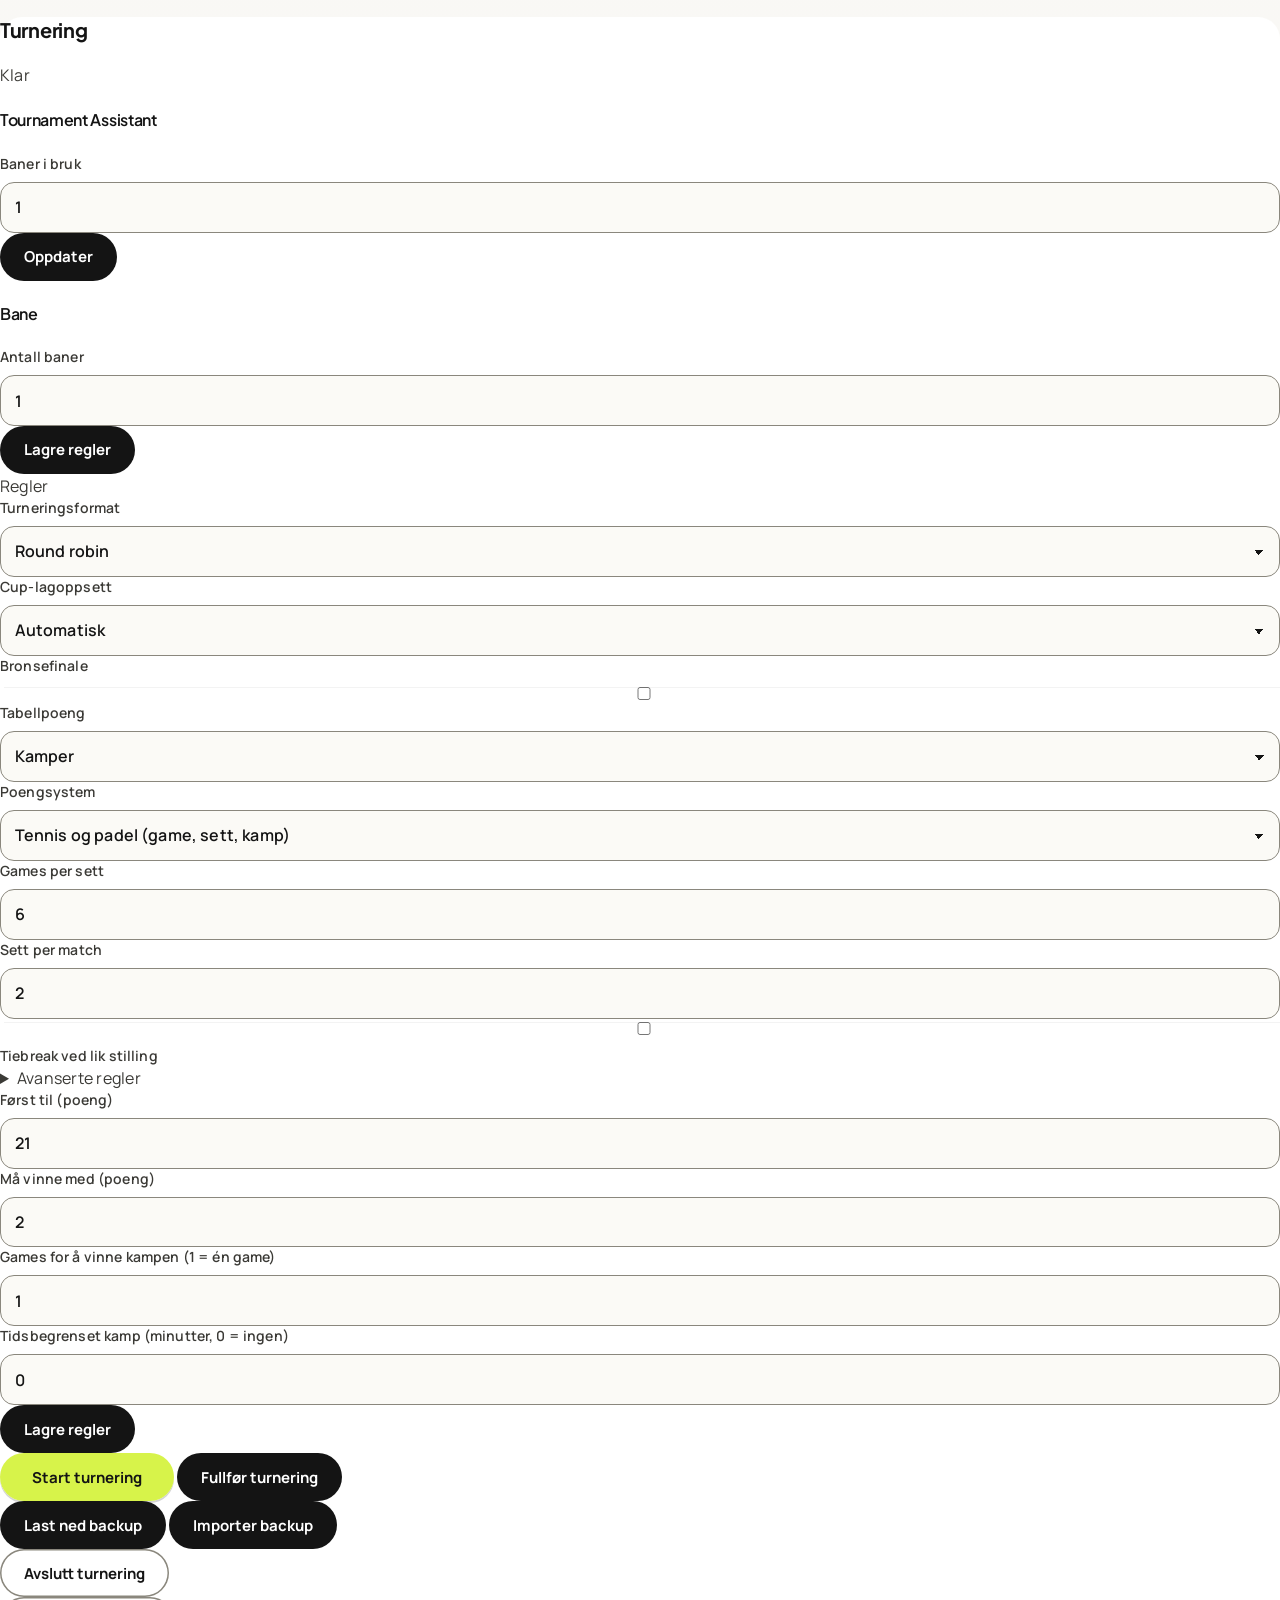
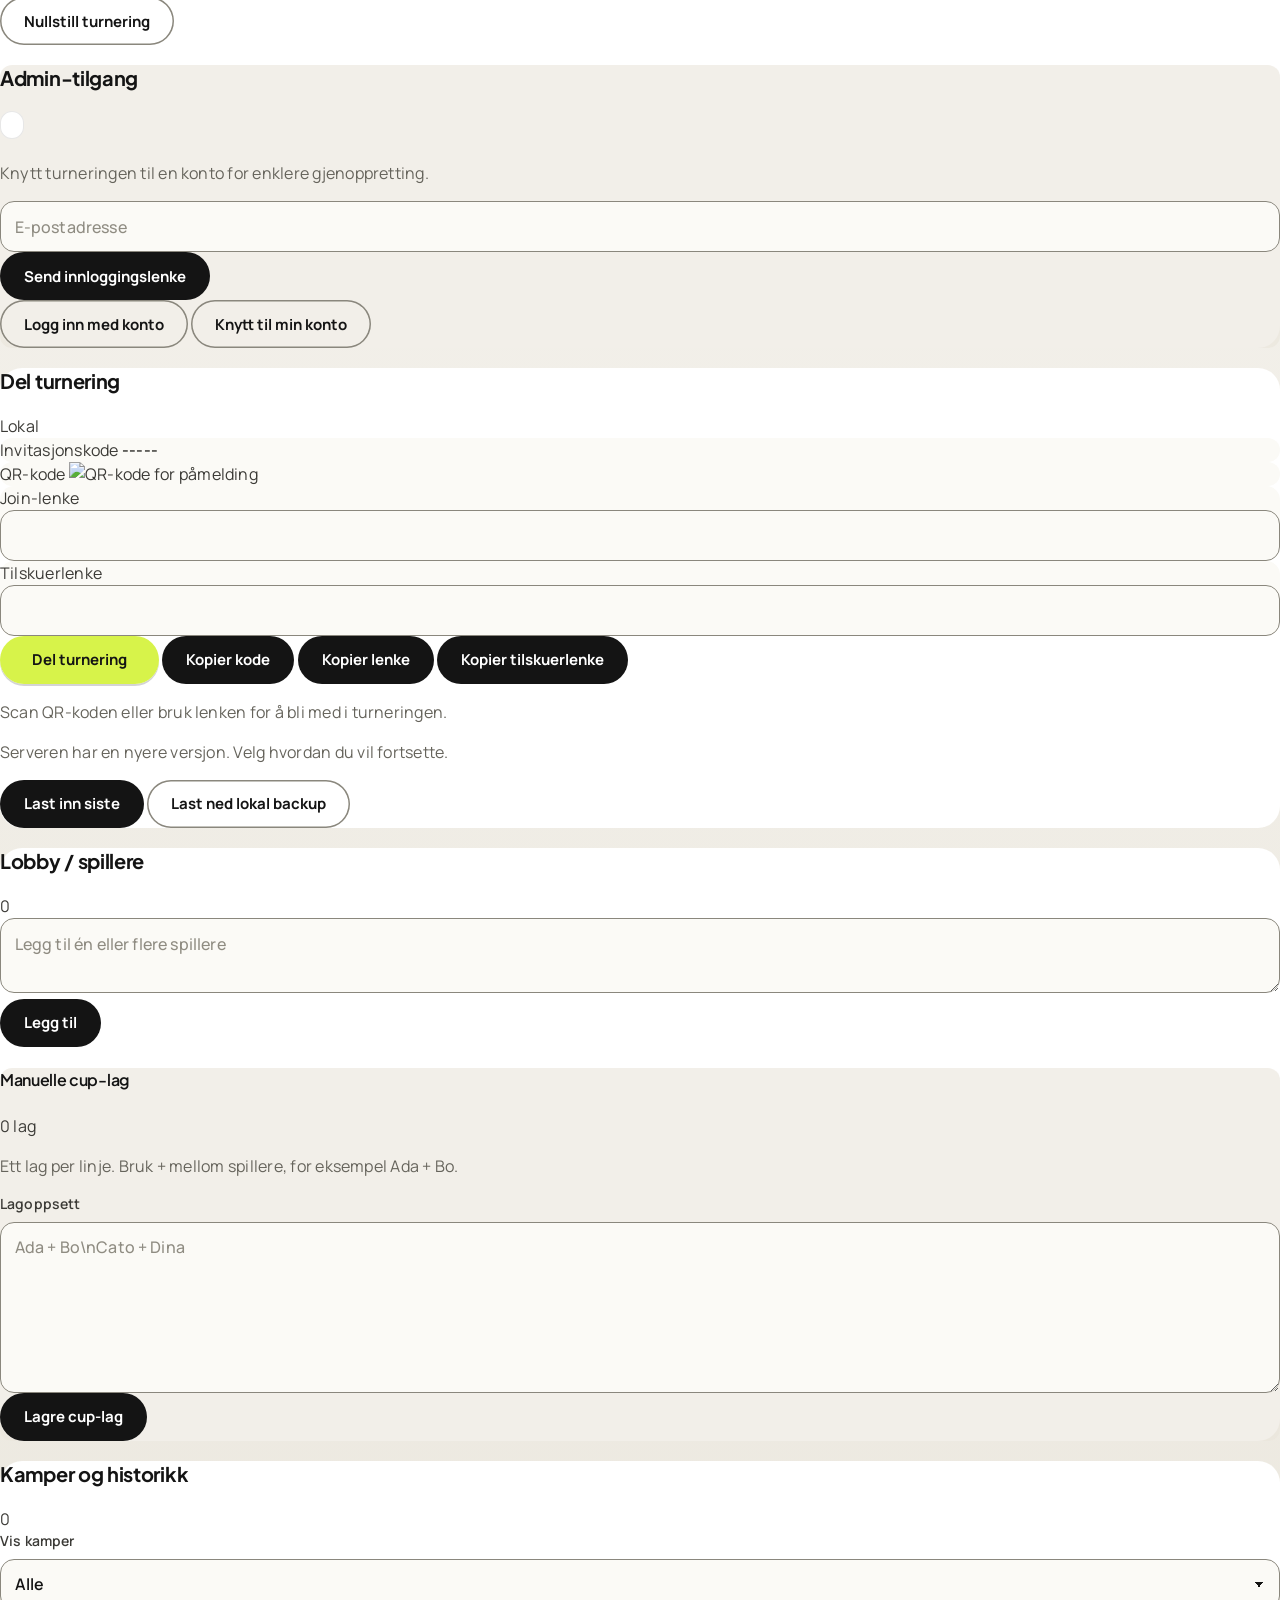
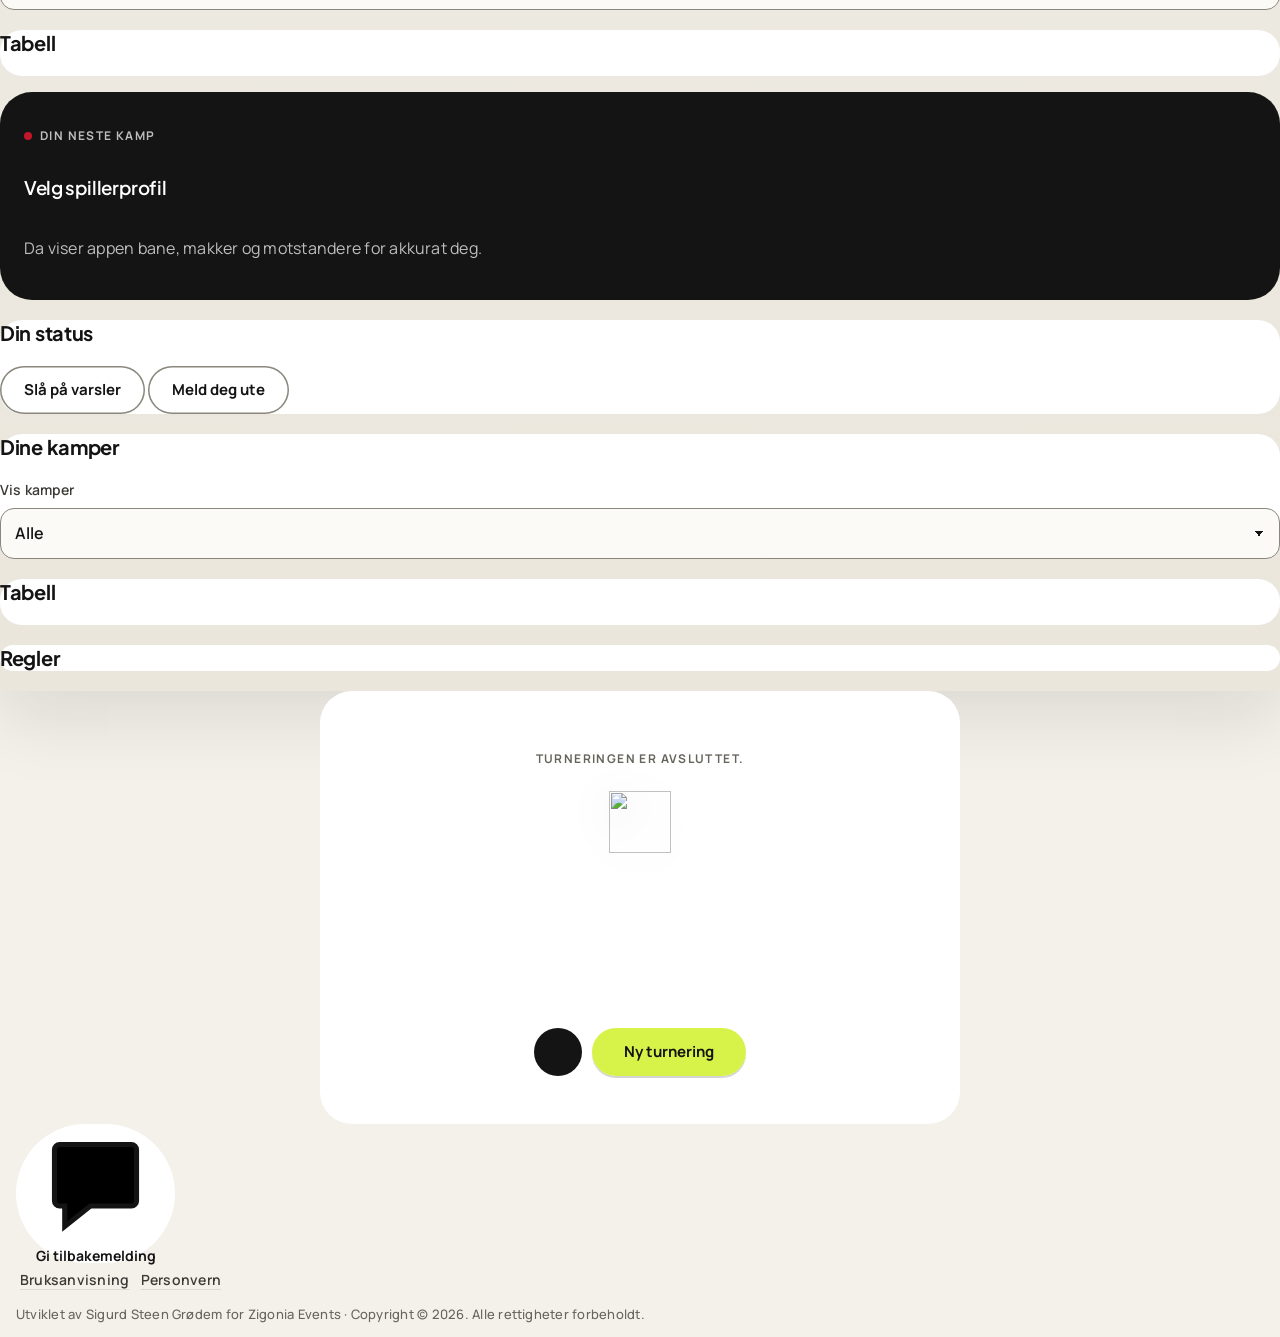
==== commit 2a8c8042: "updated footer" ====
--- a/index.html
+++ b/index.html
@@ -3,7 +3,7 @@
 
 <head>
   <meta charset="utf-8">
-  <script>(function(){try{var t=localStorage.getItem("padelstar-theme");var m=(t==="light"||t==="dark")?t:(window.matchMedia&&matchMedia("(prefers-color-scheme: light)").matches?"light":"dark");document.documentElement.dataset.theme=m}catch(e){document.documentElement.dataset.theme="dark"}})();</script>
+  <script>(function () { try { var t = localStorage.getItem("padelstar-theme"); var m = (t === "light" || t === "dark") ? t : (window.matchMedia && matchMedia("(prefers-color-scheme: light)").matches ? "light" : "dark"); document.documentElement.dataset.theme = m } catch (e) { document.documentElement.dataset.theme = "dark" } })();</script>
   <meta name="viewport" content="width=device-width, initial-scale=1">
   <meta name="theme-color" content="#0b0b0b">
   <meta name="description"
@@ -30,7 +30,7 @@
   <link rel="stylesheet" href="styles/ui-consistency.css?v=padelstar-ui-consistency-55">
   <link rel="stylesheet" href="styles/theme-toggle.css?v=padelstar-color-mode-2">
   <link rel="stylesheet" href="styles/components-v2.css?v=padelstar-components-v2-4">
-  <link rel="stylesheet" href="styles/workspace-nav.css?v=padelstar-workspace-nav-9">
+  <link rel="stylesheet" href="styles/workspace-nav.css?v=padelstar-workspace-nav-8">
   <link rel="stylesheet" href="styles/podium.css?v=padelstar-podium-6">
   <link rel="stylesheet" href="styles/create-wizard.css?v=padelstar-create-wizard-6">
   <link rel="stylesheet" href="styles/invite-code-input.css?v=padelstar-invite-code-input-2">
@@ -42,10 +42,10 @@
   <link rel="stylesheet" href="styles/captcha.css?v=padelstar-captcha-1">
   <link rel="stylesheet" href="styles/info-dialog.css?v=padelstar-info-dialog-4">
   <link rel="stylesheet" href="styles/notification-center.css?v=padelstar-notification-center-9">
-  <link rel="stylesheet" href="styles/scorer-panel.css?v=padelstar-scorer-panel-9">
+  <link rel="stylesheet" href="styles/scorer-panel.css?v=padelstar-scorer-panel-8">
   <link rel="stylesheet" href="styles/settings-rows.css?v=padelstar-settings-rows-2">
-  <link rel="stylesheet" href="styles/redesign.css?v=padelstar-redesign-6">
-  <link rel="stylesheet" href="styles/motion.css?v=padelstar-motion-3">
+  <link rel="stylesheet" href="styles/redesign.css?v=padelstar-redesign-5">
+  <link rel="stylesheet" href="styles/motion.css?v=padelstar-motion-2">
   <script>
     window.va = window.va || function () { (window.vaq = window.vaq || []).push(arguments); };
   </script>
@@ -65,7 +65,8 @@
       </div>
     </form>
   </dialog>
-  <dialog class="app-confirm-dialog captcha-dialog" id="captchaDialog" aria-labelledby="captchaTitle" aria-describedby="captchaHint">
+  <dialog class="app-confirm-dialog captcha-dialog" id="captchaDialog" aria-labelledby="captchaTitle"
+    aria-describedby="captchaHint">
     <form method="dialog" class="app-confirm-card">
       <h2 id="captchaTitle" data-i18n="captcha.title">Bekreft at du ikke er en robot</h2>
       <p id="captchaHint" class="hint" data-i18n="captcha.hint">Dette hindrer automatiske registreringer.</p>
@@ -96,7 +97,9 @@
       <div class="brand-lockup">
         <button class="brand-home-button" type="button" data-module-link="landing" aria-label="Gå til hjem"
           data-i18n-aria-label="nav.homeAria">
-          <span class="ps-logo brand-logo"><img class="logo-on-light" src="assets/brand/padelstar-logo-dark.webp" alt="Padelstar" width="919" height="180"><img class="logo-on-dark" src="assets/brand/padelstar-logo-light.webp" alt="Padelstar" width="928" height="180"></span>
+          <span class="ps-logo brand-logo"><img class="logo-on-light" src="assets/brand/padelstar-logo-dark.webp"
+              alt="Padelstar" width="928" height="180"><img class="logo-on-dark"
+              src="assets/brand/padelstar-logo-light.webp" alt="Padelstar" width="928" height="180"></span>
         </button>
         <p class="version" id="appVersion"></p>
       </div>
@@ -124,9 +127,17 @@
               data-focus-target="profileNameInput" data-i18n="nav.account">Konto</button>
             <a id="systemAdminLink" class="module-link hidden" href="admin.html" data-i18n="nav.systemAdmin">System</a>
             <div class="theme-toggle" role="group" aria-label="Fargetema" data-i18n-aria-label="theme.label">
-          <button class="theme-toggle-option" type="button" data-theme-option="light" data-theme-follows="resolved" aria-pressed="false"><svg viewBox="0 0 24 24" aria-hidden="true" focusable="false"><circle cx="12" cy="12" r="4"/><path d="M12 2v2M12 20v2M2 12h2M20 12h2M4.9 4.9l1.4 1.4M17.7 17.7l1.4 1.4M19.1 4.9l-1.4 1.4M6.3 17.7l-1.4 1.4"/></svg><span data-i18n="theme.light">Lys</span></button>
-          <button class="theme-toggle-option" type="button" data-theme-option="dark" data-theme-follows="resolved" aria-pressed="false"><svg viewBox="0 0 24 24" aria-hidden="true" focusable="false"><path d="M20 14.5A8.5 8.5 0 0 1 9.5 4a7.5 7.5 0 1 0 10.5 10.5z"/></svg><span data-i18n="theme.dark">Mørk</span></button>
-        </div>
+              <button class="theme-toggle-option" type="button" data-theme-option="light" data-theme-follows="resolved"
+                aria-pressed="false"><svg viewBox="0 0 24 24" aria-hidden="true" focusable="false">
+                  <circle cx="12" cy="12" r="4" />
+                  <path
+                    d="M12 2v2M12 20v2M2 12h2M20 12h2M4.9 4.9l1.4 1.4M17.7 17.7l1.4 1.4M19.1 4.9l-1.4 1.4M6.3 17.7l-1.4 1.4" />
+                </svg><span data-i18n="theme.light">Lys</span></button>
+              <button class="theme-toggle-option" type="button" data-theme-option="dark" data-theme-follows="resolved"
+                aria-pressed="false"><svg viewBox="0 0 24 24" aria-hidden="true" focusable="false">
+                  <path d="M20 14.5A8.5 8.5 0 0 1 9.5 4a7.5 7.5 0 1 0 10.5 10.5z" />
+                </svg><span data-i18n="theme.dark">Mørk</span></button>
+            </div>
             <button id="tvModeMenuButton" class="module-link" type="button" data-action="tv-mode"
               data-i18n="actions.tvMode">TV Mode</button>
           </nav>
@@ -151,11 +162,22 @@
           </div>
         </div>
         <div class="theme-toggle" role="group" aria-label="Fargetema" data-i18n-aria-label="theme.label">
-          <button class="theme-toggle-option" type="button" data-theme-option="light" data-theme-follows="resolved" aria-pressed="false"><svg viewBox="0 0 24 24" aria-hidden="true" focusable="false"><circle cx="12" cy="12" r="4"/><path d="M12 2v2M12 20v2M2 12h2M20 12h2M4.9 4.9l1.4 1.4M17.7 17.7l1.4 1.4M19.1 4.9l-1.4 1.4M6.3 17.7l-1.4 1.4"/></svg><span data-i18n="theme.light">Lys</span></button>
-          <button class="theme-toggle-option" type="button" data-theme-option="dark" data-theme-follows="resolved" aria-pressed="false"><svg viewBox="0 0 24 24" aria-hidden="true" focusable="false"><path d="M20 14.5A8.5 8.5 0 0 1 9.5 4a7.5 7.5 0 1 0 10.5 10.5z"/></svg><span data-i18n="theme.dark">Mørk</span></button>
-        </div>
-        <button class="notification-bell hidden" id="notificationBellButton" type="button" aria-label="Varsler" data-i18n-aria-label="notifications.center.open">
-          <svg viewBox="0 0 24 24" aria-hidden="true" focusable="false"><path d="M6 17h12l-1.5-2V10a4.5 4.5 0 0 0-9 0v5L6 17zm4 2a2 2 0 0 0 4 0" /></svg>
+          <button class="theme-toggle-option" type="button" data-theme-option="light" data-theme-follows="resolved"
+            aria-pressed="false"><svg viewBox="0 0 24 24" aria-hidden="true" focusable="false">
+              <circle cx="12" cy="12" r="4" />
+              <path
+                d="M12 2v2M12 20v2M2 12h2M20 12h2M4.9 4.9l1.4 1.4M17.7 17.7l1.4 1.4M19.1 4.9l-1.4 1.4M6.3 17.7l-1.4 1.4" />
+            </svg><span data-i18n="theme.light">Lys</span></button>
+          <button class="theme-toggle-option" type="button" data-theme-option="dark" data-theme-follows="resolved"
+            aria-pressed="false"><svg viewBox="0 0 24 24" aria-hidden="true" focusable="false">
+              <path d="M20 14.5A8.5 8.5 0 0 1 9.5 4a7.5 7.5 0 1 0 10.5 10.5z" />
+            </svg><span data-i18n="theme.dark">Mørk</span></button>
+        </div>
+        <button class="notification-bell hidden" id="notificationBellButton" type="button" aria-label="Varsler"
+          data-i18n-aria-label="notifications.center.open">
+          <svg viewBox="0 0 24 24" aria-hidden="true" focusable="false">
+            <path d="M6 17h12l-1.5-2V10a4.5 4.5 0 0 0-9 0v5L6 17zm4 2a2 2 0 0 0 4 0" />
+          </svg>
           <span class="notification-bell-badge hidden" id="notificationBellBadge">0</span>
         </button>
         <div class="status-pill" id="connectionStatus" aria-live="polite">Lokal</div>
@@ -187,17 +209,18 @@
             <input class="home-join-input" id="homeJoinCode" name="homeJoinCode" type="text" inputmode="text"
               autocomplete="off" autocapitalize="characters" autocorrect="off" spellcheck="false" maxlength="200"
               placeholder="KODE" data-i18n-placeholder="home.joinPlaceholder" aria-describedby="homeJoinHint">
-            <p class="home-join-hint" id="homeJoinHint" data-i18n="home.joinHint" aria-live="polite">Lim inn koden eller lenken du fikk fra arrangøren.</p>
+            <p class="home-join-hint" id="homeJoinHint" data-i18n="home.joinHint" aria-live="polite">Lim inn koden eller
+              lenken du fikk fra arrangøren.</p>
             <button class="ps-btn ps-btn--ball ps-btn--lg ps-btn--block home-join-submit" type="submit">
               <span data-i18n="nav.join">Bli med</span><span class="ps-arrow" aria-hidden="true">→</span>
             </button>
           </form>
 
           <div class="landing-actions home-actions" aria-label="Startvalg" data-i18n-aria-label="nav.startChoicesAria">
-            <button class="ps-btn ps-btn--ink ps-btn--lg ps-btn--block landing-cta" type="button" data-module-link="setup-admin"
-              data-i18n="actions.createTournament">Opprett turnering</button>
-            <button class="ps-btn ps-btn--ghost ps-btn--lg landing-cta landing-cta-secondary" type="button" data-module-link="account"
-              data-focus-target="profileNameInput" data-i18n="nav.account">Konto</button>
+            <button class="ps-btn ps-btn--ink ps-btn--lg ps-btn--block landing-cta" type="button"
+              data-module-link="setup-admin" data-i18n="actions.createTournament">Opprett turnering</button>
+            <button class="ps-btn ps-btn--ghost ps-btn--lg landing-cta landing-cta-secondary" type="button"
+              data-module-link="account" data-focus-target="profileNameInput" data-i18n="nav.account">Konto</button>
           </div>
           <p class="hero-account-hint" data-i18n="hero.accountOptionalHint">Konto er valgfritt for å spille, men gir
             historikk og statistikk.</p>
@@ -227,7 +250,14 @@
         </div>
         <section class="landing-features" aria-label="Padelstar-funksjoner" data-i18n-aria-label="hero.featuresAria">
           <article class="landing-feature-card has-photo">
-            <figure class="ps-photo landing-feature-photo"><picture><source type="image/webp" srcset="assets/photos/rackets-net-800.webp 800w, assets/photos/rackets-net-1600.webp 1600w" sizes="(min-width: 900px) 40vw, 100vw"><img src="assets/photos/rackets-net-1200.jpg" alt="" width="900" height="1200" loading="lazy" decoding="async"></picture></figure>
+            <figure class="ps-photo landing-feature-photo">
+              <picture>
+                <source type="image/webp"
+                  srcset="assets/photos/rackets-net-800.webp 800w, assets/photos/rackets-net-1600.webp 1600w"
+                  sizes="(min-width: 900px) 40vw, 100vw"><img src="assets/photos/rackets-net-1200.jpg" alt=""
+                  width="900" height="1200" loading="lazy" decoding="async">
+              </picture>
+            </figure>
             <svg class="feature-icon" viewBox="0 0 24 24" aria-hidden="true" focusable="false">
               <path d="M7 4h10v4a5 5 0 0 1-10 0V4Zm5 9v4m-4 3h8m-6-3h4M7 6H4v2a4 4 0 0 0 4 4m9-6h3v2a4 4 0 0 1-4 4" />
             </svg>
@@ -235,7 +265,14 @@
             <p data-i18n="hero.featureOneText">Opprett og organiser kamper uten unødvendig administrasjon.</p>
           </article>
           <article class="landing-feature-card has-photo">
-            <figure class="ps-photo landing-feature-photo"><picture><source type="image/webp" srcset="assets/photos/players-duo-800.webp 800w, assets/photos/players-duo-1600.webp 1600w" sizes="(min-width: 900px) 40vw, 100vw"><img src="assets/photos/players-duo-1200.jpg" alt="" width="1200" height="800" loading="lazy" decoding="async"></picture></figure>
+            <figure class="ps-photo landing-feature-photo">
+              <picture>
+                <source type="image/webp"
+                  srcset="assets/photos/players-duo-800.webp 800w, assets/photos/players-duo-1600.webp 1600w"
+                  sizes="(min-width: 900px) 40vw, 100vw"><img src="assets/photos/players-duo-1200.jpg" alt=""
+                  width="1200" height="800" loading="lazy" decoding="async">
+              </picture>
+            </figure>
             <svg class="feature-icon" viewBox="0 0 24 24" aria-hidden="true" focusable="false">
               <circle cx="9" cy="8" r="3" />
               <circle cx="17" cy="9" r="2.5" />
@@ -245,7 +282,14 @@
             <p data-i18n="hero.featureTwoText">Del en kode og la spillerne koble seg på fra egne enheter.</p>
           </article>
           <article class="landing-feature-card has-photo">
-            <figure class="ps-photo landing-feature-photo"><picture><source type="image/webp" srcset="assets/photos/serve-floodlight-800.webp 800w, assets/photos/serve-floodlight-1600.webp 1600w" sizes="(min-width: 900px) 40vw, 100vw"><img src="assets/photos/serve-floodlight-1200.jpg" alt="" width="800" height="1200" loading="lazy" decoding="async"></picture></figure>
+            <figure class="ps-photo landing-feature-photo">
+              <picture>
+                <source type="image/webp"
+                  srcset="assets/photos/serve-floodlight-800.webp 800w, assets/photos/serve-floodlight-1600.webp 1600w"
+                  sizes="(min-width: 900px) 40vw, 100vw"><img src="assets/photos/serve-floodlight-1200.jpg" alt=""
+                  width="800" height="1200" loading="lazy" decoding="async">
+              </picture>
+            </figure>
             <svg class="feature-icon" viewBox="0 0 24 24" aria-hidden="true" focusable="false">
               <path d="M4 19V5m0 14h17" />
               <path d="M8 16v-4m4 4V8m4 8v-7m4 7V5" />
@@ -335,7 +379,9 @@
               <span data-i18n="profile.name">Visningsnavn</span>
               <input id="profileNameInput" name="profileName" type="text" maxlength="64" autocomplete="name"
                 data-i18n-placeholder="profile.namePlaceholder" placeholder="Navnet ditt">
-              <small class="field-hint" data-i18n="profile.nameHint">Dette navnet (eller kallenavnet ditt) fylles inn når du blir med i en turnering. Har du et vanlig navn, legg til første bokstav i etternavnet, for eksempel «Anna K.».</small>
+              <small class="field-hint" data-i18n="profile.nameHint">Dette navnet (eller kallenavnet ditt) fylles inn
+                når du blir med i en turnering. Har du et vanlig navn, legg til første bokstav i etternavnet, for
+                eksempel «Anna K.».</small>
             </label>
             <!-- players have no colour of their own in 1.0; the picker stays (hidden) so a saved choice is kept -->
             <div class="hidden">
@@ -370,7 +416,8 @@
           <div class="panel-heading">
             <h3 data-i18n="profile.finishedTournaments">Avsluttede turneringer</h3>
           </div>
-          <p class="hint" data-i18n="profile.finishedTournamentsHint">Åpne en avsluttet turnering for å korrigere et resultat. Statistikken oppdateres.</p>
+          <p class="hint" data-i18n="profile.finishedTournamentsHint">Åpne en avsluttet turnering for å korrigere et
+            resultat. Statistikken oppdateres.</p>
           <div id="finishedTournamentsList"></div>
           <div class="panel hidden" id="accountSettingsPanel">
             <div class="panel-heading">
@@ -399,11 +446,15 @@
               <h3 id="appearanceTitle" data-i18n="theme.title">Utseende</h3>
             </div>
           </div>
-          <p class="hint" data-i18n="theme.hint">Velg lys eller mørk drakt, eller la Padelstar følge enheten din. Valget gjelder bare denne enheten.</p>
+          <p class="hint" data-i18n="theme.hint">Velg lys eller mørk drakt, eller la Padelstar følge enheten din. Valget
+            gjelder bare denne enheten.</p>
           <div class="theme-choice" role="group" aria-label="Fargetema" data-i18n-aria-label="theme.label">
-            <button class="theme-toggle-option" type="button" data-theme-option="system" aria-pressed="false" data-i18n="theme.system">Følg enheten</button>
-            <button class="theme-toggle-option" type="button" data-theme-option="light" aria-pressed="false" data-i18n="theme.light">Lys</button>
-            <button class="theme-toggle-option" type="button" data-theme-option="dark" aria-pressed="false" data-i18n="theme.dark">Mørk</button>
+            <button class="theme-toggle-option" type="button" data-theme-option="system" aria-pressed="false"
+              data-i18n="theme.system">Følg enheten</button>
+            <button class="theme-toggle-option" type="button" data-theme-option="light" aria-pressed="false"
+              data-i18n="theme.light">Lys</button>
+            <button class="theme-toggle-option" type="button" data-theme-option="dark" aria-pressed="false"
+              data-i18n="theme.dark">Mørk</button>
           </div>
         </section>
         <section class="panel notification-settings-panel" aria-labelledby="notificationSettingsTitle">
@@ -413,14 +464,17 @@
               <h3 id="notificationSettingsTitle" data-i18n="notifications.settings.title">Varsler</h3>
             </div>
           </div>
-          <p class="hint" data-i18n="notifications.settings.hint">Velg hva som skjer når noe nytt skjer i turneringen din, for eksempel når kampen din er klar.</p>
+          <p class="hint" data-i18n="notifications.settings.hint">Velg hva som skjer når noe nytt skjer i turneringen
+            din, for eksempel når kampen din er klar.</p>
           <label class="notification-setting-row">
             <input type="checkbox" role="switch" class="switch" id="notificationSettingsVibration" checked>
             <span data-i18n="notifications.settings.vibration">Vibrasjon ved varsler</span>
           </label>
-          <p class="hint hidden" id="notificationSettingsVibrationHint" data-i18n="notifications.settings.vibrationUnsupported">Vibrasjon støttes ikke på denne enheten.</p>
+          <p class="hint hidden" id="notificationSettingsVibrationHint"
+            data-i18n="notifications.settings.vibrationUnsupported">Vibrasjon støttes ikke på denne enheten.</p>
           <h4 class="notification-settings-subtitle" data-i18n="notifications.push.title">Push-varsler</h4>
-          <p class="hint" data-i18n="notifications.push.hint">Velg hvilke meldinger du vil ha når appen er lukket. Valget gjelder denne enheten, og serveren følger det før meldingen sendes.</p>
+          <p class="hint" data-i18n="notifications.push.hint">Velg hvilke meldinger du vil ha når appen er lukket.
+            Valget gjelder denne enheten, og serveren følger det før meldingen sendes.</p>
           <label class="notification-setting-row">
             <input type="checkbox" role="switch" class="switch" id="pushPrefMatch" checked>
             <span data-i18n="notifications.push.match">Kampen min er klar, ny runde</span>
@@ -443,11 +497,18 @@
       <section class="setup-panel app-module hidden" id="setupAdminView" data-module="setup-admin"
         aria-labelledby="setupAdminTitle">
         <div class="setup-intro-panel">
-          <figure class="ps-photo setup-photo"><picture><source type="image/webp" srcset="assets/photos/ready-stance-800.webp 800w, assets/photos/ready-stance-1600.webp 1600w" sizes="(min-width: 900px) 40vw, 100vw"><img src="assets/photos/ready-stance-1200.jpg" alt="" width="800" height="1200" loading="lazy" decoding="async"></picture>
+          <figure class="ps-photo setup-photo">
+            <picture>
+              <source type="image/webp"
+                srcset="assets/photos/ready-stance-800.webp 800w, assets/photos/ready-stance-1600.webp 1600w"
+                sizes="(min-width: 900px) 40vw, 100vw"><img src="assets/photos/ready-stance-1200.jpg" alt="" width="800"
+                height="1200" loading="lazy" decoding="async">
+            </picture>
             <figcaption class="ps-photo__caption setup-photo-caption">
               <p class="eyebrow" data-i18n="setup.createEyebrow">Opprett</p>
               <h2 id="setupAdminTitle" data-i18n="setup.newTournament">Ny turnering</h2>
-              <p class="hint" data-i18n="setup.createDescription">Konfigurer din turnering raskt. Sett opp baner, opprett
+              <p class="hint" data-i18n="setup.createDescription">Konfigurer din turnering raskt. Sett opp baner,
+                opprett
                 spillerlister manuelt, eller la spillere bli med selv med en invitasjonskode.</p>
             </figcaption>
           </figure>
@@ -619,7 +680,13 @@
       <section class="setup-panel app-module hidden" id="setupPlayerView" data-module="setup-player"
         aria-labelledby="setupPlayerTitle">
         <div class="setup-intro-panel">
-          <figure class="ps-photo setup-photo"><picture><source type="image/webp" srcset="assets/photos/player-balls-800.webp 800w, assets/photos/player-balls-1600.webp 1600w" sizes="(min-width: 900px) 40vw, 100vw"><img src="assets/photos/player-balls-1200.jpg" alt="" width="800" height="1200" loading="lazy" decoding="async"></picture>
+          <figure class="ps-photo setup-photo">
+            <picture>
+              <source type="image/webp"
+                srcset="assets/photos/player-balls-800.webp 800w, assets/photos/player-balls-1600.webp 1600w"
+                sizes="(min-width: 900px) 40vw, 100vw"><img src="assets/photos/player-balls-1200.jpg" alt="" width="800"
+                height="1200" loading="lazy" decoding="async">
+            </picture>
             <figcaption class="ps-photo__caption setup-photo-caption">
               <p class="eyebrow" data-i18n="setup.joinEyebrow">Bli med</p>
               <h2 id="setupPlayerTitle" data-i18n="setup.joinTitle">Bli med i turnering</h2>
@@ -633,14 +700,15 @@
             <span data-i18n="share.inviteCode">Invitasjonskode</span>
             <!-- the same field as the join card on home: one wide box, a code or a pasted join link (app/invite-code-input.js) -->
             <input name="inviteCode" type="text" class="home-join-input invite-code-input" inputmode="text" required
-              minlength="8" maxlength="200" autocomplete="off" autocapitalize="characters" autocorrect="off" spellcheck="false"
-              placeholder="KODE" data-i18n-placeholder="home.joinPlaceholder">
+              minlength="8" maxlength="200" autocomplete="off" autocapitalize="characters" autocorrect="off"
+              spellcheck="false" placeholder="KODE" data-i18n-placeholder="home.joinPlaceholder">
           </label>
           <label>
             <span data-i18n="common.name">Navn</span>
             <input name="playerName" type="text" placeholder="Skriv navnet ditt" maxlength="64" autocomplete="name"
               required data-i18n-placeholder="setup.playerNamePlaceholder">
-            <small class="field-hint" data-i18n="setup.nameHint">Har du et vanlig navn? Legg til første bokstav i etternavnet, for eksempel «Anna K.». Da kan ikke navnet ditt forveksles med en annen.</small>
+            <small class="field-hint" data-i18n="setup.nameHint">Har du et vanlig navn? Legg til første bokstav i
+              etternavnet, for eksempel «Anna K.». Da kan ikke navnet ditt forveksles med en annen.</small>
           </label>
           <div class="hidden">
             <span data-i18n="setup.chooseColor">Velg farge</span>
@@ -677,38 +745,60 @@
             <span id="roleIndicator" class="role-indicator" data-i18n="role.spectator">Tilskuer</span>
             <button class="ghost danger-button hidden" id="leaveSessionButton" type="button"
               data-i18n="actions.leaveTournament">Forlat turnering</button>
-            <span class="ps-logo ps-logo--lg tv-mode-logo"><img class="logo-on-light" src="assets/brand/padelstar-logo-dark.webp" alt="Padelstar" width="919" height="180"><img class="logo-on-dark" src="assets/brand/padelstar-logo-light.webp" alt="Padelstar" width="928" height="180"></span>
+            <span class="ps-logo ps-logo--lg tv-mode-logo"><img class="logo-on-light"
+                src="assets/brand/padelstar-logo-dark.webp" alt="Padelstar" width="928" height="180"><img
+                class="logo-on-dark" src="assets/brand/padelstar-logo-light.webp" alt="Padelstar" width="928"
+                height="180"></span>
           </div>
         </div>
         <div class="expiry-notice hidden" id="expiryNotice" role="status">
           <p id="expiryNoticeText"></p>
-          <button class="primary" type="button" id="expiryResumeButton" data-i18n="expiry.resume">Fortsett turneringen</button>
+          <button class="primary" type="button" id="expiryResumeButton" data-i18n="expiry.resume">Fortsett
+            turneringen</button>
         </div>
 
         <div class="workspace-body">
           <nav class="workspace-rail hidden" id="workspaceRail" aria-label="Turneringsnavigasjon">
-            <button type="button" class="workspace-rail-item" data-rail-target="lobby">
-              <svg class="workspace-rail-icon" viewBox="0 0 24 24" aria-hidden="true" focusable="false"><path d="M12 15V3M7 8l5-5 5 5"/><path d="M5 13v6a2 2 0 0 0 2 2h10a2 2 0 0 0 2-2v-6"/></svg>
+            <button type="button" class="workspace-rail-item hidden" data-rail-target="lobby">
+              <svg class="workspace-rail-icon" viewBox="0 0 24 24" aria-hidden="true" focusable="false">
+                <path d="M12 15V3M7 8l5-5 5 5" />
+                <path d="M5 13v6a2 2 0 0 0 2 2h10a2 2 0 0 0 2-2v-6" />
+              </svg>
               <span class="workspace-rail-label" data-i18n="common.lobby">Lobby</span>
             </button>
-            <button type="button" class="workspace-rail-item" data-rail-target="players">
-              <svg class="workspace-rail-icon" viewBox="0 0 24 24" aria-hidden="true" focusable="false"><circle cx="9" cy="8" r="3.2"/><path d="M3 20c.7-3.2 3-5 6-5s5.3 1.8 6 5"/><circle cx="17" cy="9" r="2.6"/><path d="M16 14.6c2.6-.2 4.4 1.4 5 4.4"/></svg>
-              <span class="workspace-rail-label" data-i18n="admin.players">Spillere</span>
+            <button type="button" class="workspace-rail-item" data-rail-target="control">
+              <svg class="workspace-rail-icon" viewBox="0 0 24 24" aria-hidden="true" focusable="false">
+                <path d="M3 11l9-7 9 7" />
+                <path d="M5 10v10h14V10" />
+              </svg>
+              <span class="workspace-rail-label" data-i18n="admin.control">Styring</span>
             </button>
             <button type="button" class="workspace-rail-item" data-rail-target="matches">
-              <svg class="workspace-rail-icon" viewBox="0 0 24 24" aria-hidden="true" focusable="false"><rect x="3" y="4" width="18" height="16" rx="3"/><path d="M12 4v16M3 12h18"/></svg>
+              <svg class="workspace-rail-icon" viewBox="0 0 24 24" aria-hidden="true" focusable="false">
+                <rect x="3" y="4" width="18" height="16" rx="3" />
+                <path d="M12 4v16M3 12h18" />
+              </svg>
               <span class="workspace-rail-label" data-i18n="admin.matches">Kamper</span>
             </button>
             <button type="button" class="workspace-rail-item" data-rail-target="standings">
-              <svg class="workspace-rail-icon" viewBox="0 0 24 24" aria-hidden="true" focusable="false"><path d="M6 20V10M12 20V4M18 20v-7"/></svg>
-              <span class="workspace-rail-label" data-standings-label data-i18n="common.standings">Tabell</span>
+              <svg class="workspace-rail-icon" viewBox="0 0 24 24" aria-hidden="true" focusable="false">
+                <path d="M6 20V10M12 20V4M18 20v-7" />
+              </svg>
+              <span class="workspace-rail-label" data-i18n="common.standings">Tabell</span>
             </button>
             <button type="button" class="workspace-rail-item hidden" data-rail-target="player">
-              <svg class="workspace-rail-icon" viewBox="0 0 24 24" aria-hidden="true" focusable="false"><circle cx="12" cy="8" r="3.5"/><path d="M5 20c.9-3.6 3.6-5.5 7-5.5s6.1 1.9 7 5.5"/></svg>
-              <span class="workspace-rail-label" data-i18n="nav.myView">Min side</span>
+              <svg class="workspace-rail-icon" viewBox="0 0 24 24" aria-hidden="true" focusable="false">
+                <circle cx="12" cy="8" r="3.5" />
+                <path d="M5 20c.9-3.6 3.6-5.5 7-5.5s6.1 1.9 7 5.5" />
+              </svg>
+              <span class="workspace-rail-label" data-i18n="nav.player">Spiller</span>
             </button>
-            <button type="button" class="workspace-rail-item workspace-rail-tv" id="tvModeRailButton" data-action="tv-mode">
-              <svg class="workspace-rail-icon" viewBox="0 0 24 24" aria-hidden="true" focusable="false"><rect x="3" y="5" width="18" height="12" rx="2"/><path d="M8 21h8M12 17v4"/></svg>
+            <button type="button" class="workspace-rail-item workspace-rail-tv" id="tvModeRailButton"
+              data-action="tv-mode">
+              <svg class="workspace-rail-icon" viewBox="0 0 24 24" aria-hidden="true" focusable="false">
+                <rect x="3" y="5" width="18" height="12" rx="2" />
+                <path d="M8 21h8M12 17v4" />
+              </svg>
               <span class="workspace-rail-label" data-i18n="actions.tvMode">TV Mode</span>
             </button>
           </nav>
@@ -718,26 +808,93 @@
             <section class="view-grid" data-section="admin">
               <div class="admin-subtabs wide" role="tablist" aria-label="Adminseksjoner"
                 data-i18n-aria-label="admin.sectionsAria">
-                <button class="subtab active" type="button" role="tab" aria-selected="true" data-admin-panel="lobby"
+                <button class="subtab" type="button" role="tab" aria-selected="false" data-admin-panel="lobby"
                   data-i18n="common.lobby">Lobby</button>
-                <button class="subtab" type="button" role="tab" aria-selected="false" data-admin-panel="players"
-                  data-i18n="admin.players">Spillere</button>
+                <button class="subtab active" type="button" role="tab" aria-selected="true" data-admin-panel="control"
+                  data-i18n="admin.control">Styring</button>
                 <button class="subtab" type="button" role="tab" aria-selected="false" data-admin-panel="matches"
                   data-i18n="admin.matches">Kamper</button>
                 <button class="subtab" type="button" role="tab" aria-selected="false" data-admin-panel="standings"
-                  data-standings-label data-i18n="common.standings">Tabell</button>
+                  data-i18n="common.standings">Tabell</button>
               </div>
 
-              <!-- Lobby (4.2): status first, then Del turnering, Spillere, Regler, Banekø, and the tournament actions. -->
               <div class="panel lobby-wrap">
-                <div class="admin-panel lobby-panel" id="lobbyPanel" data-admin-panel-section="lobby">
+                <div class="admin-panel lobby-panel hidden" id="lobbyPanel" data-admin-panel-section="lobby">
+                  <div class="lobby-header">
+                    <h3 data-i18n="tournament.lobbyHeadline">Del koden og fyll spillerlisten.</h3>
+                    <p id="lobbyReadiness"></p>
+                  </div>
+                  <div class="lobby-grid">
+                    <div class="share-details">
+                      <div>
+                        <span data-i18n="share.inviteCode">Invitasjonskode</span>
+                        <strong id="lobbyInviteCode">-----</strong>
+                      </div>
+                      <div class="qr-card">
+                        <span data-i18n="share.qrCode">QR-kode</span>
+                        <img id="lobbyQrCode" src="" alt="QR-kode for påmelding" width="150" height="150"
+                          data-i18n-alt="share.qrCodeAlt">
+                      </div>
+                      <div>
+                        <span data-i18n="share.joinLink">Join-lenke</span>
+                        <input id="lobbyJoinLink" type="text" readonly value="">
+                      </div>
+                    </div>
+                    <div class="lobby-players-card">
+                      <div class="panel-heading">
+                        <h3 data-i18n="admin.lobbyPlayers">Lobby / spillere</h3>
+                      </div>
+                      <ul class="compact-list" id="lobbyPlayersList"></ul>
+                      <form class="inline-form lobby-add-form" id="lobbyAddPlayerForm">
+                        <textarea name="playerName" rows="2" maxlength="2048"
+                          placeholder="Legg til én eller flere spillere" autocomplete="off"
+                          aria-label="Legg til spillere" data-i18n-placeholder="admin.addPlayersPlaceholder"
+                          data-i18n-aria-label="lobby.addPlayers" required></textarea>
+                        <button class="secondary" type="submit" data-i18n="actions.add">Legg til</button>
+                      </form>
+                    </div>
+                    <div class="lobby-invite-card hidden" id="lobbyInviteCard">
+                      <div class="panel-heading">
+                        <h3 data-i18n="invitations.title">Inviter med e-post</h3>
+                      </div>
+                      <p class="hint" data-i18n="invitations.hint">Personen ser invitasjonen når vedkommende logger inn
+                        med denne e-postadressen. Ingen plass reserveres før vedkommende blir med.</p>
+                      <form class="inline-form" id="lobbyInviteForm">
+                        <input name="email" type="email" maxlength="200" autocomplete="off" required
+                          placeholder="navn@eksempel.no" aria-label="E-postadresse"
+                          data-i18n-aria-label="invitations.email">
+                        <button class="secondary" type="submit" data-i18n="invitations.send">Send invitasjon</button>
+                      </form>
+                      <ul class="compact-list" id="lobbyInvitationsList"></ul>
+                    </div>
+                    <div class="lobby-courts-card">
+                      <form class="court-names-form" id="lobbyCourtNamesForm">
+                        <div class="panel-heading">
+                          <h3 data-i18n="lobby.courts">Baner</h3>
+                          <label class="court-count-control">
+                            <span data-i18n="setup.courtCount">Antall baner</span>
+                            <input name="courtCount" type="number" min="1" max="12" value="1" required>
+                          </label>
+                        </div>
+                        <div class="court-names-list" id="lobbyCourtNamesList"></div>
+                        <button class="secondary" type="submit" data-i18n="lobby.saveCourts">Lagre baner</button>
+                      </form>
+                    </div>
+                  </div>
+                  <div class="lobby-actions">
+                    <button class="primary" id="lobbyStartButton" type="button"
+                      data-i18n="actions.startTournament">Start
+                      turnering</button>
+                    <button class="ghost" id="lobbySkipButton" type="button" data-i18n="admin.control">Styring</button>
+                  </div>
+                </div>
+              </div>
+
+              <div class="panel command-panel">
+                <div class="admin-panel" data-admin-panel-section="control">
                   <div class="panel-heading">
                     <h3 data-i18n="nav.tournament">Turnering</h3>
                     <span id="tournamentStatus">Klar</span>
-                  </div>
-                  <div class="lobby-header">
-                    <h3 data-i18n="tournament.lobbyHeadline">Del koden og fyll spillerlisten.</h3>
-                    <p id="lobbyReadiness"></p>
                   </div>
                   <div class="live-overview" id="adminLiveOverview"></div>
                   <section class="tournament-assistant hidden" id="tournamentAssistant" aria-live="polite">
@@ -746,104 +903,27 @@
                     </div>
                     <ul id="tournamentAssistantFindings"></ul>
                   </section>
-                  <div class="lobby-actions">
-                    <button class="primary" id="lobbyStartButton" type="button" data-i18n="actions.startTournament">Start
-                      turnering</button>
-                  </div>
-                </div>
-              </div>
-
-              <div class="panel share-panel">
-                <div class="admin-panel admin-integrated-panel" data-admin-panel-section="lobby">
-                  <div class="panel-heading">
-                    <h3 data-i18n="share.title">Del turnering</h3>
-                    <span data-i18n="localPwa">Lokal</span>
-                  </div>
-                  <div class="share-details">
-                    <div>
-                      <span data-i18n="share.inviteCode">Invitasjonskode</span>
-                      <strong id="adminInviteCode">-----</strong>
+                  <div class="court-queue" id="courtQueue"></div>
+                  <div class="status-grid" id="lobbyStatus"></div>
+                  <form class="inline-form" id="courtSettingsForm">
+                    <label>
+                      <span data-i18n="admin.courtsInUse">Baner i bruk</span>
+                      <input name="courtList" type="text" value="1" placeholder="1, 2 eller 3, 4, 16" required
+                        data-i18n-placeholder="admin.courtListPlaceholder">
+                    </label>
+                    <button class="secondary" type="submit" data-i18n="actions.update">Oppdater</button>
+                  </form>
+                  <form class="court-names-form" id="courtNamesForm">
+                    <div class="panel-heading">
+                      <h4 data-i18n="common.court">Bane</h4>
+                      <label class="court-count-control">
+                        <span data-i18n="setup.courtCount">Antall baner</span>
+                        <input name="courtCount" type="number" min="1" max="12" value="1" required>
+                      </label>
                     </div>
-                    <div class="qr-card">
-                      <span data-i18n="share.qrCode">QR-kode</span>
-                      <img id="joinQrCode" src="" alt="QR-kode for påmelding" width="180" height="180"
-                        data-i18n-alt="share.qrCodeAlt">
-                    </div>
-                    <div>
-                      <span data-i18n="share.joinLink">Join-lenke</span>
-                      <input id="joinLink" type="text" readonly value="">
-                    </div>
-                    <div>
-                      <span data-i18n="share.spectatorLink">Tilskuerlenke</span>
-                      <input id="spectatorLink" type="text" readonly value="">
-                    </div>
-                  </div>
-                  <div class="button-row">
-                    <button class="primary" id="shareTournamentButton" type="button"
-                      data-i18n="actions.shareTournament">Del
-                      turnering</button>
-                    <button class="secondary" id="copyInviteCodeButton" type="button"
-                      data-i18n="actions.copyCode">Kopier
-                      kode</button>
-                    <button class="secondary" id="copyJoinLinkButton" type="button" data-i18n="actions.copyLink">Kopier
-                      lenke</button>
-                    <button class="secondary" id="copySpectatorLinkButton" type="button"
-                      data-i18n="actions.copySpectatorLink">Kopier tilskuerlenke</button>
-                  </div>
-                  <p class="hint status-message" id="copyStatus" role="status" aria-live="polite"
-                    data-i18n="share.joinHint">Scan QR-koden eller bruk lenken for å bli med i turneringen.</p>
-                  <p class="hint sync-status-detail" id="syncStatusDetail" role="status" aria-live="polite"></p>
-                  <div class="conflict-actions hidden" id="conflictActions" role="group"
-                    aria-label="Konflikthandlinger">
-                    <p class="hint" data-i18n="messages.remoteConflict">Serveren har en nyere versjon. Velg hvordan du
-                      vil
-                      fortsette.</p>
-                    <div class="button-row">
-                      <button class="secondary" id="refreshRemoteButton" type="button"
-                        data-i18n="refreshRemoteState">Last
-                        inn siste</button>
-                      <button class="ghost" id="keepLocalBackupButton" type="button"
-                        data-i18n="actions.downloadBackup">Last
-                        ned lokal backup</button>
-                    </div>
-                  </div>
-                </div>
-              </div>
-
-              <div class="panel lobby-players-panel">
-                <div class="admin-panel" data-admin-panel-section="lobby">
-          <div class="lobby-players-card">
-            <div class="panel-heading">
-              <h3 data-i18n="admin.players">Spillere</h3>
-            </div>
-            <ul class="compact-list" id="lobbyPlayersList"></ul>
-            <form class="inline-form lobby-add-form" id="lobbyAddPlayerForm">
-              <textarea name="playerName" rows="2" maxlength="2048" placeholder="Legg til én eller flere spillere"
-                autocomplete="off" aria-label="Legg til spillere" data-i18n-placeholder="admin.addPlayersPlaceholder"
-                data-i18n-aria-label="lobby.addPlayers" required></textarea>
-              <button class="secondary" type="submit" data-i18n="actions.add">Legg til</button>
-            </form>
-          </div>
-          <div class="lobby-invite-card hidden" id="lobbyInviteCard">
-            <div class="panel-heading">
-              <h3 data-i18n="invitations.title">Inviter med e-post</h3>
-            </div>
-            <p class="hint" data-i18n="invitations.hint">Personen ser invitasjonen når vedkommende logger inn med denne e-postadressen. Ingen plass reserveres før vedkommende blir med.</p>
-            <form class="inline-form" id="lobbyInviteForm">
-              <input name="email" type="email" maxlength="200" autocomplete="off" required
-                placeholder="navn@eksempel.no" aria-label="E-postadresse" data-i18n-aria-label="invitations.email">
-              <button class="secondary" type="submit" data-i18n="invitations.send">Send invitasjon</button>
-            </form>
-            <ul class="compact-list" id="lobbyInvitationsList"></ul>
-          </div>
-                </div>
-              </div>
-
-              <div class="panel rules-panel">
-                <div class="admin-panel" data-admin-panel-section="lobby">
-                  <div class="panel-heading">
-                    <h3 data-i18n="common.rules">Regler</h3>
-                  </div>
+                    <div class="court-names-list" id="courtNamesList"></div>
+                    <button class="secondary" type="submit" data-i18n="actions.saveRules">Lagre regler</button>
+                  </form>
                   <form class="inline-form settings-form" id="tournamentSettingsForm">
                     <div class="settings-group">
                       <div class="settings-group-title" data-i18n="admin.rulesGroupTitle">Regler</div>
@@ -881,7 +961,8 @@
                         <label>
                           <span data-i18n="admin.scoringMode">Poengsystem</span>
                           <select name="scoringMode">
-                            <option value="tennis" data-i18n="admin.scoringModeTennis">Tennis og padel (game, sett, kamp)</option>
+                            <option value="tennis" data-i18n="admin.scoringModeTennis">Tennis og padel (game, sett,
+                              kamp)</option>
                             <option value="points" data-i18n="admin.scoringModePoints">Poeng (først til N)</option>
                           </select>
                         </label>
@@ -940,40 +1021,6 @@
                     </div>
                     <button class="secondary" type="submit" data-i18n="actions.saveRules">Lagre regler</button>
                   </form>
-                  <form class="inline-form" id="courtSettingsForm">
-                    <label>
-                      <span data-i18n="admin.courtsInUse">Baner i bruk</span>
-                      <input name="courtList" type="text" value="1" placeholder="1, 2 eller 3, 4, 16" required
-                        data-i18n-placeholder="admin.courtListPlaceholder">
-                    </label>
-                    <button class="secondary" type="submit" data-i18n="actions.update">Oppdater</button>
-                  </form>
-                  <form class="court-names-form" id="courtNamesForm">
-                    <div class="panel-heading">
-                      <h4 data-i18n="common.court">Bane</h4>
-                      <label class="court-count-control">
-                        <span data-i18n="setup.courtCount">Antall baner</span>
-                        <input name="courtCount" type="number" min="1" max="12" value="1" required>
-                      </label>
-                    </div>
-                    <div class="court-names-list" id="courtNamesList"></div>
-                    <button class="secondary" type="submit" data-i18n="lobby.saveCourts">Lagre baner</button>
-                  </form>
-                </div>
-              </div>
-
-              <div class="panel court-queue-panel">
-                <div class="admin-panel" data-admin-panel-section="lobby">
-                  <div class="court-queue" id="courtQueue"></div>
-                  <div class="status-grid" id="lobbyStatus"></div>
-                </div>
-              </div>
-
-              <div class="panel command-panel">
-                <div class="admin-panel" data-admin-panel-section="lobby">
-                  <div class="panel-heading">
-                    <h3 data-i18n="admin.actionsTitle">Handlinger</h3>
-                  </div>
                   <div class="button-row">
                     <button class="primary" id="generateRoundButton" type="button"
                       data-i18n="actions.startTournament">Start
@@ -1021,11 +1068,67 @@
                 </div>
               </div>
 
-              <!-- Spillere (4.3): the full player list, ordered by match status. -->
-              <div class="panel players-panel">
-                <div class="admin-panel hidden" data-admin-panel-section="players">
+              <div class="panel share-panel">
+                <div class="admin-panel admin-integrated-panel" data-admin-panel-section="control">
                   <div class="panel-heading">
-                    <h3 data-i18n="admin.players">Spillere</h3>
+                    <h3 data-i18n="share.title">Del turnering</h3>
+                    <span data-i18n="localPwa">Lokal</span>
+                  </div>
+                  <div class="share-details">
+                    <div>
+                      <span data-i18n="share.inviteCode">Invitasjonskode</span>
+                      <strong id="adminInviteCode">-----</strong>
+                    </div>
+                    <div class="qr-card">
+                      <span data-i18n="share.qrCode">QR-kode</span>
+                      <img id="joinQrCode" src="" alt="QR-kode for påmelding" width="180" height="180"
+                        data-i18n-alt="share.qrCodeAlt">
+                    </div>
+                    <div>
+                      <span data-i18n="share.joinLink">Join-lenke</span>
+                      <input id="joinLink" type="text" readonly value="">
+                    </div>
+                    <div>
+                      <span data-i18n="share.spectatorLink">Tilskuerlenke</span>
+                      <input id="spectatorLink" type="text" readonly value="">
+                    </div>
+                  </div>
+                  <div class="button-row">
+                    <button class="primary" id="shareTournamentButton" type="button"
+                      data-i18n="actions.shareTournament">Del
+                      turnering</button>
+                    <button class="secondary" id="copyInviteCodeButton" type="button"
+                      data-i18n="actions.copyCode">Kopier
+                      kode</button>
+                    <button class="secondary" id="copyJoinLinkButton" type="button" data-i18n="actions.copyLink">Kopier
+                      lenke</button>
+                    <button class="secondary" id="copySpectatorLinkButton" type="button"
+                      data-i18n="actions.copySpectatorLink">Kopier tilskuerlenke</button>
+                  </div>
+                  <p class="hint status-message" id="copyStatus" role="status" aria-live="polite"
+                    data-i18n="share.joinHint">Scan QR-koden eller bruk lenken for å bli med i turneringen.</p>
+                  <p class="hint sync-status-detail" id="syncStatusDetail" role="status" aria-live="polite"></p>
+                  <div class="conflict-actions hidden" id="conflictActions" role="group"
+                    aria-label="Konflikthandlinger">
+                    <p class="hint" data-i18n="messages.remoteConflict">Serveren har en nyere versjon. Velg hvordan du
+                      vil
+                      fortsette.</p>
+                    <div class="button-row">
+                      <button class="secondary" id="refreshRemoteButton" type="button"
+                        data-i18n="refreshRemoteState">Last
+                        inn siste</button>
+                      <button class="ghost" id="keepLocalBackupButton" type="button"
+                        data-i18n="actions.downloadBackup">Last
+                        ned lokal backup</button>
+                    </div>
+                  </div>
+                </div>
+              </div>
+
+              <div class="panel">
+                <div class="admin-panel admin-integrated-panel" data-admin-panel-section="control">
+                  <div class="panel-heading">
+                    <h3 data-i18n="admin.lobbyPlayers">Lobby / spillere</h3>
                     <span id="playerCount">0</span>
                   </div>
                   <form class="inline-form" id="addPlayerForm">
@@ -1054,11 +1157,10 @@
                 </div>
               </div>
 
-              <!-- Kamper (4.4): current matches first, then the next ones. -->
               <div class="panel wide">
                 <div class="admin-panel hidden" data-admin-panel-section="matches">
                   <div class="panel-heading">
-                    <h3 data-i18n="admin.matches">Kamper</h3>
+                    <h3 data-i18n="admin.matchesHistory">Kamper og historikk</h3>
                     <span id="matchCount">0</span>
                   </div>
                   <div class="round-summary" id="roundSummary"></div>
@@ -1073,21 +1175,19 @@
                       </select>
                     </label>
                   </div>
+                  <div class="cup-bracket hidden" id="cupBracket"></div>
                   <div class="matches" id="adminMatches"></div>
                 </div>
               </div>
 
-              <!-- Tabell/Cup (4.5): the table for Round Robin, the bracket for Cup. -->
               <div class="panel wide">
                 <div class="admin-panel hidden" data-admin-panel-section="standings">
                   <div class="panel-heading">
-                    <h3 id="standingsPanelTitle" data-standings-label data-i18n="common.standings">Tabell</h3>
-                  </div>
-                  <div class="cup-bracket hidden" id="cupBracket"></div>
+                    <h3 data-i18n="common.standings">Tabell</h3>
+                  </div>
                   <ol class="standings" id="ownerStandingsList"></ol>
                 </div>
               </div>
-
             </section>
 
             <section class="view-grid hidden" data-section="player">
@@ -1130,8 +1230,7 @@
               </div>
 
               <div class="panel wide" id="playerStandingsPanel">
-                <h3 data-standings-label data-i18n="common.standings">Tabell</h3>
-                <div class="cup-bracket hidden" id="playerCupBracket"></div>
+                <h3 data-i18n="common.standings">Tabell</h3>
                 <ol class="standings" id="playerStandingsList"></ol>
               </div>
 
@@ -1141,18 +1240,27 @@
               </div>
 
               <!-- TabBar for players (design system): phones only, jumps between the sections of this view. -->
-              <nav class="player-bottom-tabs" id="playerBottomTabs" aria-label="Turnering" data-i18n-aria-label="player.tabsAria">
+              <nav class="player-bottom-tabs" id="playerBottomTabs" aria-label="Turnering"
+                data-i18n-aria-label="player.tabsAria">
                 <button type="button" class="workspace-rail-item is-active" data-player-tab="playerNextMatch">
-                  <svg class="workspace-rail-icon" viewBox="0 0 24 24" aria-hidden="true" focusable="false"><path d="M3 11l9-7 9 7"/><path d="M5 10v10h14V10"/></svg>
+                  <svg class="workspace-rail-icon" viewBox="0 0 24 24" aria-hidden="true" focusable="false">
+                    <path d="M3 11l9-7 9 7" />
+                    <path d="M5 10v10h14V10" />
+                  </svg>
                   <span class="workspace-rail-label" data-i18n="nav.today">I dag</span>
                 </button>
                 <button type="button" class="workspace-rail-item" data-player-tab="playerMatchesPanel">
-                  <svg class="workspace-rail-icon" viewBox="0 0 24 24" aria-hidden="true" focusable="false"><rect x="3" y="4" width="18" height="16" rx="3"/><path d="M12 4v16M3 12h18"/></svg>
+                  <svg class="workspace-rail-icon" viewBox="0 0 24 24" aria-hidden="true" focusable="false">
+                    <rect x="3" y="4" width="18" height="16" rx="3" />
+                    <path d="M12 4v16M3 12h18" />
+                  </svg>
                   <span class="workspace-rail-label" data-i18n="admin.matches">Kamper</span>
                 </button>
                 <button type="button" class="workspace-rail-item" data-player-tab="playerStandingsPanel">
-                  <svg class="workspace-rail-icon" viewBox="0 0 24 24" aria-hidden="true" focusable="false"><path d="M6 20V10M12 20V4M18 20v-7"/></svg>
-                  <span class="workspace-rail-label" data-standings-label data-i18n="common.standings">Tabell</span>
+                  <svg class="workspace-rail-icon" viewBox="0 0 24 24" aria-hidden="true" focusable="false">
+                    <path d="M6 20V10M12 20V4M18 20v-7" />
+                  </svg>
+                  <span class="workspace-rail-label" data-i18n="common.standings">Tabell</span>
                 </button>
               </nav>
             </section>
@@ -1160,28 +1268,45 @@
           </div>
 
           <nav class="workspace-bottom-tabs hidden" id="workspaceBottomTabs" aria-label="Turneringsnavigasjon">
-            <button type="button" class="workspace-rail-item" data-rail-target="lobby">
-              <svg class="workspace-rail-icon" viewBox="0 0 24 24" aria-hidden="true" focusable="false"><path d="M12 15V3M7 8l5-5 5 5"/><path d="M5 13v6a2 2 0 0 0 2 2h10a2 2 0 0 0 2-2v-6"/></svg>
+            <button type="button" class="workspace-rail-item hidden" data-rail-target="lobby">
+              <svg class="workspace-rail-icon" viewBox="0 0 24 24" aria-hidden="true" focusable="false">
+                <path d="M12 15V3M7 8l5-5 5 5" />
+                <path d="M5 13v6a2 2 0 0 0 2 2h10a2 2 0 0 0 2-2v-6" />
+              </svg>
               <span class="workspace-rail-label" data-i18n="common.lobby">Lobby</span>
             </button>
-            <button type="button" class="workspace-rail-item" data-rail-target="players">
-              <svg class="workspace-rail-icon" viewBox="0 0 24 24" aria-hidden="true" focusable="false"><circle cx="9" cy="8" r="3.2"/><path d="M3 20c.7-3.2 3-5 6-5s5.3 1.8 6 5"/><circle cx="17" cy="9" r="2.6"/><path d="M16 14.6c2.6-.2 4.4 1.4 5 4.4"/></svg>
-              <span class="workspace-rail-label" data-i18n="admin.players">Spillere</span>
+            <button type="button" class="workspace-rail-item" data-rail-target="control">
+              <svg class="workspace-rail-icon" viewBox="0 0 24 24" aria-hidden="true" focusable="false">
+                <path d="M3 11l9-7 9 7" />
+                <path d="M5 10v10h14V10" />
+              </svg>
+              <span class="workspace-rail-label" data-i18n="admin.control">Styring</span>
             </button>
             <button type="button" class="workspace-rail-item" data-rail-target="matches">
-              <svg class="workspace-rail-icon" viewBox="0 0 24 24" aria-hidden="true" focusable="false"><rect x="3" y="4" width="18" height="16" rx="3"/><path d="M12 4v16M3 12h18"/></svg>
+              <svg class="workspace-rail-icon" viewBox="0 0 24 24" aria-hidden="true" focusable="false">
+                <rect x="3" y="4" width="18" height="16" rx="3" />
+                <path d="M12 4v16M3 12h18" />
+              </svg>
               <span class="workspace-rail-label" data-i18n="admin.matches">Kamper</span>
             </button>
             <button type="button" class="workspace-rail-item" data-rail-target="standings">
-              <svg class="workspace-rail-icon" viewBox="0 0 24 24" aria-hidden="true" focusable="false"><path d="M6 20V10M12 20V4M18 20v-7"/></svg>
-              <span class="workspace-rail-label" data-standings-label data-i18n="common.standings">Tabell</span>
+              <svg class="workspace-rail-icon" viewBox="0 0 24 24" aria-hidden="true" focusable="false">
+                <path d="M6 20V10M12 20V4M18 20v-7" />
+              </svg>
+              <span class="workspace-rail-label" data-i18n="common.standings">Tabell</span>
             </button>
             <button type="button" class="workspace-rail-item hidden" data-rail-target="player">
-              <svg class="workspace-rail-icon" viewBox="0 0 24 24" aria-hidden="true" focusable="false"><circle cx="12" cy="8" r="3.5"/><path d="M5 20c.9-3.6 3.6-5.5 7-5.5s6.1 1.9 7 5.5"/></svg>
-              <span class="workspace-rail-label" data-i18n="nav.myView">Min side</span>
+              <svg class="workspace-rail-icon" viewBox="0 0 24 24" aria-hidden="true" focusable="false">
+                <circle cx="12" cy="8" r="3.5" />
+                <path d="M5 20c.9-3.6 3.6-5.5 7-5.5s6.1 1.9 7 5.5" />
+              </svg>
+              <span class="workspace-rail-label" data-i18n="nav.player">Spiller</span>
             </button>
             <button type="button" class="workspace-rail-item" id="tvModeBottomButton" data-action="tv-mode">
-              <svg class="workspace-rail-icon" viewBox="0 0 24 24" aria-hidden="true" focusable="false"><rect x="3" y="5" width="18" height="12" rx="2"/><path d="M8 21h8M12 17v4"/></svg>
+              <svg class="workspace-rail-icon" viewBox="0 0 24 24" aria-hidden="true" focusable="false">
+                <rect x="3" y="5" width="18" height="12" rx="2" />
+                <path d="M8 21h8M12 17v4" />
+              </svg>
               <span class="workspace-rail-label" data-i18n="actions.tvMode">TV Mode</span>
             </button>
           </nav>
@@ -1210,14 +1335,20 @@
     <dialog class="large-score-dialog" id="largeScoreDialog" aria-labelledby="largeScoreTitle">
       <div class="large-score-surface" id="largeScoreSurface">
         <div class="large-score-top">
-          <button class="ghost icon-button large-score-close" id="closeLargeScoreButton" type="button"
-            aria-label="Lukk" data-i18n-aria-label="actions.close"><svg viewBox="0 0 24 24" aria-hidden="true" focusable="false"><path d="M6 6l12 12M18 6L6 18"/></svg></button>
+          <button class="ghost icon-button large-score-close" id="closeLargeScoreButton" type="button" aria-label="Lukk"
+            data-i18n-aria-label="actions.close"><svg viewBox="0 0 24 24" aria-hidden="true" focusable="false">
+              <path d="M6 6l12 12M18 6L6 18" />
+            </svg></button>
           <div class="large-score-heading">
             <p class="eyebrow" id="largeScoreContext">Kamp</p>
             <h2 id="largeScoreTitle">Stor score</h2>
           </div>
           <button class="ghost icon-button large-score-undo" id="largeScoreUndoButton" type="button"
-            aria-label="Angre siste" data-i18n-aria-label="actions.undoLast"><svg viewBox="0 0 24 24" aria-hidden="true" focusable="false"><path d="M9 14L4 9l5-5"/><path d="M4 9h10a6 6 0 0 1 0 12h-3"/></svg></button>
+            aria-label="Angre siste" data-i18n-aria-label="actions.undoLast"><svg viewBox="0 0 24 24" aria-hidden="true"
+              focusable="false">
+              <path d="M9 14L4 9l5-5" />
+              <path d="M4 9h10a6 6 0 0 1 0 12h-3" />
+            </svg></button>
         </div>
         <div class="large-score-board" id="largeScoreBoard"></div>
         <div class="large-score-actions" id="largeScoreActions"></div>
@@ -1239,7 +1370,8 @@
     <dialog class="info-dialog" id="infoDialog" aria-labelledby="infoDialogTitle">
       <div class="info-dialog-card">
         <h2 class="sr-only" id="infoDialogTitle"></h2>
-        <button class="info-dialog-close" id="infoDialogClose" type="button" aria-label="Lukk" data-i18n-aria-label="actions.close"><span aria-hidden="true">&times;</span></button>
+        <button class="info-dialog-close" id="infoDialogClose" type="button" aria-label="Lukk"
+          data-i18n-aria-label="actions.close"><span aria-hidden="true">&times;</span></button>
         <iframe class="info-dialog-frame" id="infoDialogFrame" title=""></iframe>
       </div>
     </dialog>
@@ -1248,11 +1380,13 @@
       <div class="notification-dialog-card">
         <div class="notification-dialog-head">
           <h2 id="notificationCenterTitle" data-i18n="notifications.center.title">Varsler</h2>
-          <button class="ghost icon-button" id="notificationCenterClose" type="button" data-i18n="actions.close">Lukk</button>
+          <button class="ghost icon-button" id="notificationCenterClose" type="button"
+            data-i18n="actions.close">Lukk</button>
         </div>
         <ul class="notification-list" id="notificationCenterList"></ul>
         <div class="notification-dialog-foot">
-          <button class="secondary" id="notificationMarkAllRead" type="button" data-i18n="notifications.center.markAllRead">Marker alle som lest</button>
+          <button class="secondary" id="notificationMarkAllRead" type="button"
+            data-i18n="notifications.center.markAllRead">Marker alle som lest</button>
         </div>
       </div>
     </dialog>
@@ -1276,7 +1410,8 @@
           </svg>
           <span data-i18n="pwa.install">Installer Padelstar på din enhet</span>
         </button>
-        <button class="secondary install-app-button feedback-app-button" id="feedbackFooterButton" type="button" data-feedback-open>
+        <button class="secondary install-app-button feedback-app-button" id="feedbackFooterButton" type="button"
+          data-feedback-open>
           <svg class="install-app-icon" viewBox="0 0 24 24" aria-hidden="true" focusable="false">
             <path d="M5 4h14a1 1 0 0 1 1 1v10a1 1 0 0 1-1 1h-8l-5 4v-4H5a1 1 0 0 1-1-1V5a1 1 0 0 1 1-1z" />
           </svg>
@@ -1288,7 +1423,7 @@
         </nav>
       </div>
       <p class="footer-credit">
-        <span data-i18n="footer.developedBy">Utviklet av Sigurd Steen Grødem</span> ·
+        <span data-i18n="footer.developedBy">Utviklet av Sigurd Steen Grødem for Zigonia Events</span> ·
         <span data-i18n="footer.copyrightPrefix">Copyright</span> &copy; <span id="copyrightYearRange">2026</span>.
         <span data-i18n="footer.rights">Alle rettigheter forbeholdt.</span>
       </p>
@@ -1300,18 +1435,18 @@
   <script async fetchpriority="low" src="https://cdn.jsdelivr.net/npm/@supabase/supabase-js@2"
     onload="window.dispatchEvent(new Event('padelstar-supabase-ready'))"></script>
   <script defer src="supabase-config.js"></script>
-  <script defer src="app/translations.js?v=padelstar-i18n-75"></script>
+  <script defer src="app/translations.js?v=padelstar-i18n-70"></script>
   <script defer src="app/i18n-ui.js?v=padelstar-i18n-ui-6"></script>
   <script defer src="app/storage.js?v=padelstar-storage-1"></script>
   <script defer src="app/rendering.js?v=padelstar-rendering-3"></script>
-  <script defer src="app/remote-tournament.js?v=padelstar-remote-tournament-6"></script>
+  <script defer src="app/remote-tournament.js?v=padelstar-remote-tournament-5"></script>
   <script defer src="app/admin-actions.js?v=padelstar-admin-actions-5"></script>
-  <script defer src="app/court-settings.js?v=padelstar-court-settings-3"></script>
+  <script defer src="app/court-settings.js?v=padelstar-court-settings-2"></script>
   <script defer src="app/setup-forms.js?v=padelstar-setup-forms-5"></script>
   <script defer src="app/tournament-queries.js?v=padelstar-tournament-queries-1"></script>
   <script defer src="app/tournament-sharing.js?v=padelstar-tournament-sharing-1"></script>
   <script defer src="app/player-actions.js?v=padelstar-player-actions-2"></script>
-  <script defer src="app/tournament-engine.js?v=padelstar-engine-3"></script>
+  <script defer src="app/tournament-engine.js?v=padelstar-engine-2"></script>
   <script defer src="app/tournament-modes.js?v=padelstar-modes-1"></script>
   <script defer src="app/player-statistics.js?v=padelstar-player-statistics-1"></script>
   <script defer src="app/tournament-insights.js?v=padelstar-insights-2"></script>
@@ -1319,23 +1454,22 @@
   <script defer src="app/tournament-state-machine.js?v=padelstar-state-machine-1"></script>
   <script defer src="app/tournament-scheduler.js?v=padelstar-scheduler-1"></script>
   <script defer src="app/tournament-rounds.js?v=padelstar-rounds-2"></script>
-  <script defer src="app/tournament-runtime.js?v=padelstar-tournament-runtime-5"></script>
+  <script defer src="app/tournament-runtime.js?v=padelstar-tournament-runtime-4"></script>
   <script defer src="app/workspace-overview.js?v=padelstar-workspace-overview-4"></script>
   <script defer src="app/court-queue.js?v=padelstar-court-queue-3"></script>
   <script defer src="app/tournament-events.js?v=padelstar-tournament-events-1"></script>
   <script defer src="app/retention-policy.js?v=padelstar-retention-2"></script>
-  <script defer src="app/match-list.js?v=padelstar-match-list-5"></script>
-  <script defer src="app/list-reorder.js?v=padelstar-list-reorder-1"></script>
-  <script defer src="app/standings.js?v=padelstar-standings-5"></script>
+  <script defer src="app/match-list.js?v=padelstar-match-list-4"></script>
+  <script defer src="app/standings.js?v=padelstar-standings-4"></script>
   <script defer src="app/podium.js?v=padelstar-podium-4"></script>
-  <script defer src="app/lobby.js?v=padelstar-lobby-6"></script>
-  <script defer src="app/player-list.js?v=padelstar-player-list-4"></script>
-  <script defer src="app/cup-bracket.js?v=padelstar-cup-bracket-3"></script>
+  <script defer src="app/lobby.js?v=padelstar-lobby-5"></script>
+  <script defer src="app/player-list.js?v=padelstar-player-list-3"></script>
+  <script defer src="app/cup-bracket.js?v=padelstar-cup-bracket-2"></script>
   <script defer src="app/player-status.js?v=padelstar-player-status-1"></script>
-  <script defer src="app/player-next-match.js?v=padelstar-player-next-match-10"></script>
+  <script defer src="app/player-next-match.js?v=padelstar-player-next-match-8"></script>
   <script defer src="app/rules.js?v=padelstar-rules-5"></script>
   <script defer src="app/player-controls.js?v=padelstar-player-controls-2"></script>
-  <script defer src="app/large-score.js?v=padelstar-large-score-7"></script>
+  <script defer src="app/large-score.js?v=padelstar-large-score-6"></script>
   <script defer src="app/set-score-dialog.js?v=padelstar-set-score-dialog-2"></script>
   <script defer src="app/admin-status.js?v=padelstar-admin-status-3"></script>
   <script defer src="app/profile-ui.js?v=padelstar-profile-ui-5"></script>
@@ -1344,72 +1478,72 @@
   <script defer src="app/player-withdrawal.js?v=padelstar-player-withdrawal-2"></script>
   <script defer src="app/player-state.js?v=padelstar-player-state-6"></script>
   <script defer src="app/tournament-status.js?v=padelstar-tournament-status-1"></script>
-  <script defer src="app/tournament-finalization.js?v=padelstar-finalization-2"></script>
-  <script defer src="app/scoring-engine.js?v=padelstar-scoring-9"></script>
+  <script defer src="app/tournament-finalization.js?v=padelstar-finalization-1"></script>
+  <script defer src="app/scoring-engine.js?v=padelstar-scoring-7"></script>
   <script defer src="app/scoring-rules-form.js?v=padelstar-scoring-rules-form-1"></script>
-  <script defer src="app/state-manager.js?v=padelstar-state-6"></script>
+  <script defer src="app/state-manager.js?v=padelstar-state-5"></script>
   <script defer src="app/realtime-sync.js?v=padelstar-realtime-sync-1"></script>
   <script defer src="app/offline-storage.js?v=padelstar-offline-1"></script>
   <script defer src="app/persistence.js?v=padelstar-persistence-1"></script>
   <script defer src="app/admin-identity.js?v=padelstar-admin-identity-2"></script>
   <script defer src="app/remote-feedback.js?v=padelstar-remote-feedback-1"></script>
-  <script defer src="app/realtime-connection.js?v=padelstar-realtime-connection-4"></script>
+  <script defer src="app/realtime-connection.js?v=padelstar-realtime-connection-3"></script>
   <script defer src="app/observability.js?v=padelstar-observability-1"></script>
   <script defer src="app/profile-manager.js?v=padelstar-profile-2"></script>
   <script defer src="app/profile-history.js?v=padelstar-profile-history-1"></script>
   <script defer src="app/remote-rpc.js?v=padelstar-remote-rpc-1"></script>
   <script defer src="app/ui-effects.js?v=padelstar-ui-effects-3"></script>
   <script defer src="app/navigation.js?v=padelstar-navigation-3"></script>
-  <script defer src="app/workspace-rail.js?v=padelstar-workspace-rail-6"></script>
+  <script defer src="app/workspace-rail.js?v=padelstar-workspace-rail-5"></script>
   <script defer src="app/nav-indicator.js?v=padelstar-nav-indicator-1"></script>
   <script defer src="app/view-motion.js?v=padelstar-view-motion-1"></script>
   <script defer src="app/avatar-system.js?v=padelstar-avatar-system-1"></script>
   <script defer src="app/pwa-install.js?v=padelstar-pwa-install-3"></script>
   <script defer src="app/accent-system.js?v=padelstar-accent-system-2"></script>
   <script defer src="app/player-visuals.js?v=padelstar-player-visuals-3"></script>
-  <script defer src="app/ui-feedback.js?v=padelstar-ui-feedback-3"></script>
+  <script defer src="app/ui-feedback.js?v=padelstar-ui-feedback-2"></script>
   <script defer src="app/notification-system.js?v=padelstar-notification-system-3"></script>
   <script defer src="app/color-mode.js?v=padelstar-color-mode-3"></script>
   <script defer src="app/notification-center.js?v=padelstar-notification-center-9"></script>
   <script defer src="app/push-preferences.js?v=padelstar-push-preferences-1"></script>
   <script defer src="app/expiry-notice.js?v=padelstar-expiry-notice-1"></script>
   <script defer src="app/notification-center-ui.js?v=padelstar-notification-center-9"></script>
-  <script defer src="app/system-admin.js?v=padelstar-system-admin-5"></script>
+  <script defer src="app/system-admin.js?v=padelstar-system-admin-4"></script>
   <script defer src="app/invitations.js?v=padelstar-invitations-2"></script>
   <script defer src="app/profile-session.js?v=padelstar-profile-session-4"></script>
   <script defer src="app/captcha.js?v=padelstar-captcha-1"></script>
-  <script defer src="app/account-auth.js?v=padelstar-account-auth-8"></script>
+  <script defer src="app/account-auth.js?v=padelstar-account-auth-7"></script>
   <script defer src="app/config/storage-keys.js?v=padelstar-storage-keys-1"></script>
   <script defer src="app/config/supabase-config.js?v=padelstar-supabase-config-1"></script>
   <script defer src="app/core/utilities.js?v=padelstar-utilities-1"></script>
   <script defer src="app/core/language-controller.js?v=padelstar-language-controller-1"></script>
   <script defer src="app/core/session-controller.js?v=padelstar-session-controller-2"></script>
-  <script defer src="app/core/remote-state-controller.js?v=padelstar-remote-state-controller-5"></script>
+  <script defer src="app/core/remote-state-controller.js?v=padelstar-remote-state-controller-4"></script>
   <script defer src="app/core/remote-sync-controller.js?v=padelstar-remote-sync-controller-1"></script>
-  <script defer src="app/bootstrap/dom-elements.js?v=padelstar-dom-elements-18"></script>
-  <script defer src="app/bootstrap/app-meta.js?v=padelstar-app-meta-27"></script>
+  <script defer src="app/bootstrap/dom-elements.js?v=padelstar-dom-elements-17"></script>
+  <script defer src="app/bootstrap/app-meta.js?v=padelstar-app-meta-26"></script>
   <script defer src="app/bootstrap/app-events.js?v=padelstar-bootstrap-events-4"></script>
   <script defer src="app/bootstrap/app-init.js?v=padelstar-app-init-2"></script>
   <script defer src="app/ui/theme.js?v=padelstar-theme-2"></script>
   <script defer src="app/ui/app-renderer.js?v=padelstar-app-renderer-7"></script>
-  <script defer src="app/feedback.js?v=padelstar-feedback-3"></script>
+  <script defer src="app/feedback.js?v=padelstar-feedback-2"></script>
   <script defer src="app/info-dialog.js?v=padelstar-info-dialog-3"></script>
   <script defer src="app/result-correction.js?v=padelstar-result-correction-3"></script>
   <script defer src="app/result-correction-dialog.js?v=padelstar-result-correction-dialog-3"></script>
-  <script defer src="app/match-card.js?v=padelstar-match-card-19"></script>
+  <script defer src="app/match-card.js?v=padelstar-match-card-17"></script>
   <script defer src="app/backup-format.js?v=padelstar-backup-format-2"></script>
   <script defer src="app/link-utils.js?v=padelstar-link-utils-2"></script>
   <script defer src="app/tournament-state.js?v=padelstar-tournament-state-7"></script>
-  <script defer src="app/tournament-library.js?v=padelstar-tournament-library-4"></script>
+  <script defer src="app/tournament-library.js?v=padelstar-tournament-library-3"></script>
   <script defer src="app/state-bootstrap.js?v=padelstar-state-bootstrap-1"></script>
   <script defer src="app/module-routing.js?v=padelstar-module-routing-5"></script>
   <script defer src="app/session-policy.js?v=padelstar-session-policy-1"></script>
   <script defer src="app/remote-state-write.js?v=padelstar-remote-state-write-1"></script>
   <script defer src="app/remote-admin-actions.js?v=padelstar-remote-admin-actions-6"></script>
   <script defer src="app/remote-player-score.js?v=padelstar-remote-player-score-4"></script>
-  <script defer src="app/score-actions.js?v=padelstar-score-actions-11"></script>
-  <script defer src="app/workspace-navigation.js?v=padelstar-workspace-navigation-7"></script>
-  <script defer src="app/app-events.js?v=padelstar-app-events-6"></script>
+  <script defer src="app/score-actions.js?v=padelstar-score-actions-10"></script>
+  <script defer src="app/workspace-navigation.js?v=padelstar-workspace-navigation-6"></script>
+  <script defer src="app/app-events.js?v=padelstar-app-events-5"></script>
   <script defer src="app/workspace-events.js?v=padelstar-workspace-events-3"></script>
   <script defer src="app/tournament-entry.js?v=padelstar-tournament-entry-9"></script>
   <script defer src="app/create-wizard.js?v=padelstar-create-wizard-4"></script>
@@ -1417,10 +1551,10 @@
   <script defer src="app/home-join.js?v=padelstar-home-join-1"></script>
   <script defer src="app/player-tabs.js?v=padelstar-player-tabs-1"></script>
   <script defer src="app/accent-picker.js?v=padelstar-accent-picker-1"></script>
-  <script defer src="app/admin-form-events.js?v=padelstar-admin-form-events-10"></script>
-  <script defer src="app/match-actions.js?v=padelstar-match-actions-6"></script>
+  <script defer src="app/admin-form-events.js?v=padelstar-admin-form-events-9"></script>
+  <script defer src="app/match-actions.js?v=padelstar-match-actions-4"></script>
   <script defer src="app/initial-view.js?v=padelstar-initial-view-3"></script>
-  <script defer src="app/app.js?v=padelstar-session-100"></script>
+  <script defer src="app/app.js?v=padelstar-session-95"></script>
 </body>
 
 </html>
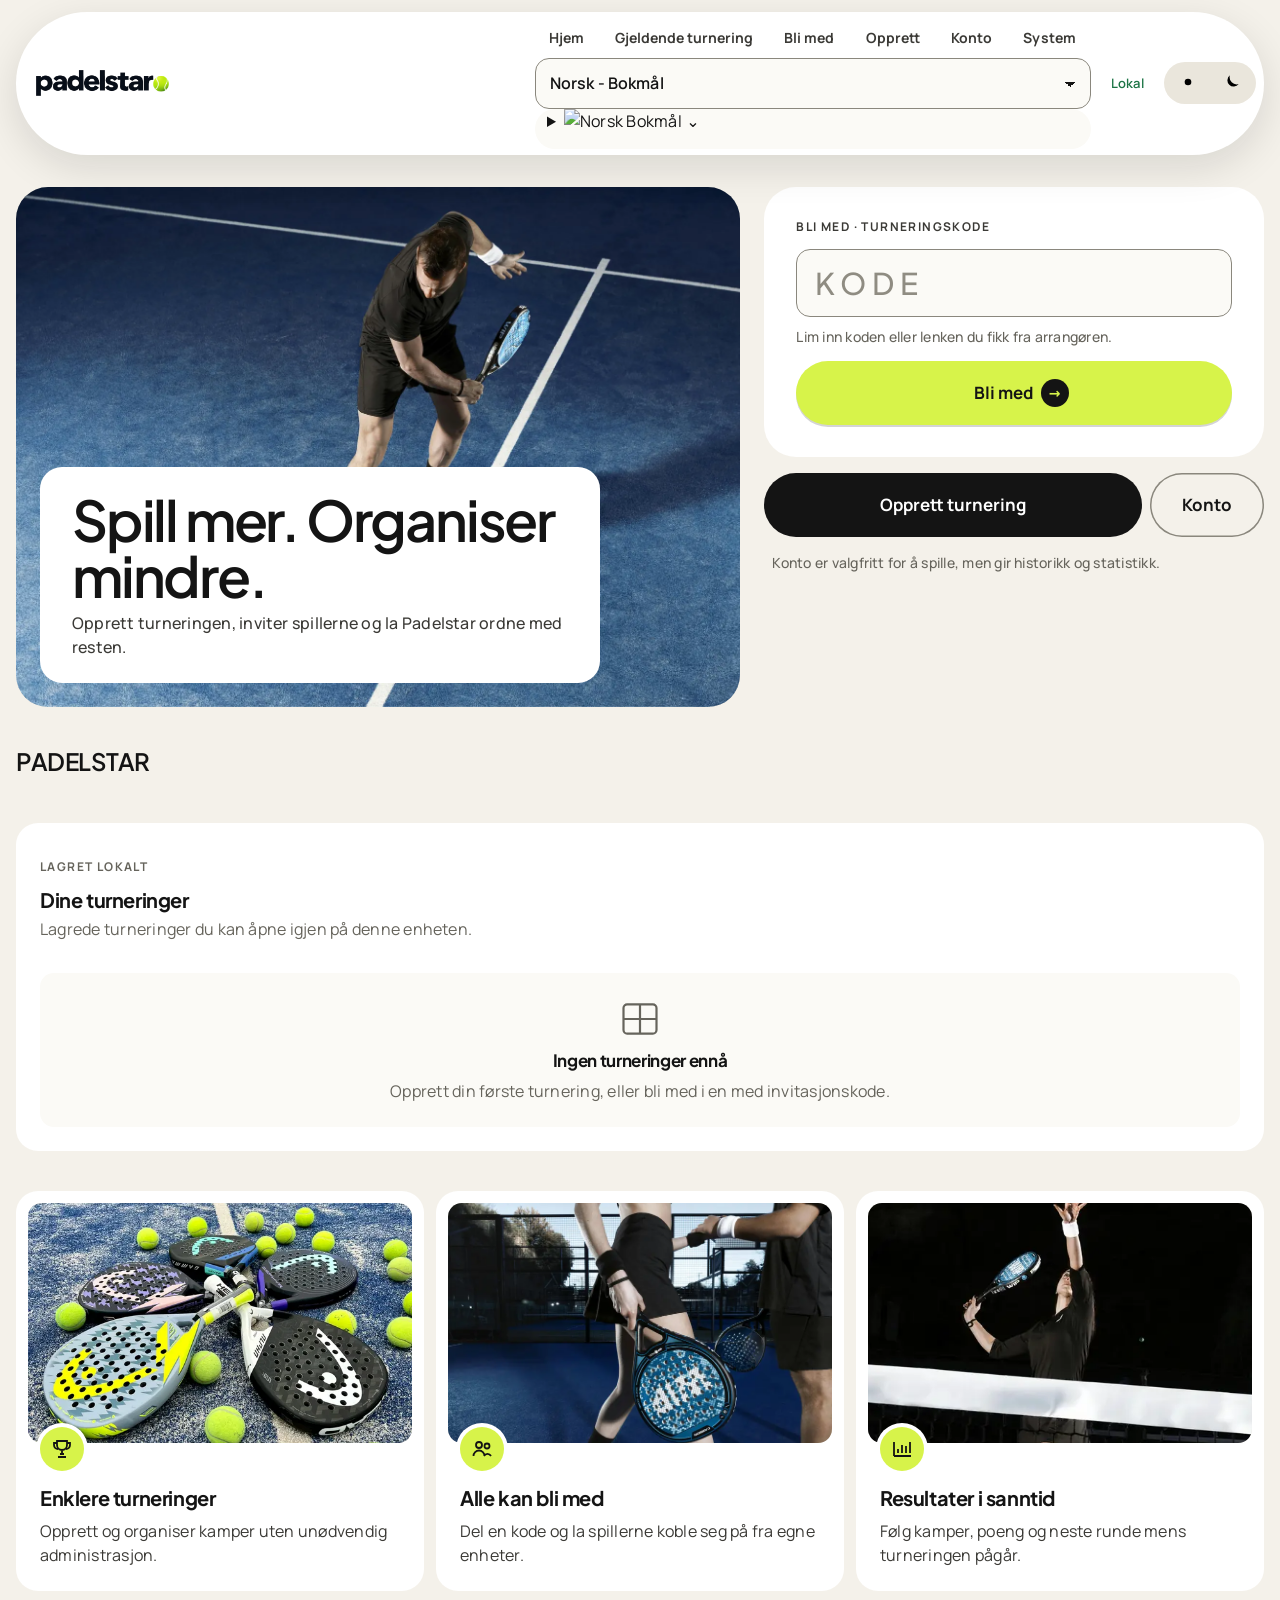
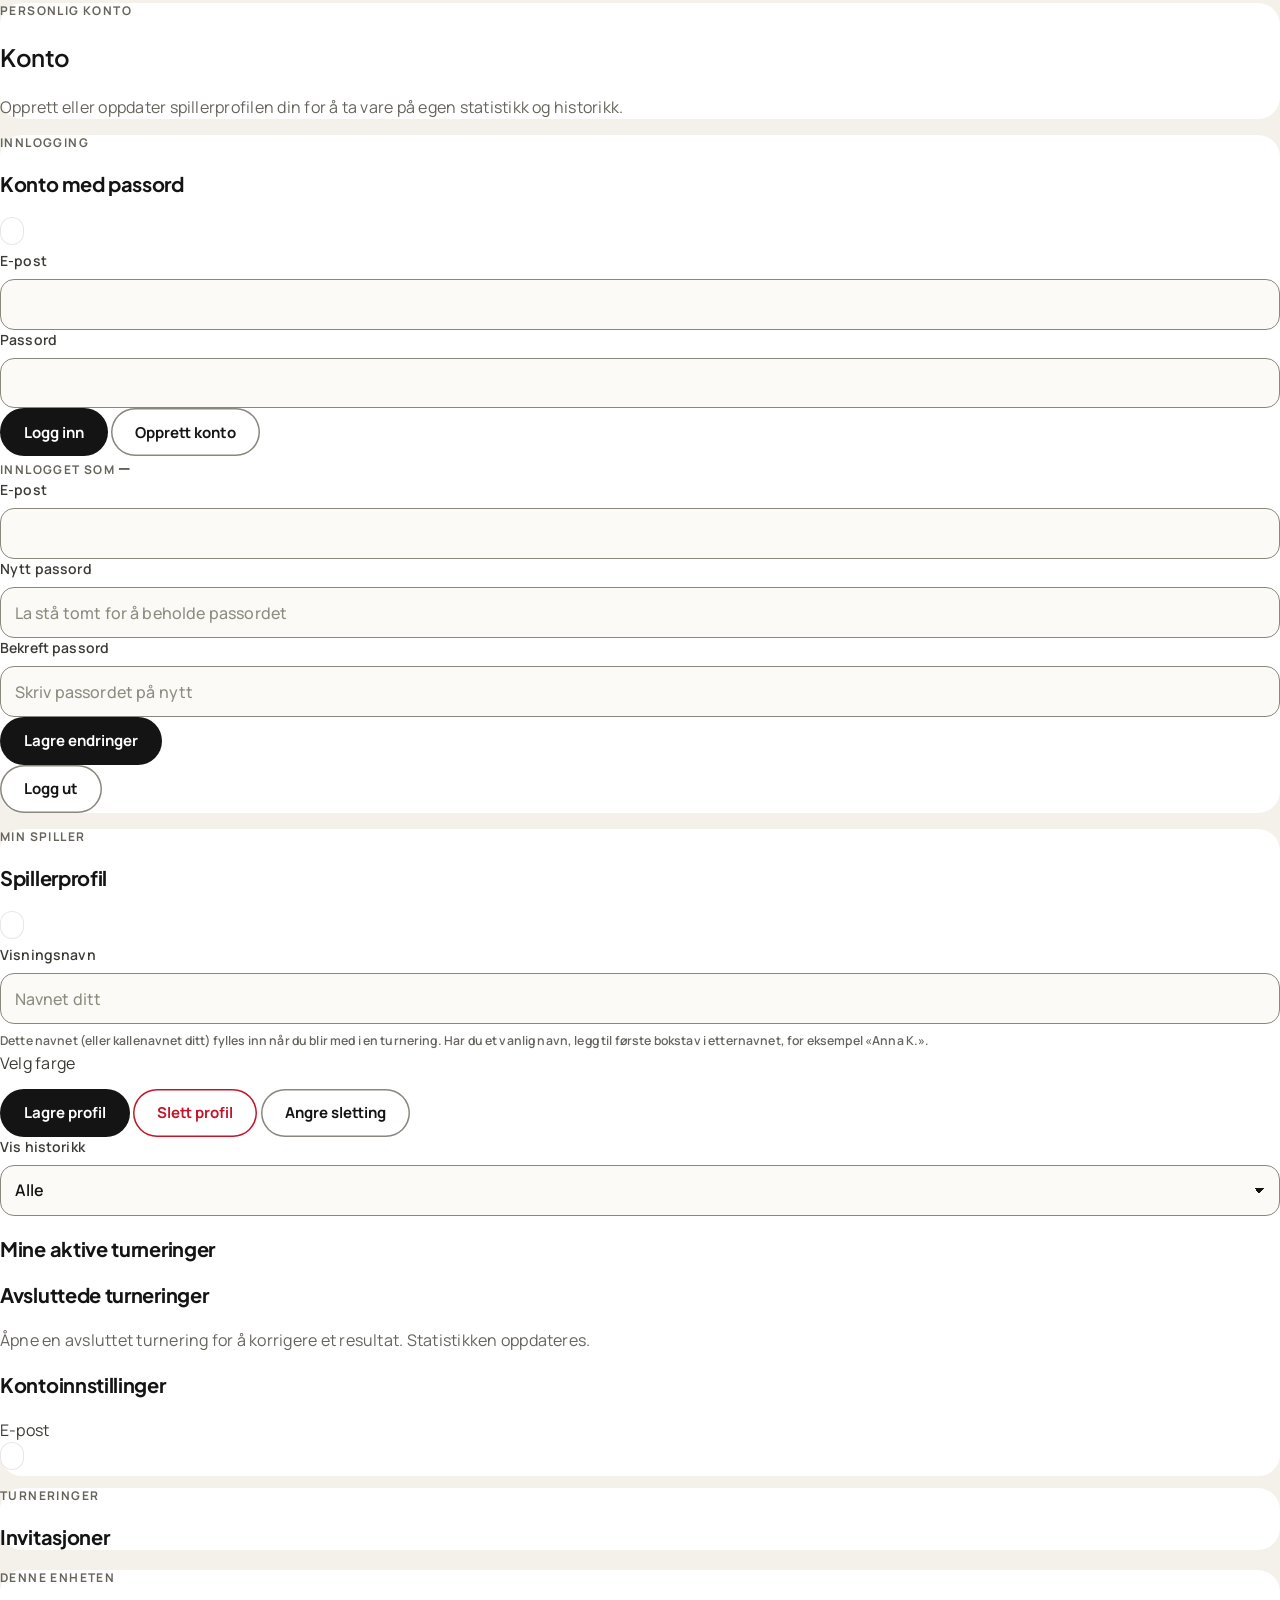
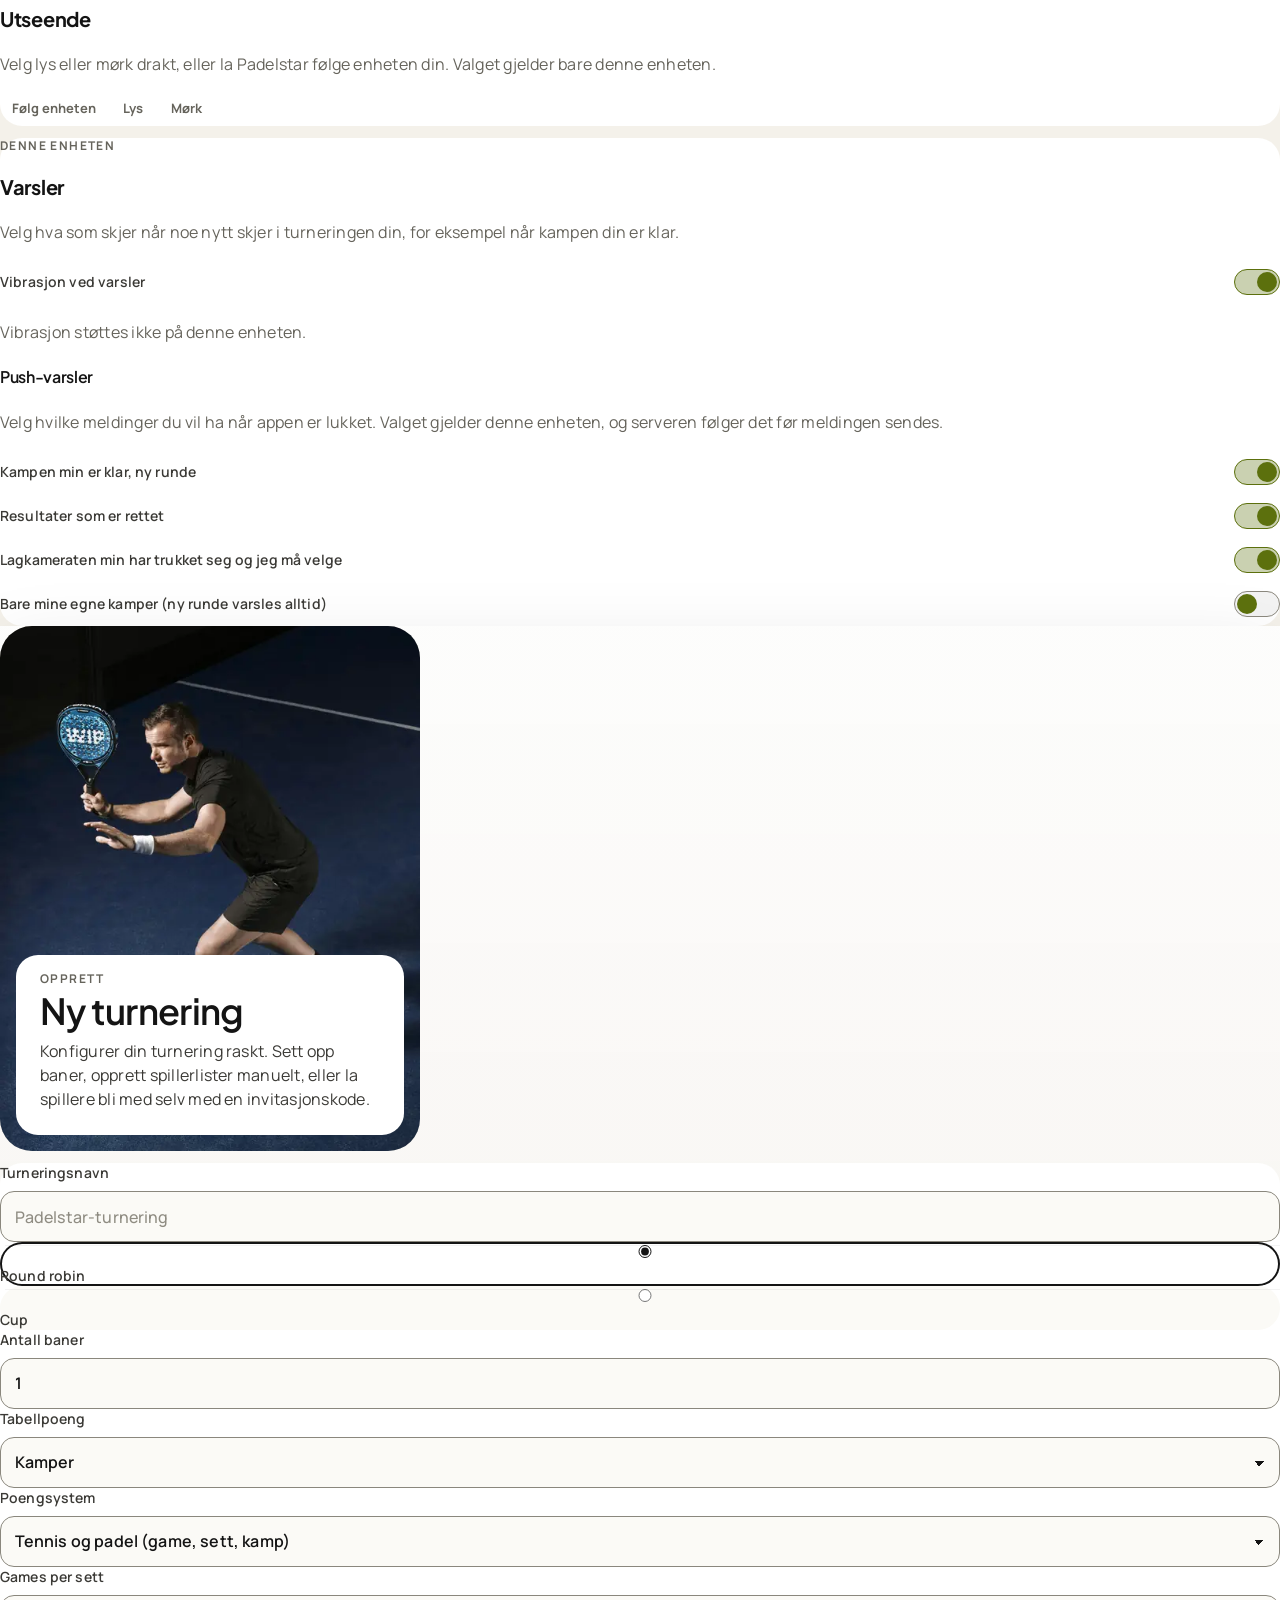
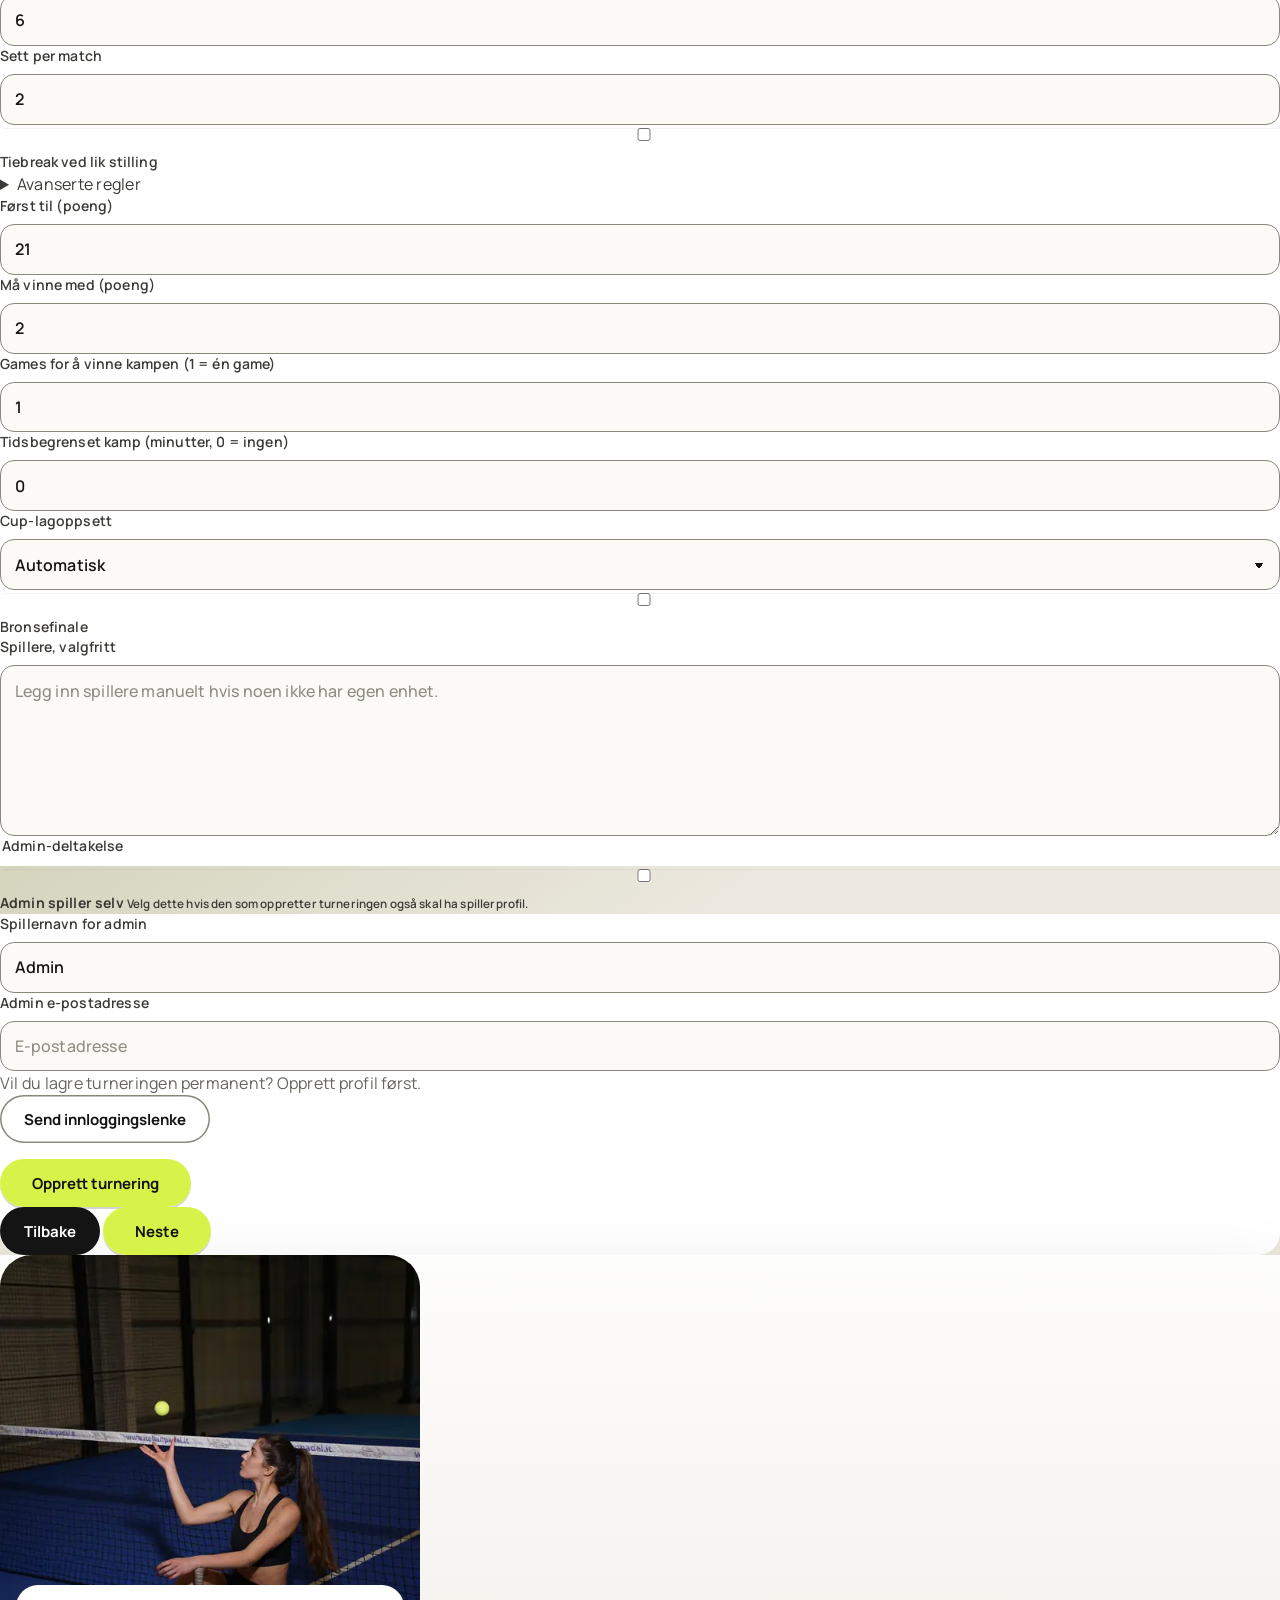
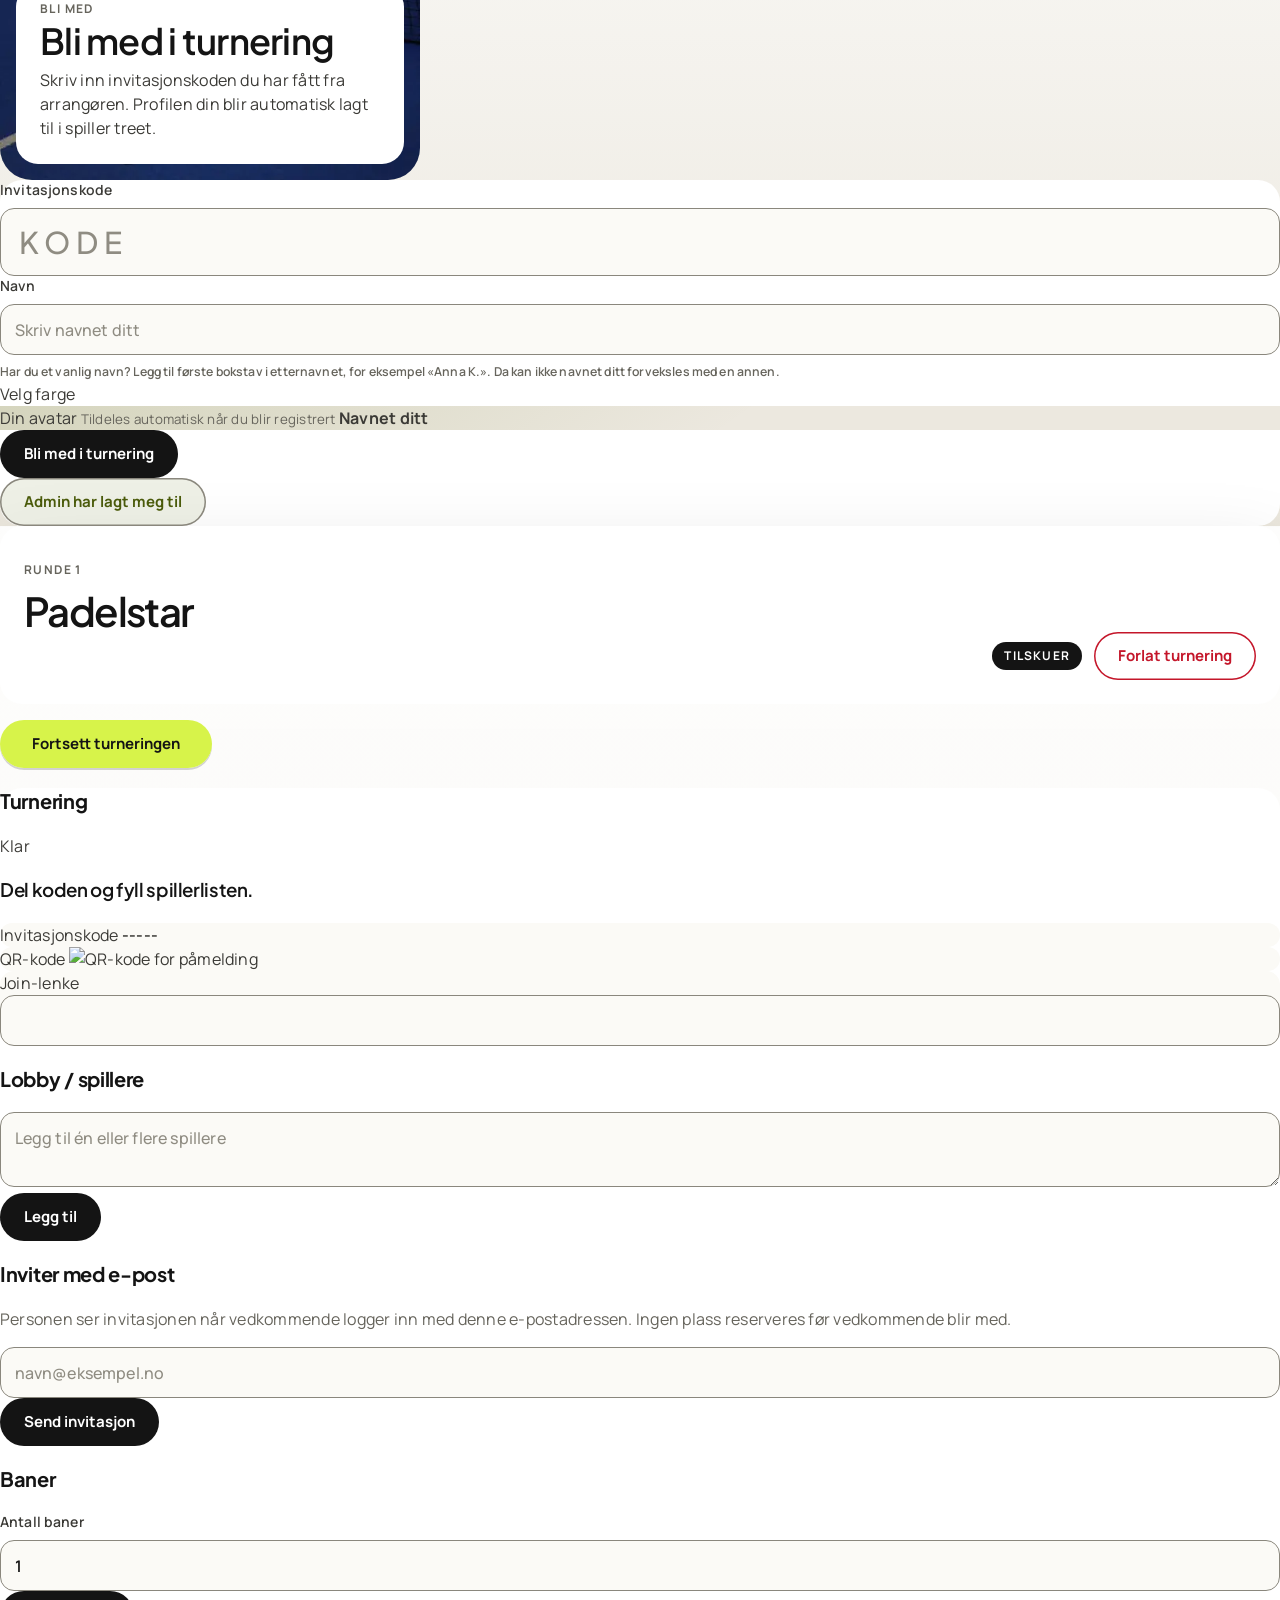
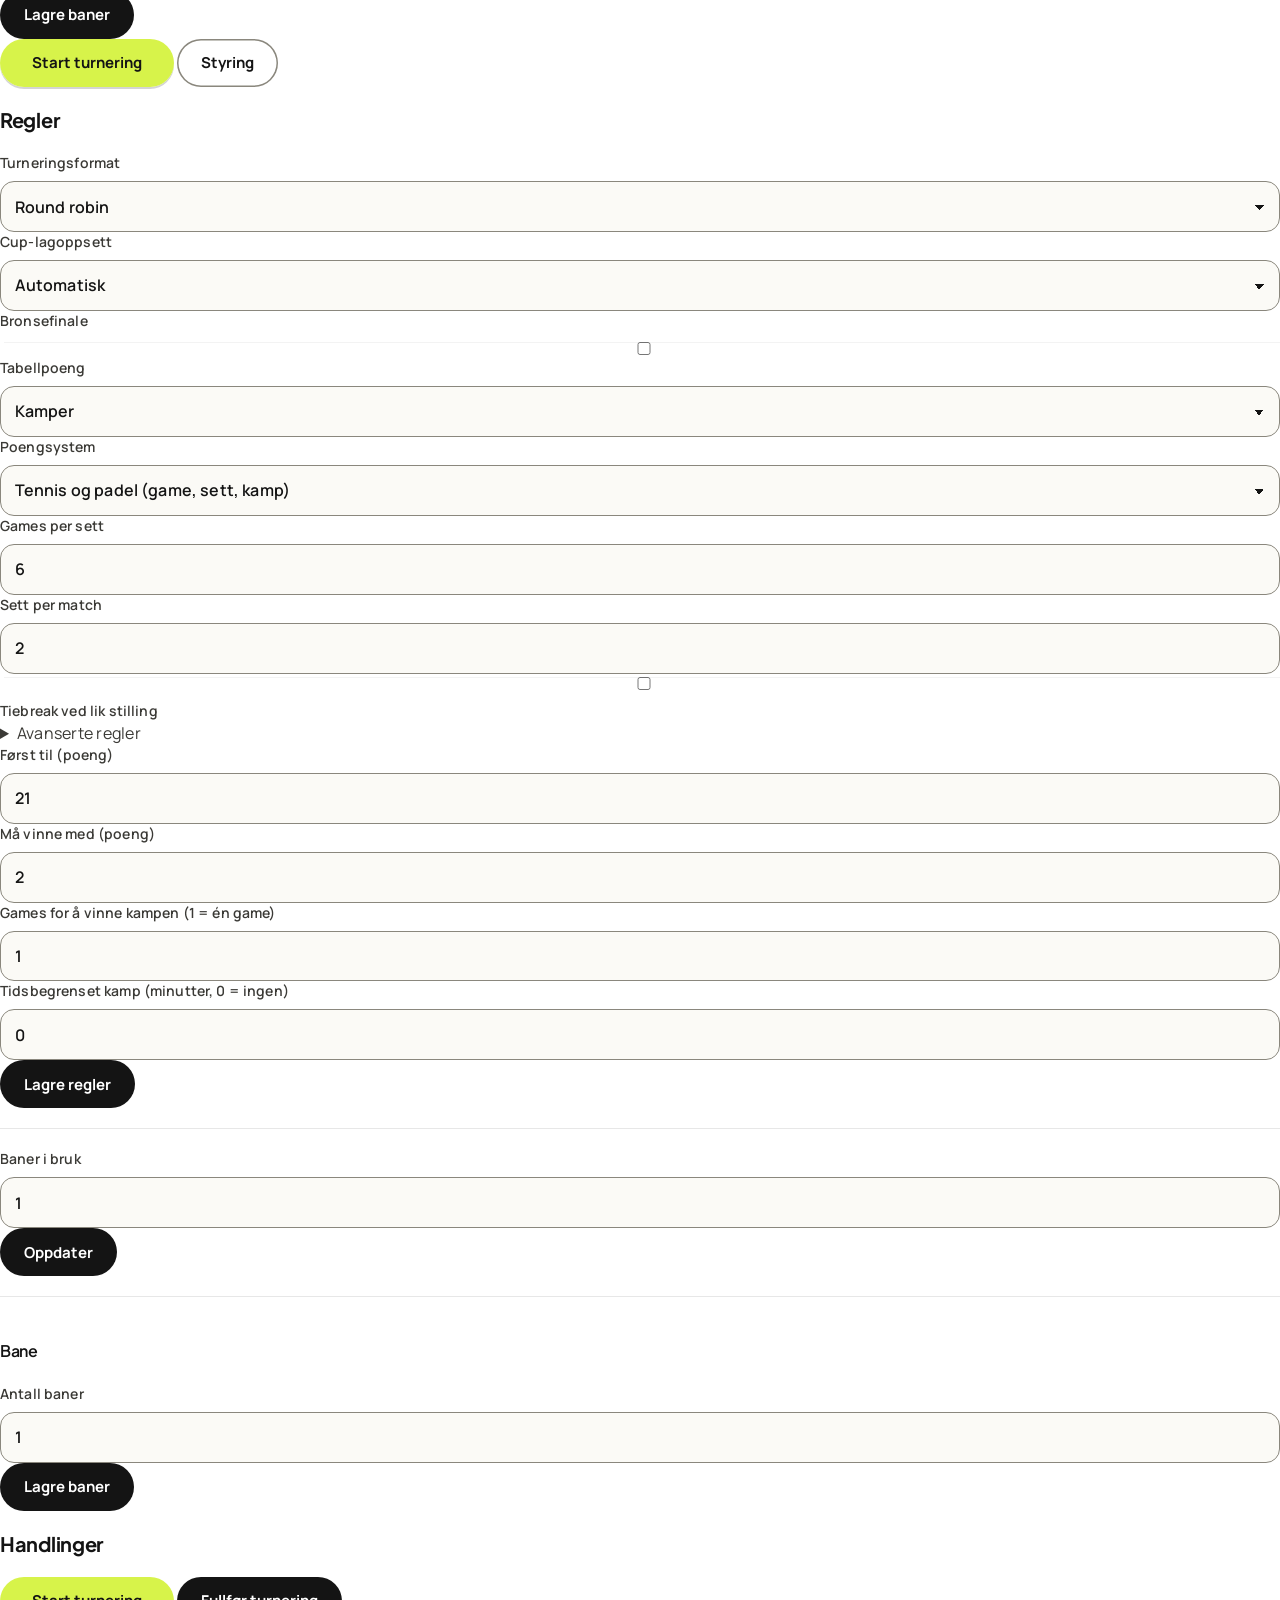
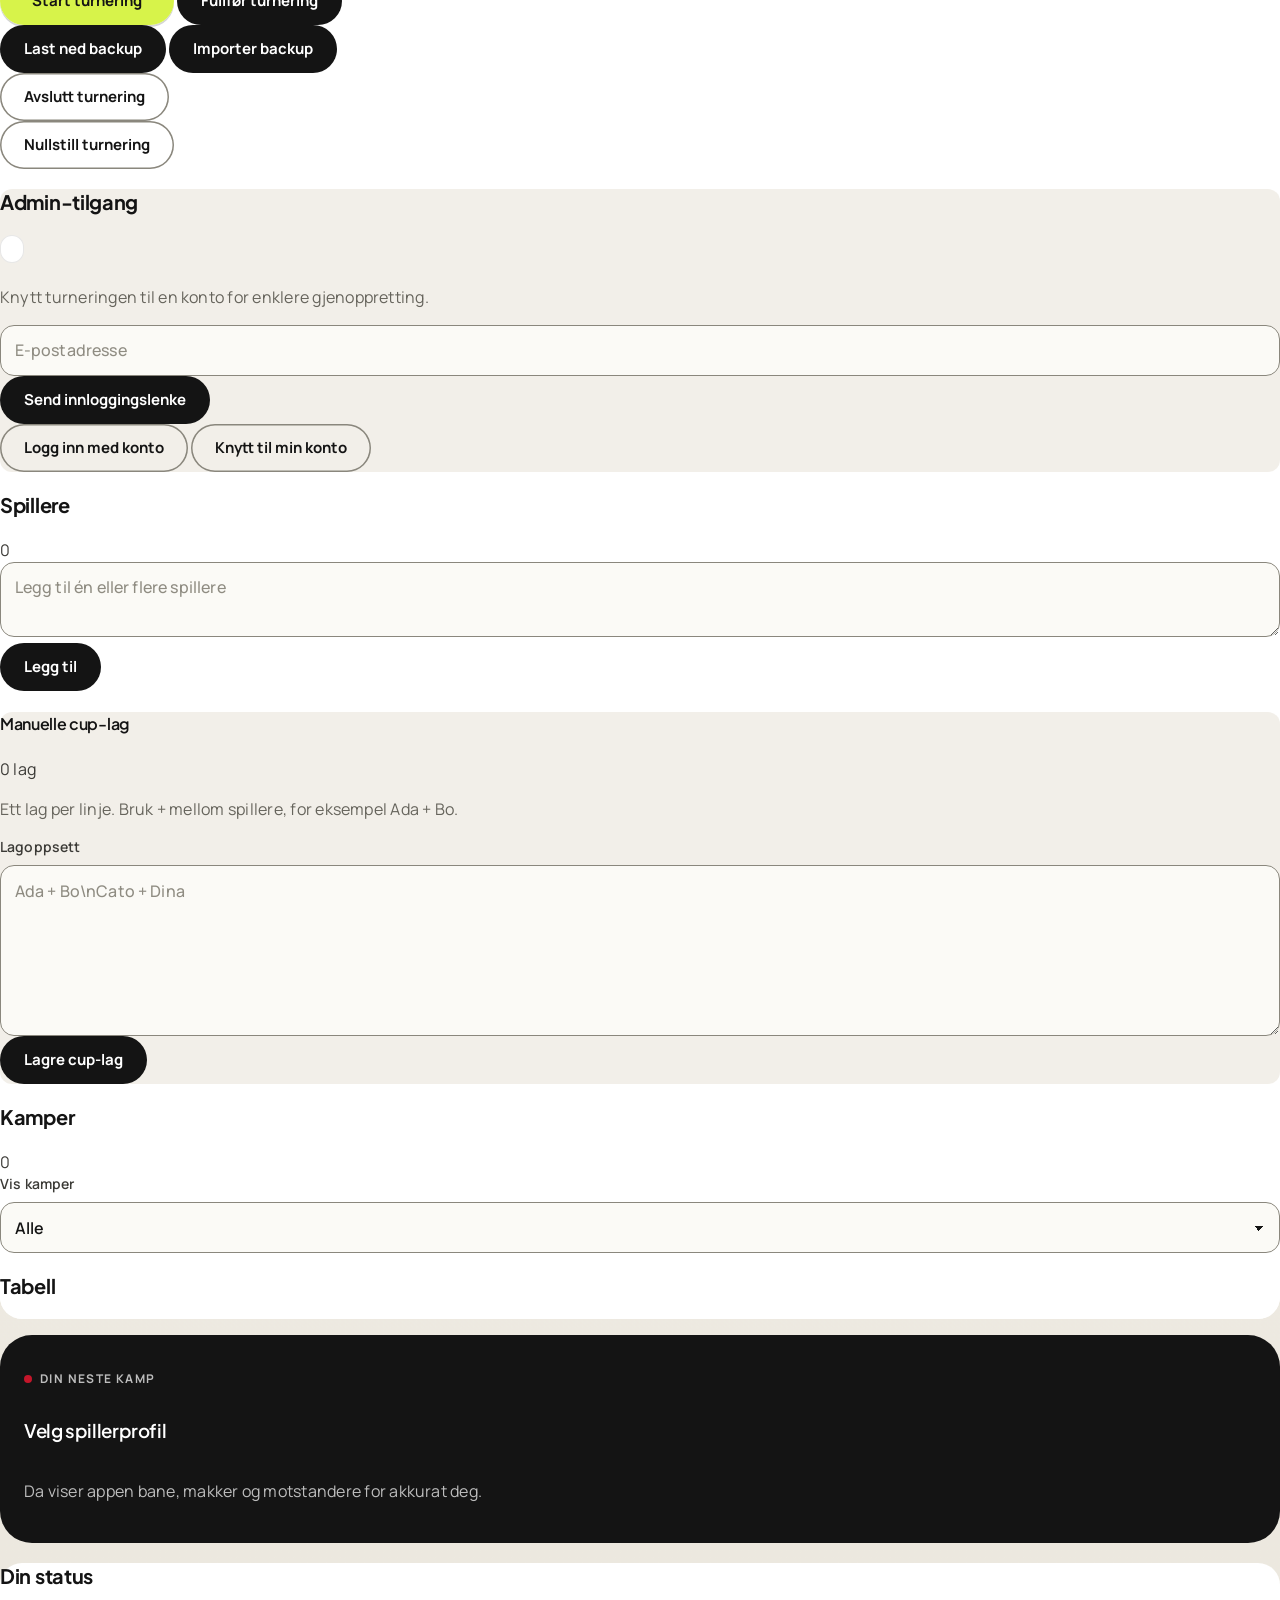
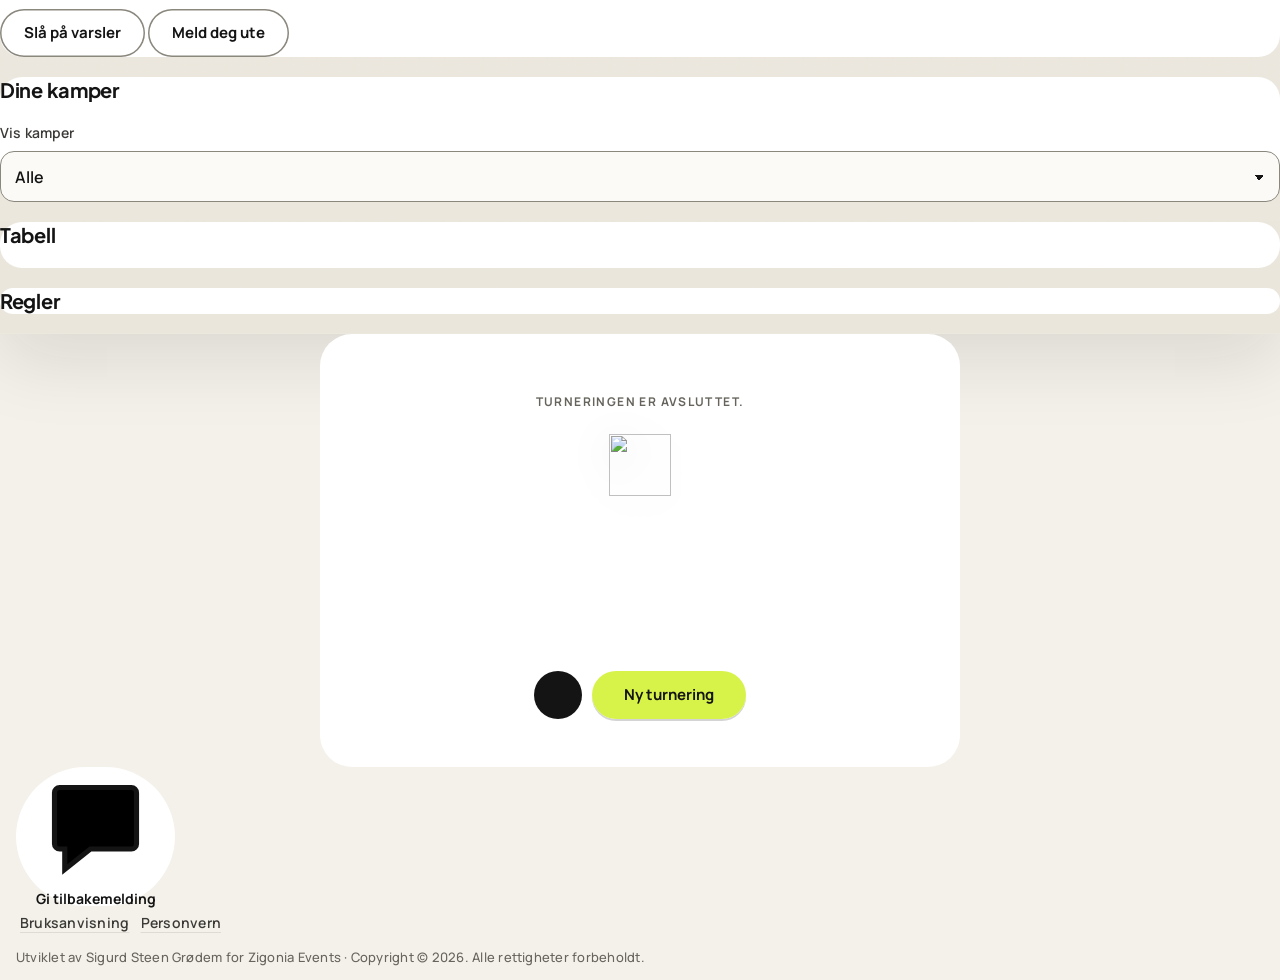
==== commit f7bed1b6: "Merge branch 'main' into docs-system" ====
--- a/index.html
+++ b/index.html
@@ -30,7 +30,7 @@
   <link rel="stylesheet" href="styles/ui-consistency.css?v=padelstar-ui-consistency-55">
   <link rel="stylesheet" href="styles/theme-toggle.css?v=padelstar-color-mode-2">
   <link rel="stylesheet" href="styles/components-v2.css?v=padelstar-components-v2-4">
-  <link rel="stylesheet" href="styles/workspace-nav.css?v=padelstar-workspace-nav-8">
+  <link rel="stylesheet" href="styles/workspace-nav.css?v=padelstar-workspace-nav-9">
   <link rel="stylesheet" href="styles/podium.css?v=padelstar-podium-6">
   <link rel="stylesheet" href="styles/create-wizard.css?v=padelstar-create-wizard-6">
   <link rel="stylesheet" href="styles/invite-code-input.css?v=padelstar-invite-code-input-2">
@@ -42,10 +42,10 @@
   <link rel="stylesheet" href="styles/captcha.css?v=padelstar-captcha-1">
   <link rel="stylesheet" href="styles/info-dialog.css?v=padelstar-info-dialog-4">
   <link rel="stylesheet" href="styles/notification-center.css?v=padelstar-notification-center-9">
-  <link rel="stylesheet" href="styles/scorer-panel.css?v=padelstar-scorer-panel-8">
+  <link rel="stylesheet" href="styles/scorer-panel.css?v=padelstar-scorer-panel-9">
   <link rel="stylesheet" href="styles/settings-rows.css?v=padelstar-settings-rows-2">
-  <link rel="stylesheet" href="styles/redesign.css?v=padelstar-redesign-5">
-  <link rel="stylesheet" href="styles/motion.css?v=padelstar-motion-2">
+  <link rel="stylesheet" href="styles/redesign.css?v=padelstar-redesign-6">
+  <link rel="stylesheet" href="styles/motion.css?v=padelstar-motion-3">
   <script>
     window.va = window.va || function () { (window.vaq = window.vaq || []).push(arguments); };
   </script>
@@ -792,6 +792,12 @@
                 <path d="M5 20c.9-3.6 3.6-5.5 7-5.5s6.1 1.9 7 5.5" />
               </svg>
               <span class="workspace-rail-label" data-i18n="nav.player">Spiller</span>
+              <svg class="workspace-rail-icon" viewBox="0 0 24 24" aria-hidden="true" focusable="false"><path d="M6 20V10M12 20V4M18 20v-7"/></svg>
+              <span class="workspace-rail-label" data-standings-label data-i18n="common.standings">Tabell</span>
+            </button>
+            <button type="button" class="workspace-rail-item hidden" data-rail-target="player">
+              <svg class="workspace-rail-icon" viewBox="0 0 24 24" aria-hidden="true" focusable="false"><circle cx="12" cy="8" r="3.5"/><path d="M5 20c.9-3.6 3.6-5.5 7-5.5s6.1 1.9 7 5.5"/></svg>
+              <span class="workspace-rail-label" data-i18n="nav.myView">Min side</span>
             </button>
             <button type="button" class="workspace-rail-item workspace-rail-tv" id="tvModeRailButton"
               data-action="tv-mode">
@@ -808,18 +814,24 @@
             <section class="view-grid" data-section="admin">
               <div class="admin-subtabs wide" role="tablist" aria-label="Adminseksjoner"
                 data-i18n-aria-label="admin.sectionsAria">
-                <button class="subtab" type="button" role="tab" aria-selected="false" data-admin-panel="lobby"
+                <button class="subtab active" type="button" role="tab" aria-selected="true" data-admin-panel="lobby"
                   data-i18n="common.lobby">Lobby</button>
-                <button class="subtab active" type="button" role="tab" aria-selected="true" data-admin-panel="control"
-                  data-i18n="admin.control">Styring</button>
+                <button class="subtab" type="button" role="tab" aria-selected="false" data-admin-panel="players"
+                  data-i18n="admin.players">Spillere</button>
                 <button class="subtab" type="button" role="tab" aria-selected="false" data-admin-panel="matches"
                   data-i18n="admin.matches">Kamper</button>
                 <button class="subtab" type="button" role="tab" aria-selected="false" data-admin-panel="standings"
-                  data-i18n="common.standings">Tabell</button>
-              </div>
-
+                  data-standings-label data-i18n="common.standings">Tabell</button>
+              </div>
+
+              <!-- Lobby (4.2): status first, then Del turnering, Spillere, Regler, Banekø, and the tournament actions. -->
               <div class="panel lobby-wrap">
                 <div class="admin-panel lobby-panel hidden" id="lobbyPanel" data-admin-panel-section="lobby">
+                <div class="admin-panel lobby-panel" id="lobbyPanel" data-admin-panel-section="lobby">
+                  <div class="panel-heading">
+                    <h3 data-i18n="nav.tournament">Turnering</h3>
+                    <span id="tournamentStatus">Klar</span>
+                  </div>
                   <div class="lobby-header">
                     <h3 data-i18n="tournament.lobbyHeadline">Del koden og fyll spillerlisten.</h3>
                     <p id="lobbyReadiness"></p>
@@ -890,40 +902,11 @@
                 </div>
               </div>
 
-              <div class="panel command-panel">
-                <div class="admin-panel" data-admin-panel-section="control">
+              <div class="panel rules-panel">
+                <div class="admin-panel" data-admin-panel-section="lobby">
                   <div class="panel-heading">
-                    <h3 data-i18n="nav.tournament">Turnering</h3>
-                    <span id="tournamentStatus">Klar</span>
+                    <h3 data-i18n="common.rules">Regler</h3>
                   </div>
-                  <div class="live-overview" id="adminLiveOverview"></div>
-                  <section class="tournament-assistant hidden" id="tournamentAssistant" aria-live="polite">
-                    <div class="panel-heading">
-                      <h4 data-i18n="assistant.title">Tournament Assistant</h4>
-                    </div>
-                    <ul id="tournamentAssistantFindings"></ul>
-                  </section>
-                  <div class="court-queue" id="courtQueue"></div>
-                  <div class="status-grid" id="lobbyStatus"></div>
-                  <form class="inline-form" id="courtSettingsForm">
-                    <label>
-                      <span data-i18n="admin.courtsInUse">Baner i bruk</span>
-                      <input name="courtList" type="text" value="1" placeholder="1, 2 eller 3, 4, 16" required
-                        data-i18n-placeholder="admin.courtListPlaceholder">
-                    </label>
-                    <button class="secondary" type="submit" data-i18n="actions.update">Oppdater</button>
-                  </form>
-                  <form class="court-names-form" id="courtNamesForm">
-                    <div class="panel-heading">
-                      <h4 data-i18n="common.court">Bane</h4>
-                      <label class="court-count-control">
-                        <span data-i18n="setup.courtCount">Antall baner</span>
-                        <input name="courtCount" type="number" min="1" max="12" value="1" required>
-                      </label>
-                    </div>
-                    <div class="court-names-list" id="courtNamesList"></div>
-                    <button class="secondary" type="submit" data-i18n="actions.saveRules">Lagre regler</button>
-                  </form>
                   <form class="inline-form settings-form" id="tournamentSettingsForm">
                     <div class="settings-group">
                       <div class="settings-group-title" data-i18n="admin.rulesGroupTitle">Regler</div>
@@ -1021,6 +1004,40 @@
                     </div>
                     <button class="secondary" type="submit" data-i18n="actions.saveRules">Lagre regler</button>
                   </form>
+                  <form class="inline-form" id="courtSettingsForm">
+                    <label>
+                      <span data-i18n="admin.courtsInUse">Baner i bruk</span>
+                      <input name="courtList" type="text" value="1" placeholder="1, 2 eller 3, 4, 16" required
+                        data-i18n-placeholder="admin.courtListPlaceholder">
+                    </label>
+                    <button class="secondary" type="submit" data-i18n="actions.update">Oppdater</button>
+                  </form>
+                  <form class="court-names-form" id="courtNamesForm">
+                    <div class="panel-heading">
+                      <h4 data-i18n="common.court">Bane</h4>
+                      <label class="court-count-control">
+                        <span data-i18n="setup.courtCount">Antall baner</span>
+                        <input name="courtCount" type="number" min="1" max="12" value="1" required>
+                      </label>
+                    </div>
+                    <div class="court-names-list" id="courtNamesList"></div>
+                    <button class="secondary" type="submit" data-i18n="lobby.saveCourts">Lagre baner</button>
+                  </form>
+                </div>
+              </div>
+
+              <div class="panel court-queue-panel">
+                <div class="admin-panel" data-admin-panel-section="lobby">
+                  <div class="court-queue" id="courtQueue"></div>
+                  <div class="status-grid" id="lobbyStatus"></div>
+                </div>
+              </div>
+
+              <div class="panel command-panel">
+                <div class="admin-panel" data-admin-panel-section="lobby">
+                  <div class="panel-heading">
+                    <h3 data-i18n="admin.actionsTitle">Handlinger</h3>
+                  </div>
                   <div class="button-row">
                     <button class="primary" id="generateRoundButton" type="button"
                       data-i18n="actions.startTournament">Start
@@ -1068,67 +1085,11 @@
                 </div>
               </div>
 
-              <div class="panel share-panel">
-                <div class="admin-panel admin-integrated-panel" data-admin-panel-section="control">
+              <!-- Spillere (4.3): the full player list, ordered by match status. -->
+              <div class="panel players-panel">
+                <div class="admin-panel hidden" data-admin-panel-section="players">
                   <div class="panel-heading">
-                    <h3 data-i18n="share.title">Del turnering</h3>
-                    <span data-i18n="localPwa">Lokal</span>
-                  </div>
-                  <div class="share-details">
-                    <div>
-                      <span data-i18n="share.inviteCode">Invitasjonskode</span>
-                      <strong id="adminInviteCode">-----</strong>
-                    </div>
-                    <div class="qr-card">
-                      <span data-i18n="share.qrCode">QR-kode</span>
-                      <img id="joinQrCode" src="" alt="QR-kode for påmelding" width="180" height="180"
-                        data-i18n-alt="share.qrCodeAlt">
-                    </div>
-                    <div>
-                      <span data-i18n="share.joinLink">Join-lenke</span>
-                      <input id="joinLink" type="text" readonly value="">
-                    </div>
-                    <div>
-                      <span data-i18n="share.spectatorLink">Tilskuerlenke</span>
-                      <input id="spectatorLink" type="text" readonly value="">
-                    </div>
-                  </div>
-                  <div class="button-row">
-                    <button class="primary" id="shareTournamentButton" type="button"
-                      data-i18n="actions.shareTournament">Del
-                      turnering</button>
-                    <button class="secondary" id="copyInviteCodeButton" type="button"
-                      data-i18n="actions.copyCode">Kopier
-                      kode</button>
-                    <button class="secondary" id="copyJoinLinkButton" type="button" data-i18n="actions.copyLink">Kopier
-                      lenke</button>
-                    <button class="secondary" id="copySpectatorLinkButton" type="button"
-                      data-i18n="actions.copySpectatorLink">Kopier tilskuerlenke</button>
-                  </div>
-                  <p class="hint status-message" id="copyStatus" role="status" aria-live="polite"
-                    data-i18n="share.joinHint">Scan QR-koden eller bruk lenken for å bli med i turneringen.</p>
-                  <p class="hint sync-status-detail" id="syncStatusDetail" role="status" aria-live="polite"></p>
-                  <div class="conflict-actions hidden" id="conflictActions" role="group"
-                    aria-label="Konflikthandlinger">
-                    <p class="hint" data-i18n="messages.remoteConflict">Serveren har en nyere versjon. Velg hvordan du
-                      vil
-                      fortsette.</p>
-                    <div class="button-row">
-                      <button class="secondary" id="refreshRemoteButton" type="button"
-                        data-i18n="refreshRemoteState">Last
-                        inn siste</button>
-                      <button class="ghost" id="keepLocalBackupButton" type="button"
-                        data-i18n="actions.downloadBackup">Last
-                        ned lokal backup</button>
-                    </div>
-                  </div>
-                </div>
-              </div>
-
-              <div class="panel">
-                <div class="admin-panel admin-integrated-panel" data-admin-panel-section="control">
-                  <div class="panel-heading">
-                    <h3 data-i18n="admin.lobbyPlayers">Lobby / spillere</h3>
+                    <h3 data-i18n="admin.players">Spillere</h3>
                     <span id="playerCount">0</span>
                   </div>
                   <form class="inline-form" id="addPlayerForm">
@@ -1157,10 +1118,11 @@
                 </div>
               </div>
 
+              <!-- Kamper (4.4): current matches first, then the next ones. -->
               <div class="panel wide">
                 <div class="admin-panel hidden" data-admin-panel-section="matches">
                   <div class="panel-heading">
-                    <h3 data-i18n="admin.matchesHistory">Kamper og historikk</h3>
+                    <h3 data-i18n="admin.matches">Kamper</h3>
                     <span id="matchCount">0</span>
                   </div>
                   <div class="round-summary" id="roundSummary"></div>
@@ -1175,19 +1137,21 @@
                       </select>
                     </label>
                   </div>
-                  <div class="cup-bracket hidden" id="cupBracket"></div>
                   <div class="matches" id="adminMatches"></div>
                 </div>
               </div>
 
+              <!-- Tabell/Cup (4.5): the table for Round Robin, the bracket for Cup. -->
               <div class="panel wide">
                 <div class="admin-panel hidden" data-admin-panel-section="standings">
                   <div class="panel-heading">
-                    <h3 data-i18n="common.standings">Tabell</h3>
+                    <h3 id="standingsPanelTitle" data-standings-label data-i18n="common.standings">Tabell</h3>
                   </div>
+                  <div class="cup-bracket hidden" id="cupBracket"></div>
                   <ol class="standings" id="ownerStandingsList"></ol>
                 </div>
               </div>
+
             </section>
 
             <section class="view-grid hidden" data-section="player">
@@ -1230,7 +1194,8 @@
               </div>
 
               <div class="panel wide" id="playerStandingsPanel">
-                <h3 data-i18n="common.standings">Tabell</h3>
+                <h3 data-standings-label data-i18n="common.standings">Tabell</h3>
+                <div class="cup-bracket hidden" id="playerCupBracket"></div>
                 <ol class="standings" id="playerStandingsList"></ol>
               </div>
 
@@ -1435,18 +1400,18 @@
   <script async fetchpriority="low" src="https://cdn.jsdelivr.net/npm/@supabase/supabase-js@2"
     onload="window.dispatchEvent(new Event('padelstar-supabase-ready'))"></script>
   <script defer src="supabase-config.js"></script>
-  <script defer src="app/translations.js?v=padelstar-i18n-70"></script>
+  <script defer src="app/translations.js?v=padelstar-i18n-75"></script>
   <script defer src="app/i18n-ui.js?v=padelstar-i18n-ui-6"></script>
   <script defer src="app/storage.js?v=padelstar-storage-1"></script>
   <script defer src="app/rendering.js?v=padelstar-rendering-3"></script>
-  <script defer src="app/remote-tournament.js?v=padelstar-remote-tournament-5"></script>
+  <script defer src="app/remote-tournament.js?v=padelstar-remote-tournament-6"></script>
   <script defer src="app/admin-actions.js?v=padelstar-admin-actions-5"></script>
-  <script defer src="app/court-settings.js?v=padelstar-court-settings-2"></script>
+  <script defer src="app/court-settings.js?v=padelstar-court-settings-3"></script>
   <script defer src="app/setup-forms.js?v=padelstar-setup-forms-5"></script>
   <script defer src="app/tournament-queries.js?v=padelstar-tournament-queries-1"></script>
   <script defer src="app/tournament-sharing.js?v=padelstar-tournament-sharing-1"></script>
   <script defer src="app/player-actions.js?v=padelstar-player-actions-2"></script>
-  <script defer src="app/tournament-engine.js?v=padelstar-engine-2"></script>
+  <script defer src="app/tournament-engine.js?v=padelstar-engine-3"></script>
   <script defer src="app/tournament-modes.js?v=padelstar-modes-1"></script>
   <script defer src="app/player-statistics.js?v=padelstar-player-statistics-1"></script>
   <script defer src="app/tournament-insights.js?v=padelstar-insights-2"></script>
@@ -1454,22 +1419,23 @@
   <script defer src="app/tournament-state-machine.js?v=padelstar-state-machine-1"></script>
   <script defer src="app/tournament-scheduler.js?v=padelstar-scheduler-1"></script>
   <script defer src="app/tournament-rounds.js?v=padelstar-rounds-2"></script>
-  <script defer src="app/tournament-runtime.js?v=padelstar-tournament-runtime-4"></script>
+  <script defer src="app/tournament-runtime.js?v=padelstar-tournament-runtime-5"></script>
   <script defer src="app/workspace-overview.js?v=padelstar-workspace-overview-4"></script>
   <script defer src="app/court-queue.js?v=padelstar-court-queue-3"></script>
   <script defer src="app/tournament-events.js?v=padelstar-tournament-events-1"></script>
   <script defer src="app/retention-policy.js?v=padelstar-retention-2"></script>
-  <script defer src="app/match-list.js?v=padelstar-match-list-4"></script>
-  <script defer src="app/standings.js?v=padelstar-standings-4"></script>
+  <script defer src="app/match-list.js?v=padelstar-match-list-5"></script>
+  <script defer src="app/list-reorder.js?v=padelstar-list-reorder-1"></script>
+  <script defer src="app/standings.js?v=padelstar-standings-5"></script>
   <script defer src="app/podium.js?v=padelstar-podium-4"></script>
-  <script defer src="app/lobby.js?v=padelstar-lobby-5"></script>
-  <script defer src="app/player-list.js?v=padelstar-player-list-3"></script>
-  <script defer src="app/cup-bracket.js?v=padelstar-cup-bracket-2"></script>
+  <script defer src="app/lobby.js?v=padelstar-lobby-6"></script>
+  <script defer src="app/player-list.js?v=padelstar-player-list-4"></script>
+  <script defer src="app/cup-bracket.js?v=padelstar-cup-bracket-3"></script>
   <script defer src="app/player-status.js?v=padelstar-player-status-1"></script>
-  <script defer src="app/player-next-match.js?v=padelstar-player-next-match-8"></script>
+  <script defer src="app/player-next-match.js?v=padelstar-player-next-match-10"></script>
   <script defer src="app/rules.js?v=padelstar-rules-5"></script>
   <script defer src="app/player-controls.js?v=padelstar-player-controls-2"></script>
-  <script defer src="app/large-score.js?v=padelstar-large-score-6"></script>
+  <script defer src="app/large-score.js?v=padelstar-large-score-7"></script>
   <script defer src="app/set-score-dialog.js?v=padelstar-set-score-dialog-2"></script>
   <script defer src="app/admin-status.js?v=padelstar-admin-status-3"></script>
   <script defer src="app/profile-ui.js?v=padelstar-profile-ui-5"></script>
@@ -1478,72 +1444,72 @@
   <script defer src="app/player-withdrawal.js?v=padelstar-player-withdrawal-2"></script>
   <script defer src="app/player-state.js?v=padelstar-player-state-6"></script>
   <script defer src="app/tournament-status.js?v=padelstar-tournament-status-1"></script>
-  <script defer src="app/tournament-finalization.js?v=padelstar-finalization-1"></script>
-  <script defer src="app/scoring-engine.js?v=padelstar-scoring-7"></script>
+  <script defer src="app/tournament-finalization.js?v=padelstar-finalization-2"></script>
+  <script defer src="app/scoring-engine.js?v=padelstar-scoring-9"></script>
   <script defer src="app/scoring-rules-form.js?v=padelstar-scoring-rules-form-1"></script>
-  <script defer src="app/state-manager.js?v=padelstar-state-5"></script>
+  <script defer src="app/state-manager.js?v=padelstar-state-6"></script>
   <script defer src="app/realtime-sync.js?v=padelstar-realtime-sync-1"></script>
   <script defer src="app/offline-storage.js?v=padelstar-offline-1"></script>
   <script defer src="app/persistence.js?v=padelstar-persistence-1"></script>
   <script defer src="app/admin-identity.js?v=padelstar-admin-identity-2"></script>
   <script defer src="app/remote-feedback.js?v=padelstar-remote-feedback-1"></script>
-  <script defer src="app/realtime-connection.js?v=padelstar-realtime-connection-3"></script>
+  <script defer src="app/realtime-connection.js?v=padelstar-realtime-connection-4"></script>
   <script defer src="app/observability.js?v=padelstar-observability-1"></script>
   <script defer src="app/profile-manager.js?v=padelstar-profile-2"></script>
   <script defer src="app/profile-history.js?v=padelstar-profile-history-1"></script>
   <script defer src="app/remote-rpc.js?v=padelstar-remote-rpc-1"></script>
   <script defer src="app/ui-effects.js?v=padelstar-ui-effects-3"></script>
   <script defer src="app/navigation.js?v=padelstar-navigation-3"></script>
-  <script defer src="app/workspace-rail.js?v=padelstar-workspace-rail-5"></script>
+  <script defer src="app/workspace-rail.js?v=padelstar-workspace-rail-6"></script>
   <script defer src="app/nav-indicator.js?v=padelstar-nav-indicator-1"></script>
   <script defer src="app/view-motion.js?v=padelstar-view-motion-1"></script>
   <script defer src="app/avatar-system.js?v=padelstar-avatar-system-1"></script>
   <script defer src="app/pwa-install.js?v=padelstar-pwa-install-3"></script>
   <script defer src="app/accent-system.js?v=padelstar-accent-system-2"></script>
   <script defer src="app/player-visuals.js?v=padelstar-player-visuals-3"></script>
-  <script defer src="app/ui-feedback.js?v=padelstar-ui-feedback-2"></script>
+  <script defer src="app/ui-feedback.js?v=padelstar-ui-feedback-3"></script>
   <script defer src="app/notification-system.js?v=padelstar-notification-system-3"></script>
   <script defer src="app/color-mode.js?v=padelstar-color-mode-3"></script>
   <script defer src="app/notification-center.js?v=padelstar-notification-center-9"></script>
   <script defer src="app/push-preferences.js?v=padelstar-push-preferences-1"></script>
   <script defer src="app/expiry-notice.js?v=padelstar-expiry-notice-1"></script>
   <script defer src="app/notification-center-ui.js?v=padelstar-notification-center-9"></script>
-  <script defer src="app/system-admin.js?v=padelstar-system-admin-4"></script>
+  <script defer src="app/system-admin.js?v=padelstar-system-admin-5"></script>
   <script defer src="app/invitations.js?v=padelstar-invitations-2"></script>
   <script defer src="app/profile-session.js?v=padelstar-profile-session-4"></script>
   <script defer src="app/captcha.js?v=padelstar-captcha-1"></script>
-  <script defer src="app/account-auth.js?v=padelstar-account-auth-7"></script>
+  <script defer src="app/account-auth.js?v=padelstar-account-auth-8"></script>
   <script defer src="app/config/storage-keys.js?v=padelstar-storage-keys-1"></script>
   <script defer src="app/config/supabase-config.js?v=padelstar-supabase-config-1"></script>
   <script defer src="app/core/utilities.js?v=padelstar-utilities-1"></script>
   <script defer src="app/core/language-controller.js?v=padelstar-language-controller-1"></script>
   <script defer src="app/core/session-controller.js?v=padelstar-session-controller-2"></script>
-  <script defer src="app/core/remote-state-controller.js?v=padelstar-remote-state-controller-4"></script>
+  <script defer src="app/core/remote-state-controller.js?v=padelstar-remote-state-controller-5"></script>
   <script defer src="app/core/remote-sync-controller.js?v=padelstar-remote-sync-controller-1"></script>
-  <script defer src="app/bootstrap/dom-elements.js?v=padelstar-dom-elements-17"></script>
-  <script defer src="app/bootstrap/app-meta.js?v=padelstar-app-meta-26"></script>
+  <script defer src="app/bootstrap/dom-elements.js?v=padelstar-dom-elements-18"></script>
+  <script defer src="app/bootstrap/app-meta.js?v=padelstar-app-meta-27"></script>
   <script defer src="app/bootstrap/app-events.js?v=padelstar-bootstrap-events-4"></script>
   <script defer src="app/bootstrap/app-init.js?v=padelstar-app-init-2"></script>
   <script defer src="app/ui/theme.js?v=padelstar-theme-2"></script>
   <script defer src="app/ui/app-renderer.js?v=padelstar-app-renderer-7"></script>
-  <script defer src="app/feedback.js?v=padelstar-feedback-2"></script>
+  <script defer src="app/feedback.js?v=padelstar-feedback-3"></script>
   <script defer src="app/info-dialog.js?v=padelstar-info-dialog-3"></script>
   <script defer src="app/result-correction.js?v=padelstar-result-correction-3"></script>
   <script defer src="app/result-correction-dialog.js?v=padelstar-result-correction-dialog-3"></script>
-  <script defer src="app/match-card.js?v=padelstar-match-card-17"></script>
+  <script defer src="app/match-card.js?v=padelstar-match-card-19"></script>
   <script defer src="app/backup-format.js?v=padelstar-backup-format-2"></script>
   <script defer src="app/link-utils.js?v=padelstar-link-utils-2"></script>
   <script defer src="app/tournament-state.js?v=padelstar-tournament-state-7"></script>
-  <script defer src="app/tournament-library.js?v=padelstar-tournament-library-3"></script>
+  <script defer src="app/tournament-library.js?v=padelstar-tournament-library-4"></script>
   <script defer src="app/state-bootstrap.js?v=padelstar-state-bootstrap-1"></script>
   <script defer src="app/module-routing.js?v=padelstar-module-routing-5"></script>
   <script defer src="app/session-policy.js?v=padelstar-session-policy-1"></script>
   <script defer src="app/remote-state-write.js?v=padelstar-remote-state-write-1"></script>
   <script defer src="app/remote-admin-actions.js?v=padelstar-remote-admin-actions-6"></script>
   <script defer src="app/remote-player-score.js?v=padelstar-remote-player-score-4"></script>
-  <script defer src="app/score-actions.js?v=padelstar-score-actions-10"></script>
-  <script defer src="app/workspace-navigation.js?v=padelstar-workspace-navigation-6"></script>
-  <script defer src="app/app-events.js?v=padelstar-app-events-5"></script>
+  <script defer src="app/score-actions.js?v=padelstar-score-actions-11"></script>
+  <script defer src="app/workspace-navigation.js?v=padelstar-workspace-navigation-7"></script>
+  <script defer src="app/app-events.js?v=padelstar-app-events-6"></script>
   <script defer src="app/workspace-events.js?v=padelstar-workspace-events-3"></script>
   <script defer src="app/tournament-entry.js?v=padelstar-tournament-entry-9"></script>
   <script defer src="app/create-wizard.js?v=padelstar-create-wizard-4"></script>
@@ -1551,10 +1517,10 @@
   <script defer src="app/home-join.js?v=padelstar-home-join-1"></script>
   <script defer src="app/player-tabs.js?v=padelstar-player-tabs-1"></script>
   <script defer src="app/accent-picker.js?v=padelstar-accent-picker-1"></script>
-  <script defer src="app/admin-form-events.js?v=padelstar-admin-form-events-9"></script>
-  <script defer src="app/match-actions.js?v=padelstar-match-actions-4"></script>
+  <script defer src="app/admin-form-events.js?v=padelstar-admin-form-events-10"></script>
+  <script defer src="app/match-actions.js?v=padelstar-match-actions-6"></script>
   <script defer src="app/initial-view.js?v=padelstar-initial-view-3"></script>
-  <script defer src="app/app.js?v=padelstar-session-95"></script>
+  <script defer src="app/app.js?v=padelstar-session-100"></script>
 </body>
 
 </html>
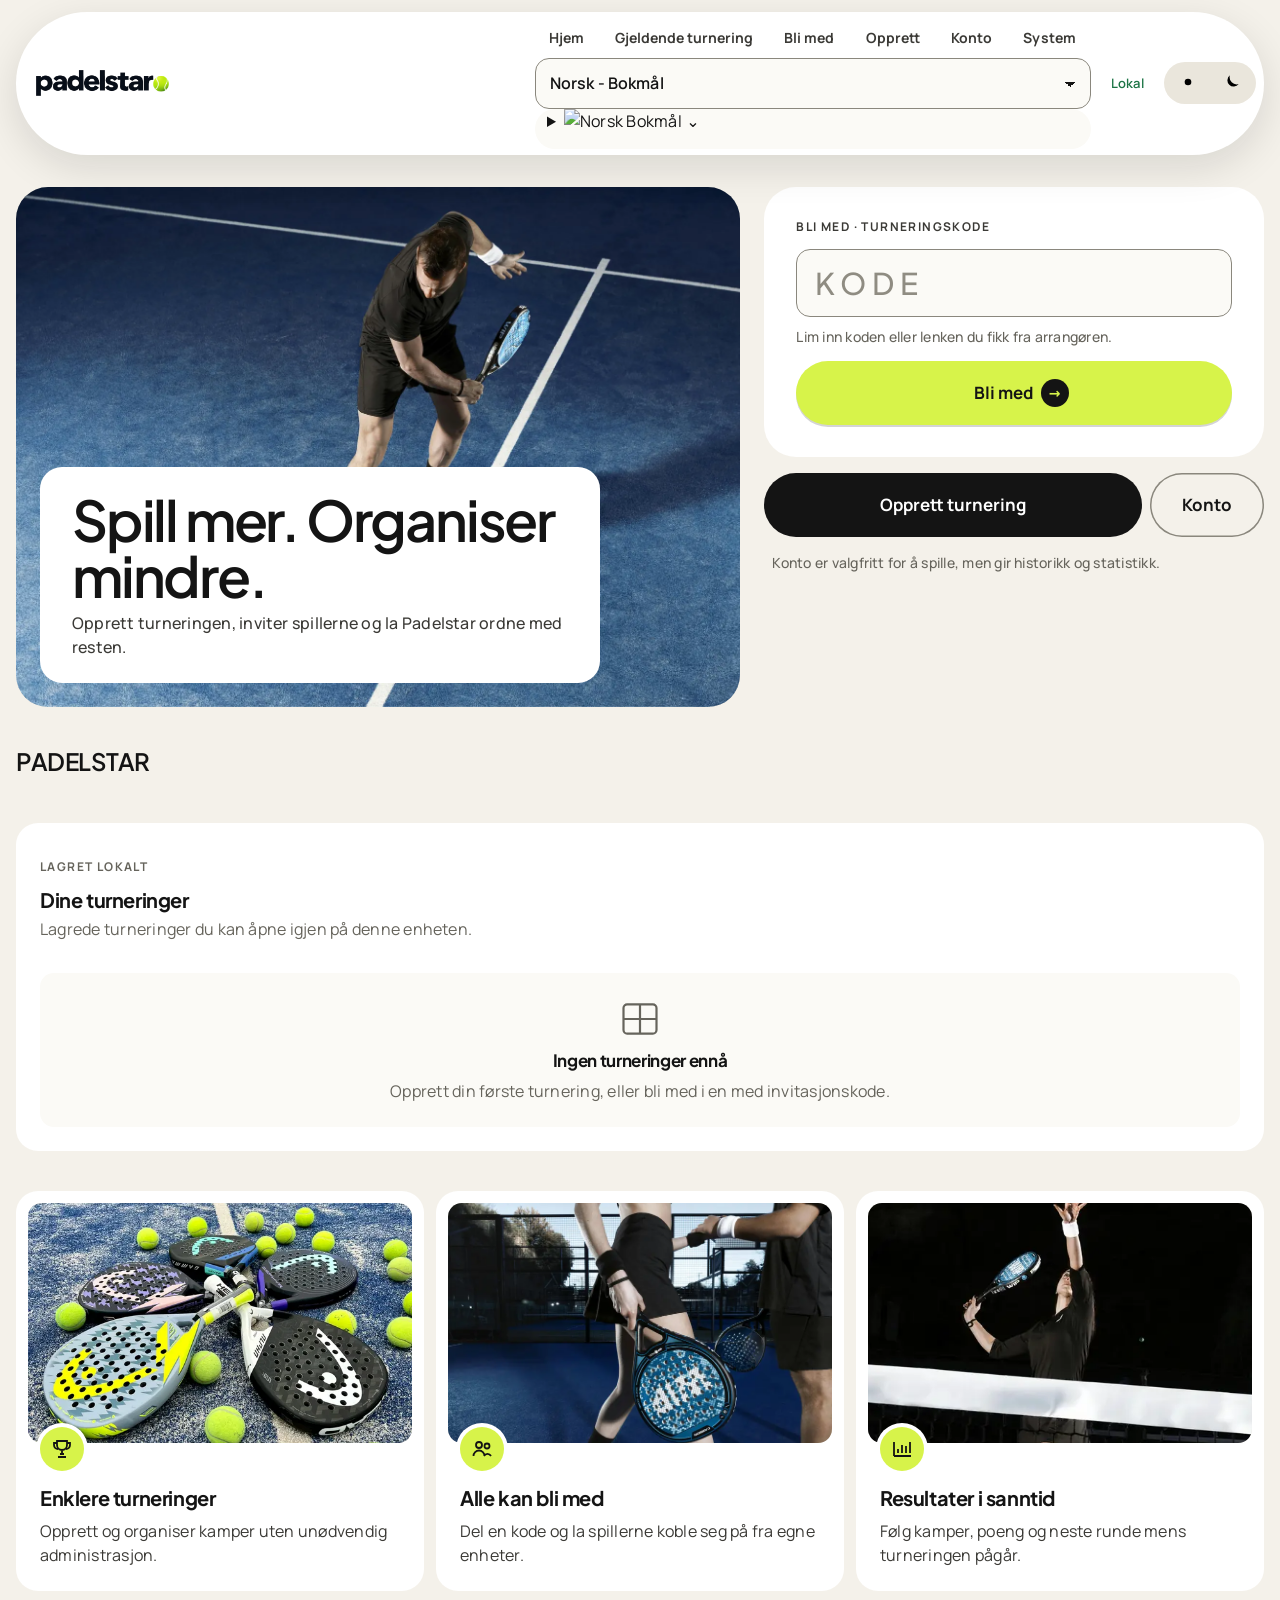
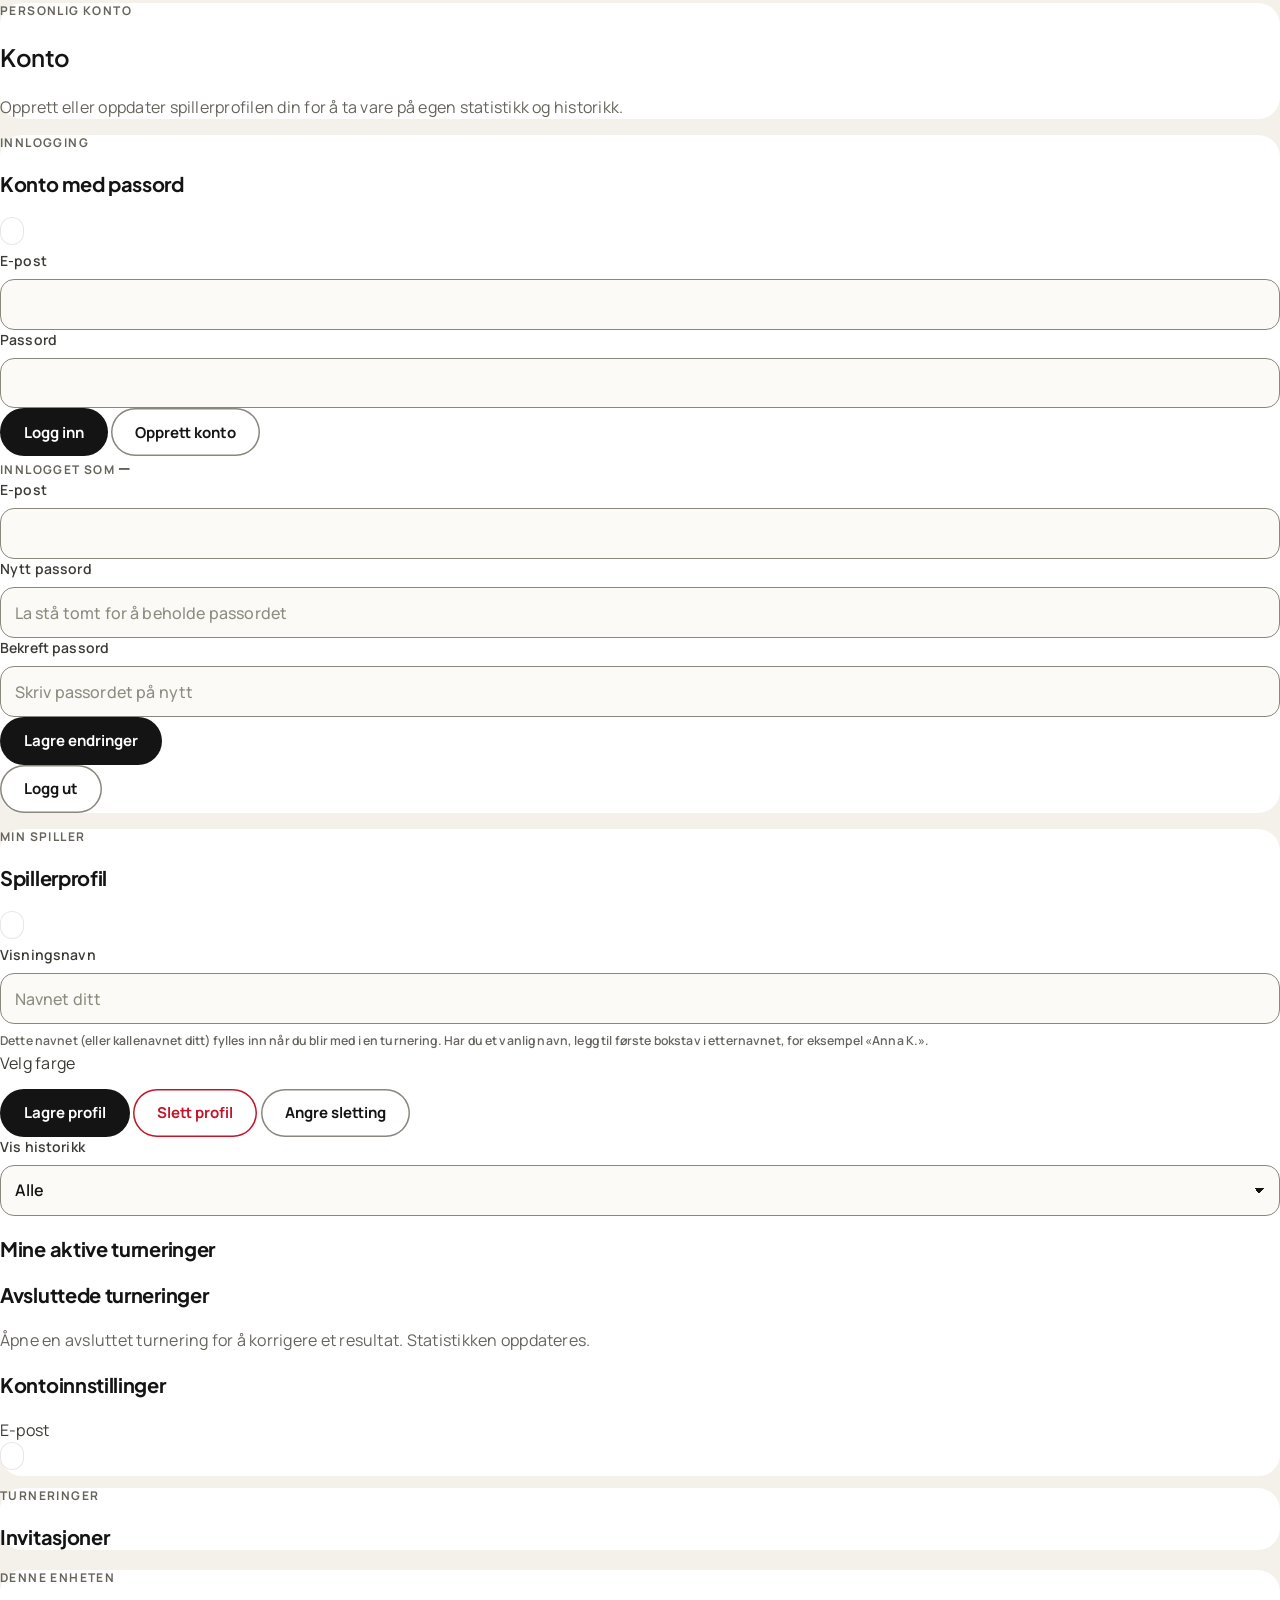
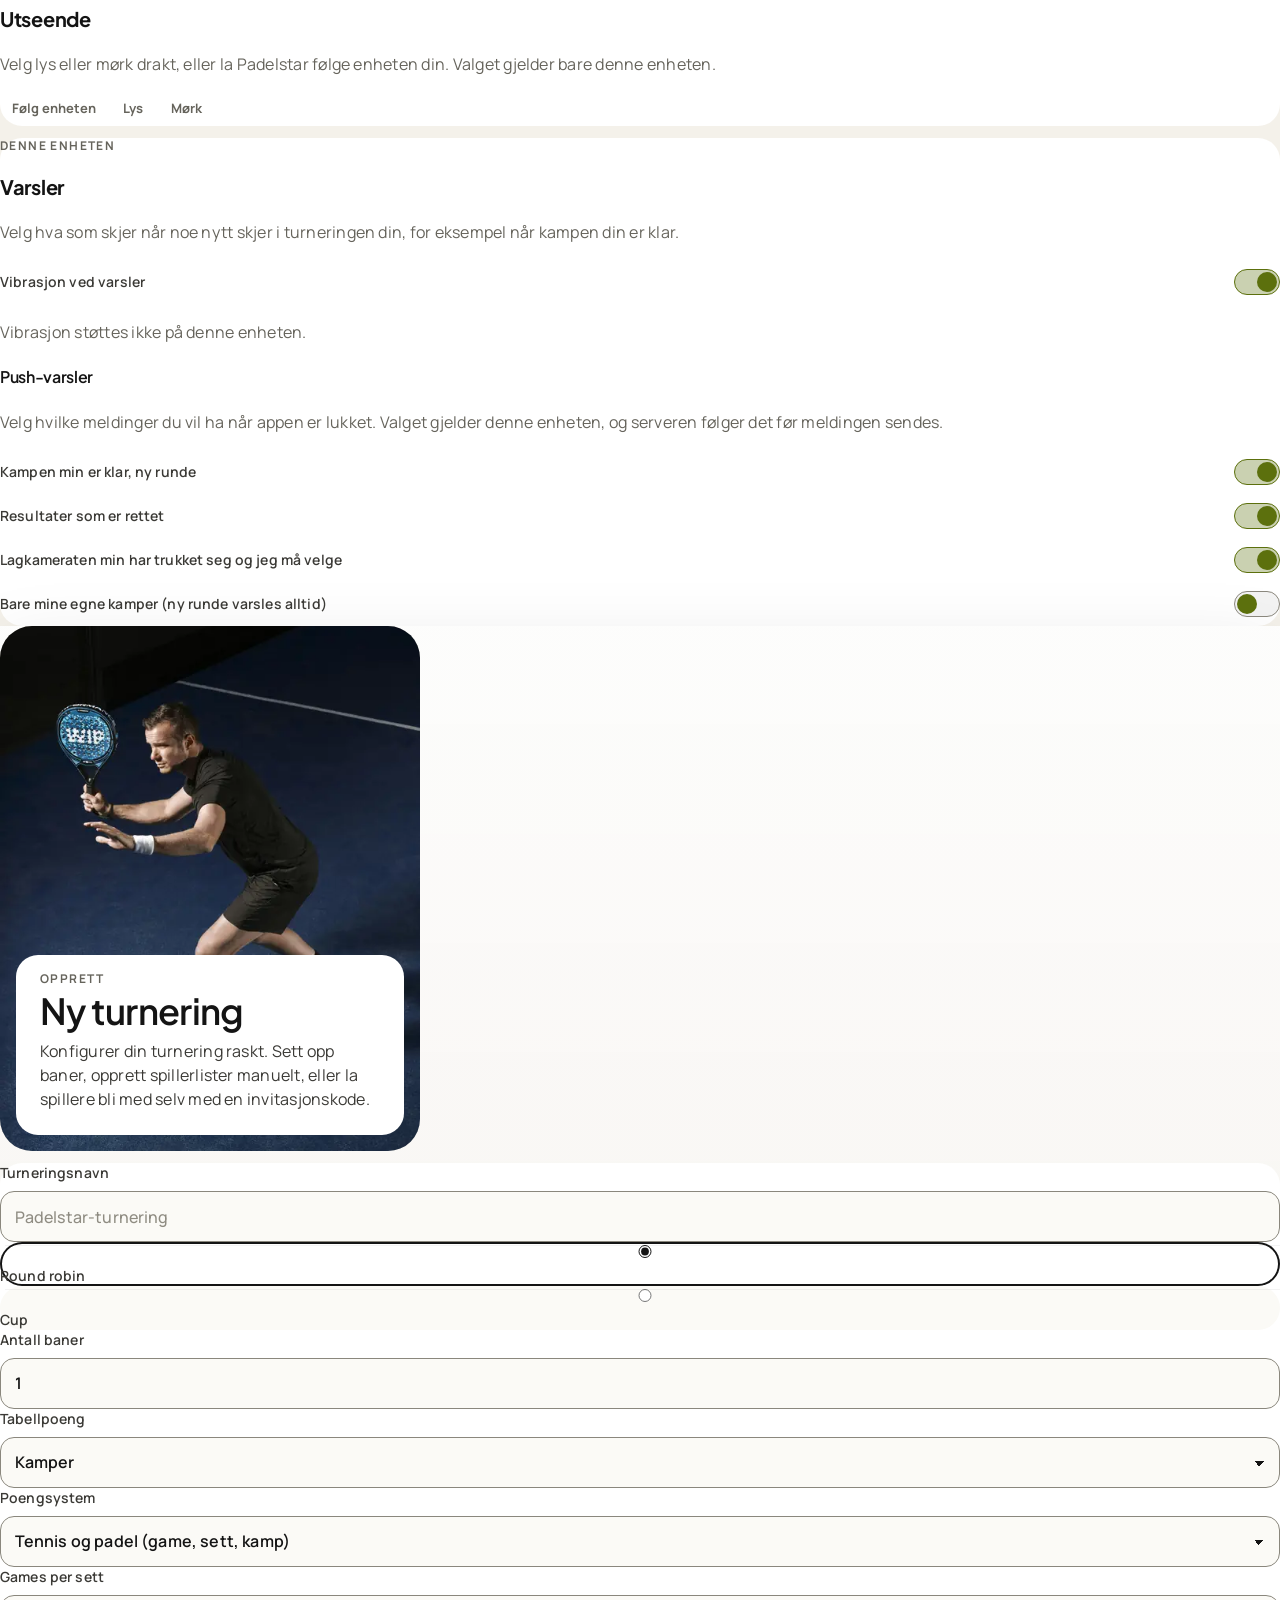
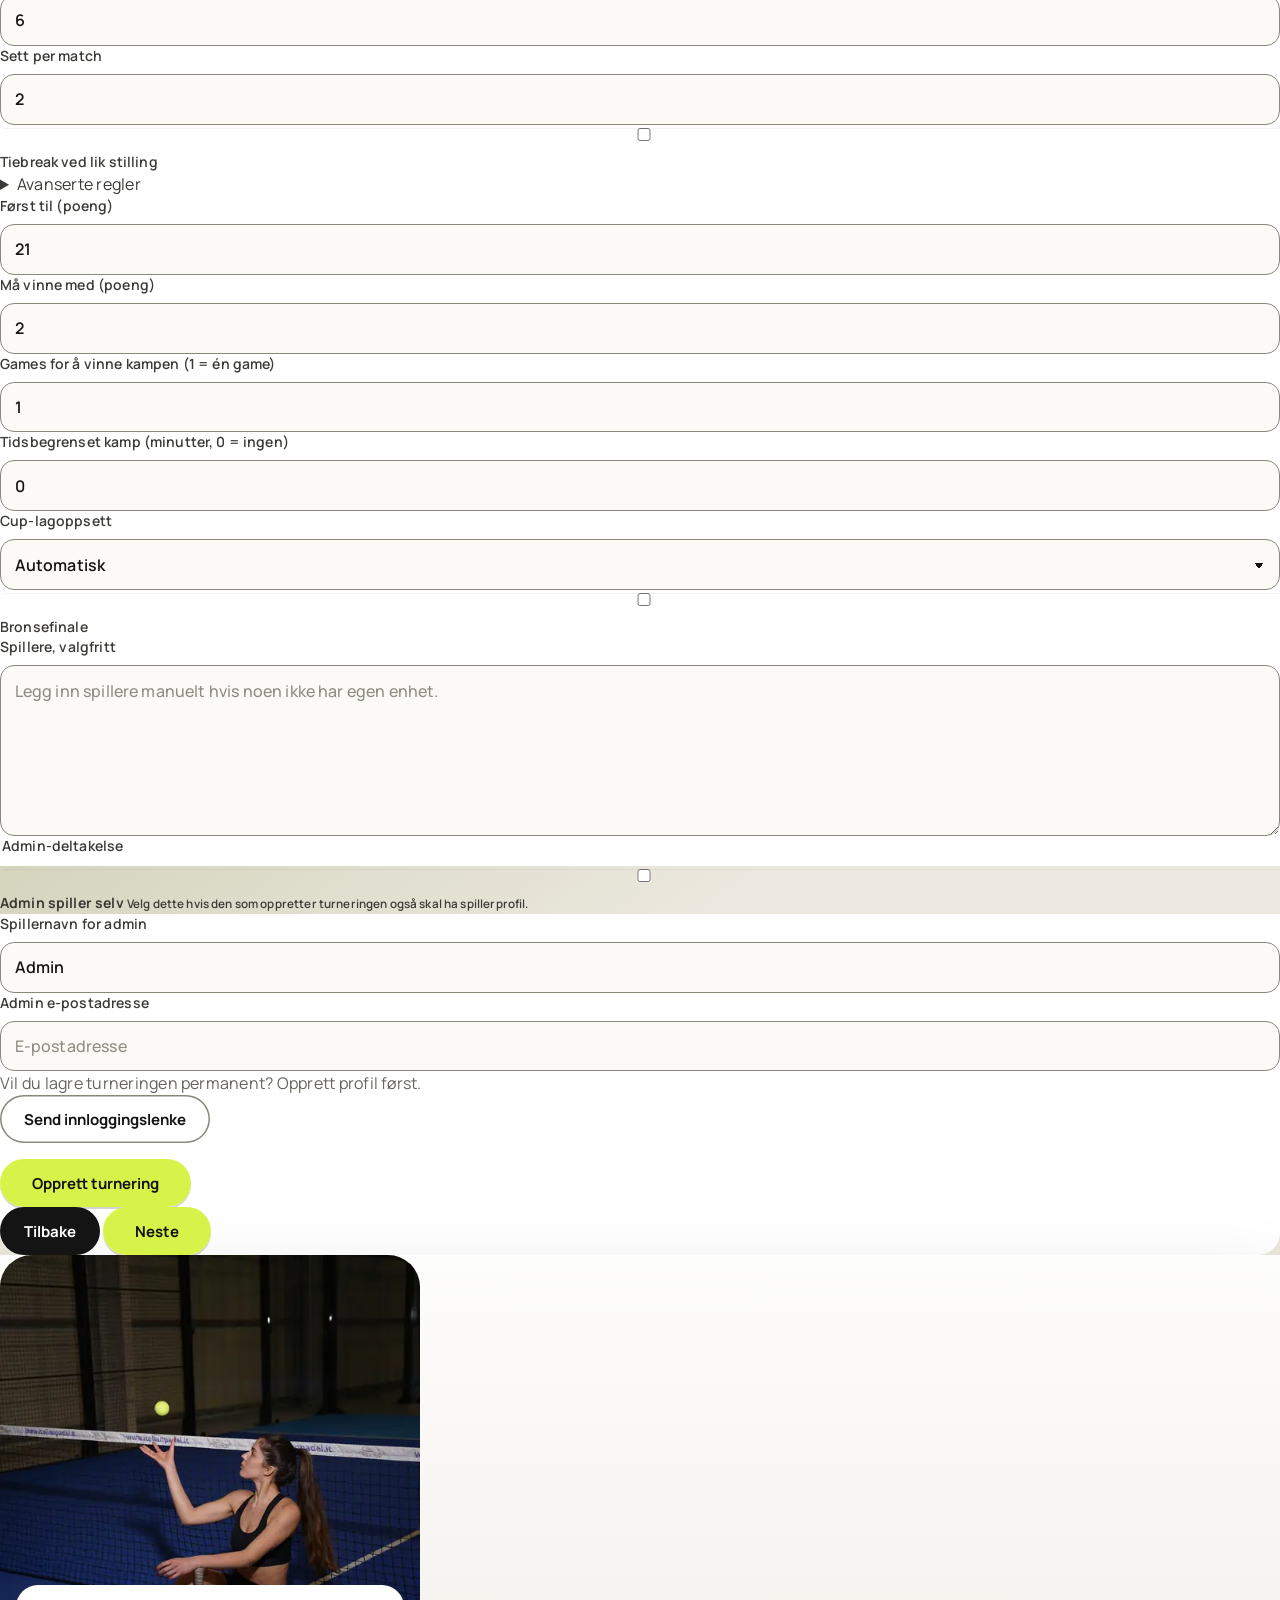
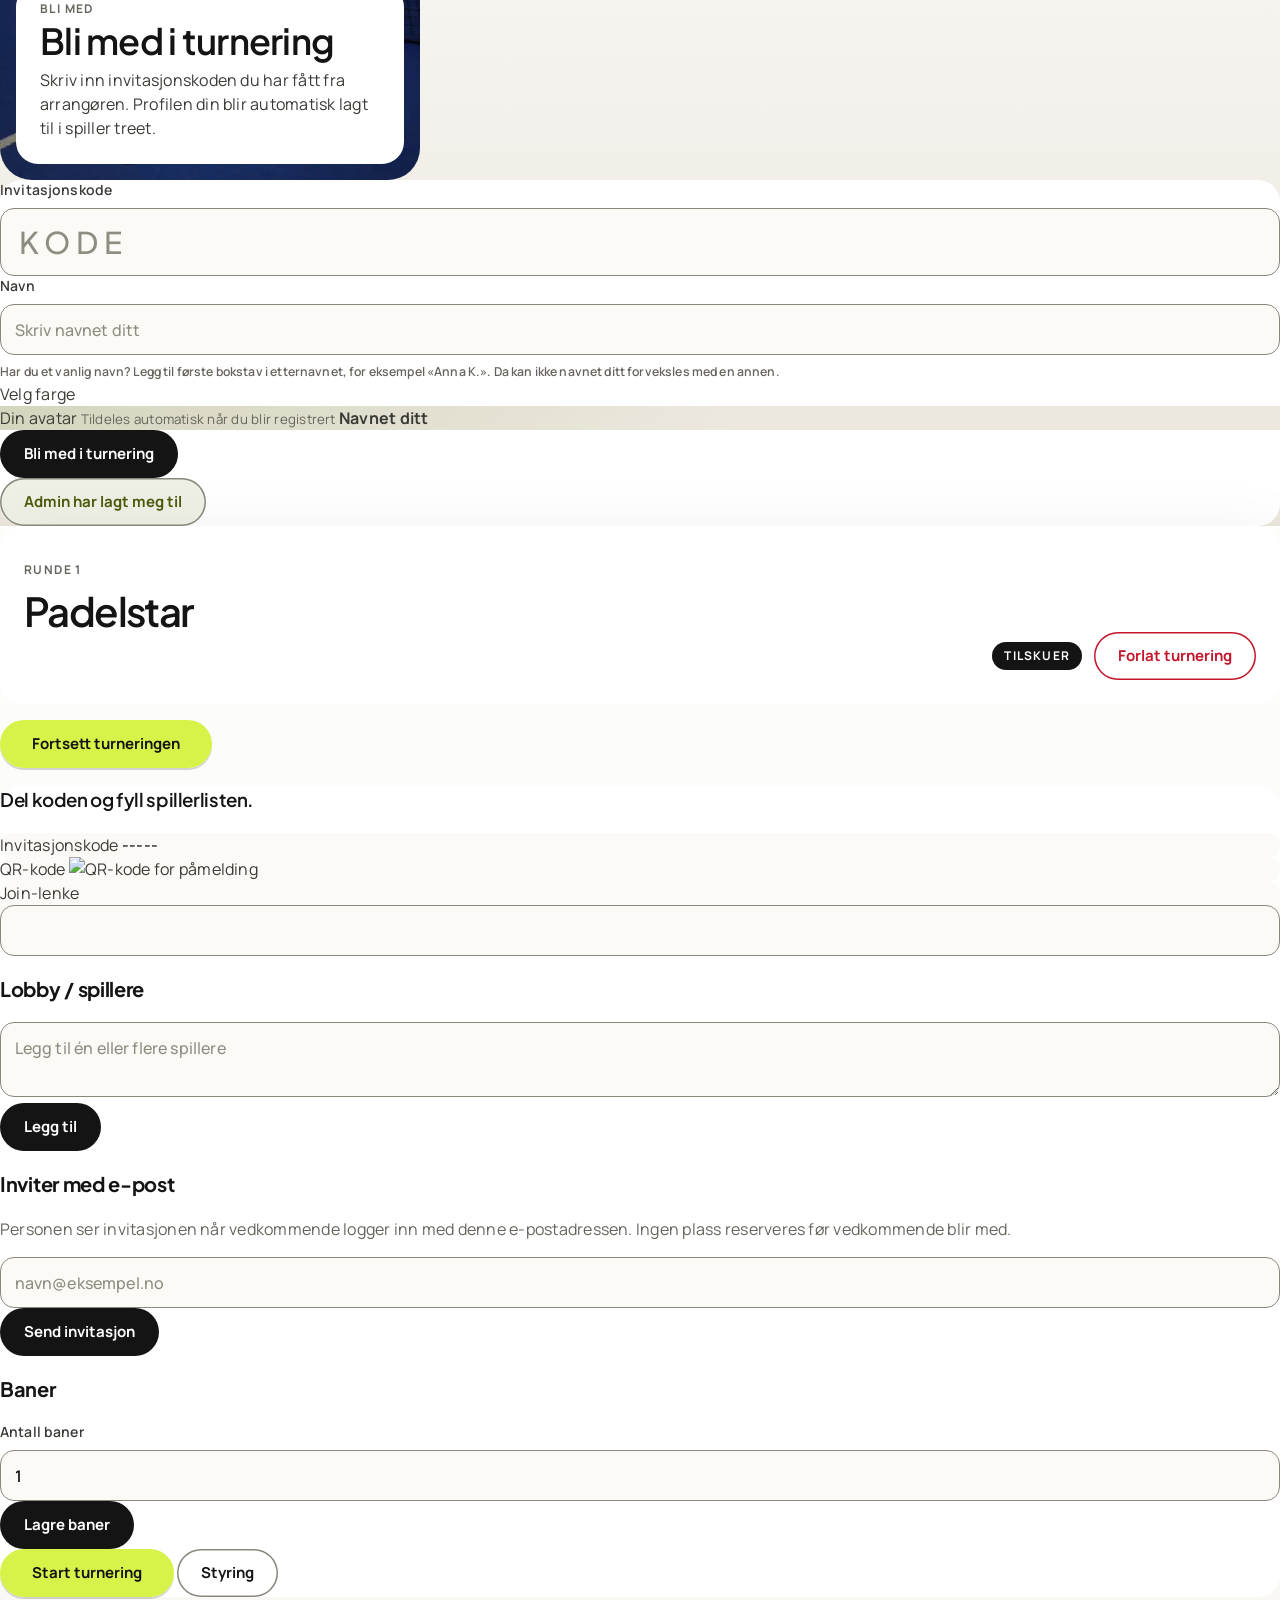
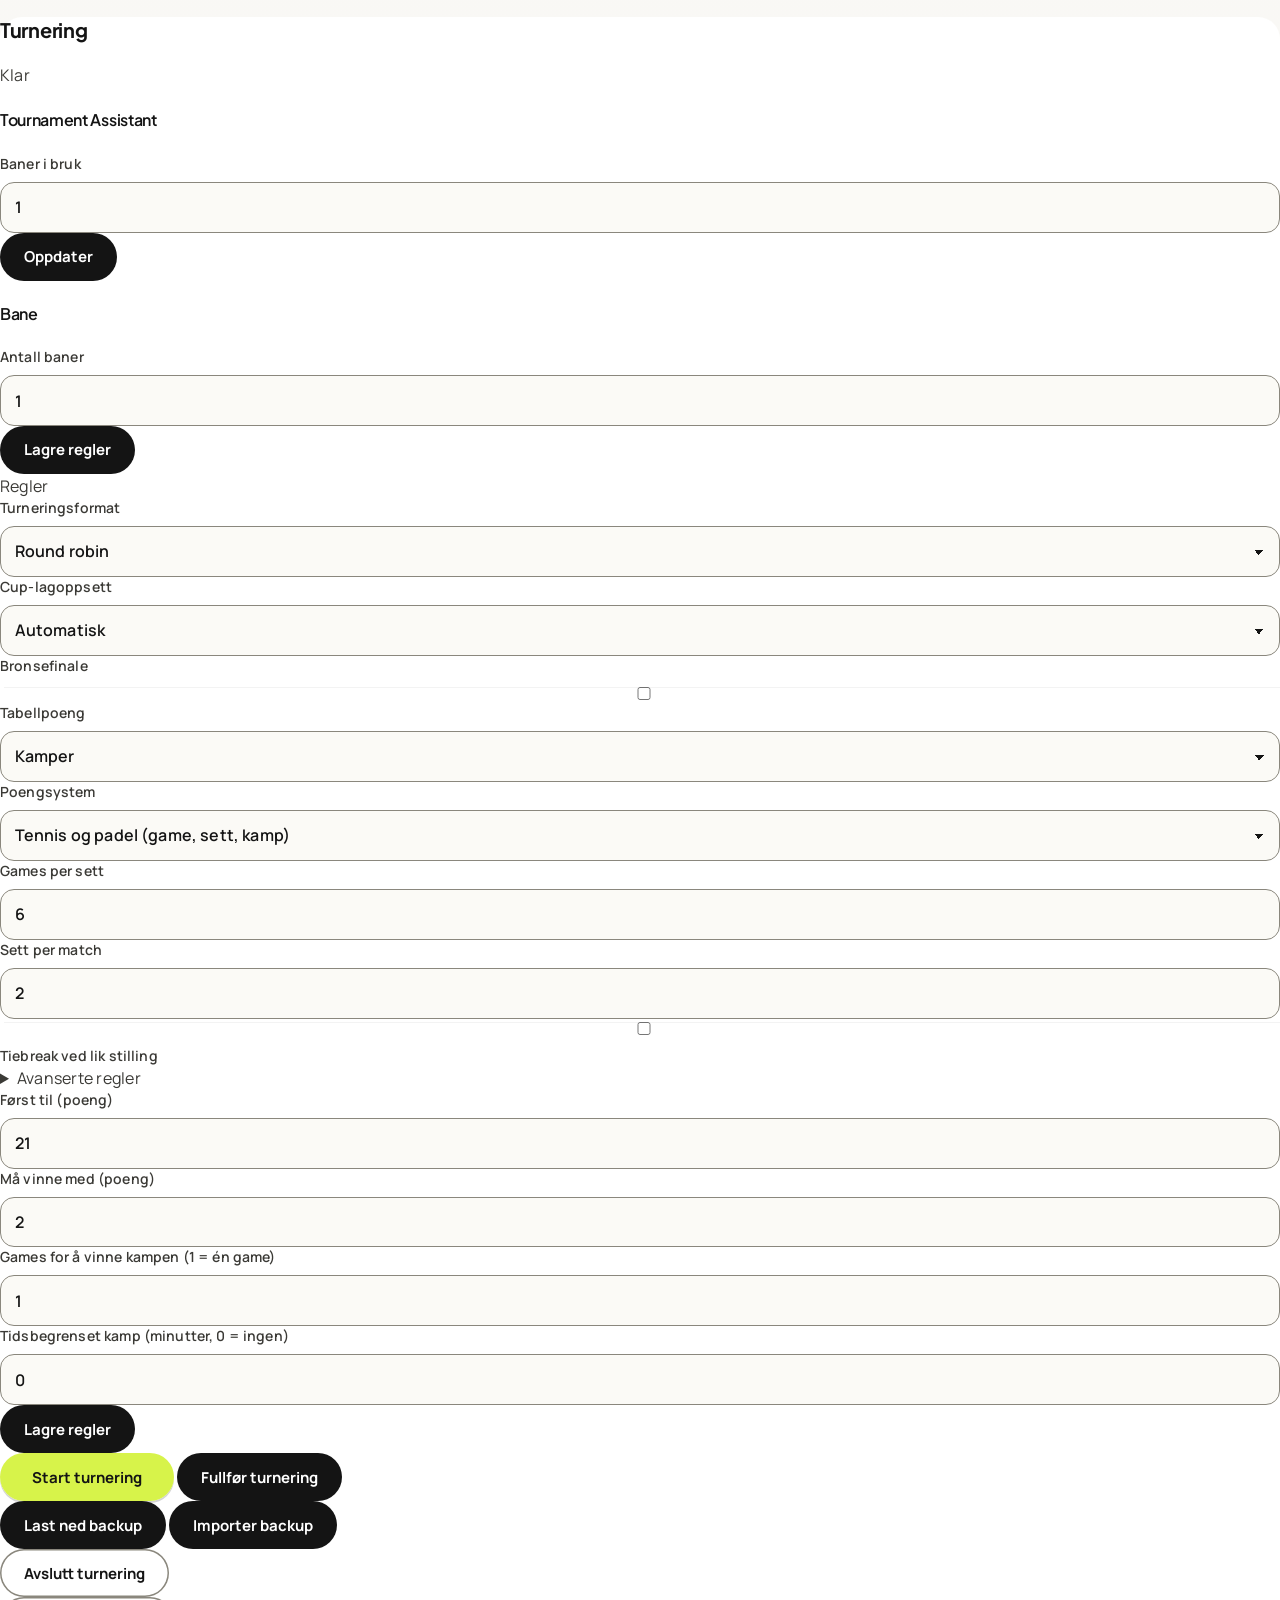
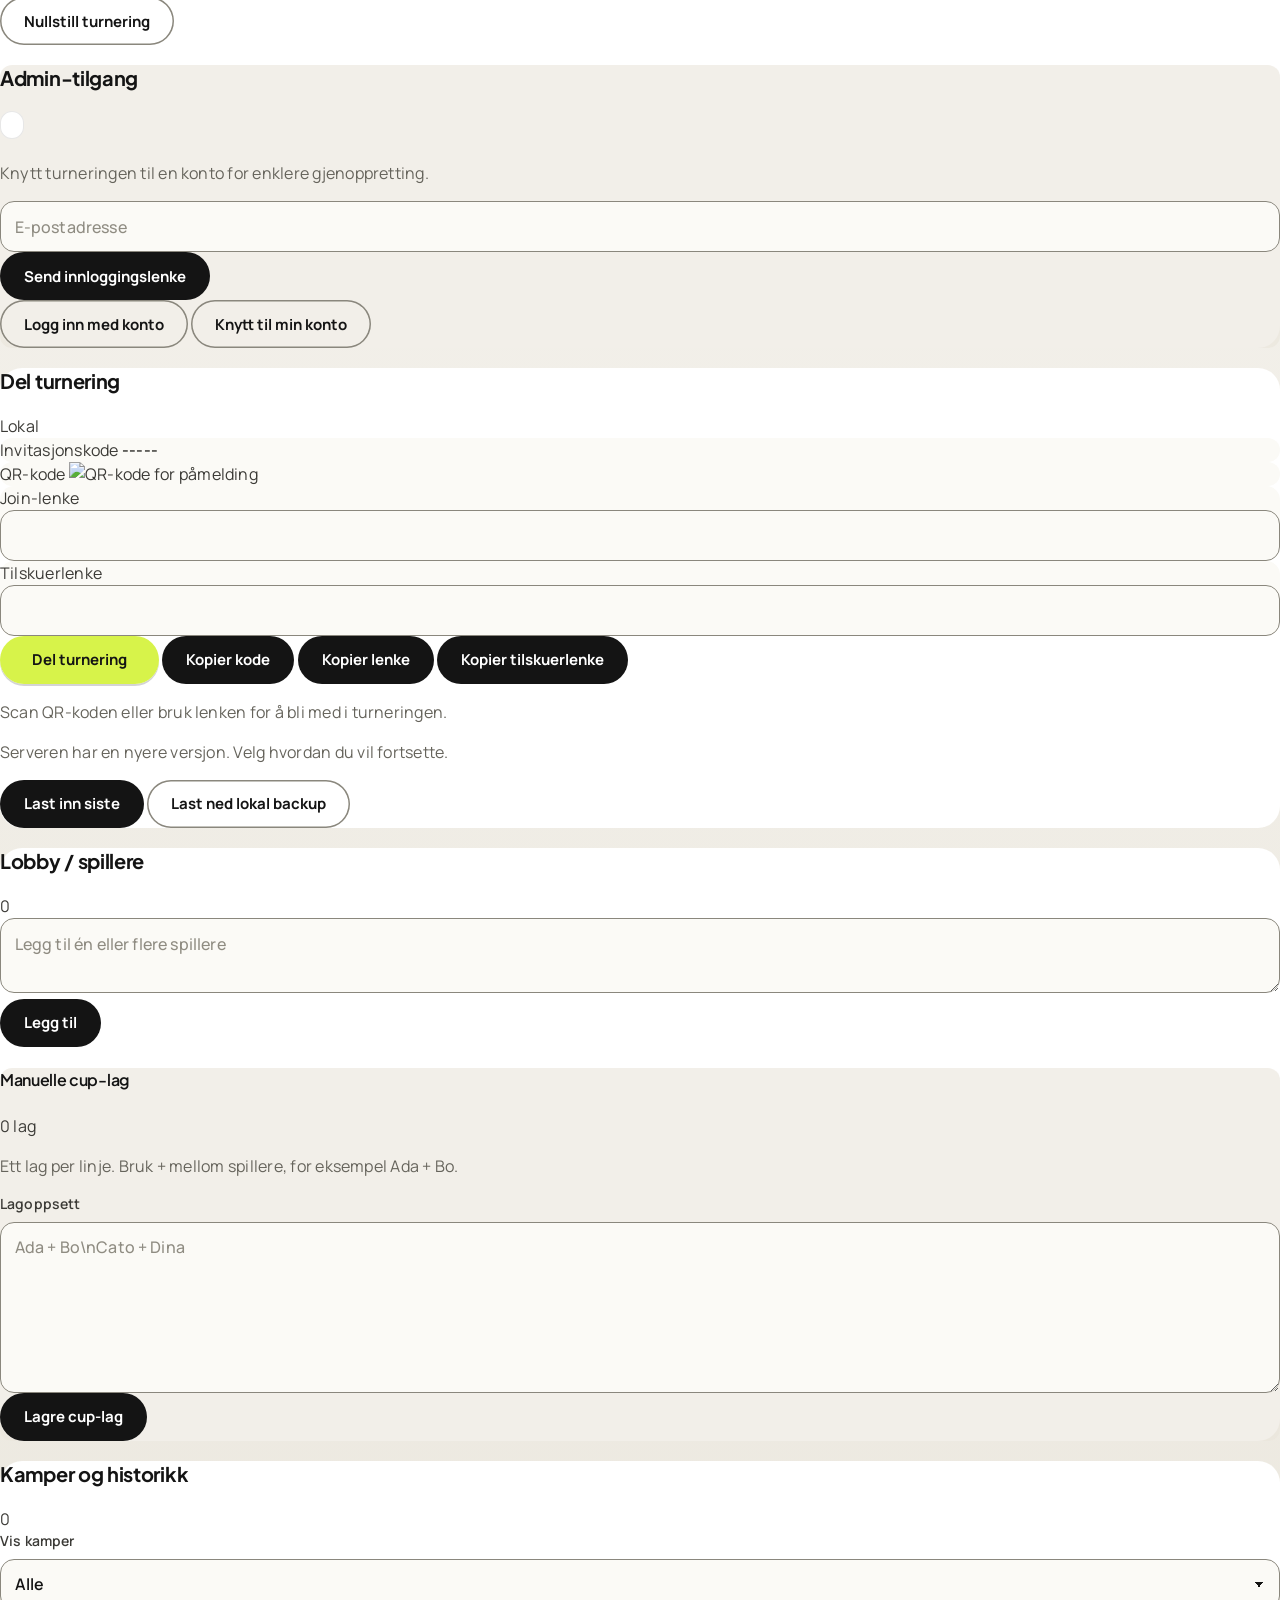
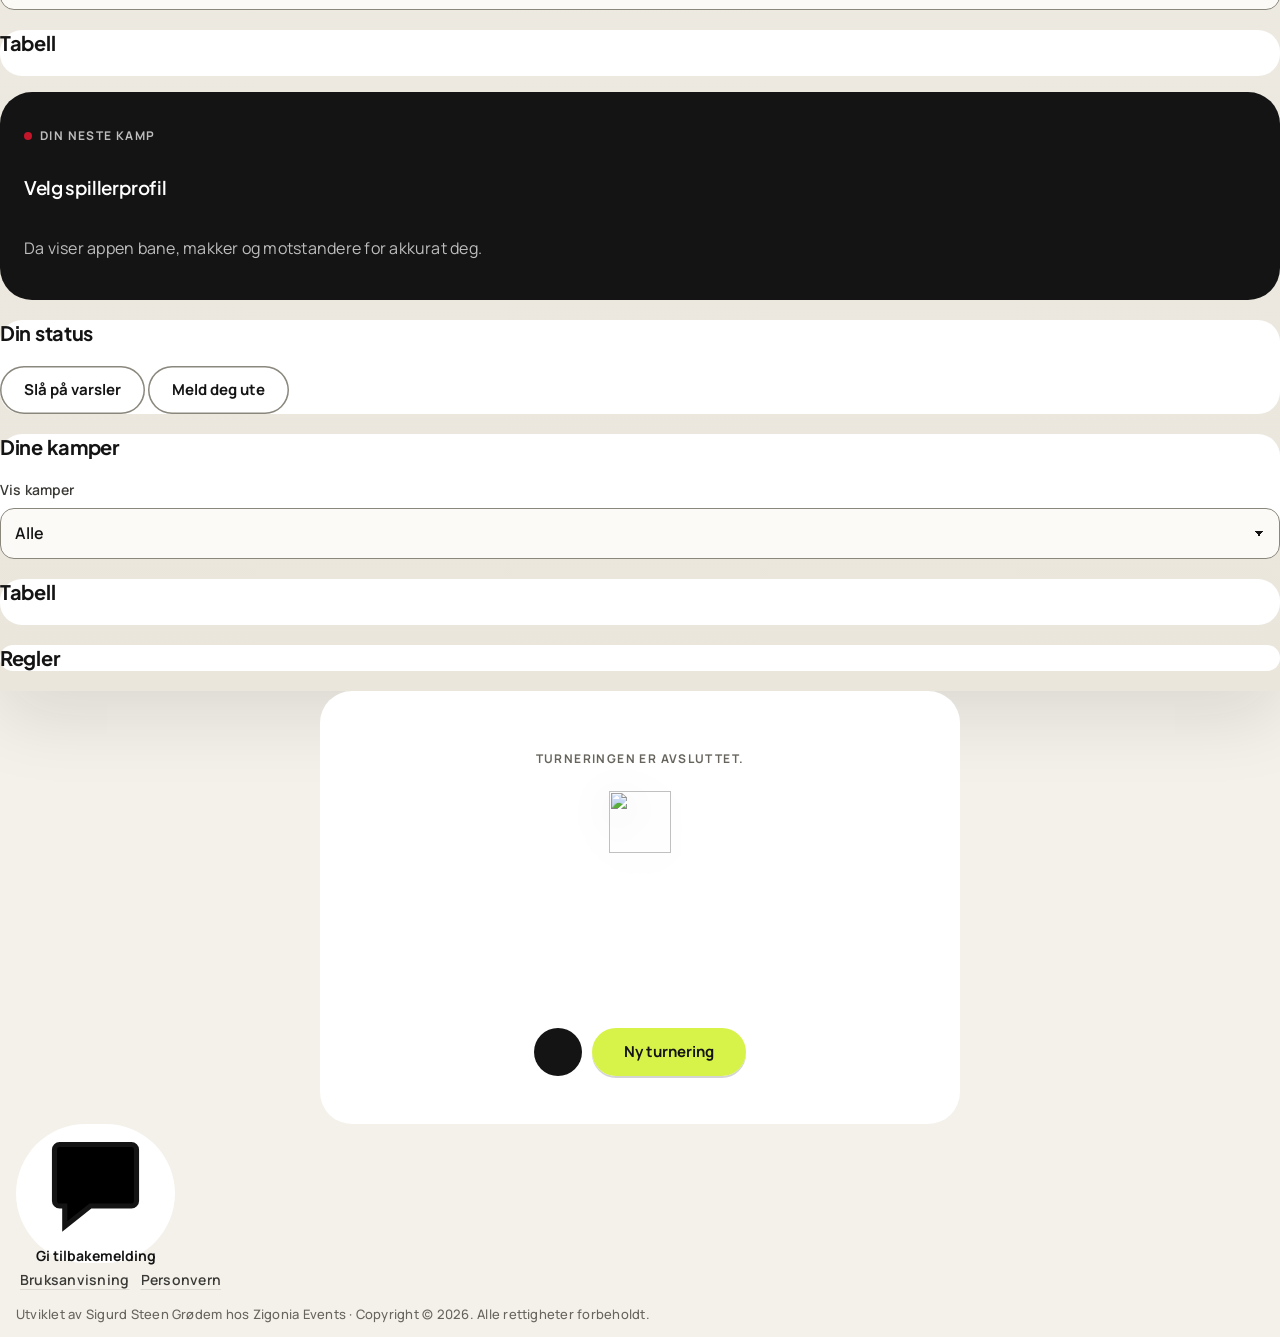
==== commit 16229ef9: "Update index.html" ====
--- a/index.html
+++ b/index.html
@@ -30,7 +30,7 @@
   <link rel="stylesheet" href="styles/ui-consistency.css?v=padelstar-ui-consistency-55">
   <link rel="stylesheet" href="styles/theme-toggle.css?v=padelstar-color-mode-2">
   <link rel="stylesheet" href="styles/components-v2.css?v=padelstar-components-v2-4">
-  <link rel="stylesheet" href="styles/workspace-nav.css?v=padelstar-workspace-nav-9">
+  <link rel="stylesheet" href="styles/workspace-nav.css?v=padelstar-workspace-nav-8">
   <link rel="stylesheet" href="styles/podium.css?v=padelstar-podium-6">
   <link rel="stylesheet" href="styles/create-wizard.css?v=padelstar-create-wizard-6">
   <link rel="stylesheet" href="styles/invite-code-input.css?v=padelstar-invite-code-input-2">
@@ -42,10 +42,10 @@
   <link rel="stylesheet" href="styles/captcha.css?v=padelstar-captcha-1">
   <link rel="stylesheet" href="styles/info-dialog.css?v=padelstar-info-dialog-4">
   <link rel="stylesheet" href="styles/notification-center.css?v=padelstar-notification-center-9">
-  <link rel="stylesheet" href="styles/scorer-panel.css?v=padelstar-scorer-panel-9">
+  <link rel="stylesheet" href="styles/scorer-panel.css?v=padelstar-scorer-panel-8">
   <link rel="stylesheet" href="styles/settings-rows.css?v=padelstar-settings-rows-2">
-  <link rel="stylesheet" href="styles/redesign.css?v=padelstar-redesign-6">
-  <link rel="stylesheet" href="styles/motion.css?v=padelstar-motion-3">
+  <link rel="stylesheet" href="styles/redesign.css?v=padelstar-redesign-5">
+  <link rel="stylesheet" href="styles/motion.css?v=padelstar-motion-2">
   <script>
     window.va = window.va || function () { (window.vaq = window.vaq || []).push(arguments); };
   </script>
@@ -792,12 +792,6 @@
                 <path d="M5 20c.9-3.6 3.6-5.5 7-5.5s6.1 1.9 7 5.5" />
               </svg>
               <span class="workspace-rail-label" data-i18n="nav.player">Spiller</span>
-              <svg class="workspace-rail-icon" viewBox="0 0 24 24" aria-hidden="true" focusable="false"><path d="M6 20V10M12 20V4M18 20v-7"/></svg>
-              <span class="workspace-rail-label" data-standings-label data-i18n="common.standings">Tabell</span>
-            </button>
-            <button type="button" class="workspace-rail-item hidden" data-rail-target="player">
-              <svg class="workspace-rail-icon" viewBox="0 0 24 24" aria-hidden="true" focusable="false"><circle cx="12" cy="8" r="3.5"/><path d="M5 20c.9-3.6 3.6-5.5 7-5.5s6.1 1.9 7 5.5"/></svg>
-              <span class="workspace-rail-label" data-i18n="nav.myView">Min side</span>
             </button>
             <button type="button" class="workspace-rail-item workspace-rail-tv" id="tvModeRailButton"
               data-action="tv-mode">
@@ -814,24 +808,18 @@
             <section class="view-grid" data-section="admin">
               <div class="admin-subtabs wide" role="tablist" aria-label="Adminseksjoner"
                 data-i18n-aria-label="admin.sectionsAria">
-                <button class="subtab active" type="button" role="tab" aria-selected="true" data-admin-panel="lobby"
+                <button class="subtab" type="button" role="tab" aria-selected="false" data-admin-panel="lobby"
                   data-i18n="common.lobby">Lobby</button>
-                <button class="subtab" type="button" role="tab" aria-selected="false" data-admin-panel="players"
-                  data-i18n="admin.players">Spillere</button>
+                <button class="subtab active" type="button" role="tab" aria-selected="true" data-admin-panel="control"
+                  data-i18n="admin.control">Styring</button>
                 <button class="subtab" type="button" role="tab" aria-selected="false" data-admin-panel="matches"
                   data-i18n="admin.matches">Kamper</button>
                 <button class="subtab" type="button" role="tab" aria-selected="false" data-admin-panel="standings"
-                  data-standings-label data-i18n="common.standings">Tabell</button>
+                  data-i18n="common.standings">Tabell</button>
               </div>
 
-              <!-- Lobby (4.2): status first, then Del turnering, Spillere, Regler, Banekø, and the tournament actions. -->
               <div class="panel lobby-wrap">
                 <div class="admin-panel lobby-panel hidden" id="lobbyPanel" data-admin-panel-section="lobby">
-                <div class="admin-panel lobby-panel" id="lobbyPanel" data-admin-panel-section="lobby">
-                  <div class="panel-heading">
-                    <h3 data-i18n="nav.tournament">Turnering</h3>
-                    <span id="tournamentStatus">Klar</span>
-                  </div>
                   <div class="lobby-header">
                     <h3 data-i18n="tournament.lobbyHeadline">Del koden og fyll spillerlisten.</h3>
                     <p id="lobbyReadiness"></p>
@@ -902,11 +890,40 @@
                 </div>
               </div>
 
-              <div class="panel rules-panel">
-                <div class="admin-panel" data-admin-panel-section="lobby">
+              <div class="panel command-panel">
+                <div class="admin-panel" data-admin-panel-section="control">
                   <div class="panel-heading">
-                    <h3 data-i18n="common.rules">Regler</h3>
-                  </div>
+                    <h3 data-i18n="nav.tournament">Turnering</h3>
+                    <span id="tournamentStatus">Klar</span>
+                  </div>
+                  <div class="live-overview" id="adminLiveOverview"></div>
+                  <section class="tournament-assistant hidden" id="tournamentAssistant" aria-live="polite">
+                    <div class="panel-heading">
+                      <h4 data-i18n="assistant.title">Tournament Assistant</h4>
+                    </div>
+                    <ul id="tournamentAssistantFindings"></ul>
+                  </section>
+                  <div class="court-queue" id="courtQueue"></div>
+                  <div class="status-grid" id="lobbyStatus"></div>
+                  <form class="inline-form" id="courtSettingsForm">
+                    <label>
+                      <span data-i18n="admin.courtsInUse">Baner i bruk</span>
+                      <input name="courtList" type="text" value="1" placeholder="1, 2 eller 3, 4, 16" required
+                        data-i18n-placeholder="admin.courtListPlaceholder">
+                    </label>
+                    <button class="secondary" type="submit" data-i18n="actions.update">Oppdater</button>
+                  </form>
+                  <form class="court-names-form" id="courtNamesForm">
+                    <div class="panel-heading">
+                      <h4 data-i18n="common.court">Bane</h4>
+                      <label class="court-count-control">
+                        <span data-i18n="setup.courtCount">Antall baner</span>
+                        <input name="courtCount" type="number" min="1" max="12" value="1" required>
+                      </label>
+                    </div>
+                    <div class="court-names-list" id="courtNamesList"></div>
+                    <button class="secondary" type="submit" data-i18n="actions.saveRules">Lagre regler</button>
+                  </form>
                   <form class="inline-form settings-form" id="tournamentSettingsForm">
                     <div class="settings-group">
                       <div class="settings-group-title" data-i18n="admin.rulesGroupTitle">Regler</div>
@@ -1004,40 +1021,6 @@
                     </div>
                     <button class="secondary" type="submit" data-i18n="actions.saveRules">Lagre regler</button>
                   </form>
-                  <form class="inline-form" id="courtSettingsForm">
-                    <label>
-                      <span data-i18n="admin.courtsInUse">Baner i bruk</span>
-                      <input name="courtList" type="text" value="1" placeholder="1, 2 eller 3, 4, 16" required
-                        data-i18n-placeholder="admin.courtListPlaceholder">
-                    </label>
-                    <button class="secondary" type="submit" data-i18n="actions.update">Oppdater</button>
-                  </form>
-                  <form class="court-names-form" id="courtNamesForm">
-                    <div class="panel-heading">
-                      <h4 data-i18n="common.court">Bane</h4>
-                      <label class="court-count-control">
-                        <span data-i18n="setup.courtCount">Antall baner</span>
-                        <input name="courtCount" type="number" min="1" max="12" value="1" required>
-                      </label>
-                    </div>
-                    <div class="court-names-list" id="courtNamesList"></div>
-                    <button class="secondary" type="submit" data-i18n="lobby.saveCourts">Lagre baner</button>
-                  </form>
-                </div>
-              </div>
-
-              <div class="panel court-queue-panel">
-                <div class="admin-panel" data-admin-panel-section="lobby">
-                  <div class="court-queue" id="courtQueue"></div>
-                  <div class="status-grid" id="lobbyStatus"></div>
-                </div>
-              </div>
-
-              <div class="panel command-panel">
-                <div class="admin-panel" data-admin-panel-section="lobby">
-                  <div class="panel-heading">
-                    <h3 data-i18n="admin.actionsTitle">Handlinger</h3>
-                  </div>
                   <div class="button-row">
                     <button class="primary" id="generateRoundButton" type="button"
                       data-i18n="actions.startTournament">Start
@@ -1085,11 +1068,67 @@
                 </div>
               </div>
 
-              <!-- Spillere (4.3): the full player list, ordered by match status. -->
-              <div class="panel players-panel">
-                <div class="admin-panel hidden" data-admin-panel-section="players">
+              <div class="panel share-panel">
+                <div class="admin-panel admin-integrated-panel" data-admin-panel-section="control">
                   <div class="panel-heading">
-                    <h3 data-i18n="admin.players">Spillere</h3>
+                    <h3 data-i18n="share.title">Del turnering</h3>
+                    <span data-i18n="localPwa">Lokal</span>
+                  </div>
+                  <div class="share-details">
+                    <div>
+                      <span data-i18n="share.inviteCode">Invitasjonskode</span>
+                      <strong id="adminInviteCode">-----</strong>
+                    </div>
+                    <div class="qr-card">
+                      <span data-i18n="share.qrCode">QR-kode</span>
+                      <img id="joinQrCode" src="" alt="QR-kode for påmelding" width="180" height="180"
+                        data-i18n-alt="share.qrCodeAlt">
+                    </div>
+                    <div>
+                      <span data-i18n="share.joinLink">Join-lenke</span>
+                      <input id="joinLink" type="text" readonly value="">
+                    </div>
+                    <div>
+                      <span data-i18n="share.spectatorLink">Tilskuerlenke</span>
+                      <input id="spectatorLink" type="text" readonly value="">
+                    </div>
+                  </div>
+                  <div class="button-row">
+                    <button class="primary" id="shareTournamentButton" type="button"
+                      data-i18n="actions.shareTournament">Del
+                      turnering</button>
+                    <button class="secondary" id="copyInviteCodeButton" type="button"
+                      data-i18n="actions.copyCode">Kopier
+                      kode</button>
+                    <button class="secondary" id="copyJoinLinkButton" type="button" data-i18n="actions.copyLink">Kopier
+                      lenke</button>
+                    <button class="secondary" id="copySpectatorLinkButton" type="button"
+                      data-i18n="actions.copySpectatorLink">Kopier tilskuerlenke</button>
+                  </div>
+                  <p class="hint status-message" id="copyStatus" role="status" aria-live="polite"
+                    data-i18n="share.joinHint">Scan QR-koden eller bruk lenken for å bli med i turneringen.</p>
+                  <p class="hint sync-status-detail" id="syncStatusDetail" role="status" aria-live="polite"></p>
+                  <div class="conflict-actions hidden" id="conflictActions" role="group"
+                    aria-label="Konflikthandlinger">
+                    <p class="hint" data-i18n="messages.remoteConflict">Serveren har en nyere versjon. Velg hvordan du
+                      vil
+                      fortsette.</p>
+                    <div class="button-row">
+                      <button class="secondary" id="refreshRemoteButton" type="button"
+                        data-i18n="refreshRemoteState">Last
+                        inn siste</button>
+                      <button class="ghost" id="keepLocalBackupButton" type="button"
+                        data-i18n="actions.downloadBackup">Last
+                        ned lokal backup</button>
+                    </div>
+                  </div>
+                </div>
+              </div>
+
+              <div class="panel">
+                <div class="admin-panel admin-integrated-panel" data-admin-panel-section="control">
+                  <div class="panel-heading">
+                    <h3 data-i18n="admin.lobbyPlayers">Lobby / spillere</h3>
                     <span id="playerCount">0</span>
                   </div>
                   <form class="inline-form" id="addPlayerForm">
@@ -1118,11 +1157,10 @@
                 </div>
               </div>
 
-              <!-- Kamper (4.4): current matches first, then the next ones. -->
               <div class="panel wide">
                 <div class="admin-panel hidden" data-admin-panel-section="matches">
                   <div class="panel-heading">
-                    <h3 data-i18n="admin.matches">Kamper</h3>
+                    <h3 data-i18n="admin.matchesHistory">Kamper og historikk</h3>
                     <span id="matchCount">0</span>
                   </div>
                   <div class="round-summary" id="roundSummary"></div>
@@ -1137,21 +1175,19 @@
                       </select>
                     </label>
                   </div>
+                  <div class="cup-bracket hidden" id="cupBracket"></div>
                   <div class="matches" id="adminMatches"></div>
                 </div>
               </div>
 
-              <!-- Tabell/Cup (4.5): the table for Round Robin, the bracket for Cup. -->
               <div class="panel wide">
                 <div class="admin-panel hidden" data-admin-panel-section="standings">
                   <div class="panel-heading">
-                    <h3 id="standingsPanelTitle" data-standings-label data-i18n="common.standings">Tabell</h3>
-                  </div>
-                  <div class="cup-bracket hidden" id="cupBracket"></div>
+                    <h3 data-i18n="common.standings">Tabell</h3>
+                  </div>
                   <ol class="standings" id="ownerStandingsList"></ol>
                 </div>
               </div>
-
             </section>
 
             <section class="view-grid hidden" data-section="player">
@@ -1194,8 +1230,7 @@
               </div>
 
               <div class="panel wide" id="playerStandingsPanel">
-                <h3 data-standings-label data-i18n="common.standings">Tabell</h3>
-                <div class="cup-bracket hidden" id="playerCupBracket"></div>
+                <h3 data-i18n="common.standings">Tabell</h3>
                 <ol class="standings" id="playerStandingsList"></ol>
               </div>
 
@@ -1388,7 +1423,7 @@
         </nav>
       </div>
       <p class="footer-credit">
-        <span data-i18n="footer.developedBy">Utviklet av Sigurd Steen Grødem for Zigonia Events</span> ·
+        <span data-i18n="footer.developedBy">Utviklet av Sigurd Steen Grødem hos Zigonia Events</span> ·
         <span data-i18n="footer.copyrightPrefix">Copyright</span> &copy; <span id="copyrightYearRange">2026</span>.
         <span data-i18n="footer.rights">Alle rettigheter forbeholdt.</span>
       </p>
@@ -1400,18 +1435,18 @@
   <script async fetchpriority="low" src="https://cdn.jsdelivr.net/npm/@supabase/supabase-js@2"
     onload="window.dispatchEvent(new Event('padelstar-supabase-ready'))"></script>
   <script defer src="supabase-config.js"></script>
-  <script defer src="app/translations.js?v=padelstar-i18n-75"></script>
+  <script defer src="app/translations.js?v=padelstar-i18n-70"></script>
   <script defer src="app/i18n-ui.js?v=padelstar-i18n-ui-6"></script>
   <script defer src="app/storage.js?v=padelstar-storage-1"></script>
   <script defer src="app/rendering.js?v=padelstar-rendering-3"></script>
-  <script defer src="app/remote-tournament.js?v=padelstar-remote-tournament-6"></script>
+  <script defer src="app/remote-tournament.js?v=padelstar-remote-tournament-5"></script>
   <script defer src="app/admin-actions.js?v=padelstar-admin-actions-5"></script>
-  <script defer src="app/court-settings.js?v=padelstar-court-settings-3"></script>
+  <script defer src="app/court-settings.js?v=padelstar-court-settings-2"></script>
   <script defer src="app/setup-forms.js?v=padelstar-setup-forms-5"></script>
   <script defer src="app/tournament-queries.js?v=padelstar-tournament-queries-1"></script>
   <script defer src="app/tournament-sharing.js?v=padelstar-tournament-sharing-1"></script>
   <script defer src="app/player-actions.js?v=padelstar-player-actions-2"></script>
-  <script defer src="app/tournament-engine.js?v=padelstar-engine-3"></script>
+  <script defer src="app/tournament-engine.js?v=padelstar-engine-2"></script>
   <script defer src="app/tournament-modes.js?v=padelstar-modes-1"></script>
   <script defer src="app/player-statistics.js?v=padelstar-player-statistics-1"></script>
   <script defer src="app/tournament-insights.js?v=padelstar-insights-2"></script>
@@ -1419,23 +1454,22 @@
   <script defer src="app/tournament-state-machine.js?v=padelstar-state-machine-1"></script>
   <script defer src="app/tournament-scheduler.js?v=padelstar-scheduler-1"></script>
   <script defer src="app/tournament-rounds.js?v=padelstar-rounds-2"></script>
-  <script defer src="app/tournament-runtime.js?v=padelstar-tournament-runtime-5"></script>
+  <script defer src="app/tournament-runtime.js?v=padelstar-tournament-runtime-4"></script>
   <script defer src="app/workspace-overview.js?v=padelstar-workspace-overview-4"></script>
   <script defer src="app/court-queue.js?v=padelstar-court-queue-3"></script>
   <script defer src="app/tournament-events.js?v=padelstar-tournament-events-1"></script>
   <script defer src="app/retention-policy.js?v=padelstar-retention-2"></script>
-  <script defer src="app/match-list.js?v=padelstar-match-list-5"></script>
-  <script defer src="app/list-reorder.js?v=padelstar-list-reorder-1"></script>
-  <script defer src="app/standings.js?v=padelstar-standings-5"></script>
+  <script defer src="app/match-list.js?v=padelstar-match-list-4"></script>
+  <script defer src="app/standings.js?v=padelstar-standings-4"></script>
   <script defer src="app/podium.js?v=padelstar-podium-4"></script>
-  <script defer src="app/lobby.js?v=padelstar-lobby-6"></script>
-  <script defer src="app/player-list.js?v=padelstar-player-list-4"></script>
-  <script defer src="app/cup-bracket.js?v=padelstar-cup-bracket-3"></script>
+  <script defer src="app/lobby.js?v=padelstar-lobby-5"></script>
+  <script defer src="app/player-list.js?v=padelstar-player-list-3"></script>
+  <script defer src="app/cup-bracket.js?v=padelstar-cup-bracket-2"></script>
   <script defer src="app/player-status.js?v=padelstar-player-status-1"></script>
-  <script defer src="app/player-next-match.js?v=padelstar-player-next-match-10"></script>
+  <script defer src="app/player-next-match.js?v=padelstar-player-next-match-8"></script>
   <script defer src="app/rules.js?v=padelstar-rules-5"></script>
   <script defer src="app/player-controls.js?v=padelstar-player-controls-2"></script>
-  <script defer src="app/large-score.js?v=padelstar-large-score-7"></script>
+  <script defer src="app/large-score.js?v=padelstar-large-score-6"></script>
   <script defer src="app/set-score-dialog.js?v=padelstar-set-score-dialog-2"></script>
   <script defer src="app/admin-status.js?v=padelstar-admin-status-3"></script>
   <script defer src="app/profile-ui.js?v=padelstar-profile-ui-5"></script>
@@ -1444,72 +1478,72 @@
   <script defer src="app/player-withdrawal.js?v=padelstar-player-withdrawal-2"></script>
   <script defer src="app/player-state.js?v=padelstar-player-state-6"></script>
   <script defer src="app/tournament-status.js?v=padelstar-tournament-status-1"></script>
-  <script defer src="app/tournament-finalization.js?v=padelstar-finalization-2"></script>
-  <script defer src="app/scoring-engine.js?v=padelstar-scoring-9"></script>
+  <script defer src="app/tournament-finalization.js?v=padelstar-finalization-1"></script>
+  <script defer src="app/scoring-engine.js?v=padelstar-scoring-7"></script>
   <script defer src="app/scoring-rules-form.js?v=padelstar-scoring-rules-form-1"></script>
-  <script defer src="app/state-manager.js?v=padelstar-state-6"></script>
+  <script defer src="app/state-manager.js?v=padelstar-state-5"></script>
   <script defer src="app/realtime-sync.js?v=padelstar-realtime-sync-1"></script>
   <script defer src="app/offline-storage.js?v=padelstar-offline-1"></script>
   <script defer src="app/persistence.js?v=padelstar-persistence-1"></script>
   <script defer src="app/admin-identity.js?v=padelstar-admin-identity-2"></script>
   <script defer src="app/remote-feedback.js?v=padelstar-remote-feedback-1"></script>
-  <script defer src="app/realtime-connection.js?v=padelstar-realtime-connection-4"></script>
+  <script defer src="app/realtime-connection.js?v=padelstar-realtime-connection-3"></script>
   <script defer src="app/observability.js?v=padelstar-observability-1"></script>
   <script defer src="app/profile-manager.js?v=padelstar-profile-2"></script>
   <script defer src="app/profile-history.js?v=padelstar-profile-history-1"></script>
   <script defer src="app/remote-rpc.js?v=padelstar-remote-rpc-1"></script>
   <script defer src="app/ui-effects.js?v=padelstar-ui-effects-3"></script>
   <script defer src="app/navigation.js?v=padelstar-navigation-3"></script>
-  <script defer src="app/workspace-rail.js?v=padelstar-workspace-rail-6"></script>
+  <script defer src="app/workspace-rail.js?v=padelstar-workspace-rail-5"></script>
   <script defer src="app/nav-indicator.js?v=padelstar-nav-indicator-1"></script>
   <script defer src="app/view-motion.js?v=padelstar-view-motion-1"></script>
   <script defer src="app/avatar-system.js?v=padelstar-avatar-system-1"></script>
   <script defer src="app/pwa-install.js?v=padelstar-pwa-install-3"></script>
   <script defer src="app/accent-system.js?v=padelstar-accent-system-2"></script>
   <script defer src="app/player-visuals.js?v=padelstar-player-visuals-3"></script>
-  <script defer src="app/ui-feedback.js?v=padelstar-ui-feedback-3"></script>
+  <script defer src="app/ui-feedback.js?v=padelstar-ui-feedback-2"></script>
   <script defer src="app/notification-system.js?v=padelstar-notification-system-3"></script>
   <script defer src="app/color-mode.js?v=padelstar-color-mode-3"></script>
   <script defer src="app/notification-center.js?v=padelstar-notification-center-9"></script>
   <script defer src="app/push-preferences.js?v=padelstar-push-preferences-1"></script>
   <script defer src="app/expiry-notice.js?v=padelstar-expiry-notice-1"></script>
   <script defer src="app/notification-center-ui.js?v=padelstar-notification-center-9"></script>
-  <script defer src="app/system-admin.js?v=padelstar-system-admin-5"></script>
+  <script defer src="app/system-admin.js?v=padelstar-system-admin-4"></script>
   <script defer src="app/invitations.js?v=padelstar-invitations-2"></script>
   <script defer src="app/profile-session.js?v=padelstar-profile-session-4"></script>
   <script defer src="app/captcha.js?v=padelstar-captcha-1"></script>
-  <script defer src="app/account-auth.js?v=padelstar-account-auth-8"></script>
+  <script defer src="app/account-auth.js?v=padelstar-account-auth-7"></script>
   <script defer src="app/config/storage-keys.js?v=padelstar-storage-keys-1"></script>
   <script defer src="app/config/supabase-config.js?v=padelstar-supabase-config-1"></script>
   <script defer src="app/core/utilities.js?v=padelstar-utilities-1"></script>
   <script defer src="app/core/language-controller.js?v=padelstar-language-controller-1"></script>
   <script defer src="app/core/session-controller.js?v=padelstar-session-controller-2"></script>
-  <script defer src="app/core/remote-state-controller.js?v=padelstar-remote-state-controller-5"></script>
+  <script defer src="app/core/remote-state-controller.js?v=padelstar-remote-state-controller-4"></script>
   <script defer src="app/core/remote-sync-controller.js?v=padelstar-remote-sync-controller-1"></script>
-  <script defer src="app/bootstrap/dom-elements.js?v=padelstar-dom-elements-18"></script>
-  <script defer src="app/bootstrap/app-meta.js?v=padelstar-app-meta-27"></script>
+  <script defer src="app/bootstrap/dom-elements.js?v=padelstar-dom-elements-17"></script>
+  <script defer src="app/bootstrap/app-meta.js?v=padelstar-app-meta-26"></script>
   <script defer src="app/bootstrap/app-events.js?v=padelstar-bootstrap-events-4"></script>
   <script defer src="app/bootstrap/app-init.js?v=padelstar-app-init-2"></script>
   <script defer src="app/ui/theme.js?v=padelstar-theme-2"></script>
   <script defer src="app/ui/app-renderer.js?v=padelstar-app-renderer-7"></script>
-  <script defer src="app/feedback.js?v=padelstar-feedback-3"></script>
+  <script defer src="app/feedback.js?v=padelstar-feedback-2"></script>
   <script defer src="app/info-dialog.js?v=padelstar-info-dialog-3"></script>
   <script defer src="app/result-correction.js?v=padelstar-result-correction-3"></script>
   <script defer src="app/result-correction-dialog.js?v=padelstar-result-correction-dialog-3"></script>
-  <script defer src="app/match-card.js?v=padelstar-match-card-19"></script>
+  <script defer src="app/match-card.js?v=padelstar-match-card-17"></script>
   <script defer src="app/backup-format.js?v=padelstar-backup-format-2"></script>
   <script defer src="app/link-utils.js?v=padelstar-link-utils-2"></script>
   <script defer src="app/tournament-state.js?v=padelstar-tournament-state-7"></script>
-  <script defer src="app/tournament-library.js?v=padelstar-tournament-library-4"></script>
+  <script defer src="app/tournament-library.js?v=padelstar-tournament-library-3"></script>
   <script defer src="app/state-bootstrap.js?v=padelstar-state-bootstrap-1"></script>
   <script defer src="app/module-routing.js?v=padelstar-module-routing-5"></script>
   <script defer src="app/session-policy.js?v=padelstar-session-policy-1"></script>
   <script defer src="app/remote-state-write.js?v=padelstar-remote-state-write-1"></script>
   <script defer src="app/remote-admin-actions.js?v=padelstar-remote-admin-actions-6"></script>
   <script defer src="app/remote-player-score.js?v=padelstar-remote-player-score-4"></script>
-  <script defer src="app/score-actions.js?v=padelstar-score-actions-11"></script>
-  <script defer src="app/workspace-navigation.js?v=padelstar-workspace-navigation-7"></script>
-  <script defer src="app/app-events.js?v=padelstar-app-events-6"></script>
+  <script defer src="app/score-actions.js?v=padelstar-score-actions-10"></script>
+  <script defer src="app/workspace-navigation.js?v=padelstar-workspace-navigation-6"></script>
+  <script defer src="app/app-events.js?v=padelstar-app-events-5"></script>
   <script defer src="app/workspace-events.js?v=padelstar-workspace-events-3"></script>
   <script defer src="app/tournament-entry.js?v=padelstar-tournament-entry-9"></script>
   <script defer src="app/create-wizard.js?v=padelstar-create-wizard-4"></script>
@@ -1517,10 +1551,10 @@
   <script defer src="app/home-join.js?v=padelstar-home-join-1"></script>
   <script defer src="app/player-tabs.js?v=padelstar-player-tabs-1"></script>
   <script defer src="app/accent-picker.js?v=padelstar-accent-picker-1"></script>
-  <script defer src="app/admin-form-events.js?v=padelstar-admin-form-events-10"></script>
-  <script defer src="app/match-actions.js?v=padelstar-match-actions-6"></script>
+  <script defer src="app/admin-form-events.js?v=padelstar-admin-form-events-9"></script>
+  <script defer src="app/match-actions.js?v=padelstar-match-actions-4"></script>
   <script defer src="app/initial-view.js?v=padelstar-initial-view-3"></script>
-  <script defer src="app/app.js?v=padelstar-session-100"></script>
+  <script defer src="app/app.js?v=padelstar-session-95"></script>
 </body>
 
 </html>
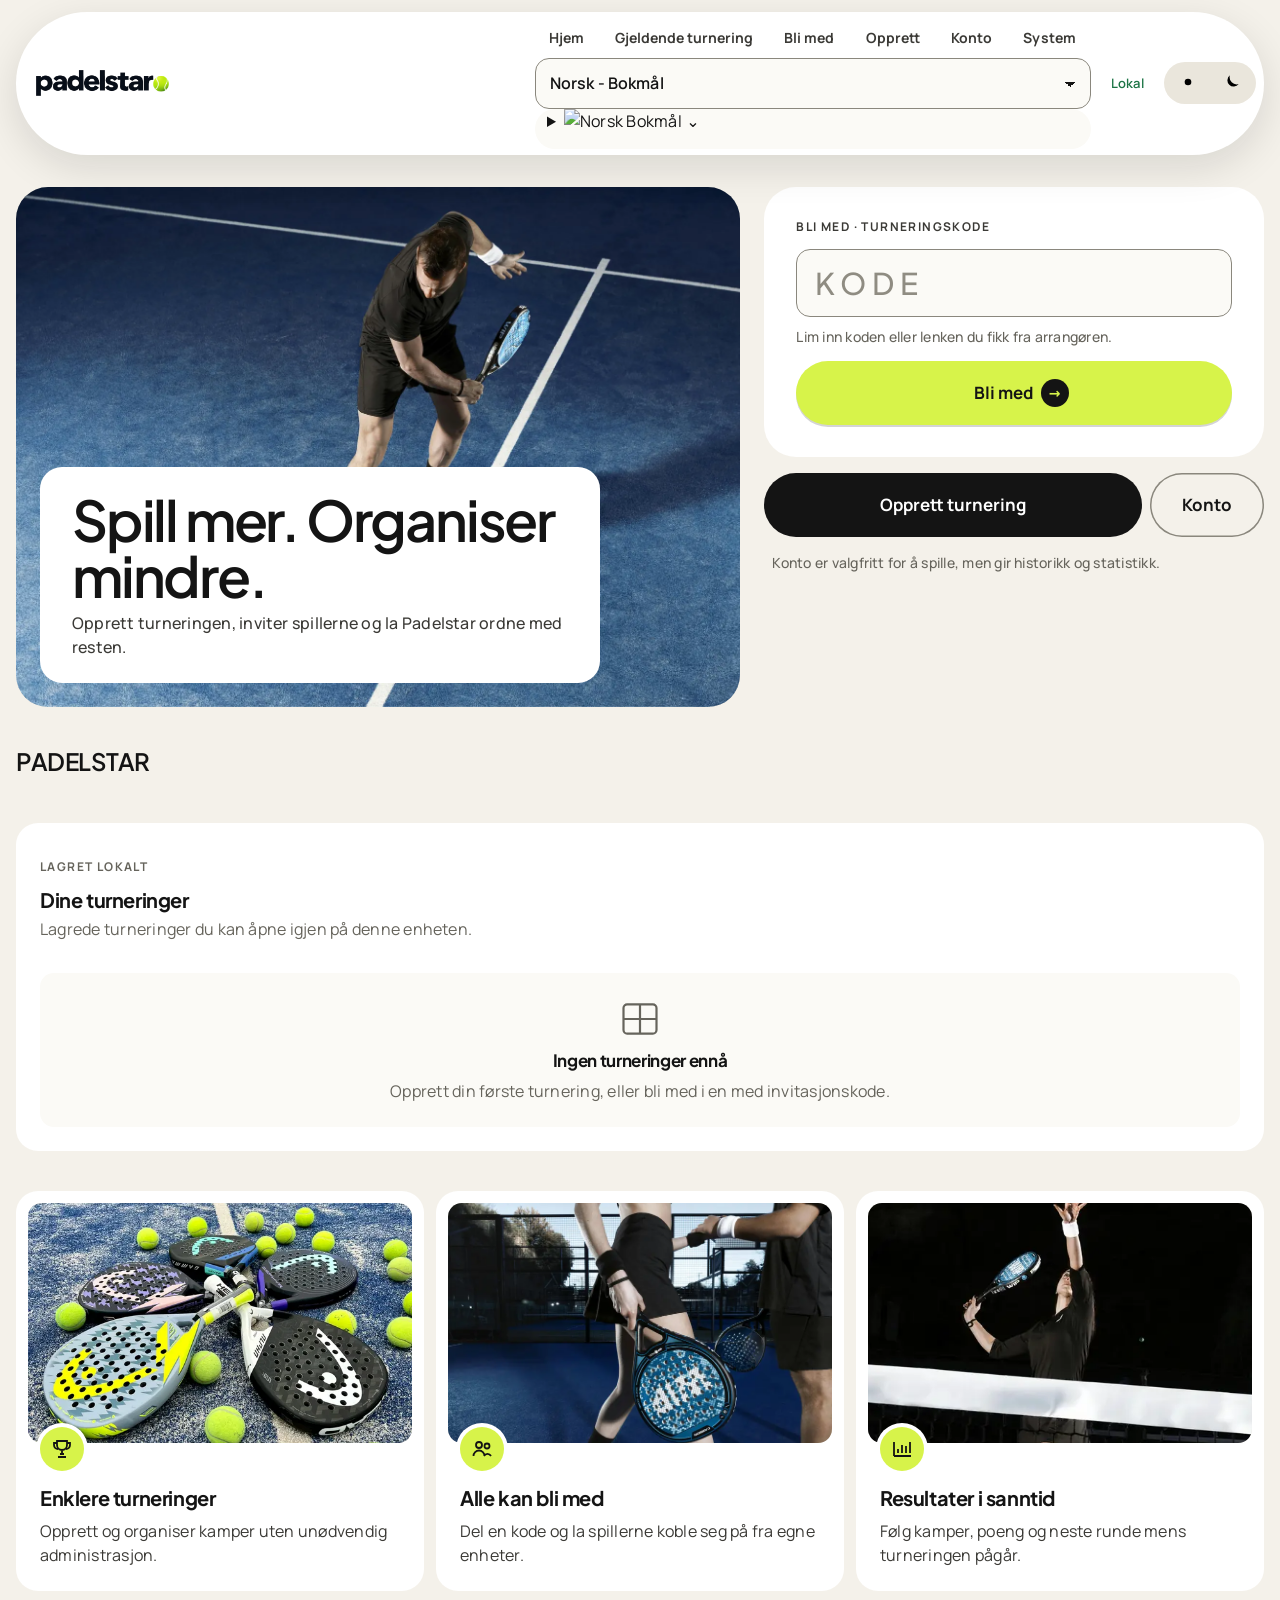
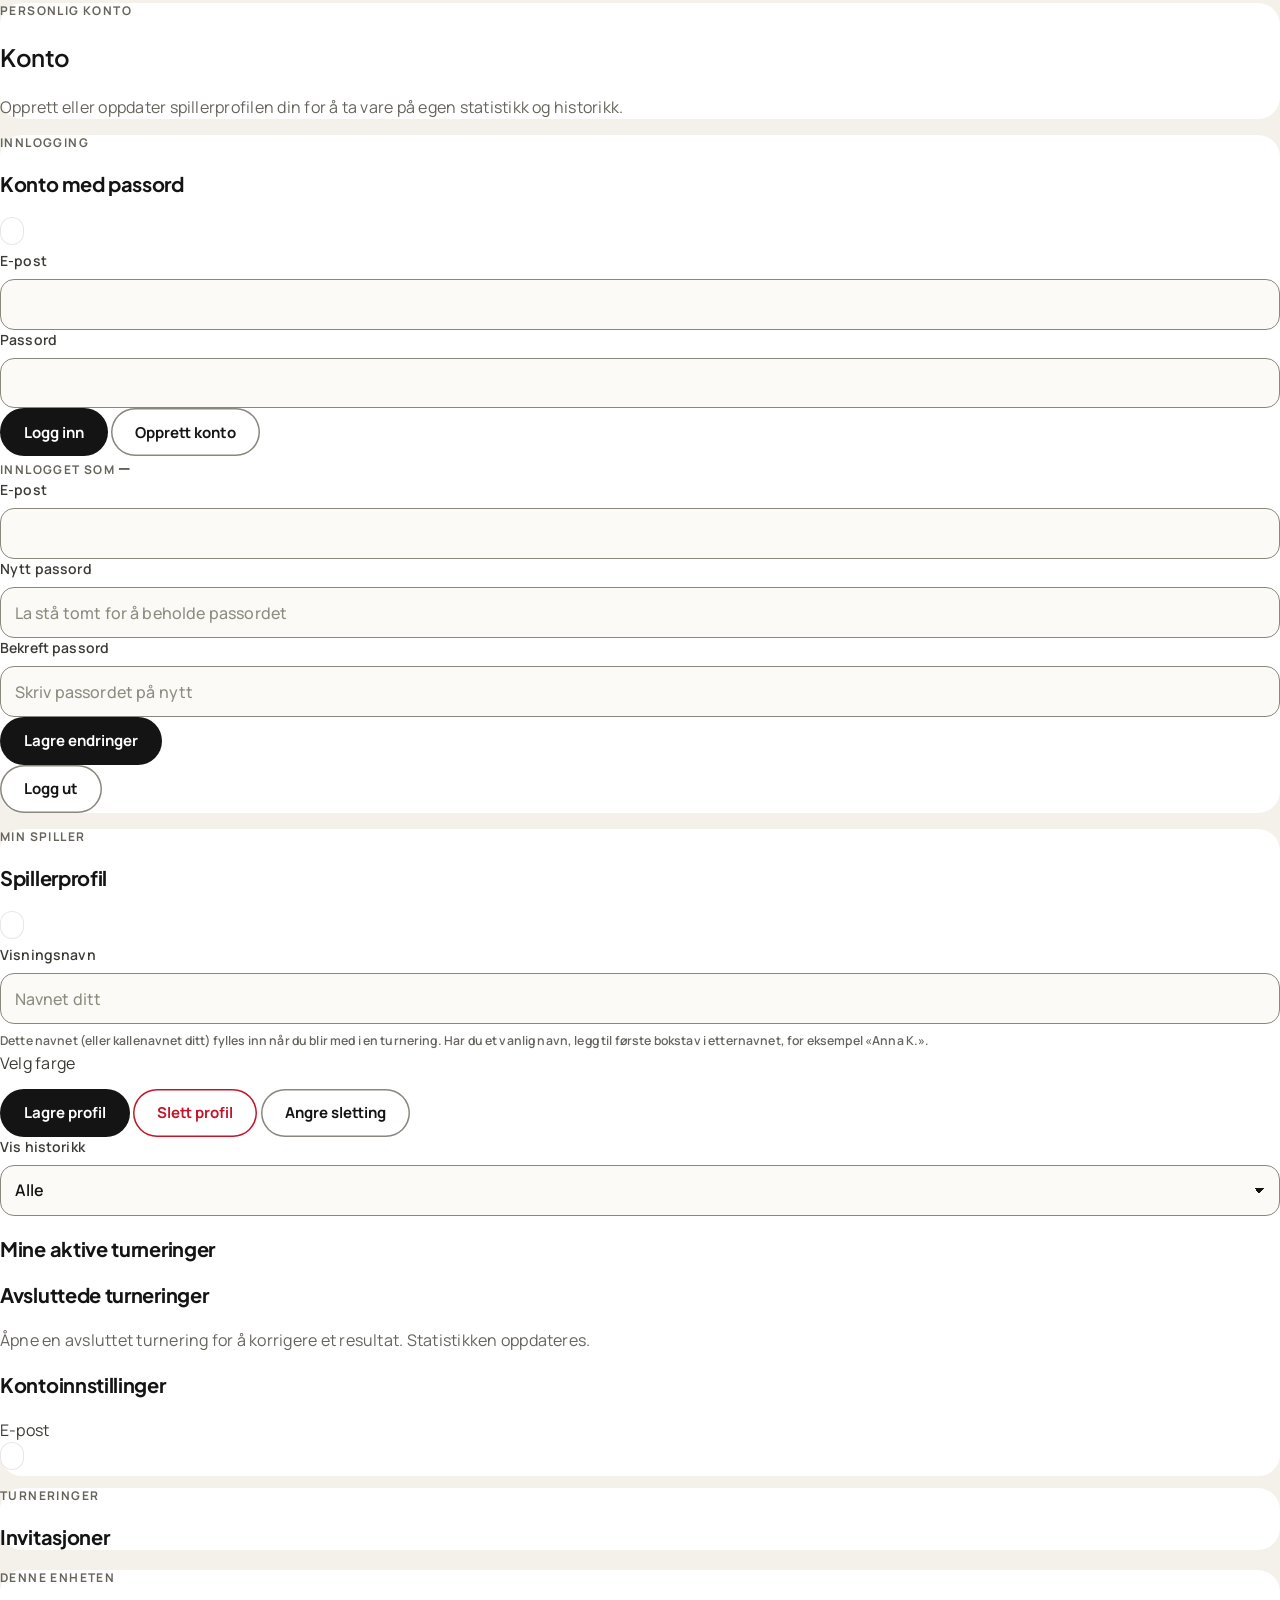
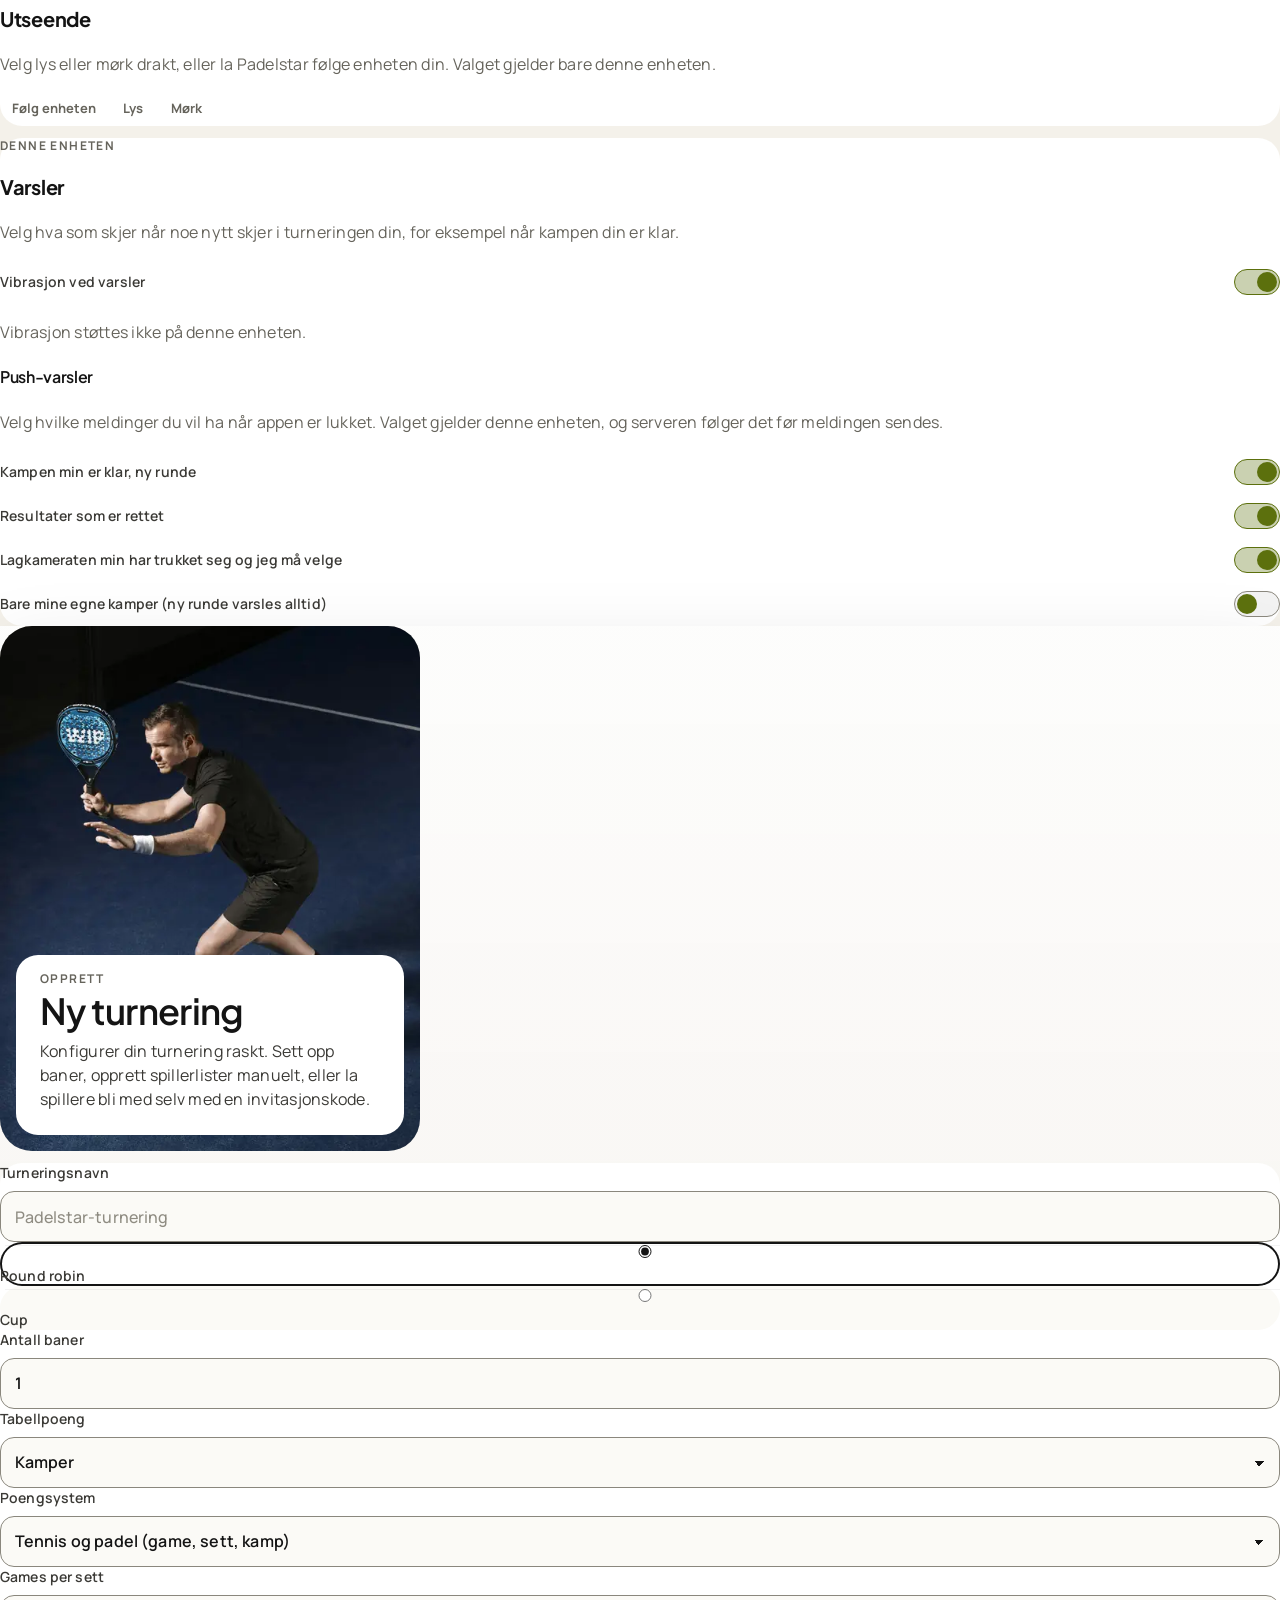
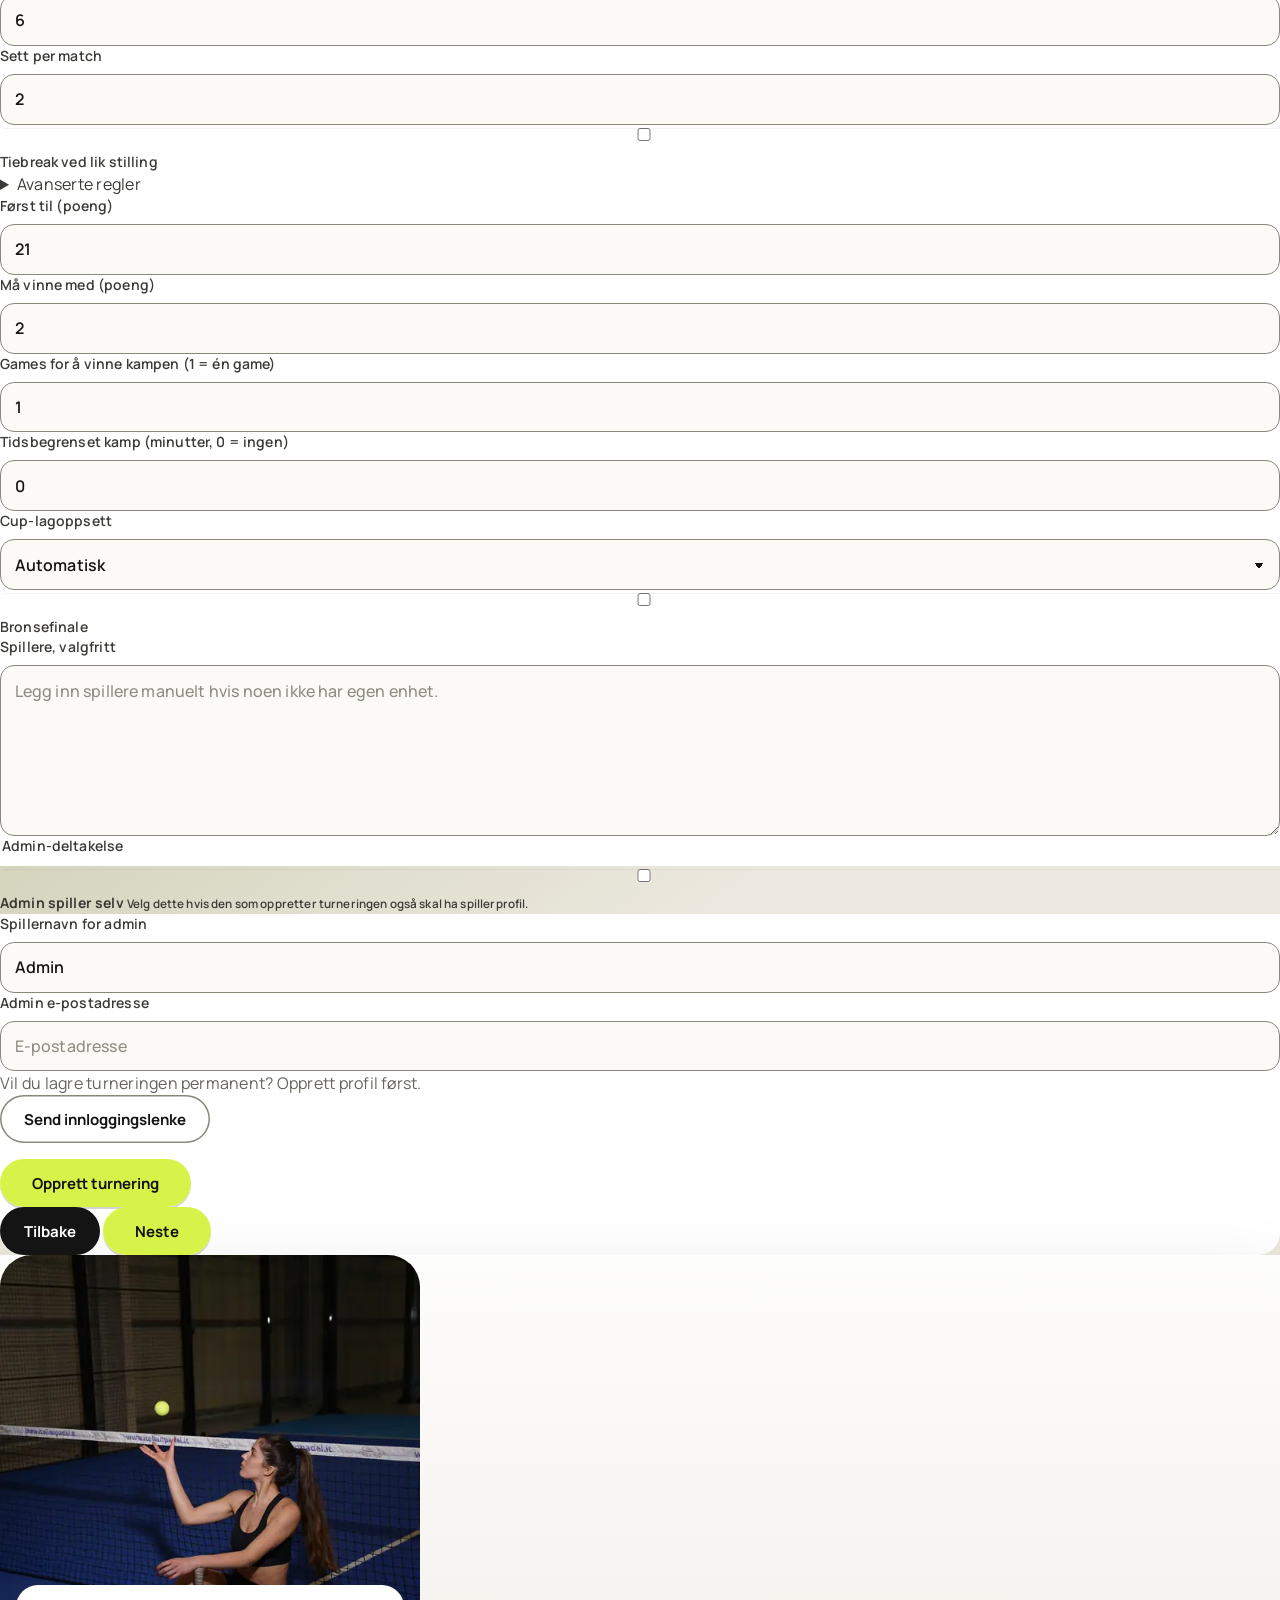
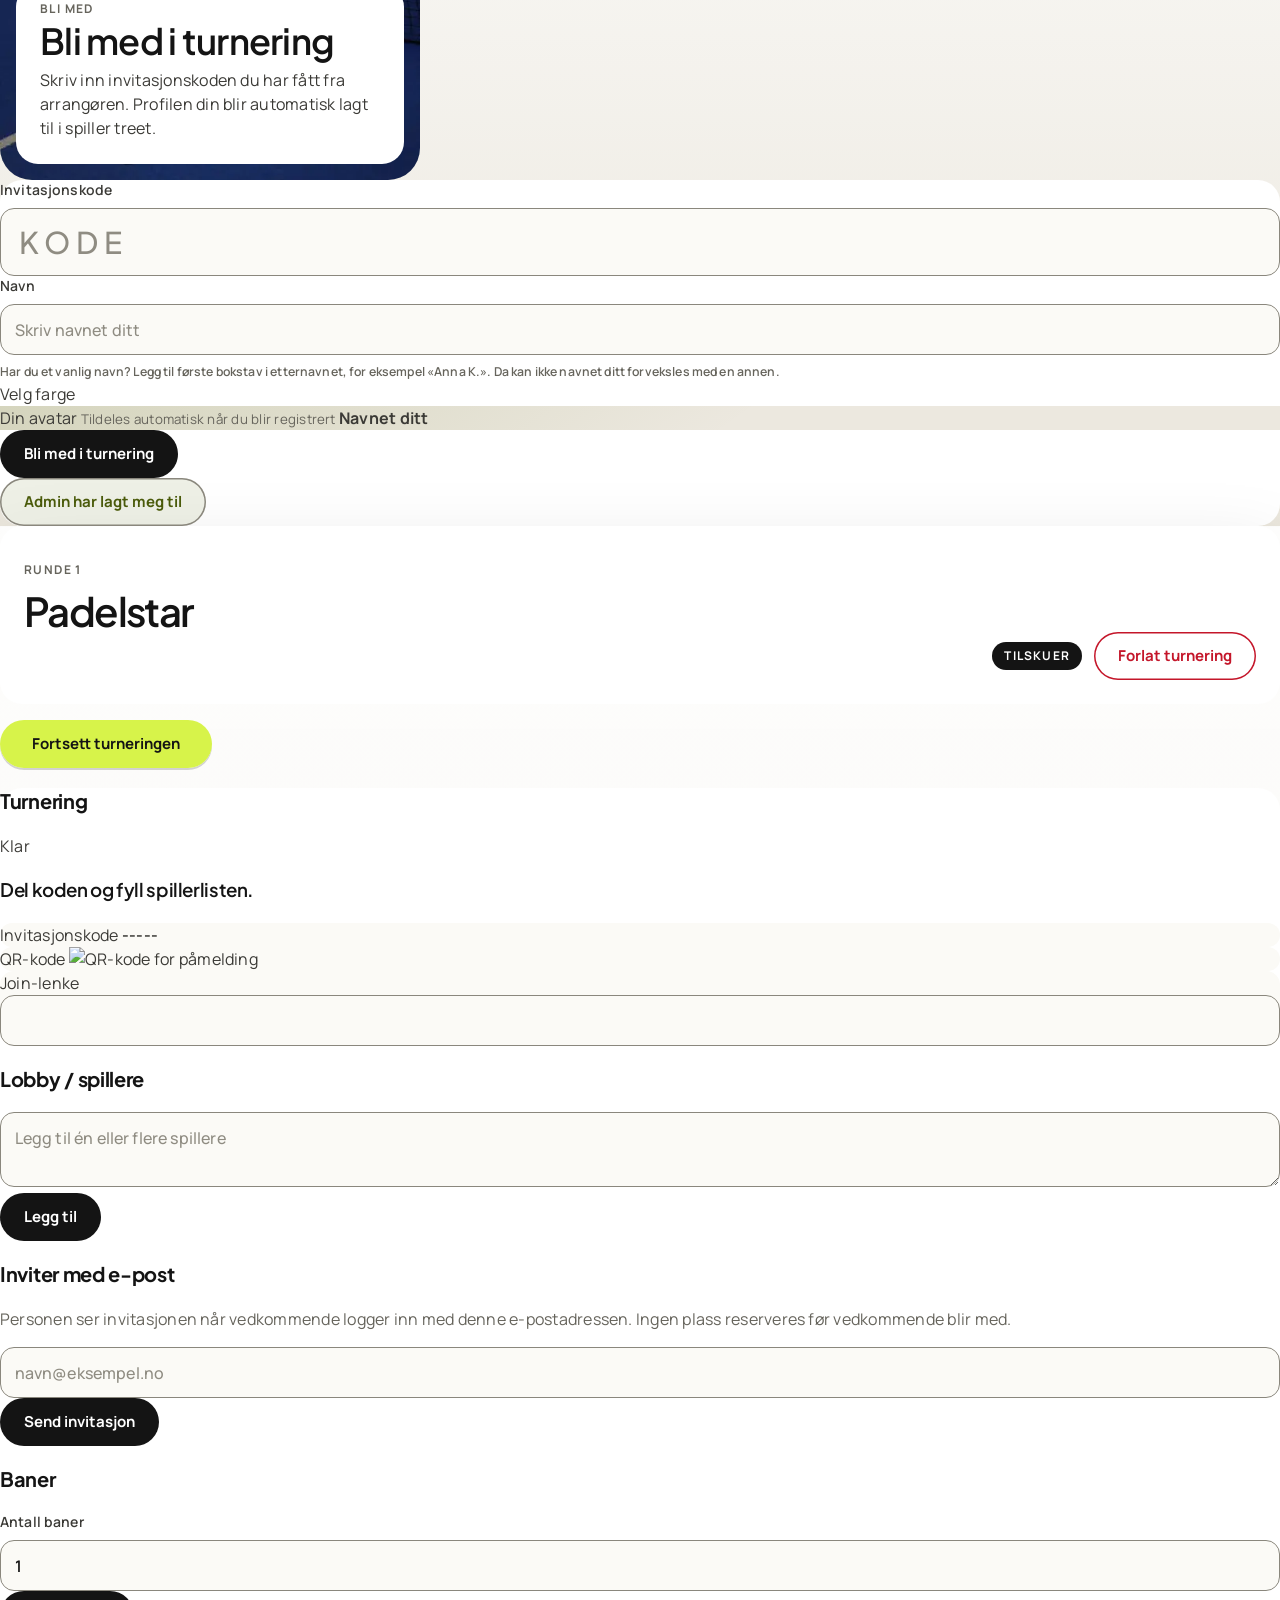
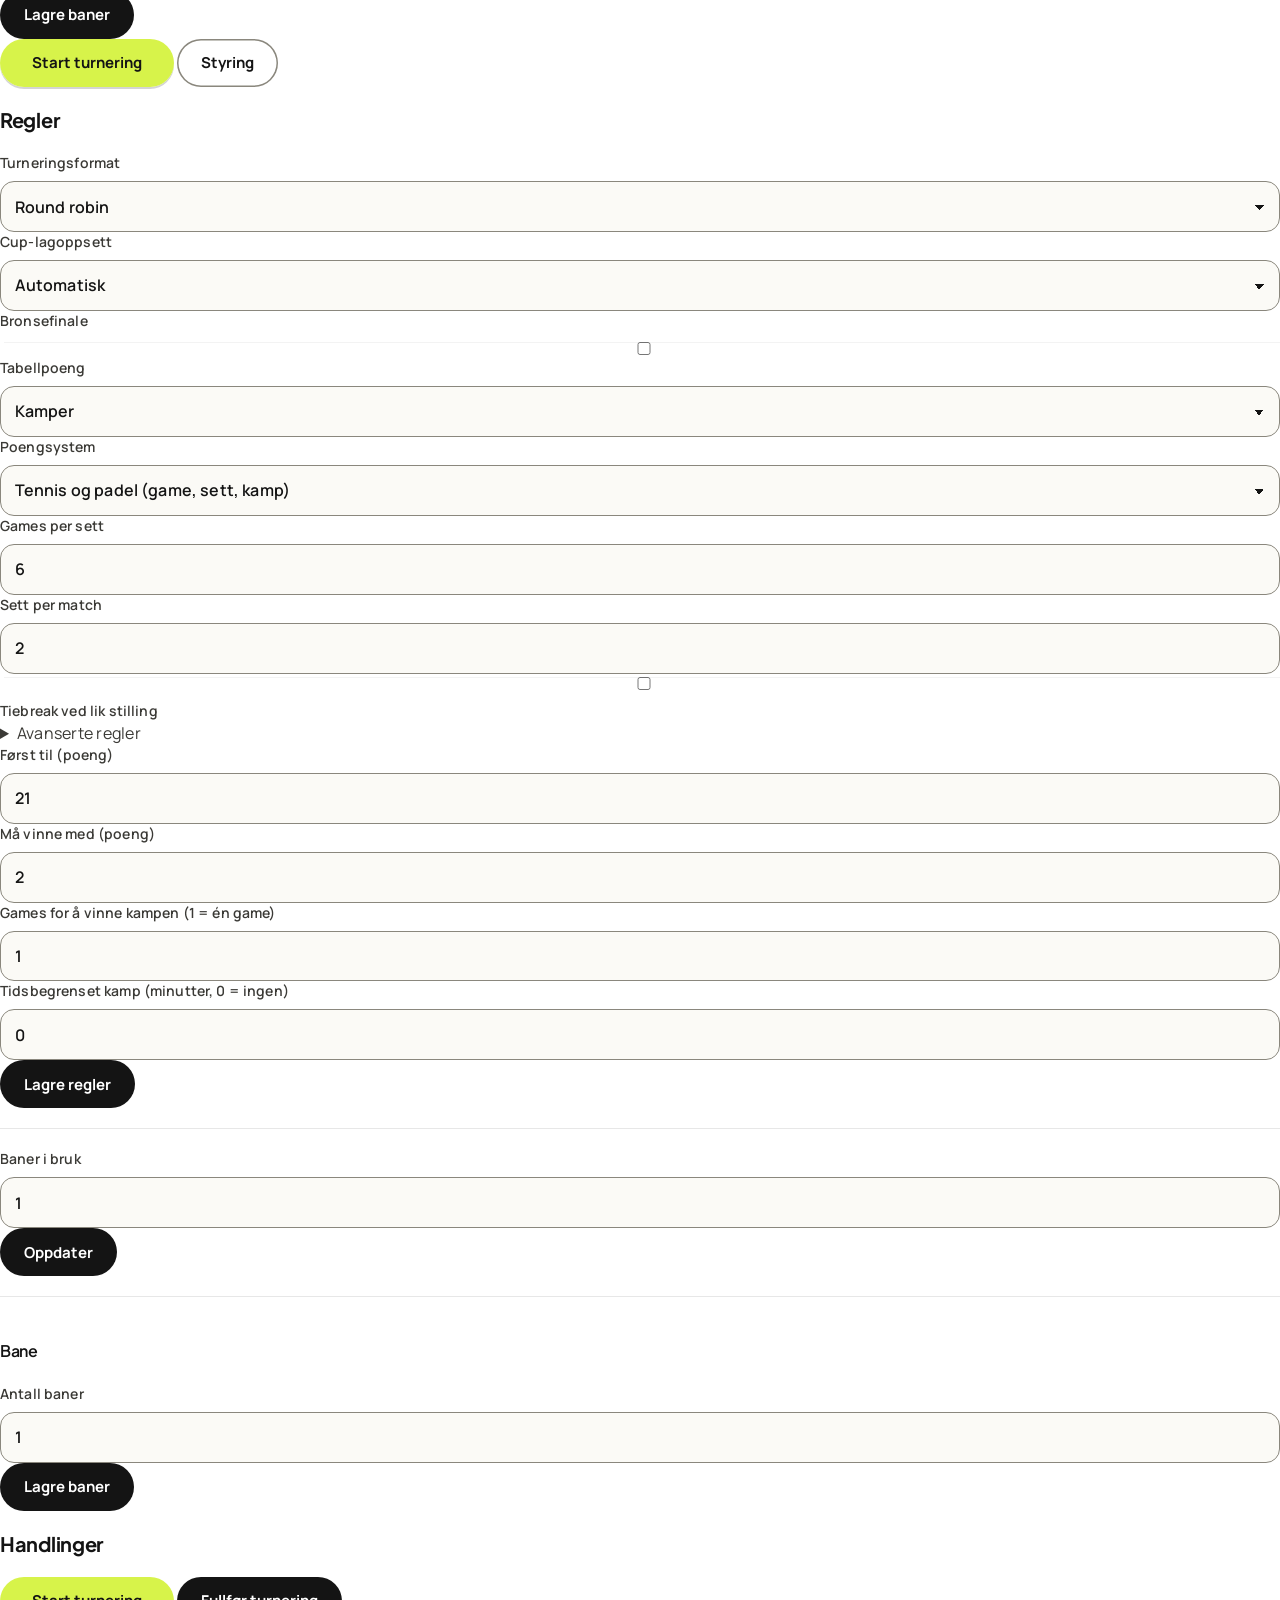
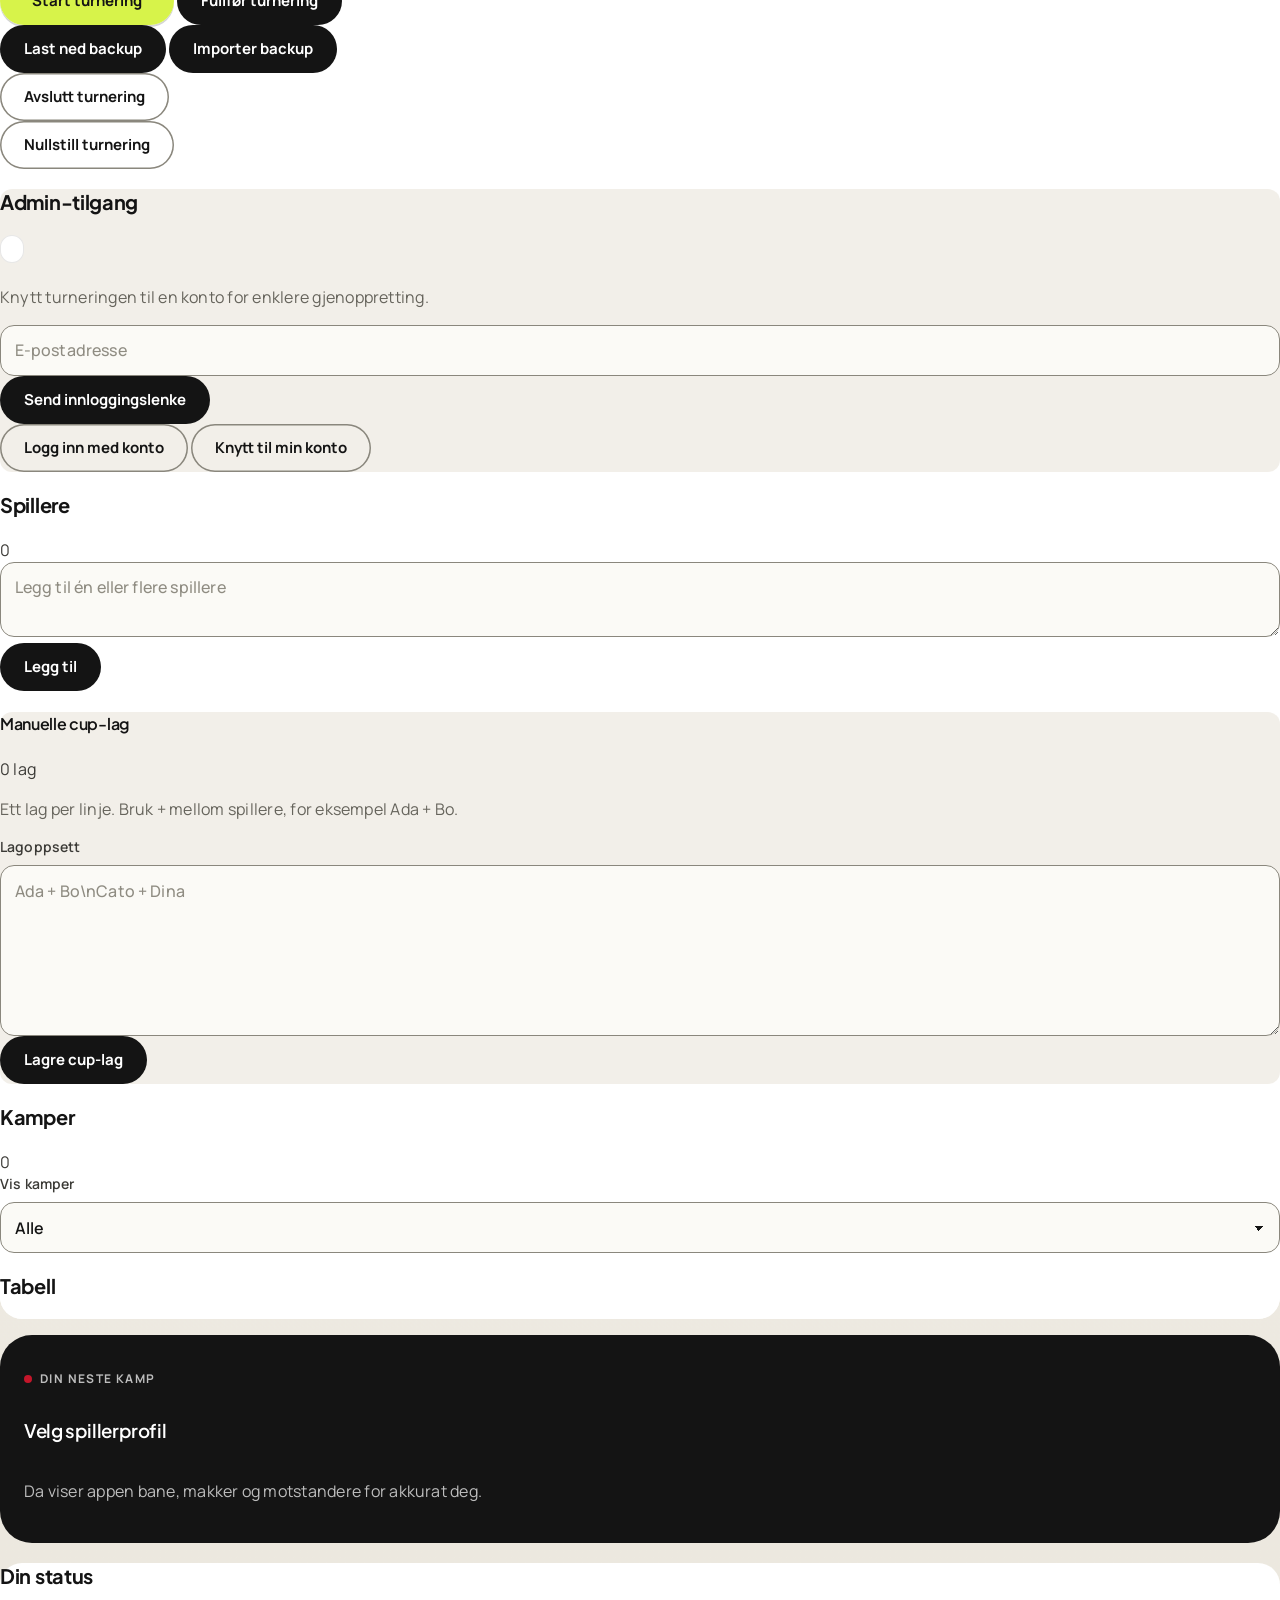
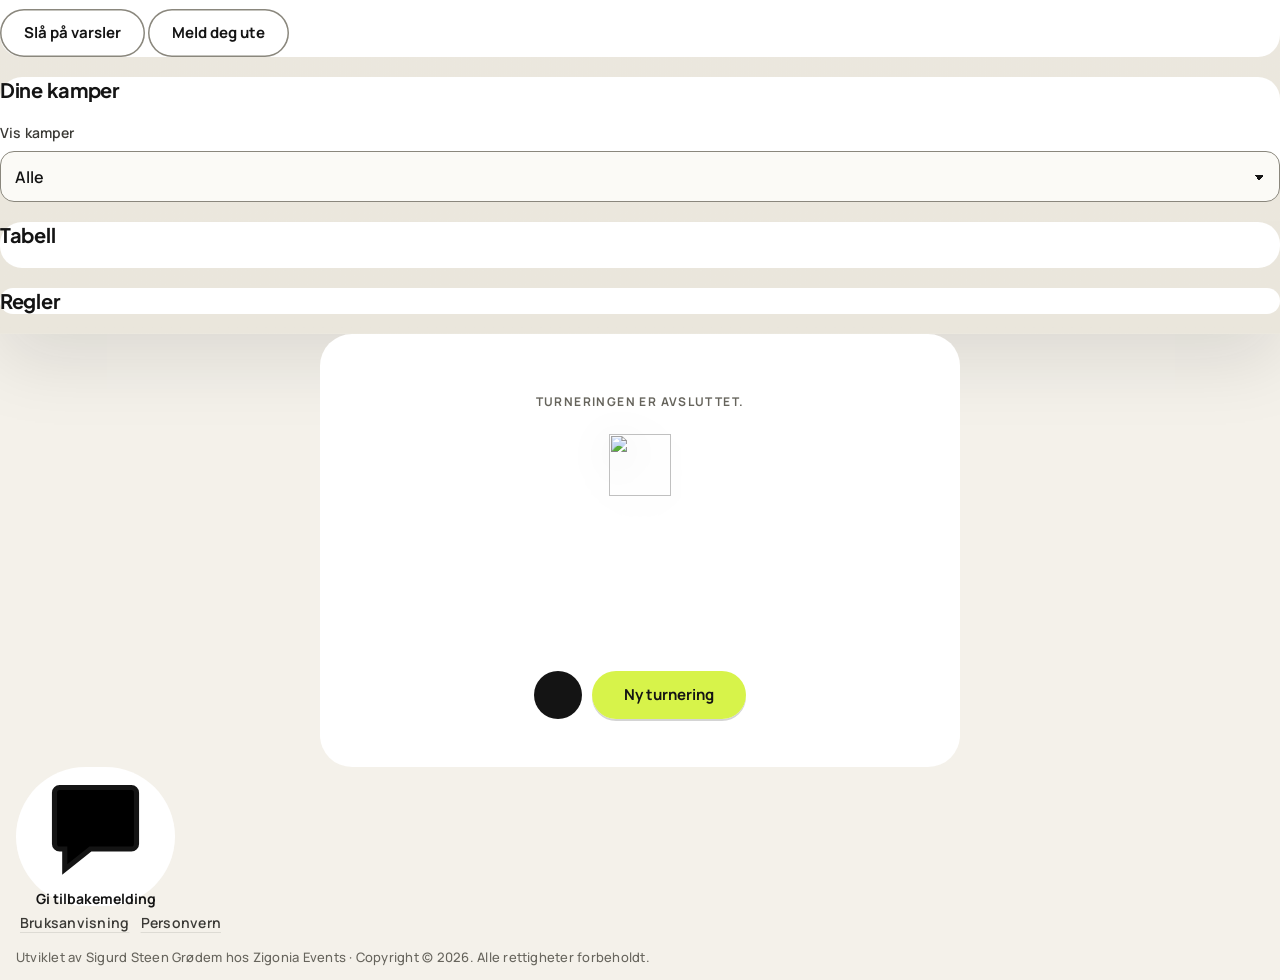
==== commit e419e318: "Merge pull request #63 from zigonia-it/docs-system Update index.html" ====
--- a/index.html
+++ b/index.html
@@ -30,7 +30,7 @@
   <link rel="stylesheet" href="styles/ui-consistency.css?v=padelstar-ui-consistency-55">
   <link rel="stylesheet" href="styles/theme-toggle.css?v=padelstar-color-mode-2">
   <link rel="stylesheet" href="styles/components-v2.css?v=padelstar-components-v2-4">
-  <link rel="stylesheet" href="styles/workspace-nav.css?v=padelstar-workspace-nav-8">
+  <link rel="stylesheet" href="styles/workspace-nav.css?v=padelstar-workspace-nav-9">
   <link rel="stylesheet" href="styles/podium.css?v=padelstar-podium-6">
   <link rel="stylesheet" href="styles/create-wizard.css?v=padelstar-create-wizard-6">
   <link rel="stylesheet" href="styles/invite-code-input.css?v=padelstar-invite-code-input-2">
@@ -42,10 +42,10 @@
   <link rel="stylesheet" href="styles/captcha.css?v=padelstar-captcha-1">
   <link rel="stylesheet" href="styles/info-dialog.css?v=padelstar-info-dialog-4">
   <link rel="stylesheet" href="styles/notification-center.css?v=padelstar-notification-center-9">
-  <link rel="stylesheet" href="styles/scorer-panel.css?v=padelstar-scorer-panel-8">
+  <link rel="stylesheet" href="styles/scorer-panel.css?v=padelstar-scorer-panel-9">
   <link rel="stylesheet" href="styles/settings-rows.css?v=padelstar-settings-rows-2">
-  <link rel="stylesheet" href="styles/redesign.css?v=padelstar-redesign-5">
-  <link rel="stylesheet" href="styles/motion.css?v=padelstar-motion-2">
+  <link rel="stylesheet" href="styles/redesign.css?v=padelstar-redesign-6">
+  <link rel="stylesheet" href="styles/motion.css?v=padelstar-motion-3">
   <script>
     window.va = window.va || function () { (window.vaq = window.vaq || []).push(arguments); };
   </script>
@@ -792,6 +792,12 @@
                 <path d="M5 20c.9-3.6 3.6-5.5 7-5.5s6.1 1.9 7 5.5" />
               </svg>
               <span class="workspace-rail-label" data-i18n="nav.player">Spiller</span>
+              <svg class="workspace-rail-icon" viewBox="0 0 24 24" aria-hidden="true" focusable="false"><path d="M6 20V10M12 20V4M18 20v-7"/></svg>
+              <span class="workspace-rail-label" data-standings-label data-i18n="common.standings">Tabell</span>
+            </button>
+            <button type="button" class="workspace-rail-item hidden" data-rail-target="player">
+              <svg class="workspace-rail-icon" viewBox="0 0 24 24" aria-hidden="true" focusable="false"><circle cx="12" cy="8" r="3.5"/><path d="M5 20c.9-3.6 3.6-5.5 7-5.5s6.1 1.9 7 5.5"/></svg>
+              <span class="workspace-rail-label" data-i18n="nav.myView">Min side</span>
             </button>
             <button type="button" class="workspace-rail-item workspace-rail-tv" id="tvModeRailButton"
               data-action="tv-mode">
@@ -808,18 +814,24 @@
             <section class="view-grid" data-section="admin">
               <div class="admin-subtabs wide" role="tablist" aria-label="Adminseksjoner"
                 data-i18n-aria-label="admin.sectionsAria">
-                <button class="subtab" type="button" role="tab" aria-selected="false" data-admin-panel="lobby"
+                <button class="subtab active" type="button" role="tab" aria-selected="true" data-admin-panel="lobby"
                   data-i18n="common.lobby">Lobby</button>
-                <button class="subtab active" type="button" role="tab" aria-selected="true" data-admin-panel="control"
-                  data-i18n="admin.control">Styring</button>
+                <button class="subtab" type="button" role="tab" aria-selected="false" data-admin-panel="players"
+                  data-i18n="admin.players">Spillere</button>
                 <button class="subtab" type="button" role="tab" aria-selected="false" data-admin-panel="matches"
                   data-i18n="admin.matches">Kamper</button>
                 <button class="subtab" type="button" role="tab" aria-selected="false" data-admin-panel="standings"
-                  data-i18n="common.standings">Tabell</button>
-              </div>
-
+                  data-standings-label data-i18n="common.standings">Tabell</button>
+              </div>
+
+              <!-- Lobby (4.2): status first, then Del turnering, Spillere, Regler, Banekø, and the tournament actions. -->
               <div class="panel lobby-wrap">
                 <div class="admin-panel lobby-panel hidden" id="lobbyPanel" data-admin-panel-section="lobby">
+                <div class="admin-panel lobby-panel" id="lobbyPanel" data-admin-panel-section="lobby">
+                  <div class="panel-heading">
+                    <h3 data-i18n="nav.tournament">Turnering</h3>
+                    <span id="tournamentStatus">Klar</span>
+                  </div>
                   <div class="lobby-header">
                     <h3 data-i18n="tournament.lobbyHeadline">Del koden og fyll spillerlisten.</h3>
                     <p id="lobbyReadiness"></p>
@@ -890,40 +902,11 @@
                 </div>
               </div>
 
-              <div class="panel command-panel">
-                <div class="admin-panel" data-admin-panel-section="control">
+              <div class="panel rules-panel">
+                <div class="admin-panel" data-admin-panel-section="lobby">
                   <div class="panel-heading">
-                    <h3 data-i18n="nav.tournament">Turnering</h3>
-                    <span id="tournamentStatus">Klar</span>
+                    <h3 data-i18n="common.rules">Regler</h3>
                   </div>
-                  <div class="live-overview" id="adminLiveOverview"></div>
-                  <section class="tournament-assistant hidden" id="tournamentAssistant" aria-live="polite">
-                    <div class="panel-heading">
-                      <h4 data-i18n="assistant.title">Tournament Assistant</h4>
-                    </div>
-                    <ul id="tournamentAssistantFindings"></ul>
-                  </section>
-                  <div class="court-queue" id="courtQueue"></div>
-                  <div class="status-grid" id="lobbyStatus"></div>
-                  <form class="inline-form" id="courtSettingsForm">
-                    <label>
-                      <span data-i18n="admin.courtsInUse">Baner i bruk</span>
-                      <input name="courtList" type="text" value="1" placeholder="1, 2 eller 3, 4, 16" required
-                        data-i18n-placeholder="admin.courtListPlaceholder">
-                    </label>
-                    <button class="secondary" type="submit" data-i18n="actions.update">Oppdater</button>
-                  </form>
-                  <form class="court-names-form" id="courtNamesForm">
-                    <div class="panel-heading">
-                      <h4 data-i18n="common.court">Bane</h4>
-                      <label class="court-count-control">
-                        <span data-i18n="setup.courtCount">Antall baner</span>
-                        <input name="courtCount" type="number" min="1" max="12" value="1" required>
-                      </label>
-                    </div>
-                    <div class="court-names-list" id="courtNamesList"></div>
-                    <button class="secondary" type="submit" data-i18n="actions.saveRules">Lagre regler</button>
-                  </form>
                   <form class="inline-form settings-form" id="tournamentSettingsForm">
                     <div class="settings-group">
                       <div class="settings-group-title" data-i18n="admin.rulesGroupTitle">Regler</div>
@@ -1021,6 +1004,40 @@
                     </div>
                     <button class="secondary" type="submit" data-i18n="actions.saveRules">Lagre regler</button>
                   </form>
+                  <form class="inline-form" id="courtSettingsForm">
+                    <label>
+                      <span data-i18n="admin.courtsInUse">Baner i bruk</span>
+                      <input name="courtList" type="text" value="1" placeholder="1, 2 eller 3, 4, 16" required
+                        data-i18n-placeholder="admin.courtListPlaceholder">
+                    </label>
+                    <button class="secondary" type="submit" data-i18n="actions.update">Oppdater</button>
+                  </form>
+                  <form class="court-names-form" id="courtNamesForm">
+                    <div class="panel-heading">
+                      <h4 data-i18n="common.court">Bane</h4>
+                      <label class="court-count-control">
+                        <span data-i18n="setup.courtCount">Antall baner</span>
+                        <input name="courtCount" type="number" min="1" max="12" value="1" required>
+                      </label>
+                    </div>
+                    <div class="court-names-list" id="courtNamesList"></div>
+                    <button class="secondary" type="submit" data-i18n="lobby.saveCourts">Lagre baner</button>
+                  </form>
+                </div>
+              </div>
+
+              <div class="panel court-queue-panel">
+                <div class="admin-panel" data-admin-panel-section="lobby">
+                  <div class="court-queue" id="courtQueue"></div>
+                  <div class="status-grid" id="lobbyStatus"></div>
+                </div>
+              </div>
+
+              <div class="panel command-panel">
+                <div class="admin-panel" data-admin-panel-section="lobby">
+                  <div class="panel-heading">
+                    <h3 data-i18n="admin.actionsTitle">Handlinger</h3>
+                  </div>
                   <div class="button-row">
                     <button class="primary" id="generateRoundButton" type="button"
                       data-i18n="actions.startTournament">Start
@@ -1068,67 +1085,11 @@
                 </div>
               </div>
 
-              <div class="panel share-panel">
-                <div class="admin-panel admin-integrated-panel" data-admin-panel-section="control">
+              <!-- Spillere (4.3): the full player list, ordered by match status. -->
+              <div class="panel players-panel">
+                <div class="admin-panel hidden" data-admin-panel-section="players">
                   <div class="panel-heading">
-                    <h3 data-i18n="share.title">Del turnering</h3>
-                    <span data-i18n="localPwa">Lokal</span>
-                  </div>
-                  <div class="share-details">
-                    <div>
-                      <span data-i18n="share.inviteCode">Invitasjonskode</span>
-                      <strong id="adminInviteCode">-----</strong>
-                    </div>
-                    <div class="qr-card">
-                      <span data-i18n="share.qrCode">QR-kode</span>
-                      <img id="joinQrCode" src="" alt="QR-kode for påmelding" width="180" height="180"
-                        data-i18n-alt="share.qrCodeAlt">
-                    </div>
-                    <div>
-                      <span data-i18n="share.joinLink">Join-lenke</span>
-                      <input id="joinLink" type="text" readonly value="">
-                    </div>
-                    <div>
-                      <span data-i18n="share.spectatorLink">Tilskuerlenke</span>
-                      <input id="spectatorLink" type="text" readonly value="">
-                    </div>
-                  </div>
-                  <div class="button-row">
-                    <button class="primary" id="shareTournamentButton" type="button"
-                      data-i18n="actions.shareTournament">Del
-                      turnering</button>
-                    <button class="secondary" id="copyInviteCodeButton" type="button"
-                      data-i18n="actions.copyCode">Kopier
-                      kode</button>
-                    <button class="secondary" id="copyJoinLinkButton" type="button" data-i18n="actions.copyLink">Kopier
-                      lenke</button>
-                    <button class="secondary" id="copySpectatorLinkButton" type="button"
-                      data-i18n="actions.copySpectatorLink">Kopier tilskuerlenke</button>
-                  </div>
-                  <p class="hint status-message" id="copyStatus" role="status" aria-live="polite"
-                    data-i18n="share.joinHint">Scan QR-koden eller bruk lenken for å bli med i turneringen.</p>
-                  <p class="hint sync-status-detail" id="syncStatusDetail" role="status" aria-live="polite"></p>
-                  <div class="conflict-actions hidden" id="conflictActions" role="group"
-                    aria-label="Konflikthandlinger">
-                    <p class="hint" data-i18n="messages.remoteConflict">Serveren har en nyere versjon. Velg hvordan du
-                      vil
-                      fortsette.</p>
-                    <div class="button-row">
-                      <button class="secondary" id="refreshRemoteButton" type="button"
-                        data-i18n="refreshRemoteState">Last
-                        inn siste</button>
-                      <button class="ghost" id="keepLocalBackupButton" type="button"
-                        data-i18n="actions.downloadBackup">Last
-                        ned lokal backup</button>
-                    </div>
-                  </div>
-                </div>
-              </div>
-
-              <div class="panel">
-                <div class="admin-panel admin-integrated-panel" data-admin-panel-section="control">
-                  <div class="panel-heading">
-                    <h3 data-i18n="admin.lobbyPlayers">Lobby / spillere</h3>
+                    <h3 data-i18n="admin.players">Spillere</h3>
                     <span id="playerCount">0</span>
                   </div>
                   <form class="inline-form" id="addPlayerForm">
@@ -1157,10 +1118,11 @@
                 </div>
               </div>
 
+              <!-- Kamper (4.4): current matches first, then the next ones. -->
               <div class="panel wide">
                 <div class="admin-panel hidden" data-admin-panel-section="matches">
                   <div class="panel-heading">
-                    <h3 data-i18n="admin.matchesHistory">Kamper og historikk</h3>
+                    <h3 data-i18n="admin.matches">Kamper</h3>
                     <span id="matchCount">0</span>
                   </div>
                   <div class="round-summary" id="roundSummary"></div>
@@ -1175,19 +1137,21 @@
                       </select>
                     </label>
                   </div>
-                  <div class="cup-bracket hidden" id="cupBracket"></div>
                   <div class="matches" id="adminMatches"></div>
                 </div>
               </div>
 
+              <!-- Tabell/Cup (4.5): the table for Round Robin, the bracket for Cup. -->
               <div class="panel wide">
                 <div class="admin-panel hidden" data-admin-panel-section="standings">
                   <div class="panel-heading">
-                    <h3 data-i18n="common.standings">Tabell</h3>
+                    <h3 id="standingsPanelTitle" data-standings-label data-i18n="common.standings">Tabell</h3>
                   </div>
+                  <div class="cup-bracket hidden" id="cupBracket"></div>
                   <ol class="standings" id="ownerStandingsList"></ol>
                 </div>
               </div>
+
             </section>
 
             <section class="view-grid hidden" data-section="player">
@@ -1230,7 +1194,8 @@
               </div>
 
               <div class="panel wide" id="playerStandingsPanel">
-                <h3 data-i18n="common.standings">Tabell</h3>
+                <h3 data-standings-label data-i18n="common.standings">Tabell</h3>
+                <div class="cup-bracket hidden" id="playerCupBracket"></div>
                 <ol class="standings" id="playerStandingsList"></ol>
               </div>
 
@@ -1435,18 +1400,18 @@
   <script async fetchpriority="low" src="https://cdn.jsdelivr.net/npm/@supabase/supabase-js@2"
     onload="window.dispatchEvent(new Event('padelstar-supabase-ready'))"></script>
   <script defer src="supabase-config.js"></script>
-  <script defer src="app/translations.js?v=padelstar-i18n-70"></script>
+  <script defer src="app/translations.js?v=padelstar-i18n-75"></script>
   <script defer src="app/i18n-ui.js?v=padelstar-i18n-ui-6"></script>
   <script defer src="app/storage.js?v=padelstar-storage-1"></script>
   <script defer src="app/rendering.js?v=padelstar-rendering-3"></script>
-  <script defer src="app/remote-tournament.js?v=padelstar-remote-tournament-5"></script>
+  <script defer src="app/remote-tournament.js?v=padelstar-remote-tournament-6"></script>
   <script defer src="app/admin-actions.js?v=padelstar-admin-actions-5"></script>
-  <script defer src="app/court-settings.js?v=padelstar-court-settings-2"></script>
+  <script defer src="app/court-settings.js?v=padelstar-court-settings-3"></script>
   <script defer src="app/setup-forms.js?v=padelstar-setup-forms-5"></script>
   <script defer src="app/tournament-queries.js?v=padelstar-tournament-queries-1"></script>
   <script defer src="app/tournament-sharing.js?v=padelstar-tournament-sharing-1"></script>
   <script defer src="app/player-actions.js?v=padelstar-player-actions-2"></script>
-  <script defer src="app/tournament-engine.js?v=padelstar-engine-2"></script>
+  <script defer src="app/tournament-engine.js?v=padelstar-engine-3"></script>
   <script defer src="app/tournament-modes.js?v=padelstar-modes-1"></script>
   <script defer src="app/player-statistics.js?v=padelstar-player-statistics-1"></script>
   <script defer src="app/tournament-insights.js?v=padelstar-insights-2"></script>
@@ -1454,22 +1419,23 @@
   <script defer src="app/tournament-state-machine.js?v=padelstar-state-machine-1"></script>
   <script defer src="app/tournament-scheduler.js?v=padelstar-scheduler-1"></script>
   <script defer src="app/tournament-rounds.js?v=padelstar-rounds-2"></script>
-  <script defer src="app/tournament-runtime.js?v=padelstar-tournament-runtime-4"></script>
+  <script defer src="app/tournament-runtime.js?v=padelstar-tournament-runtime-5"></script>
   <script defer src="app/workspace-overview.js?v=padelstar-workspace-overview-4"></script>
   <script defer src="app/court-queue.js?v=padelstar-court-queue-3"></script>
   <script defer src="app/tournament-events.js?v=padelstar-tournament-events-1"></script>
   <script defer src="app/retention-policy.js?v=padelstar-retention-2"></script>
-  <script defer src="app/match-list.js?v=padelstar-match-list-4"></script>
-  <script defer src="app/standings.js?v=padelstar-standings-4"></script>
+  <script defer src="app/match-list.js?v=padelstar-match-list-5"></script>
+  <script defer src="app/list-reorder.js?v=padelstar-list-reorder-1"></script>
+  <script defer src="app/standings.js?v=padelstar-standings-5"></script>
   <script defer src="app/podium.js?v=padelstar-podium-4"></script>
-  <script defer src="app/lobby.js?v=padelstar-lobby-5"></script>
-  <script defer src="app/player-list.js?v=padelstar-player-list-3"></script>
-  <script defer src="app/cup-bracket.js?v=padelstar-cup-bracket-2"></script>
+  <script defer src="app/lobby.js?v=padelstar-lobby-6"></script>
+  <script defer src="app/player-list.js?v=padelstar-player-list-4"></script>
+  <script defer src="app/cup-bracket.js?v=padelstar-cup-bracket-3"></script>
   <script defer src="app/player-status.js?v=padelstar-player-status-1"></script>
-  <script defer src="app/player-next-match.js?v=padelstar-player-next-match-8"></script>
+  <script defer src="app/player-next-match.js?v=padelstar-player-next-match-10"></script>
   <script defer src="app/rules.js?v=padelstar-rules-5"></script>
   <script defer src="app/player-controls.js?v=padelstar-player-controls-2"></script>
-  <script defer src="app/large-score.js?v=padelstar-large-score-6"></script>
+  <script defer src="app/large-score.js?v=padelstar-large-score-7"></script>
   <script defer src="app/set-score-dialog.js?v=padelstar-set-score-dialog-2"></script>
   <script defer src="app/admin-status.js?v=padelstar-admin-status-3"></script>
   <script defer src="app/profile-ui.js?v=padelstar-profile-ui-5"></script>
@@ -1478,72 +1444,72 @@
   <script defer src="app/player-withdrawal.js?v=padelstar-player-withdrawal-2"></script>
   <script defer src="app/player-state.js?v=padelstar-player-state-6"></script>
   <script defer src="app/tournament-status.js?v=padelstar-tournament-status-1"></script>
-  <script defer src="app/tournament-finalization.js?v=padelstar-finalization-1"></script>
-  <script defer src="app/scoring-engine.js?v=padelstar-scoring-7"></script>
+  <script defer src="app/tournament-finalization.js?v=padelstar-finalization-2"></script>
+  <script defer src="app/scoring-engine.js?v=padelstar-scoring-9"></script>
   <script defer src="app/scoring-rules-form.js?v=padelstar-scoring-rules-form-1"></script>
-  <script defer src="app/state-manager.js?v=padelstar-state-5"></script>
+  <script defer src="app/state-manager.js?v=padelstar-state-6"></script>
   <script defer src="app/realtime-sync.js?v=padelstar-realtime-sync-1"></script>
   <script defer src="app/offline-storage.js?v=padelstar-offline-1"></script>
   <script defer src="app/persistence.js?v=padelstar-persistence-1"></script>
   <script defer src="app/admin-identity.js?v=padelstar-admin-identity-2"></script>
   <script defer src="app/remote-feedback.js?v=padelstar-remote-feedback-1"></script>
-  <script defer src="app/realtime-connection.js?v=padelstar-realtime-connection-3"></script>
+  <script defer src="app/realtime-connection.js?v=padelstar-realtime-connection-4"></script>
   <script defer src="app/observability.js?v=padelstar-observability-1"></script>
   <script defer src="app/profile-manager.js?v=padelstar-profile-2"></script>
   <script defer src="app/profile-history.js?v=padelstar-profile-history-1"></script>
   <script defer src="app/remote-rpc.js?v=padelstar-remote-rpc-1"></script>
   <script defer src="app/ui-effects.js?v=padelstar-ui-effects-3"></script>
   <script defer src="app/navigation.js?v=padelstar-navigation-3"></script>
-  <script defer src="app/workspace-rail.js?v=padelstar-workspace-rail-5"></script>
+  <script defer src="app/workspace-rail.js?v=padelstar-workspace-rail-6"></script>
   <script defer src="app/nav-indicator.js?v=padelstar-nav-indicator-1"></script>
   <script defer src="app/view-motion.js?v=padelstar-view-motion-1"></script>
   <script defer src="app/avatar-system.js?v=padelstar-avatar-system-1"></script>
   <script defer src="app/pwa-install.js?v=padelstar-pwa-install-3"></script>
   <script defer src="app/accent-system.js?v=padelstar-accent-system-2"></script>
   <script defer src="app/player-visuals.js?v=padelstar-player-visuals-3"></script>
-  <script defer src="app/ui-feedback.js?v=padelstar-ui-feedback-2"></script>
+  <script defer src="app/ui-feedback.js?v=padelstar-ui-feedback-3"></script>
   <script defer src="app/notification-system.js?v=padelstar-notification-system-3"></script>
   <script defer src="app/color-mode.js?v=padelstar-color-mode-3"></script>
   <script defer src="app/notification-center.js?v=padelstar-notification-center-9"></script>
   <script defer src="app/push-preferences.js?v=padelstar-push-preferences-1"></script>
   <script defer src="app/expiry-notice.js?v=padelstar-expiry-notice-1"></script>
   <script defer src="app/notification-center-ui.js?v=padelstar-notification-center-9"></script>
-  <script defer src="app/system-admin.js?v=padelstar-system-admin-4"></script>
+  <script defer src="app/system-admin.js?v=padelstar-system-admin-5"></script>
   <script defer src="app/invitations.js?v=padelstar-invitations-2"></script>
   <script defer src="app/profile-session.js?v=padelstar-profile-session-4"></script>
   <script defer src="app/captcha.js?v=padelstar-captcha-1"></script>
-  <script defer src="app/account-auth.js?v=padelstar-account-auth-7"></script>
+  <script defer src="app/account-auth.js?v=padelstar-account-auth-8"></script>
   <script defer src="app/config/storage-keys.js?v=padelstar-storage-keys-1"></script>
   <script defer src="app/config/supabase-config.js?v=padelstar-supabase-config-1"></script>
   <script defer src="app/core/utilities.js?v=padelstar-utilities-1"></script>
   <script defer src="app/core/language-controller.js?v=padelstar-language-controller-1"></script>
   <script defer src="app/core/session-controller.js?v=padelstar-session-controller-2"></script>
-  <script defer src="app/core/remote-state-controller.js?v=padelstar-remote-state-controller-4"></script>
+  <script defer src="app/core/remote-state-controller.js?v=padelstar-remote-state-controller-5"></script>
   <script defer src="app/core/remote-sync-controller.js?v=padelstar-remote-sync-controller-1"></script>
-  <script defer src="app/bootstrap/dom-elements.js?v=padelstar-dom-elements-17"></script>
-  <script defer src="app/bootstrap/app-meta.js?v=padelstar-app-meta-26"></script>
+  <script defer src="app/bootstrap/dom-elements.js?v=padelstar-dom-elements-18"></script>
+  <script defer src="app/bootstrap/app-meta.js?v=padelstar-app-meta-27"></script>
   <script defer src="app/bootstrap/app-events.js?v=padelstar-bootstrap-events-4"></script>
   <script defer src="app/bootstrap/app-init.js?v=padelstar-app-init-2"></script>
   <script defer src="app/ui/theme.js?v=padelstar-theme-2"></script>
   <script defer src="app/ui/app-renderer.js?v=padelstar-app-renderer-7"></script>
-  <script defer src="app/feedback.js?v=padelstar-feedback-2"></script>
+  <script defer src="app/feedback.js?v=padelstar-feedback-3"></script>
   <script defer src="app/info-dialog.js?v=padelstar-info-dialog-3"></script>
   <script defer src="app/result-correction.js?v=padelstar-result-correction-3"></script>
   <script defer src="app/result-correction-dialog.js?v=padelstar-result-correction-dialog-3"></script>
-  <script defer src="app/match-card.js?v=padelstar-match-card-17"></script>
+  <script defer src="app/match-card.js?v=padelstar-match-card-19"></script>
   <script defer src="app/backup-format.js?v=padelstar-backup-format-2"></script>
   <script defer src="app/link-utils.js?v=padelstar-link-utils-2"></script>
   <script defer src="app/tournament-state.js?v=padelstar-tournament-state-7"></script>
-  <script defer src="app/tournament-library.js?v=padelstar-tournament-library-3"></script>
+  <script defer src="app/tournament-library.js?v=padelstar-tournament-library-4"></script>
   <script defer src="app/state-bootstrap.js?v=padelstar-state-bootstrap-1"></script>
   <script defer src="app/module-routing.js?v=padelstar-module-routing-5"></script>
   <script defer src="app/session-policy.js?v=padelstar-session-policy-1"></script>
   <script defer src="app/remote-state-write.js?v=padelstar-remote-state-write-1"></script>
   <script defer src="app/remote-admin-actions.js?v=padelstar-remote-admin-actions-6"></script>
   <script defer src="app/remote-player-score.js?v=padelstar-remote-player-score-4"></script>
-  <script defer src="app/score-actions.js?v=padelstar-score-actions-10"></script>
-  <script defer src="app/workspace-navigation.js?v=padelstar-workspace-navigation-6"></script>
-  <script defer src="app/app-events.js?v=padelstar-app-events-5"></script>
+  <script defer src="app/score-actions.js?v=padelstar-score-actions-11"></script>
+  <script defer src="app/workspace-navigation.js?v=padelstar-workspace-navigation-7"></script>
+  <script defer src="app/app-events.js?v=padelstar-app-events-6"></script>
   <script defer src="app/workspace-events.js?v=padelstar-workspace-events-3"></script>
   <script defer src="app/tournament-entry.js?v=padelstar-tournament-entry-9"></script>
   <script defer src="app/create-wizard.js?v=padelstar-create-wizard-4"></script>
@@ -1551,10 +1517,10 @@
   <script defer src="app/home-join.js?v=padelstar-home-join-1"></script>
   <script defer src="app/player-tabs.js?v=padelstar-player-tabs-1"></script>
   <script defer src="app/accent-picker.js?v=padelstar-accent-picker-1"></script>
-  <script defer src="app/admin-form-events.js?v=padelstar-admin-form-events-9"></script>
-  <script defer src="app/match-actions.js?v=padelstar-match-actions-4"></script>
+  <script defer src="app/admin-form-events.js?v=padelstar-admin-form-events-10"></script>
+  <script defer src="app/match-actions.js?v=padelstar-match-actions-6"></script>
   <script defer src="app/initial-view.js?v=padelstar-initial-view-3"></script>
-  <script defer src="app/app.js?v=padelstar-session-95"></script>
+  <script defer src="app/app.js?v=padelstar-session-100"></script>
 </body>
 
 </html>
